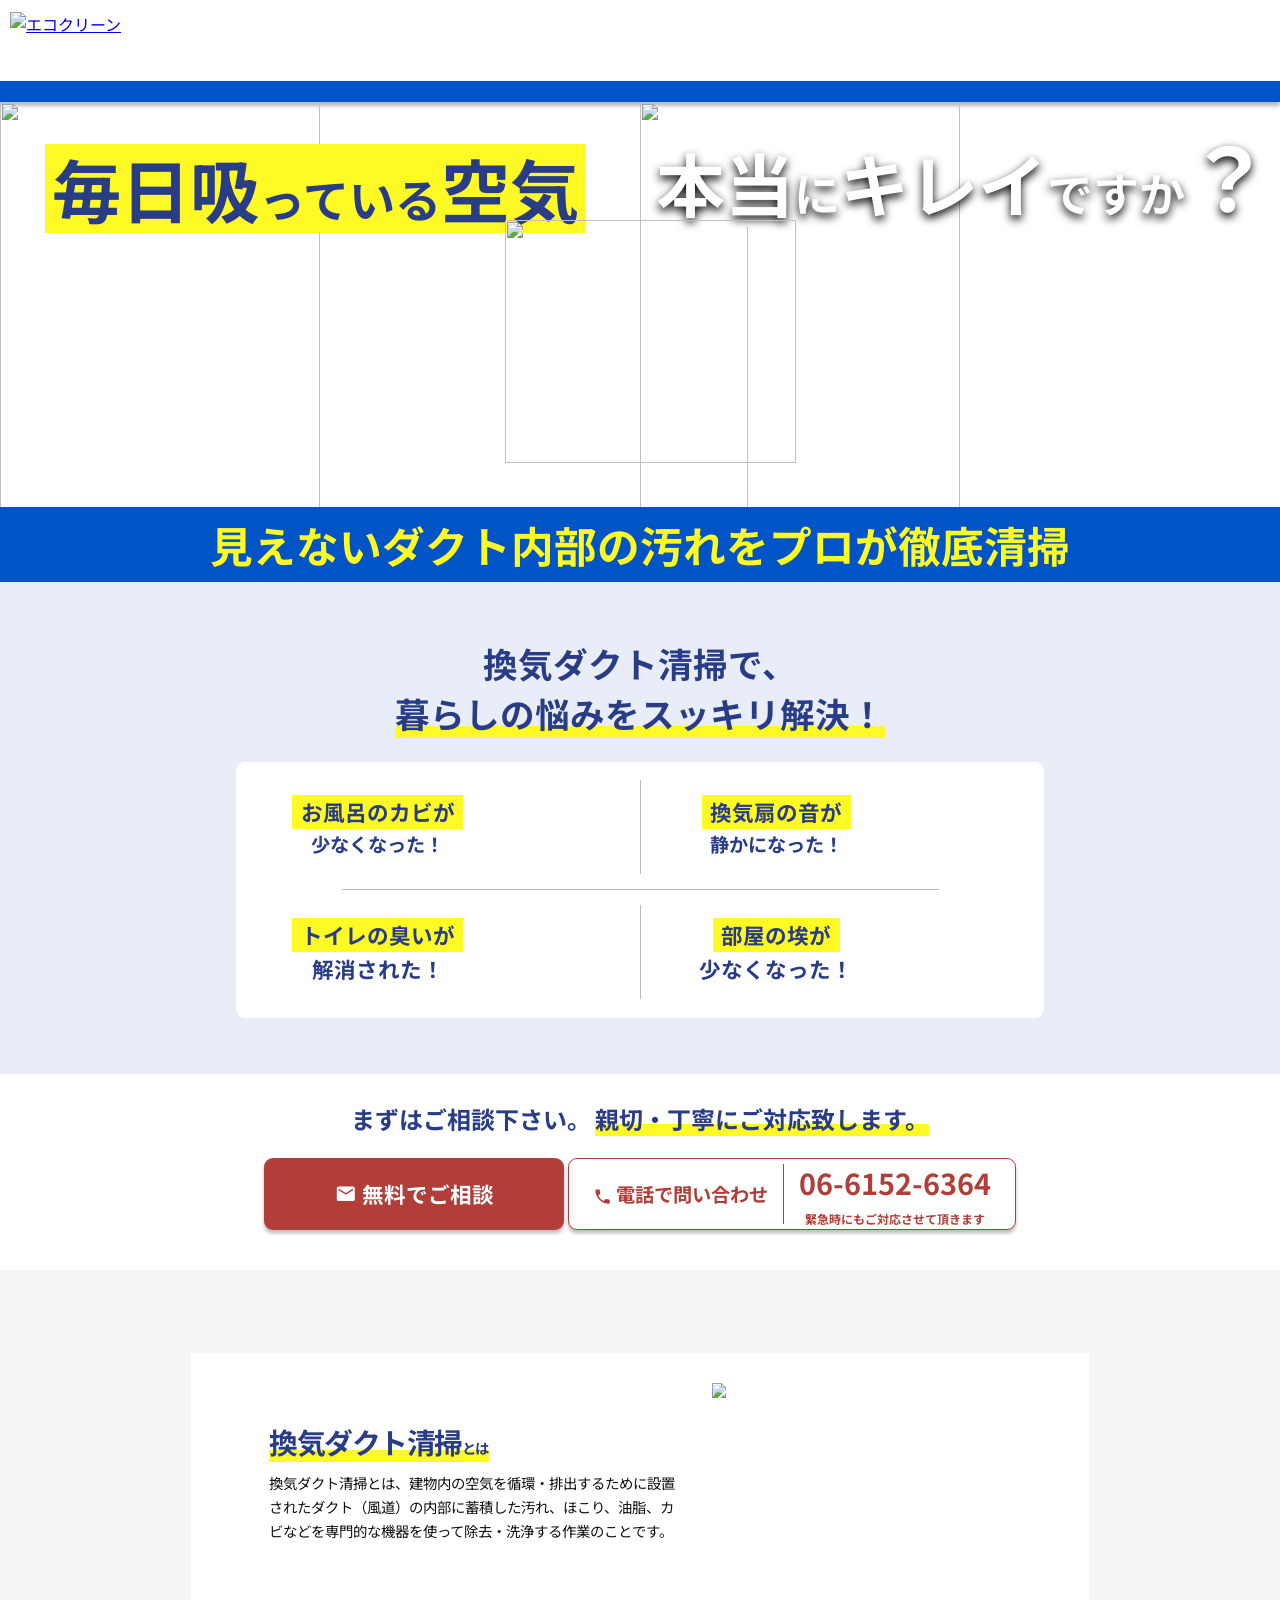
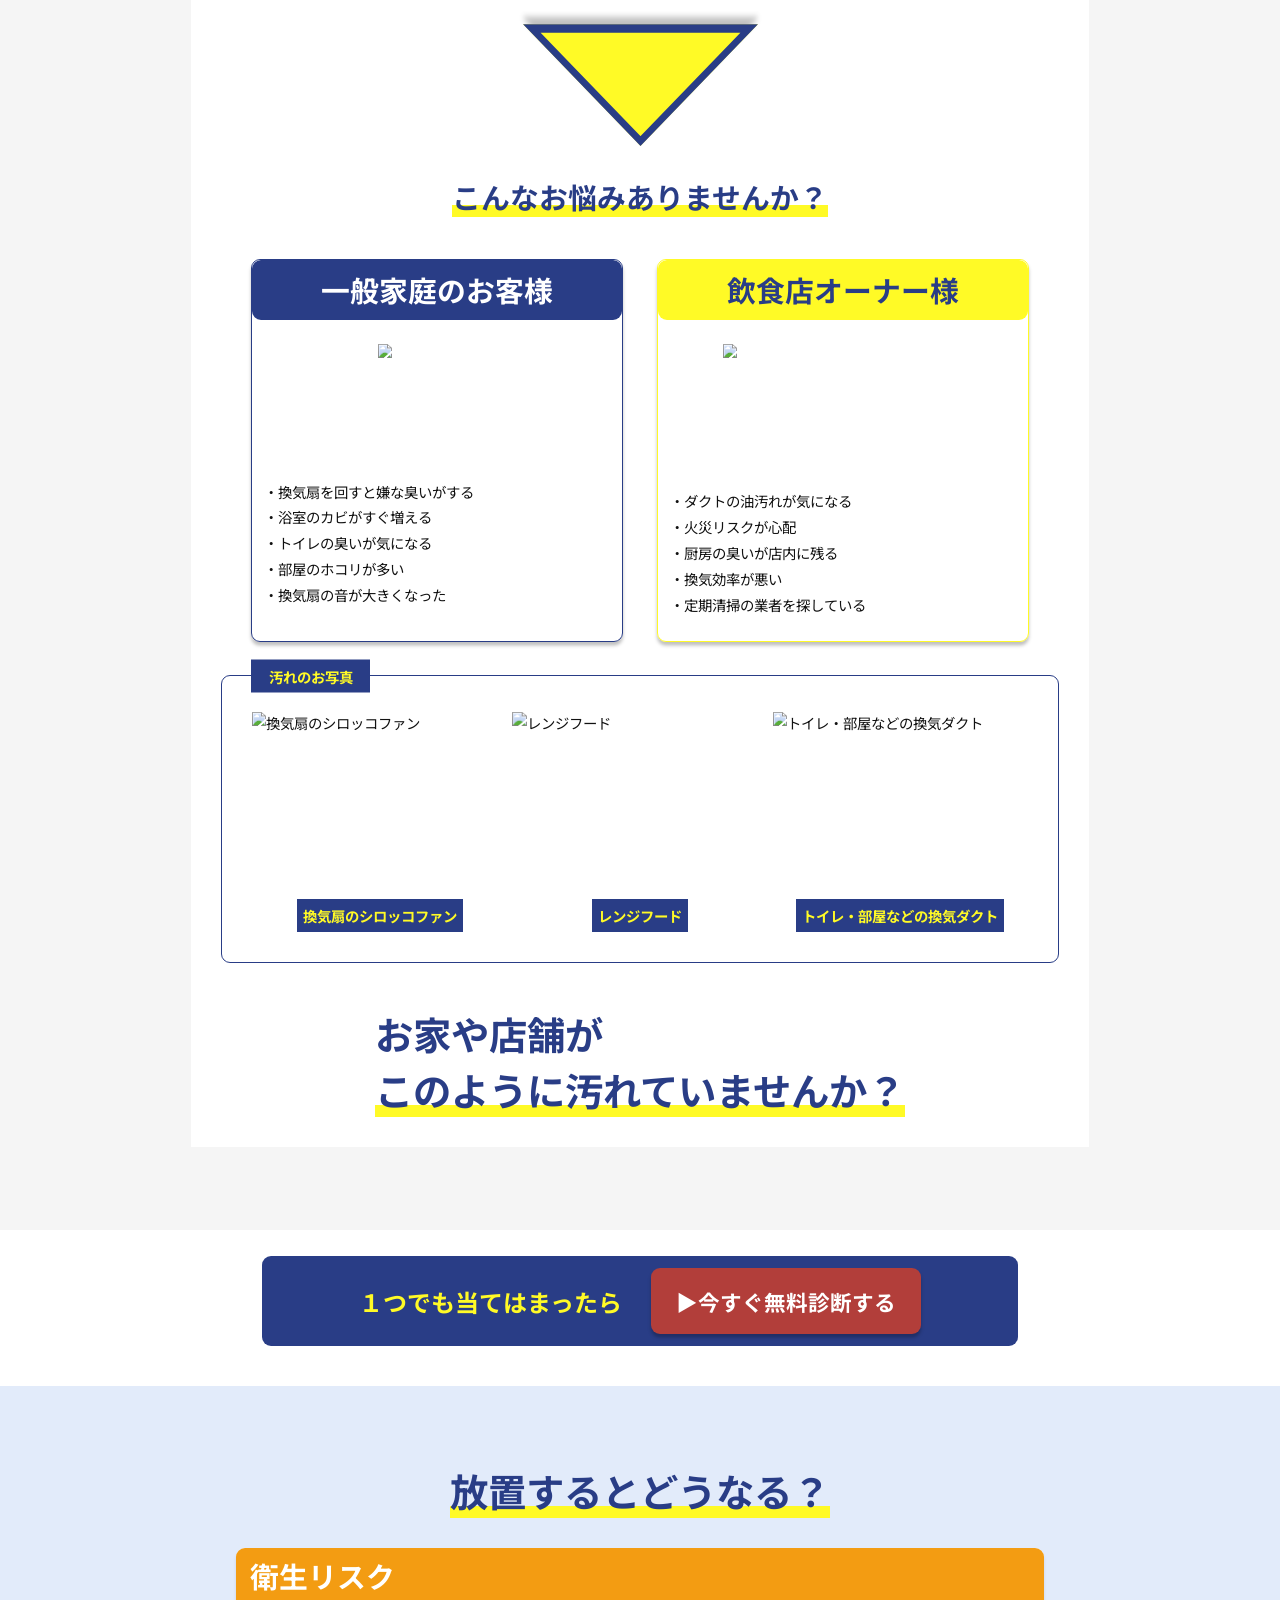
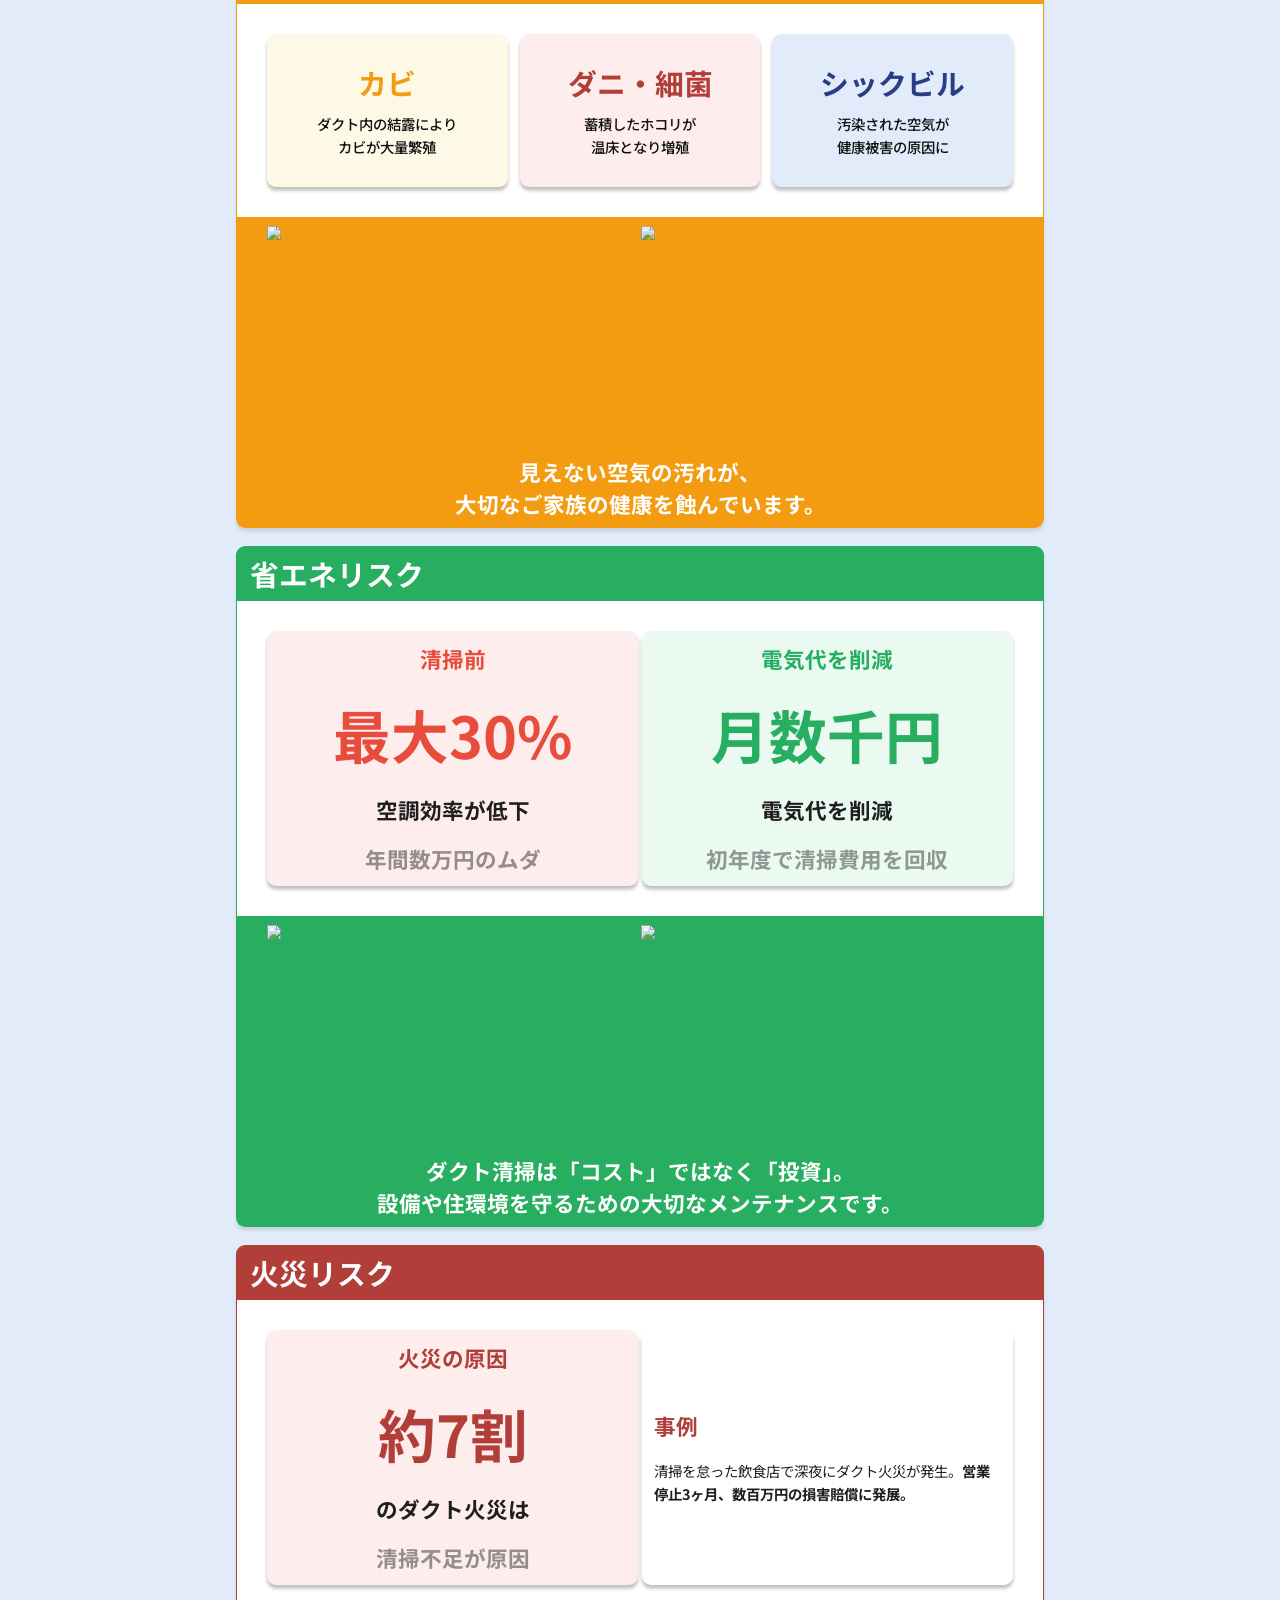
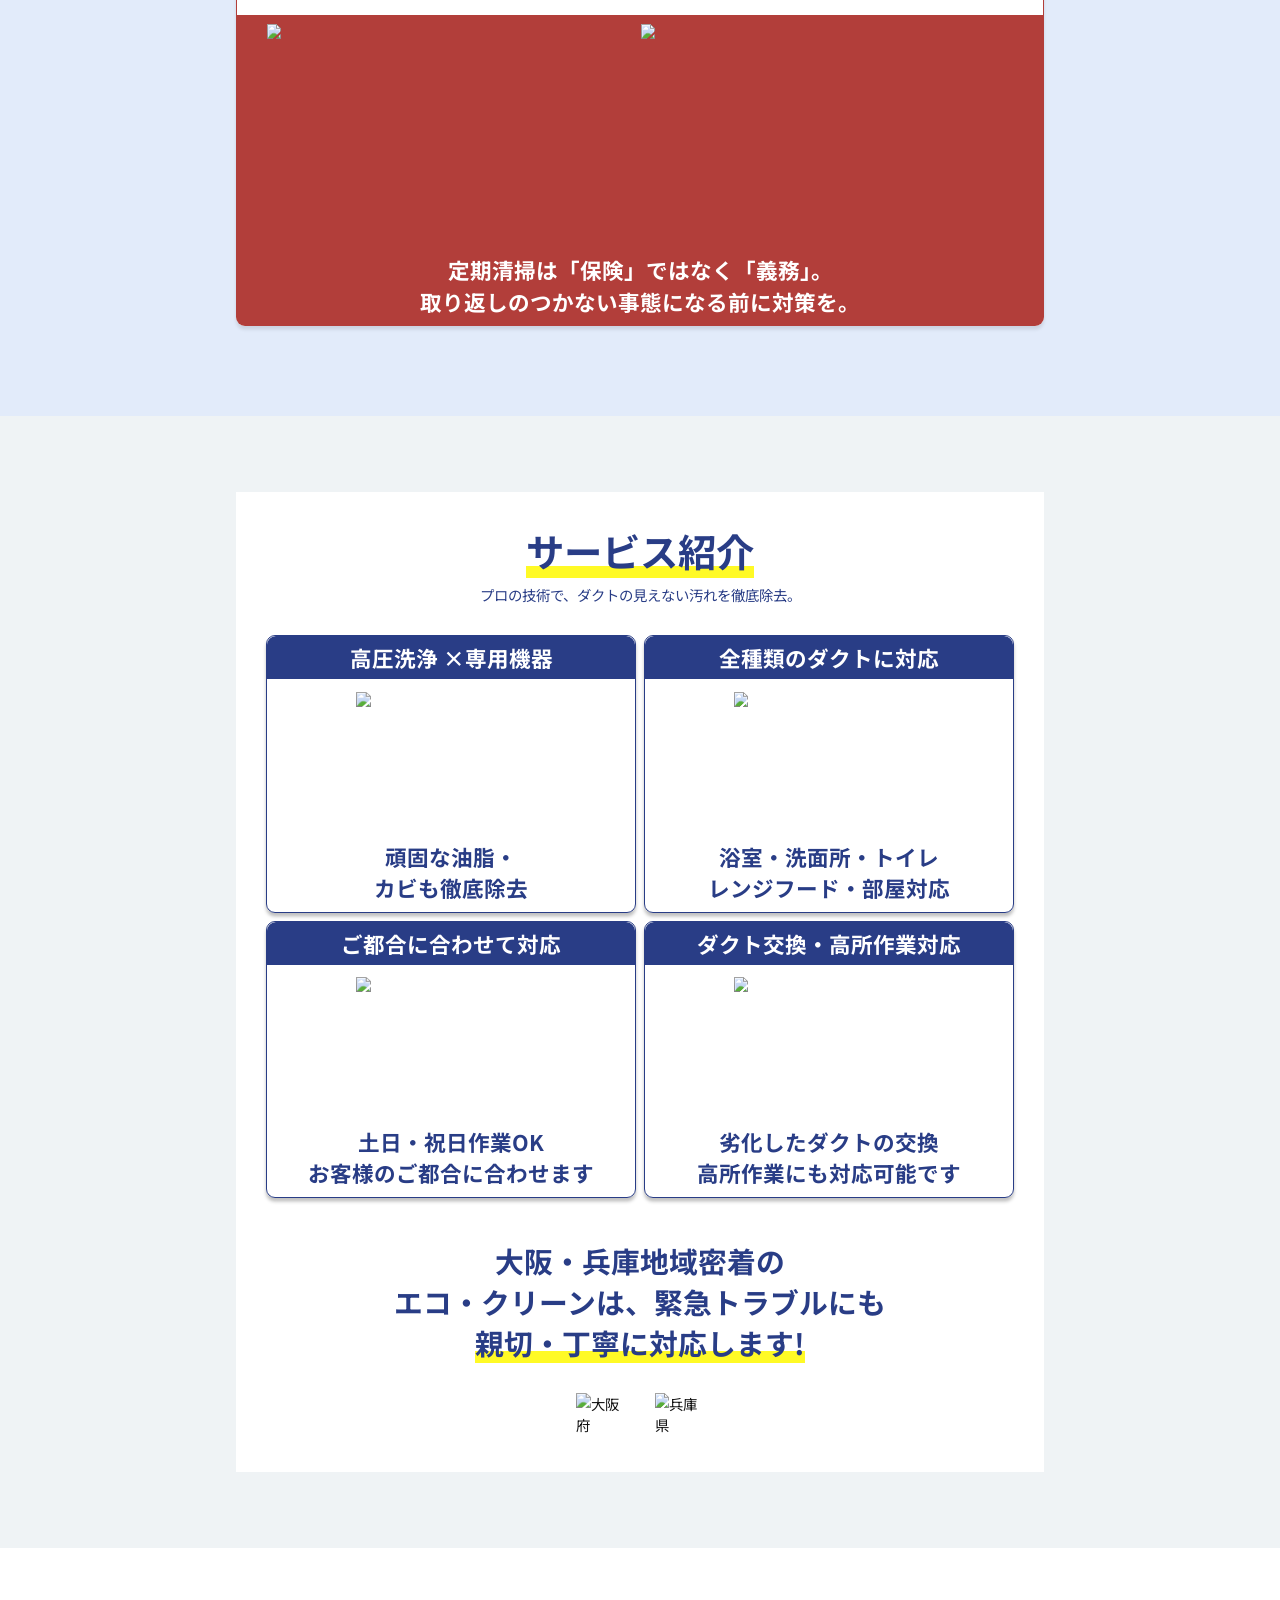
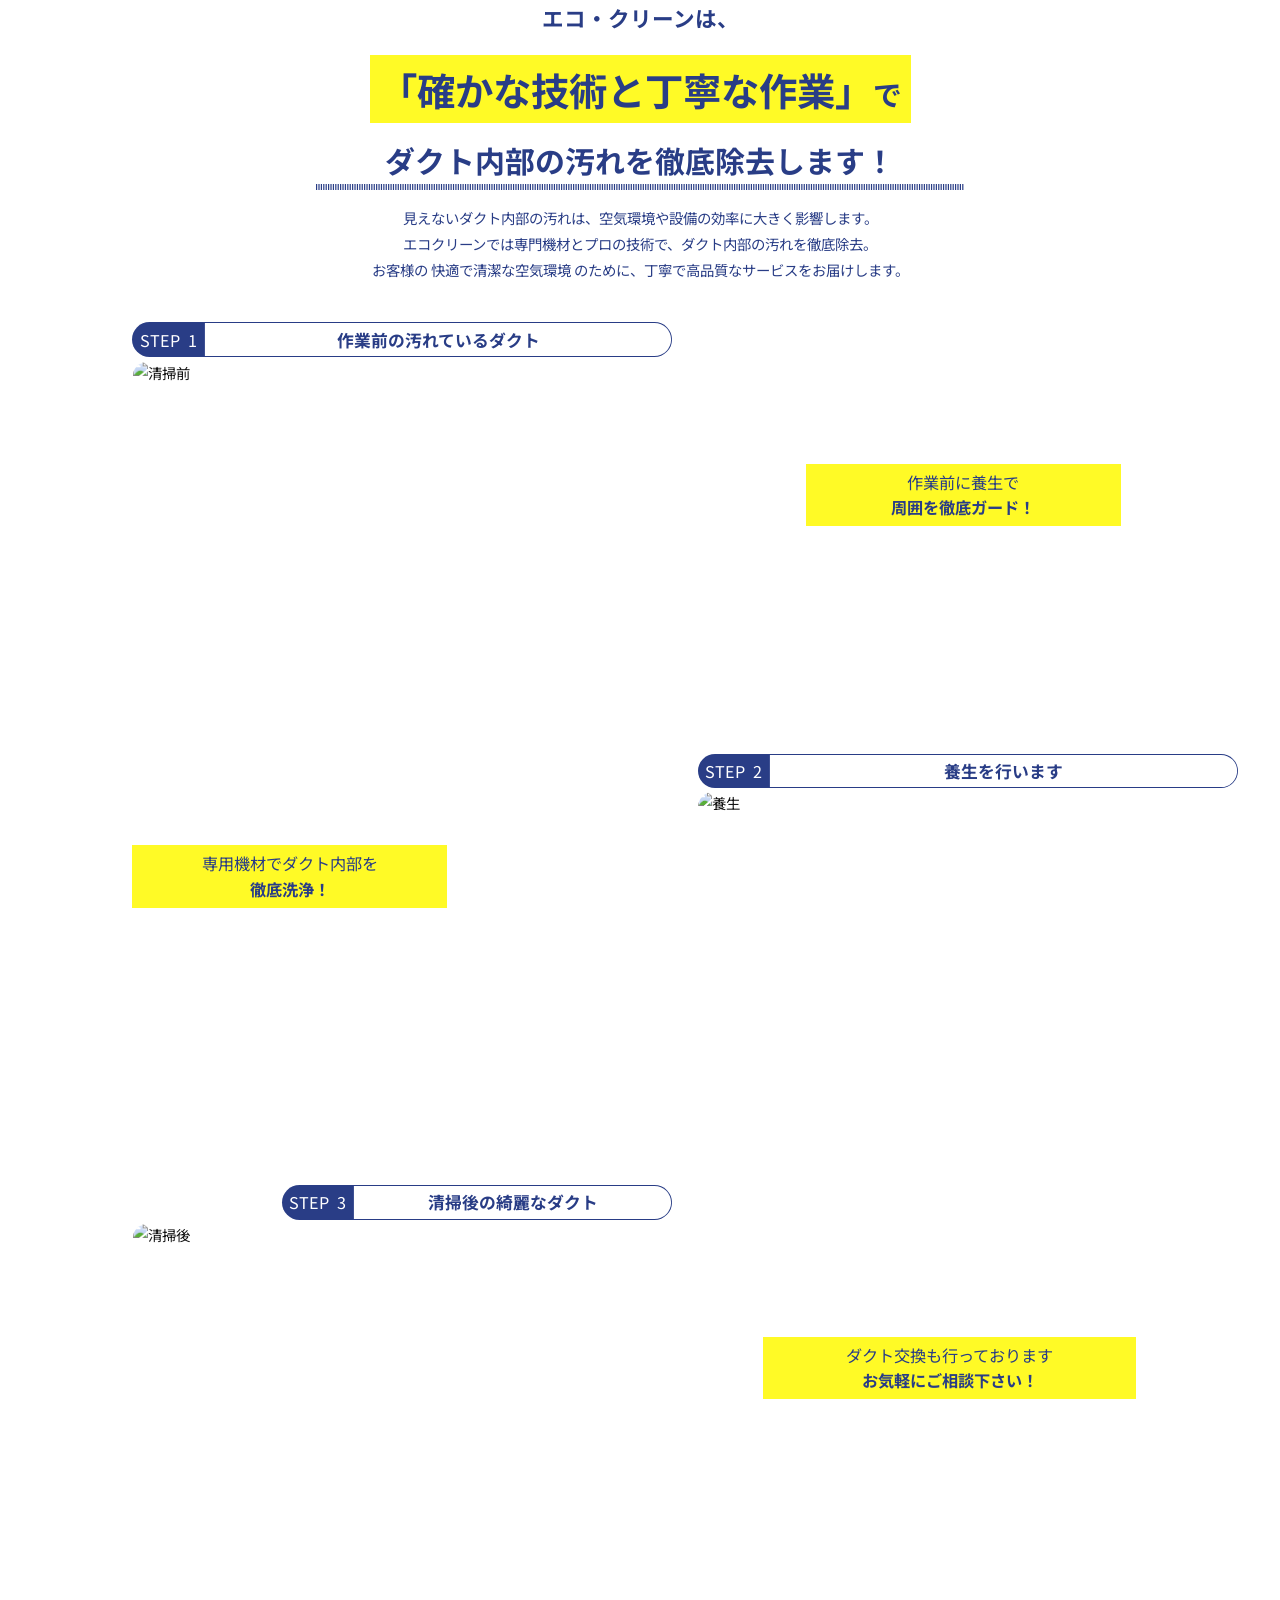
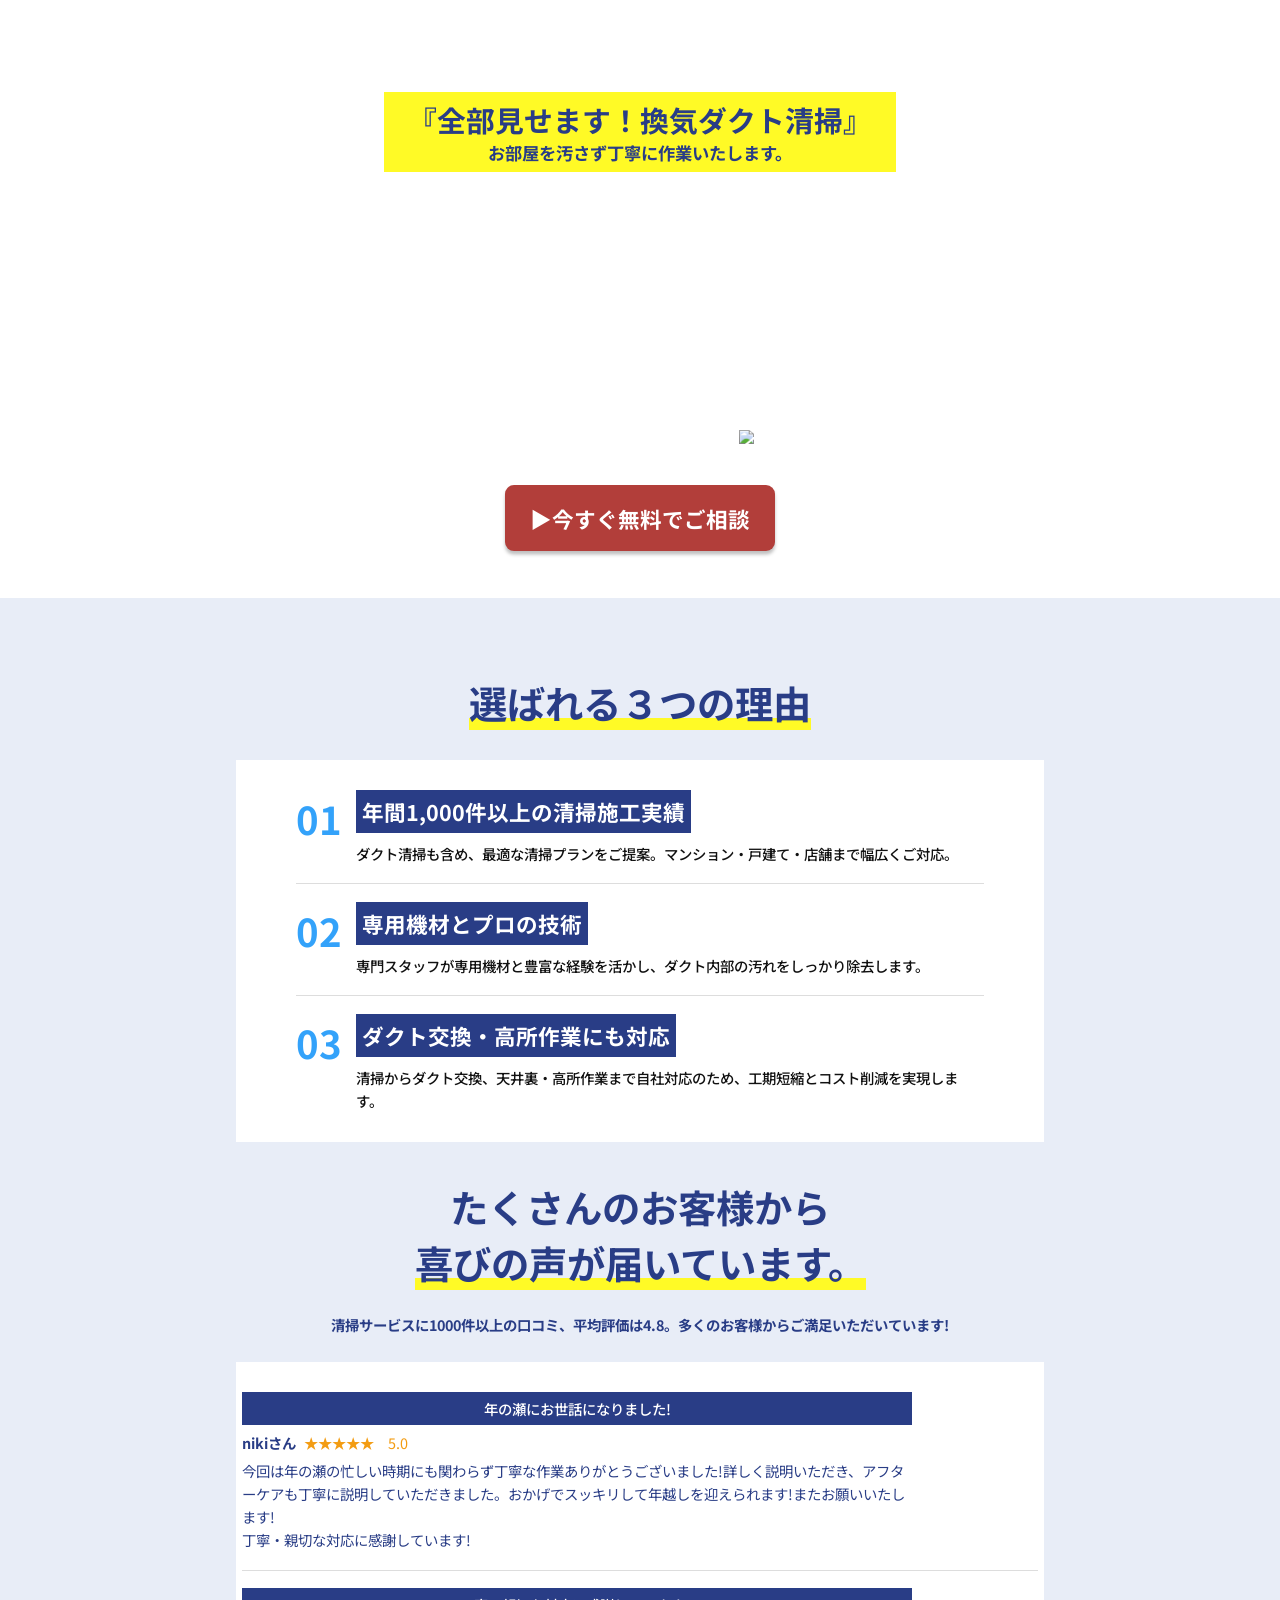
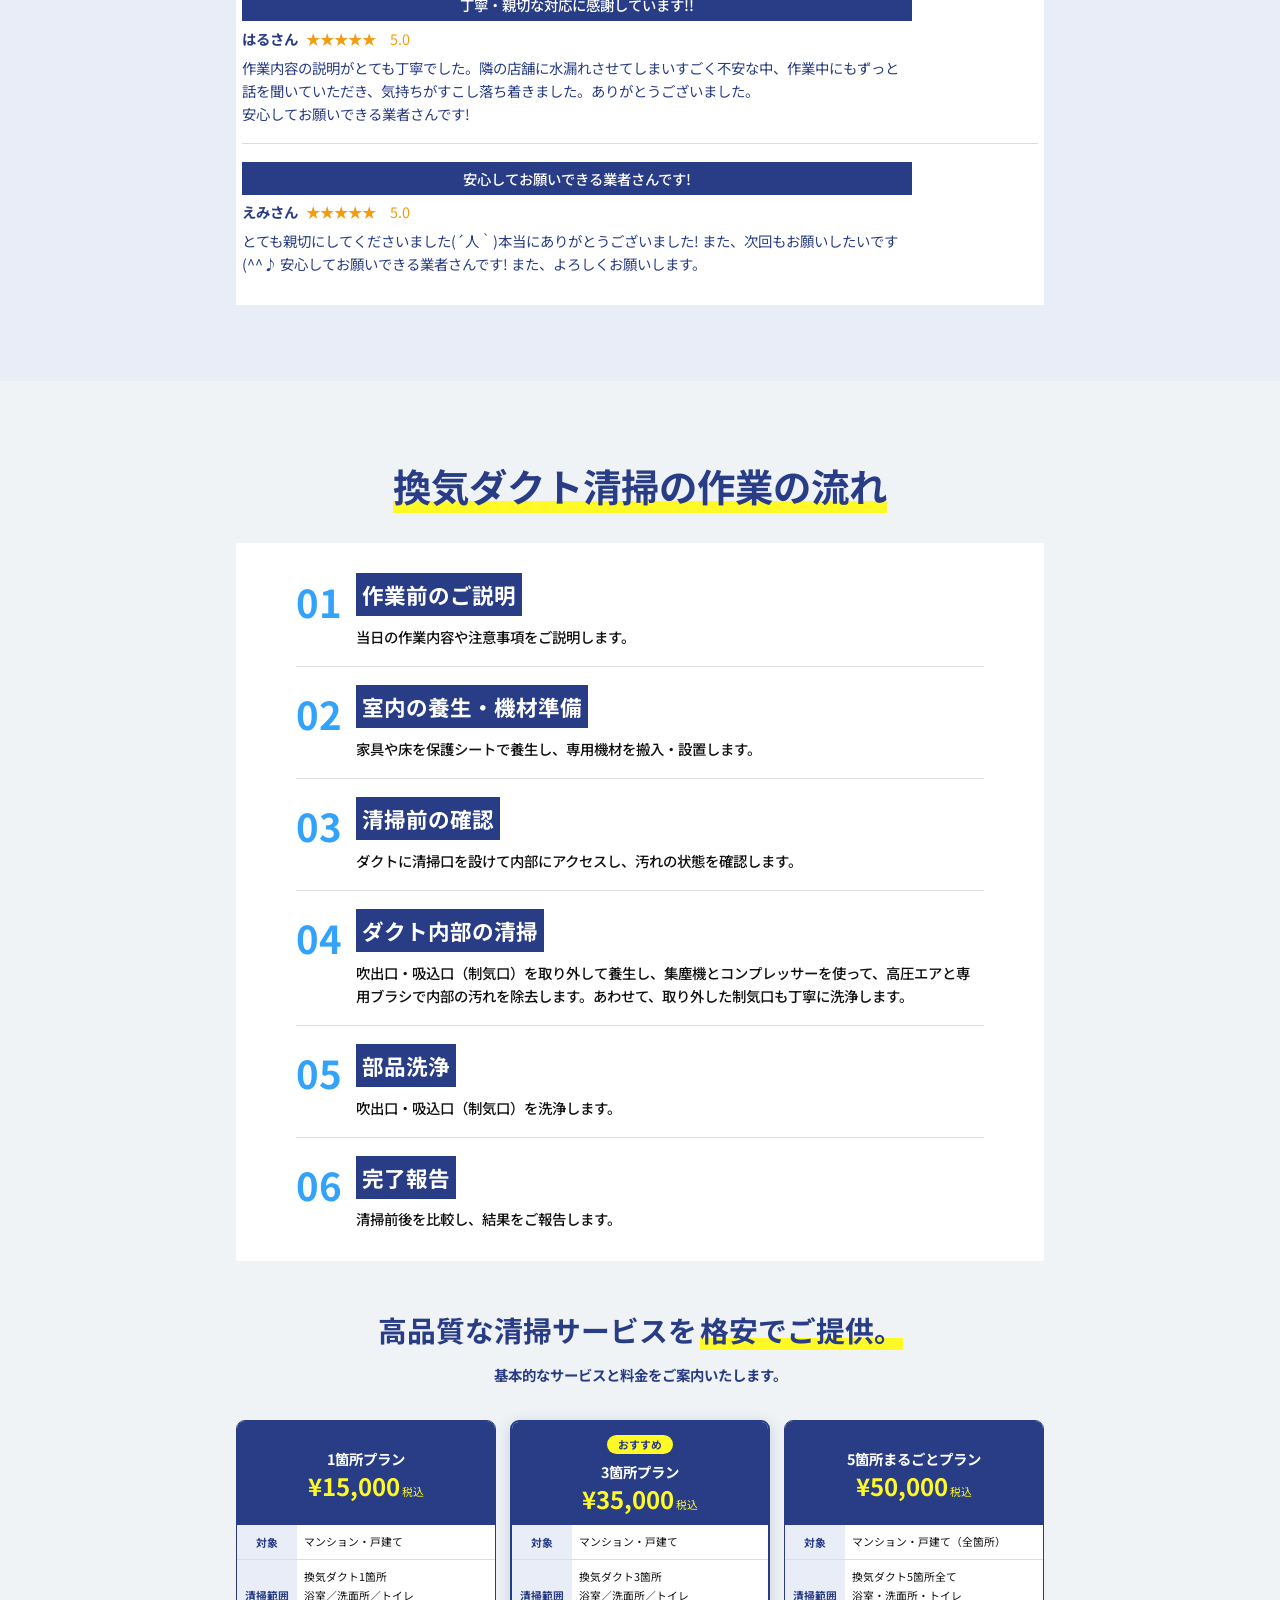
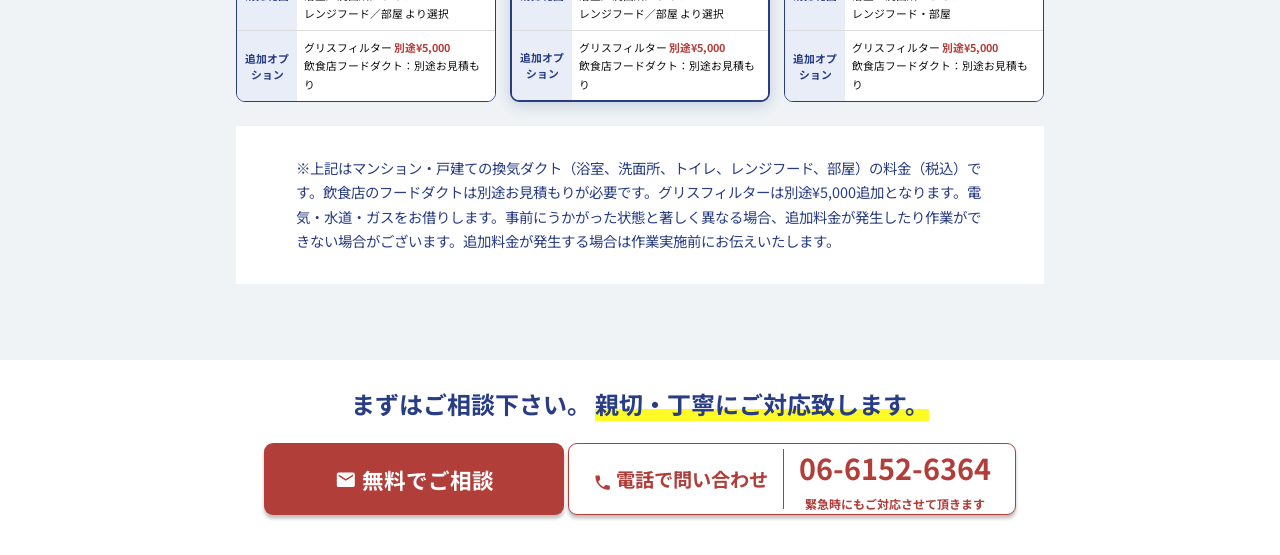
==== index.html @ 31a3ee53 "ファビコン設定を追加" ====
﻿<!DOCTYPE html>
<html lang="ja">
<head>
  <meta charset="UTF-8" />
  <meta name="viewport" content="width=device-width, initial-scale=1.0" />
  <title>エコ・クリーン｜換気ダクト清掃</title>
  <link rel="preconnect" href="https://fonts.googleapis.com" />
  <link rel="preconnect" href="https://fonts.gstatic.com" crossorigin />
  <link href="https://fonts.googleapis.com/css2?family=Noto+Sans+JP:wght@400;700&display=swap" rel="stylesheet" />
  <link rel="preload" as="image" href="images/hero-photo-left.webp" />
  <link rel="preload" as="image" href="images/hero-photo-right.webp" />
  <link rel="preload" as="image" href="images/hero-duct.webp" />
  <link rel="stylesheet" href="css/kanki_dakuto_lp.css" />
  <link rel="icon" href="https://eco-clean-osaka.com/wp-content/uploads/2023/12/favicon.png" />
</head>
<body>

  <!-- ===== HEADER ===== -->
  <header class="header">
    <div class="header-logo-row">
      <a href="https://eco-clean-osaka.com/"><img class="logo" src="images/logo.webp" alt="エコクリーン" /></a>
    </div>
    <div class="header-blue-bar"></div>
  </header>

  <!-- ===== 1. HERO ===== -->
  <section class="hero">
    <div class="hero-photo-row">
      <img class="hero-photo" src="images/hero-photo-left.webp" alt="" />
      <img class="hero-photo" src="images/hero-photo-right.webp" alt="" />
    </div>
    <div class="hero-overlay">
      <!-- 左上：毎日吸っている空気 -->
      <div class="hero-air-tag">
        <span class="hero-air-big">毎日吸</span><span class="hero-air-mid">っている</span><span class="hero-air-big">空気</span>
      </div>
      <!-- 右側：本当にキレイですか？ -->
      <div class="hero-question">
        <span class="hq-big">本当</span><span class="hq-mid">に</span><span class="hq-big">キレイ</span><span class="hq-mid">ですか</span><span class="hq-xl">？</span>
      </div>
      <!-- 中央の写真 -->
      <div class="hero-machine-photo">
        <img src="images/hero-machine.webp" alt="" />
      </div>
      <!-- 右の大きい写真 -->
      <div class="hero-duct-photo">
        <img src="images/hero-duct.webp" alt="" />
      </div>
      <!-- 清掃前/清掃後 吹き出しラベル -->
      <div class="hero-label hero-label-before">清掃前ダクト</div>
      <div class="hero-label hero-label-after">清掃後ダクト</div>
      <!-- 下部バナー -->
      <div class="hero-bottom-banner">
        見えないダクト内部の汚れを<br class="sp-only-br">プロが徹底清掃
      </div>
    </div>
  </section>

  <div class="main-content">
  <!-- ===== 2. 換気ダクト清掃で解決 ===== -->
  <section class="sec-benefits">
    <div class="inner-1349">
      <div class="sec-title-wrap" style="text-align:center;">
        <div class="hl-wrap">
          <div class="hl"></div>
          <p class="sec-title navy fw700 lh-n" style="font-size:clamp(20px,3vw,58px);">換気ダクト清掃で、<br>暮らしの悩みをスッキリ解決！</p>
        </div>
      </div>
      <div class="benefits-white-card">
        <div class="benefits-row">
          <div class="benefit-item">
            <div class="benefit-text-wrap">
              <div class="benefit-hl"></div>
              <div class="benefit-text navy fw700">
                <p>お風呂のカビが</p>
                <p style="font-size:clamp(16px,1.667vw,32px)">少なくなった！</p>
              </div>
            </div>
            <div class="benefit-icon"><img loading="lazy" src="images/benefit-icon-1.webp" alt="" /></div>
          </div>
          <div class="benefit-divider-v"></div>
          <div class="benefit-item">
            <div class="benefit-text-wrap">
              <div class="benefit-hl"></div>
              <div class="benefit-text navy fw700">
                <p>換気扇の音が</p>
                <p style="font-size:clamp(16px,1.667vw,32px)">静かになった！</p>
              </div>
            </div>
            <div class="benefit-icon"><img loading="lazy" src="images/benefit-icon-2.webp" alt="" /></div>
          </div>
        </div>
        <div class="benefit-divider-h"></div>
        <div class="benefits-row">
          <div class="benefit-item">
            <div class="benefit-text-wrap">
              <div class="benefit-hl"></div>
              <div class="benefit-text navy fw700">
                <p>トイレの臭いが</p>
                <p>解消された！</p>
              </div>
            </div>
            <div class="benefit-icon"><img loading="lazy" src="images/benefit-icon-3.webp" alt="" /></div>
          </div>
          <div class="benefit-divider-v"></div>
          <div class="benefit-item">
            <div class="benefit-text-wrap">
              <div class="benefit-hl"></div>
              <div class="benefit-text navy fw700">
                <p>部屋の埃が</p>
                <p>少なくなった！</p>
              </div>
            </div>
            <div class="benefit-icon"><img loading="lazy" src="images/benefit-icon-4.webp" alt="" /></div>
          </div>
        </div>
      </div>
    </div>
  </section>

  <!-- ===== 3. CTA ===== -->
  <section class="sec-cta bg-white">
    <div class="cta-wrap">
      <div style="text-align:center">
        <p class="navy fw700 lh-n" style="font-size:clamp(20px,2.083vw,40px); text-align:center;">まずはご相談下さい。</p>
        <div class="hl-wrap" style="text-align:center">
          <div class="hl"></div>
          <p class="navy fw700 lh-n" style="font-size:clamp(20px,2.083vw,40px); text-align:center;">親切・丁寧にご対応致します。</p>
        </div>
      </div>
      <div class="cta-buttons">
        <a href="https://eco-clean-osaka.com/contact/" class="btn-consult"><svg xmlns="http://www.w3.org/2000/svg" viewBox="0 0 24 24" fill="currentColor" style="width:1em;height:1em;vertical-align:middle;margin-right:6px;"><path d="M20 4H4c-1.1 0-2 .9-2 2v12c0 1.1.9 2 2 2h16c1.1 0 2-.9 2-2V6c0-1.1-.9-2-2-2zm0 4l-8 5-8-5V6l8 5 8-5v2z"/></svg>無料でご相談</a>
        <a href="tel:0661526364" class="btn-tel">
          <span class="btn-tel-label"><svg xmlns="http://www.w3.org/2000/svg" viewBox="0 0 24 24" fill="currentColor" style="width:1em;height:1em;vertical-align:middle;margin-right:4px;"><path d="M6.62 10.79c1.44 2.83 3.76 5.14 6.59 6.59l2.2-2.2c.27-.27.67-.36 1.02-.24 1.12.37 2.33.57 3.57.57.55 0 1 .45 1 1V20c0 .55-.45 1-1 1-9.39 0-17-7.61-17-17 0-.55.45-1 1-1h3.5c.55 0 1 .45 1 1 0 1.25.2 2.45.57 3.57.11.35.03.74-.25 1.02l-2.2 2.2z"/></svg>電話で問い合わせ</span>
          <div class="btn-tel-divider"></div>
          <div class="btn-tel-num-wrap">
            <p class="btn-tel-num">06-6152-6364</p>
            <p class="btn-tel-sub">緊急時にもご対応させて頂きます</p>
          </div>
        </a>
      </div>
    </div>
  </section>

  <!-- ===== 4. お悩みエリア ===== -->
  <section class="sec-worries">
    <div class="inner-1450">
      <div class="worries-white-card">

        <!-- 換気ダクト清掃とは -->
        <div class="what-is-row">
          <div class="what-is-text">
            <div class="hl-wrap">
              <div class="hl"></div>
              <p class="navy fw700 lh-n" style="font-size:0;">
                <span style="font-size:clamp(24px,2.5vw,48px); letter-spacing:-0.05em">換気ダクト清掃</span><span style="font-size:clamp(12px,1.25vw,24px); letter-spacing:-0.05em">とは</span>
              </p>
            </div>
            <p class="what-is-desc">換気ダクト清掃とは、建物内の空気を循環・排出するために設置されたダクト（風道）の内部に蓄積した汚れ、ほこり、油脂、カビなどを専門的な機器を使って除去・洗浄する作業のことです。</p>
          </div>
          <div class="what-is-img">
            <img loading="lazy" src="images/what-is-duct.webp" alt="" />
          </div>
        </div>

        <!-- 下矢印 -->
        <div class="arrow-down-wrap">
          <img loading="lazy" src="images/arrow-down.svg" alt="" style="transform:scaleY(-1); width:270px;" />
        </div>

        <!-- こんなお悩みありませんか -->
        <div class="hl-wrap" style="margin-bottom:clamp(20px,2.083vw,40px);">
          <div class="hl"></div>
          <p class="navy fw700 lh-n" style="font-size:clamp(24px,2.5vw,48px);">こんなお悩みありませんか？</p>
        </div>

        <!-- 一般・飲食店 -->
        <div class="customer-row">
          <div class="customer-card" style="border-color:#293d86;">
            <div class="customer-card-hd" style="background:#293d86;">
              <p class="white fw700 lh-n" style="font-size:clamp(24px,2.5vw,48px); white-space:nowrap;">一般家庭のお客様</p>
            </div>
            <div class="customer-icon"><img loading="lazy" src="images/customer-home.webp" alt="" /></div>
            <ul class="customer-list">
              <li>・換気扇を回すと嫌な臭いがする</li>
              <li>・浴室のカビがすぐ増える</li>
              <li>・トイレの臭いが気になる</li>
              <li>・部屋のホコリが多い</li>
              <li>・換気扇の音が大きくなった</li>
            </ul>
          </div>
          <div class="customer-card" style="border-color:#fffa26;">
            <div class="customer-card-hd" style="background:#fffa26;">
              <p class="navy fw700 lh-n" style="font-size:clamp(24px,2.5vw,48px); white-space:nowrap;">飲食店オーナー様</p>
            </div>
            <div class="customer-icon" style="width:clamp(180px,21.094vw,405px);height:clamp(90px,10.547vw,202px);"><img loading="lazy" src="images/customer-restaurant.webp" alt="" /></div>
            <ul class="customer-list">
              <li>・ダクトの油汚れが気になる</li>
              <li>・火災リスクが心配</li>
              <li>・厨房の臭いが店内に残る</li>
              <li>・換気効率が悪い</li>
              <li>・定期清掃の業者を探している</li>
            </ul>
          </div>
        </div>

        <!-- 汚れ写真 -->
        <div class="dirt-photos-box">
          <div class="dirt-label-tag">汚れのお写真</div>
          <div class="dirt-photos-row">
            <div class="dirt-photo-col">
              <img loading="lazy" src="images/dirt-silicone-fan.webp" alt="換気扇のシロッコファン" />
              <div class="dirt-caption-tag">換気扇のシロッコファン</div>
            </div>
            <div class="dirt-photo-col">
              <img loading="lazy" src="images/dirt-range-hood.webp" alt="レンジフード" />
              <div class="dirt-caption-tag">レンジフード</div>
            </div>
            <div class="dirt-photo-col">
              <img loading="lazy" src="images/dirt-toilet-room.webp" alt="トイレ・部屋などの換気ダクト" />
              <div class="dirt-caption-tag">トイレ・部屋などの換気ダクト</div>
            </div>
          </div>
        </div>

        <!-- お家や店舗が... -->
        <div style="margin-top:clamp(20px,2.083vw,40px);">
          <p class="navy fw700 lh-n" style="font-size:clamp(20px,3.333vw,64px);">お家や店舗が</p>
          <div class="hl-wrap">
            <div class="hl"></div>
            <p class="navy fw700 lh-n" style="font-size:clamp(20px,3.333vw,64px);">このように汚れていませんか？</p>
          </div>
        </div>

      </div>
    </div>
  </section>

  <!-- ===== 5. CTA2 ===== -->
  <section class="sec-cta2">
    <div class="cta2-navy-box">
      <p class="yellow fw700 lh-n" style="font-size:clamp(18px,2.083vw,40px); white-space:nowrap;">１つでも当てはまったら︎</p>
      <a href="https://eco-clean-osaka.com/contact/" class="btn-diagnosis">▶︎今すぐ無料診断する</a>
    </div>
  </section>

  <!-- ===== 6. 放置するとどうなる ===== -->
  <section class="sec-risks">
    <div class="inner-1356">
      <div style="text-align:center; margin-bottom:clamp(20px,2.604vw,50px);">
        <div class="hl-wrap">
          <div class="hl"></div>
          <p class="navy fw700 lh-n" style="font-size:clamp(24px,3.333vw,64px);">放置するとどうなる？</p>
        </div>
      </div>

      <!-- 衛生リスク -->
      <div class="risk-block">
        <div class="risk-hd" style="background:#f39c12;"><p class="white fw700" style="font-size:clamp(20px,2.5vw,48px);">衛生リスク</p></div>
        <div class="risk-body" style="border-color:#f39c12;">
          <div class="risk-3cards">
            <div class="risk-card" style="background:#fef9e7;">
              <p class="risk-card-title fw700" style="color:#f39c12;">カビ</p>
              <p class="risk-card-desc fw500">ダクト内の結露により<br>カビが大量繁殖</p>
            </div>
            <div class="risk-card" style="background:#fdedec;">
              <p class="risk-card-title fw700" style="color:#b23e3a;">ダニ・細菌</p>
              <p class="risk-card-desc fw500">蓄積したホコリが<br>温床となり増殖</p>
            </div>
            <div class="risk-card" style="background:#e2ebfa;">
              <p class="risk-card-title fw700" style="color:#293d86;">シックビル</p>
              <p class="risk-card-desc fw500">汚染された空気が<br>健康被害の原因に</p>
            </div>
          </div>
        </div>
        <div class="risk-image-block" style="background:#f39c12;">
          <div class="risk-img-pair">
            <img loading="lazy" src="images/risk-health-1.webp" alt="" />
            <img loading="lazy" src="images/risk-health-2.webp" alt="" />
          </div>
          <p class="risk-img-caption fw700 white">見えない空気の汚れが、<br>大切なご家族の健康を蝕んでいます。</p>
        </div>
      </div>

      <!-- 省エネリスク -->
      <div class="risk-block" style="margin-top:20px;">
        <div class="risk-hd" style="background:#27ae60;"><p class="white fw700" style="font-size:clamp(20px,2.5vw,48px);">省エネリスク</p></div>
        <div class="risk-body" style="border-color:#27ae60;">
          <div class="risk-compare-row">
            <div class="risk-compare-card" style="background:#fdedec;">
              <p class="fw700 lh-n" style="font-size:clamp(16px,1.875vw,36px); color:#e74c3c;">清掃前</p>
              <p class="fw700 lh-n" style="font-size:clamp(36px,5vw,96px); color:#e74c3c;">最大30%</p>
              <p class="fw700 lh-n" style="font-size:clamp(16px,1.875vw,36px); color:#1f1f1f;">空調効率が低下</p>
              <p class="fw700 lh-n" style="font-size:clamp(16px,1.875vw,36px); color:rgba(31,31,31,0.47);">年間数万円のムダ</p>
            </div>
            <div class="risk-compare-card" style="background:#eafaf1;">
              <p class="fw700 lh-n" style="font-size:clamp(16px,1.875vw,36px); color:#27ae60;">電気代を削減</p>
              <p class="fw700 lh-n" style="font-size:clamp(36px,5vw,96px); color:#27ae60;">月数千円</p>
              <p class="fw700 lh-n" style="font-size:clamp(16px,1.875vw,36px); color:#1f1f1f;">電気代を削減</p>
              <p class="fw700 lh-n" style="font-size:clamp(16px,1.875vw,36px); color:rgba(31,31,31,0.45);">初年度で清掃費用を回収</p>
            </div>
          </div>
        </div>
        <div class="risk-image-block" style="background:#27ae60;">
          <div class="risk-img-pair">
            <img loading="lazy" src="images/risk-cost-1.webp" alt="" />
            <img loading="lazy" src="images/risk-cost-2.webp" alt="" />
          </div>
          <p class="risk-img-caption fw700 white">ダクト清掃は「コスト」ではなく「投資」。<br>設備や住環境を守るための大切なメンテナンスです。</p>
        </div>
      </div>

      <!-- 火災リスク -->
      <div class="risk-block" style="margin-top:20px;">
        <div class="risk-hd" style="background:#b23e3a;"><p class="white fw700" style="font-size:clamp(20px,2.5vw,48px);">火災リスク</p></div>
        <div class="risk-body" style="border-color:#b23e3a;">
          <div class="risk-compare-row">
            <div class="risk-compare-card" style="background:#fdedec;">
              <p class="fw700 lh-n" style="font-size:clamp(16px,1.875vw,36px); color:#b23e3a;">火災の原因</p>
              <p class="fw700 lh-n" style="font-size:clamp(36px,5vw,96px); color:#b23e3a;">約7割</p>
              <p class="fw700 lh-n" style="font-size:clamp(16px,1.875vw,36px); color:#1f1f1f;">のダクト火災は</p>
              <p class="fw700 lh-n" style="font-size:clamp(16px,1.875vw,36px); color:rgba(31,31,31,0.47);">清掃不足が原因</p>
            </div>
            <div class="risk-compare-card" style="background:#fff; align-items:flex-start; text-align:left;">
              <p class="fw700 lh-n" style="font-size:clamp(16px,1.875vw,36px); color:#b23e3a;">事例</p>
              <p style="font-size:clamp(14px,1.25vw,24px); color:#1f1f1f;">清掃を怠った飲食店で深夜にダクト火災が発生。<span class="fw700">営業停止3ヶ月、数百万円の損害賠償に発展。</span></p>
            </div>
          </div>
        </div>
        <div class="risk-image-block" style="background:#b23e3a;">
          <div class="risk-img-pair">
            <img loading="lazy" src="images/risk-fire-1.webp" alt="" />
            <img loading="lazy" src="images/risk-fire-2.webp" alt="" />
          </div>
          <p class="risk-img-caption fw700 white">定期清掃は「保険」ではなく「義務」。<br>取り返しのつかない事態になる前に対策を。</p>
        </div>
      </div>
    </div>
  </section>

  <!-- ===== 7. サービス紹介 ===== -->
  <section class="sec-services">
    <div class="inner-1450">
      <div class="services-white-card">
        <!-- タイトル -->
        <div class="service-title-row" style="justify-content:center;">
          <div class="hl-wrap">
            <div class="hl"></div>
            <p class="navy fw700 lh-n" style="font-size:clamp(24px,3.333vw,64px);">サービス紹介</p>
          </div>
          <p class="navy lh-n" style="font-size:clamp(14px,1.25vw,24px); white-space:nowrap;">プロの技術で、ダクトの見えない汚れを徹底除去。</p>
        </div>
        <!-- 4カード -->
        <div class="service-cards-grid">
          <div class="service-card">
            <div class="service-card-hd bg-navy"><p class="white fw700 lh-n" style="font-size:clamp(16px,1.875vw,36px);">高圧洗浄 ×<br class="sp-br">専用機器</p></div>
            <div class="service-card-img"><img loading="lazy" src="images/service-high-pressure.webp" alt="" /></div>
            <p class="navy fw700 lh-n text-center" style="font-size:clamp(16px,1.875vw,36px);">頑固な油脂・<br>カビも徹底除去</p>
          </div>
          <div class="service-card">
            <div class="service-card-hd bg-navy"><p class="white fw700 lh-n" style="font-size:clamp(16px,1.875vw,36px);">全種類の<br class="sp-br">ダクトに対応</p></div>
            <div class="service-card-img"><img loading="lazy" src="images/service-all-types.webp" alt="" /></div>
            <p class="navy fw700 lh-n text-center" style="font-size:clamp(16px,1.875vw,36px);">浴室・洗面所・トイレ<br>レンジフード・部屋対応</p>
          </div>
          <div class="service-card">
            <div class="service-card-hd bg-navy"><p class="white fw700 lh-n" style="font-size:clamp(16px,1.875vw,36px);">ご都合に<br class="sp-br">合わせて対応</p></div>
            <div class="service-card-img"><img loading="lazy" src="images/service-schedule.webp" alt="" /></div>
            <p class="navy fw700 lh-n text-center" style="font-size:clamp(16px,1.875vw,36px);">土日・祝日作業OK<br>お客様のご都合に合わせます</p>
          </div>
          <div class="service-card">
            <div class="service-card-hd bg-navy"><p class="white fw700 lh-n" style="font-size:clamp(16px,1.875vw,36px);">ダクト交換・<br class="sp-br">高所作業対応</p></div>
            <div class="service-card-img"><img loading="lazy" src="images/service-replacement.webp" alt="" /></div>
            <p class="navy fw700 lh-n text-center" style="font-size:clamp(16px,1.875vw,36px);">劣化したダクトの交換<br>高所作業にも対応可能です</p>
          </div>
        </div>
        <!-- 地域 -->
        <div class="region-title-wrap">
          <div style="text-align:center;">
            <p class="navy fw700 lh-n text-center" style="font-size:clamp(15px,2.5vw,48px);">大阪・兵庫地域密着の<br>エコ・クリーンは、緊急トラブルにも</p>
            <div class="hl-wrap" style="text-align:center;">
              <div class="hl"></div>
              <p class="navy fw700 lh-n text-center" style="font-size:clamp(20px,2.5vw,48px);">親切・丁寧に対応します!</p>
            </div>
          </div>
        </div>
        <div class="region-maps-row">
          <img loading="lazy" src="images/map-osaka.webp" alt="大阪府" />
          <img loading="lazy" src="images/map-hyogo.webp" alt="兵庫県" />
        </div>
      </div>
    </div>
  </section>

  <!-- ===== 8. 確かな技術 ===== -->
  <section class="sec-tech bg-white">
    <div class="tech-heading-wrap">
      <p class="navy fw700 text-center" style="font-size:clamp(18px,1.875vw,36px); line-height:50px;">エコ・クリーンは、</p>
      <div class="tech-yellow-band">
        <p class="navy fw700 lh-n" style="font-size:0; white-space:nowrap; text-align:center;">
          <span style="font-size:clamp(24px,3.333vw,64px);">「確かな技術と丁寧な作業」</span><span style="font-size:clamp(18px,2.5vw,48px);">で</span>
        </p>
      </div>
      <div class="tech-subtitle-wrap">
        <p class="navy fw700 lh-n text-center" style="font-size:clamp(20px,2.6vw,50px); white-space:nowrap;">ダクト内部の汚れを徹底除去します！</p>
        <div class="tech-underline"><img loading="lazy" src="images/underline-deco.svg" alt="" /></div>
      </div>
      <p class="navy text-center" style="font-size:clamp(14px,1.25vw,24px); line-height:1.8;">
        見えないダクト内部の汚れは、空気環境や設備の効率に大きく影響します。<br>
        エコクリーンでは専門機材とプロの技術で、ダクト内部の汚れを徹底除去。<br>
        お客様の 快適で清潔な空気環境 のために、丁寧で高品質なサービスをお届けします。
      </p>
    </div>

    <!-- 清掃ダクトのSTEP (Figma準拠 Z字型レイアウト) -->
    <div class="duct-abs-grid">

      <!-- STEP 1 -->
      <div class="abs-step step1-m" style="left:7.53%;top:0%;width:45.18%;">
        <div class="step-pill">
          <span class="pill-l bg-navy white">STEP&nbsp;&nbsp;1</span>
          <span class="pill-r navy">作業前の汚れているダクト</span>
        </div>
        <img loading="lazy" class="step-photo step-border" src="images/step1-before.webp" alt="清掃前" />
      </div>

      <!-- 矢印 1→2 (右上方向) -->
      <div class="abs-arrow arrow12-m" style="left:50.65%;top:12.57%;width:24.61%;">
        <img loading="lazy" src="images/arrow-step.webp" alt="" style="transform:rotate(-5.39deg);width:100%;display:block;" />
      </div>

      <!-- ラベル1「作業前に養生で」 -->
      <div class="abs-label label1-m" style="left:63.86%;top:10.92%;width:26.36%;">
        <p class="navy">作業前に養生で</p>
        <p class="navy fw700">周囲を徹底ガード！</p>
      </div>

      <!-- STEP 2 -->
      <div class="abs-step step2-m" style="left:54.82%;top:33.33%;width:45.18%;">
        <div class="step-pill">
          <span class="pill-l bg-navy white">STEP&nbsp;&nbsp;2</span>
          <span class="pill-r navy">養生を行います</span>
        </div>
        <img loading="lazy" class="step-photo" src="images/step2-cleaning.webp" alt="養生" />
      </div>

      <!-- ラベル2「専用機材でダクト内部を」 -->
      <div class="abs-label label2-m" style="left:7.53%;top:40.43%;width:26.36%;">
        <p class="navy">専用機材でダクト内部を</p>
        <p class="navy fw700">徹底洗浄！</p>
      </div>

      <!-- 矢印 2→3 (左下方向) -->
      <div class="abs-arrow arrow23-m" style="left:23.34%;top:36.26%;width:33.66%;">
        <img loading="lazy" src="images/arrow-step.webp" alt="" style="transform:scaleX(-1);width:100%;display:block;" />
      </div>

      <!-- STEP 3 -->
      <div class="abs-step step3-m" style="left:7.53%;top:66.67%;width:45.18%;">
        <div class="step-pill" style="padding-left:27.67%;">
          <span class="pill-l bg-navy white">STEP&nbsp;&nbsp;3</span>
          <span class="pill-r navy">清掃後の綺麗なダクト</span>
        </div>
        <img loading="lazy" class="step-photo step-border" src="images/step3-after.webp" alt="清掃後" />
      </div>

      <!-- ラベル3「ダクト交換も行っております」 -->
      <div class="abs-label label3-m" style="left:60.32%;top:78.43%;width:31.17%;">
        <p class="navy">ダクト交換も行っております</p>
        <p class="navy fw700">お気軽にご相談下さい！</p>
      </div>

    </div>

    <!-- 換気ダクト清掃ムービー -->
    <div class="movie-section">
      <div class="movie-title-badge bg-yellow">
        <p class="navy fw700 lh-n" style="font-size:clamp(20px,2.5vw,48px); text-align:center; white-space:nowrap;">『全部見せます！換気ダクト清掃』</p>
        <p class="navy fw700 lh-n" style="font-size:clamp(14px,1.5vw,28px); text-align:center;">お部屋を汚さず丁寧に作業いたします。</p>
      </div>
      <div class="movie-photos-row">
        <div class="movie-left-col">
          <div class="movie-photo"><iframe width="560" height="315" src="https://www.youtube.com/embed/YrgQ-NV_tYk?si=0C8i6ZYubNxO2qMx" title="YouTube video player" frameborder="0" allow="accelerometer; autoplay; clipboard-write; encrypted-media; gyroscope; picture-in-picture; web-share" referrerpolicy="strict-origin-when-cross-origin" allowfullscreen style="width:100%;height:100%;"></iframe></div>
        </div>
        <div class="movie-person-photo"><img loading="lazy" src="images/staff-person.webp" alt="" /></div>
      </div>
      <div class="movie-btn-wrap">
        <a href="https://eco-clean-osaka.com/contact/" class="btn-diagnosis">▶今すぐ無料でご相談</a>
      </div>
    </div>
  </section>

  <!-- ===== 9. 選ばれる３つの理由 ===== -->
  <section class="sec-reasons">
    <div class="inner-1450">
      <!-- 選ばれる３つの理由 -->
      <div style="text-align:center; margin-bottom:clamp(20px,2.604vw,50px);">
        <div class="hl-wrap">
          <div class="hl"></div>
          <p class="navy fw700 lh-n" style="font-size:clamp(24px,3.333vw,64px);">選ばれる３つの理由</p>
        </div>
      </div>
      <div class="reasons-white-card">
        <div class="reason-item">
          <p class="reason-num" style="color:#33a2fa;">01</p>
          <div class="reason-body">
            <div class="reason-title-tag bg-navy"><p class="white fw700 lh-n" style="font-size:clamp(16px,1.875vw,36px);">年間1,000件以上の清掃施工実績</p></div>
            <p class="reason-desc">ダクト清掃も含め、最適な清掃プランをご提案。マンション・戸建て・店舗まで幅広くご対応。</p>
          </div>
        </div>
        <div class="row-divider"></div>
        <div class="reason-item">
          <p class="reason-num" style="color:#33a2fa;">02</p>
          <div class="reason-body">
            <div class="reason-title-tag bg-navy"><p class="white fw700 lh-n" style="font-size:clamp(16px,1.875vw,36px);">専用機材とプロの技術</p></div>
            <p class="reason-desc">専門スタッフが専用機材と豊富な経験を活かし、ダクト内部の汚れをしっかり除去します。</p>
          </div>
        </div>
        <div class="row-divider"></div>
        <div class="reason-item">
          <p class="reason-num" style="color:#33a2fa;">03</p>
          <div class="reason-body">
            <div class="reason-title-tag bg-navy"><p class="white fw700 lh-n" style="font-size:clamp(16px,1.875vw,36px);">ダクト交換・高所作業にも対応</p></div>
            <p class="reason-desc">清掃からダクト交換、天井裏・高所作業まで自社対応のため、工期短縮とコスト削減を実現します。</p>
          </div>
        </div>
      </div>

      <!-- お客様の声 -->
      <div class="reviews-section">
        <div style="text-align:center; margin-bottom:27px;">
          <div class="hl-wrap">
            <div class="hl"></div>
            <p class="navy fw700 lh-n" style="font-size:clamp(24px,3.333vw,64px);">たくさんのお客様から<br>喜びの声が届いています。</p>
          </div>
        </div>
        <p class="navy fw700 lh-n" style="font-size:clamp(14px,1.25vw,24px); margin-bottom:30px; text-align:center;">清掃サービスに1000件以上の口コミ、平均評価は4.8。多くのお客様からご満足いただいています!</p>
        <div class="reviews-white-card">
          <div class="review-row">
            <div class="review-text-col">
              <div class="review-hd bg-navy"><p class="white fw500 lh-n" style="font-size:clamp(14px,1.25vw,24px);">年の瀬にお世話になりました!</p></div>
              <div class="review-meta">
                <span class="navy fw700" style="font-size:clamp(14px,1.25vw,24px);">nikiさん</span>
                <span style="font-size:clamp(14px,1.25vw,24px); color:#f39c12;">★★★★★　5.0</span>
              </div>
              <p class="navy review-body">今回は年の瀬の忙しい時期にも関わらず丁寧な作業ありがとうございました!詳しく説明いただき、アフターケアも丁寧に説明していただきました。おかげでスッキリして年越しを迎えられます!またお願いいたします!<br>丁寧・親切な対応に感謝しています!</p>
            </div>
            <div class="review-photo"><img loading="lazy" src="images/review-photo-1.webp" alt="" /></div>
          </div>
          <div class="row-divider"></div>
          <div class="review-row">
            <div class="review-text-col">
              <div class="review-hd bg-navy"><p class="white fw500 lh-n" style="font-size:clamp(14px,1.25vw,24px);">丁寧・親切な対応に感謝しています!!</p></div>
              <div class="review-meta">
                <span class="navy fw700" style="font-size:clamp(14px,1.25vw,24px);">はるさん</span>
                <span style="font-size:clamp(14px,1.25vw,24px); color:#f39c12;">★★★★★　5.0</span>
              </div>
              <p class="navy review-body">作業内容の説明がとても丁寧でした。隣の店舗に水漏れさせてしまいすごく不安な中、作業中にもずっと話を聞いていただき、気持ちがすこし落ち着きました。ありがとうございました。<br>安心してお願いできる業者さんです!</p>
            </div>
            <div class="review-photo"><img loading="lazy" src="images/review-photo-2.webp" alt="" /></div>
          </div>
          <div class="row-divider"></div>
          <div class="review-row">
            <div class="review-text-col">
              <div class="review-hd bg-navy"><p class="white fw500 lh-n" style="font-size:clamp(14px,1.25vw,24px);">安心してお願いできる業者さんです!</p></div>
              <div class="review-meta">
                <span class="navy fw700" style="font-size:clamp(14px,1.25vw,24px);">えみさん</span>
                <span style="font-size:clamp(14px,1.25vw,24px); color:#f39c12;">★★★★★　5.0</span>
              </div>
              <p class="navy review-body">とても親切にしてくださいました(´人｀)本当にありがとうございました! また、次回もお願いしたいです(^^♪ 安心してお願いできる業者さんです! また、よろしくお願いします。</p>
            </div>
            <div class="review-photo"><img loading="lazy" src="images/review-photo-3.webp" alt="" /></div>
          </div>
        </div>
      </div>
    </div>
  </section>

  <!-- ===== 10. 換気ダクト・値段 ===== -->
  <section class="sec-pricing">
    <div class="inner-1450">

      <!-- 作業の流れ -->
      <div class="flow-section">
        <div style="text-align:center; margin-bottom:clamp(20px,2.604vw,50px);">
          <div class="hl-wrap">
            <div class="hl"></div>
            <p class="navy fw700 lh-n" style="font-size:clamp(24px,3.333vw,64px);">換気ダクト清掃の作業の流れ</p>
          </div>
        </div>
        <div class="flow-white-card">
          <div class="flow-item">
            <p class="flow-num" style="color:#33a2fa;">01</p>
            <div class="flow-body">
              <div class="flow-title-tag bg-navy"><p class="white fw700 lh-n" style="font-size:clamp(16px,1.875vw,36px); white-space:nowrap;">作業前のご説明</p></div>
              <p class="flow-desc">当日の作業内容や注意事項をご説明します。</p>
            </div>
          </div>
          <div class="row-divider"></div>
          <div class="flow-item">
            <p class="flow-num" style="color:#33a2fa;">02</p>
            <div class="flow-body">
              <div class="flow-title-tag bg-navy"><p class="white fw700 lh-n" style="font-size:clamp(16px,1.875vw,36px); white-space:nowrap;">室内の養生・機材準備</p></div>
              <p class="flow-desc">家具や床を保護シートで養生し、専用機材を搬入・設置します。</p>
            </div>
          </div>
          <div class="row-divider"></div>
          <div class="flow-item">
            <p class="flow-num" style="color:#33a2fa;">03</p>
            <div class="flow-body">
              <div class="flow-title-tag bg-navy"><p class="white fw700 lh-n" style="font-size:clamp(16px,1.875vw,36px); white-space:nowrap;">清掃前の確認</p></div>
              <p class="flow-desc">ダクトに清掃口を設けて内部にアクセスし、汚れの状態を確認します。</p>
            </div>
          </div>
          <div class="row-divider"></div>
          <div class="flow-item">
            <p class="flow-num" style="color:#33a2fa;">04</p>
            <div class="flow-body">
              <div class="flow-title-tag bg-navy"><p class="white fw700 lh-n" style="font-size:clamp(16px,1.875vw,36px); white-space:nowrap;">ダクト内部の清掃</p></div>
              <p class="flow-desc">吹出口・吸込口（制気口）を取り外して養生し、集塵機とコンプレッサーを使って、高圧エアと専用ブラシで内部の汚れを除去します。あわせて、取り外した制気口も丁寧に洗浄します。</p>
            </div>
          </div>
          <div class="row-divider"></div>
          <div class="flow-item">
            <p class="flow-num" style="color:#33a2fa;">05</p>
            <div class="flow-body">
              <div class="flow-title-tag bg-navy"><p class="white fw700 lh-n" style="font-size:clamp(16px,1.875vw,36px); white-space:nowrap;">部品洗浄</p></div>
              <p class="flow-desc">吹出口・吸込口（制気口）を洗浄します。</p>
            </div>
          </div>
          <div class="row-divider"></div>
          <div class="flow-item">
            <p class="flow-num" style="color:#33a2fa;">06</p>
            <div class="flow-body">
              <div class="flow-title-tag bg-navy"><p class="white fw700 lh-n" style="font-size:clamp(16px,1.875vw,36px); white-space:nowrap;">完了報告</p></div>
              <p class="flow-desc">清掃前後を比較し、結果をご報告します。</p>
            </div>
          </div>
        </div>
      </div>

      <!-- 料金 -->
      <div class="pricing-section">
        <div style="margin-bottom:16px; text-align:center;">
          <p class="navy fw700 lh-n" style="font-size:clamp(22px,2.5vw,48px); display:inline;">高品質な清掃サービスを</p>
          <div class="hl-wrap">
            <div class="hl"></div>
            <p class="navy fw700 lh-n" style="font-size:clamp(22px,2.5vw,48px);">格安でご提供。</p>
          </div>
        </div>
        <p class="navy fw700 lh-n" style="font-size:clamp(14px,1.25vw,24px); margin-bottom:39px; text-align:center;">基本的なサービスと料金をご案内いたします。</p>
        <div class="pricing-img-wrap">
          <img loading="lazy" src="images/pricing-table.webp" alt="料金表" />
        </div>
        <!-- SP用：プランカード縦表示 -->
        <div class="sp-pricing-cards">
          <!-- 1箇所プラン -->
          <div class="sp-plan-card">
            <div class="sp-plan-header">
              <p class="sp-plan-name">1箇所プラン</p>
              <p class="sp-plan-price">¥15,000<span> 税込</span></p>
            </div>
            <div class="sp-plan-row">
              <div class="sp-plan-label">対象</div>
              <div class="sp-plan-value">マンション・戸建て</div>
            </div>
            <div class="sp-plan-row">
              <div class="sp-plan-label">清掃範囲</div>
              <div class="sp-plan-value">換気ダクト1箇所<br>浴室／洗面所／トイレ<br>レンジフード／部屋 より選択</div>
            </div>
            <div class="sp-plan-row">
              <div class="sp-plan-label">追加オプション</div>
              <div class="sp-plan-value">グリスフィルター <strong>別途¥5,000</strong><br>飲食店フードダクト：別途お見積もり</div>
            </div>
          </div>
          <!-- 3箇所プラン -->
          <div class="sp-plan-card">
            <div class="sp-plan-header">
              <div class="sp-plan-recommended">おすすめ</div>
              <p class="sp-plan-name">3箇所プラン</p>
              <p class="sp-plan-price">¥35,000<span> 税込</span></p>
            </div>
            <div class="sp-plan-row">
              <div class="sp-plan-label">対象</div>
              <div class="sp-plan-value">マンション・戸建て</div>
            </div>
            <div class="sp-plan-row">
              <div class="sp-plan-label">清掃範囲</div>
              <div class="sp-plan-value">換気ダクト3箇所<br>浴室／洗面所／トイレ<br>レンジフード／部屋 より選択</div>
            </div>
            <div class="sp-plan-row">
              <div class="sp-plan-label">追加オプション</div>
              <div class="sp-plan-value">グリスフィルター <strong>別途¥5,000</strong><br>飲食店フードダクト：別途お見積もり</div>
            </div>
          </div>
          <!-- 5箇所まるごとプラン -->
          <div class="sp-plan-card">
            <div class="sp-plan-header">
              <p class="sp-plan-name">5箇所まるごとプラン</p>
              <p class="sp-plan-price">¥50,000<span> 税込</span></p>
            </div>
            <div class="sp-plan-row">
              <div class="sp-plan-label">対象</div>
              <div class="sp-plan-value">マンション・戸建て（全箇所）</div>
            </div>
            <div class="sp-plan-row">
              <div class="sp-plan-label">清掃範囲</div>
              <div class="sp-plan-value">換気ダクト5箇所全て<br>浴室・洗面所・トイレ<br>レンジフード・部屋</div>
            </div>
            <div class="sp-plan-row">
              <div class="sp-plan-label">追加オプション</div>
              <div class="sp-plan-value">グリスフィルター <strong>別途¥5,000</strong><br>飲食店フードダクト：別途お見積もり</div>
            </div>
          </div>
        </div>
        <div class="pricing-note bg-white">
          <p class="navy" style="font-size:clamp(12px,1.25vw,24px); line-height:1.7;">※上記はマンション・戸建ての換気ダクト（浴室、洗面所、トイレ、レンジフード、部屋）の料金（税込）です。飲食店のフードダクトは別途お見積もりが必要です。グリスフィルターは別途¥5,000追加となります。電気・水道・ガスをお借りします。事前にうかがった状態と著しく異なる場合、追加料金が発生したり作業ができない場合がございます。追加料金が発生する場合は作業実施前にお伝えいたします。</p>
        </div>
      </div>
    </div>
  </section>

  <!-- ===== 11. 最後のCTA ===== -->
  <section class="sec-cta bg-white">
    <div class="cta-wrap">
      <div style="text-align:center">
        <p class="navy fw700 lh-n" style="font-size:clamp(20px,2.083vw,40px); text-align:center;">まずはご相談下さい。</p>
        <div class="hl-wrap" style="text-align:center;">
          <div class="hl"></div>
          <p class="navy fw700 lh-n" style="font-size:clamp(20px,2.083vw,40px); text-align:center;">親切・丁寧にご対応致します。</p>
        </div>
      </div>
      <div class="cta-buttons">
        <a href="https://eco-clean-osaka.com/contact/" class="btn-consult"><svg xmlns="http://www.w3.org/2000/svg" viewBox="0 0 24 24" fill="currentColor" style="width:1em;height:1em;vertical-align:middle;margin-right:6px;"><path d="M20 4H4c-1.1 0-2 .9-2 2v12c0 1.1.9 2 2 2h16c1.1 0 2-.9 2-2V6c0-1.1-.9-2-2-2zm0 4l-8 5-8-5V6l8 5 8-5v2z"/></svg>無料でご相談</a>
        <a href="tel:0661526364" class="btn-tel">
          <span class="btn-tel-label"><svg xmlns="http://www.w3.org/2000/svg" viewBox="0 0 24 24" fill="currentColor" style="width:1em;height:1em;vertical-align:middle;margin-right:4px;"><path d="M6.62 10.79c1.44 2.83 3.76 5.14 6.59 6.59l2.2-2.2c.27-.27.67-.36 1.02-.24 1.12.37 2.33.57 3.57.57.55 0 1 .45 1 1V20c0 .55-.45 1-1 1-9.39 0-17-7.61-17-17 0-.55.45-1 1-1h3.5c.55 0 1 .45 1 1 0 1.25.2 2.45.57 3.57.11.35.03.74-.25 1.02l-2.2 2.2z"/></svg>電話で問い合わせ</span>
          <div class="btn-tel-divider"></div>
          <div class="btn-tel-num-wrap">
            <p class="btn-tel-num">06-6152-6364</p>
            <p class="btn-tel-sub">緊急時にもご対応させて頂きます</p>
          </div>
        </a>
      </div>
    </div>
  </section>

  </div><!-- /.main-content -->
  <script src="js/kanki_dakuto_lp.js" defer></script>
</body>
</html>
---- css/kanki_dakuto_lp.css ----
/* ===================================
   RESET & BASE
=================================== */
*, *::before, *::after { box-sizing: border-box; margin: 0; padding: 0; }
html { font-size: 16px; }
body {
  font-family: 'Noto Sans JP', sans-serif;
  font-weight: 400;
  color: #111;
  background: #fff;
  overflow-x: hidden;
}
img { display: block; max-width: 100%; height: auto; }
ul { list-style: none; }
p { line-height: 1.6; }

/* ===================================
   UTILITY
=================================== */
.bg-white  { background: #fff; }
.bg-navy   { background: #293d86; }
.bg-yellow { background: #fffa26; }
.white     { color: #fff; }
.navy      { color: #293d86; }
.yellow    { color: #fffa26; }
.fw700     { font-weight: 700; }
.fw500     { font-weight: 500; }
.lh-n      { line-height: normal; }
.text-center { text-align: center; }

/* ===================================
   LAYOUT CONTAINERS
=================================== */
.inner-1920 {
  width: 100%;
  max-width: 1920px;
  margin: 0 auto;
}
.inner-1450 {
  width: 100%;
  max-width: 1450px;
  margin: 0 auto;
  padding: 40px clamp(20px, 4vw, 80px);
}
.inner-1356 {
  width: 100%;
  max-width: 1356px;
  margin: 0 auto;
  padding: 40px clamp(20px, 4vw, 80px);
}
.inner-1349 {
  width: 100%;
  max-width: 1349px;
  margin: 0 auto;
  padding: 40px clamp(20px, 4vw, 80px);
}

/* ===================================
   HIGHLIGHT UNDERLINE TITLE
=================================== */
.hl-wrap {
  position: relative;
  display: inline-block;
}
.hl-wrap p, .hl-wrap h2 {
  position: relative;
  z-index: 1;
}
.hl {
  position: absolute;
  height: clamp(10px, 1.042vw, 20px);
  background: #fffa26;
  width: 100%;
  bottom: 0;
  left: 0;
  z-index: 0;
}

/* ===================================
   ROW DIVIDER
=================================== */
.row-divider {
  width: 100%;
  height: 1px;
  background: #ddd;
  margin: clamp(15px, 1.563vw, 30px) 0;
}

/* ===================================
   HEADER
=================================== */
.header {
  background: #fff;
  box-shadow: 0 2px 6px rgba(0,0,0,0.08);
}
.header-logo-row {
  display: flex;
  align-items: center;
  padding: 12px clamp(10px, 0.521vw, 10px);
}
.logo {
  height: clamp(36px, 4.453vw, 86px); /* 90% of original */
  width: auto;
}
.header-blue-bar {
  height: clamp(8px, 1.615vw, 31px);
  background: #0054c5;
  box-shadow: 0 4px 4px rgba(0,0,0,0.25);
}

/* ===================================
   HERO
=================================== */
.hero {
  position: relative;
  width: 100%;
  height: clamp(200px, 37.5vw, 720px);
  overflow: hidden;
}
.hero-photo-row {
  display: flex;
  width: 100%;
}
.hero-photo {
  width: 50%;
  height: clamp(200px, 37.5vw, 720px);
  object-fit: cover;
  object-position: center top;
  flex-shrink: 0;
}
.hero-overlay {
  position: absolute;
  inset: 0;
  pointer-events: none;
}
/* 毎日吸っている空気 */
.hero-air-tag {
  position: absolute;
  top: clamp(20px, 3.281vw, 63px);
  left: clamp(20px, 3.542vw, 68px);
  background: #fffa26;
  padding: clamp(4px, 0.521vw, 10px);
  font-weight: 700;
  color: #293d86;
  white-space: nowrap;
  font-size: 0;
  line-height: 0;
}
.hero-air-big { font-size: clamp(34px, 5.4vw, 104px); line-height: 1.1; }
.hero-air-mid { font-size: clamp(22px, 3.6vw, 69px); line-height: 1.1; }
/* 本当にキレイですか？ */
.hero-question {
  position: absolute;
  top: clamp(15px, 2.292vw, 44px);
  left: 51.25%;
  color: #fff;
  font-weight: 700;
  font-size: 0;
  white-space: nowrap;
  text-shadow: 0 4px 10px black;
  line-height: 1;
}
.hq-big { font-size: clamp(34px, 5.4vw, 104px); }
.hq-mid { font-size: clamp(22px, 3.6vw, 69px); }
.hq-xl  { font-size: clamp(42px, 6.8vw, 130px); }
/* 中央の小さい写真（技術者ポートレート） */
.hero-machine-photo {
  position: absolute;
  top: clamp(45px, 9.219vw, 177px);
  left: 39.427%;
  width: clamp(130px, 22.76vw, 437px);
  height: clamp(100px, 19.01vw, 365px);
  overflow: hidden;
}
.hero-machine-photo img {
  width: 100%;
  height: 100%;
  object-fit: cover;
  object-position: center top;
}
/* 右の大きい写真（ダクト複合画像） */
.hero-duct-photo {
  position: absolute;
  top: clamp(50px, 9.792vw, 188px);
  left: 58.385%;
  width: clamp(200px, 43.906vw, 843px);
  height: clamp(120px, 27.708vw, 532px);
  overflow: hidden;
}
.hero-duct-photo img {
  position: absolute;
  width: 108.78%;
  height: 143.64%;
  left: 0;
  top: -43.62%;
  object-fit: cover;
}
/* 下部バナー */
.hero-bottom-banner {
  position: absolute;
  bottom: 0;
  left: 0;
  width: 100%;
  background: #0054c5;
  padding: clamp(6px, 0.521vw, 10px) clamp(10px, 1.042vw, 20px);
  color: #fffa26;
  font-weight: 700;
  font-size: clamp(16px, 3.333vw, 64px);
  white-space: nowrap;
  text-align: center;
}

/* ===================================
   HERO DUCT LABELS (吹き出し)
=================================== */
.hero-label {
  display: none; /* SP以外では非表示 */
  position: absolute;
  background: #293d86;
  color: #fff;
  font-weight: 700;
  font-size: clamp(12px, 1.042vw, 20px);
  padding: clamp(5px, 0.417vw, 8px) clamp(10px, 0.833vw, 16px);
  border-radius: 8px;
  z-index: 10;
  white-space: nowrap;
  line-height: 1.4;
  text-align: center;
  pointer-events: none;
}
.hero-label::after {
  content: '';
  position: absolute;
  border: 9px solid transparent;
}
/* 清掃前: 左上、尾は下向き */
.hero-label-before {
  top: clamp(15px, 3vw, 50px);
  left: clamp(15px, 3vw, 60px);
}
.hero-label-before::after {
  bottom: -18px;
  left: 50%;
  transform: translateX(-50%);
  border-top-color: #293d86;
}
/* 清掃後: 右下エリア、尾は上向き */
.hero-label-after {
  bottom: clamp(40px, 8vw, 140px);
  right: clamp(15px, 3vw, 60px);
}
.hero-label-after::after {
  top: -18px;
  left: 50%;
  transform: translateX(-50%);
  border-bottom-color: #293d86;
}

/* ===================================
   SECTION 2: BENEFITS
=================================== */
.sec-benefits {
  background: #e8edf7;
  padding: clamp(16px, 1.563vw, 30px) 0;
}
.sec-title-wrap {
  margin-bottom: clamp(12px, 1.25vw, 24px);
}
@media (min-width: 769px) {
  .sec-title { white-space: nowrap; }
}
.benefits-white-card {
  background: #fff;
  border-radius: 10px;
  padding: clamp(16px, 1.563vw, 30px);
  display: flex;
  flex-direction: column;
  align-items: center;
  gap: clamp(16px, 1.042vw, 20px);
  margin-top: clamp(20px, 2.083vw, 40px);
}
.benefits-row {
  display: flex;
  align-items: center;
  justify-content: center;
  gap: clamp(10px, 1.094vw, 21px);
  width: 100%;
  max-width: 1000px;
}
.benefit-item {
  display: flex;
  align-items: center;
  gap: clamp(6px, 0.521vw, 10px);
  flex: 1;
  justify-content: center;
}
.benefit-text-wrap {
  display: flex;
  flex-direction: column;
  align-items: center;
}
.benefit-hl {
  display: none;
}
.benefit-text {
  font-size: clamp(16px, 1.875vw, 36px);
  line-height: clamp(24px, 2.604vw, 50px);
  white-space: nowrap;
  display: flex;
  flex-direction: column;
  align-items: center;
}
.benefit-text p:first-child {
  background: #fffa26;
  padding: 0 clamp(6px, 0.729vw, 14px);
}
.benefit-divider-v {
  width: 1px;
  height: clamp(80px, 8.177vw, 157px);
  background: #bbb;
  flex-shrink: 0;
}
.benefit-divider-h {
  width: clamp(400px, 51.823vw, 995px);
  height: 1px;
  background: #bbb;
  max-width: 100%;
}
.benefit-icon {
  width: clamp(80px, 10.417vw, 200px);
  height: clamp(80px, 8.281vw, 159px);
  overflow: hidden;
  flex-shrink: 0;
}
.benefit-icon img {
  width: 100%;
  height: 126%;
  object-fit: cover;
  margin-top: -25%;
}

/* ===================================
   CTA (共通)
=================================== */
.sec-cta {
  padding: clamp(24px, 2.083vw, 40px) clamp(20px, 11.51vw, 221px) clamp(30px, 3.125vw, 60px);
}
.cta-wrap {
  display: flex;
  flex-direction: column;
  align-items: center;
  gap: clamp(20px, 1.927vw, 37px);
}
.cta-buttons {
  display: flex;
  align-items: center;
  gap: clamp(20px, 3.333vw, 64px);
  flex-wrap: wrap;
  justify-content: center;
}
.btn-consult {
  text-decoration: none;
  display: inline-flex;
  align-items: center;
  justify-content: center;
  background: #b23e3a;
  color: #fff;
  font-family: inherit;
  font-weight: 700;
  font-size: clamp(18px, 1.875vw, 36px);
  padding: clamp(14px, 1.563vw, 30px) clamp(10px, 0.521vw, 10px);
  width: clamp(240px, 26.042vw, 500px);
  height: clamp(60px, 6.25vw, 120px);
  border: none;
  border-radius: 10px;
  box-shadow: 0 4px 4px rgba(0,0,0,0.25);
  cursor: pointer;
  white-space: nowrap;
}
.btn-tel {
  text-decoration: none;
  display: flex;
  align-items: center;
  justify-content: center;
  gap: clamp(10px, 1.302vw, 25px);
  background: #fff;
  border: 1px solid #b23e3a;
  border-radius: 10px;
  box-shadow: 0 4px 4px rgba(0,0,0,0.25);
  padding: clamp(8px, 0.833vw, 16px) clamp(16px, 2.083vw, 40px);
  height: clamp(60px, 6.25vw, 120px);
  min-width: clamp(300px, 36.458vw, 700px);
}
.btn-tel-label {
  color: #b23e3a;
  font-weight: 700;
  font-size: clamp(14px, 1.667vw, 32px);
  white-space: nowrap;
  flex-shrink: 0;
}
.sp-br { display: none; }
@media (max-width: 480px) { .sp-br { display: block; } }
.sp-only-br { display: none; }
@media (max-width: 768px) { .sp-only-br { display: block; } }

.btn-tel-divider {
  width: 1px;
  height: clamp(40px, 5.208vw, 100px);
  background: #b23e3a;
  flex-shrink: 0;
}
.btn-tel-num-wrap {
  display: flex;
  flex-direction: column;
  gap: clamp(2px, 0.26vw, 5px);
  align-items: center;
  justify-content: center;
  color: #b23e3a;
  font-weight: 700;
}
.btn-tel-num {
  font-size: clamp(18px, 2.5vw, 48px);
  white-space: nowrap;
}
.btn-tel-sub {
  font-size: clamp(10px, 1.042vw, 20px);
  white-space: nowrap;
}

/* ===================================
   SECTION 4: お悩みエリア
=================================== */
.sec-worries {
  background: #f5f5f5;
  padding: clamp(30px, 3.646vw, 70px) 0;
}
.worries-white-card {
  background: #fff;
  padding: clamp(24px, 2.604vw, 50px);
  display: flex;
  flex-direction: column;
  align-items: center;
  gap: clamp(20px, 1.302vw, 25px);
}
.what-is-row {
  display: flex;
  align-items: center;
  gap: clamp(20px, 2.604vw, 50px);
  width: 100%;
  max-width: 1350px;
  padding: 0 clamp(20px, 4.167vw, 80px);
  min-height: clamp(160px, 17.188vw, 330px);
}
.what-is-text { flex: 1; }
.what-is-desc {
  font-size: clamp(12px, 1.25vw, 24px);
  line-height: clamp(24px, 2.083vw, 40px);
  margin-top: clamp(10px, 0.781vw, 15px);
  max-width: 500px;
}
.what-is-img {
  width: clamp(150px, 26.042vw, 500px);
  height: clamp(100px, 17.188vw, 330px);
  flex-shrink: 0;
}
.what-is-img img {
  width: 100%;
  height: 100%;
  object-fit: cover;
}
.arrow-down-wrap {
  display: flex;
  justify-content: center;
  padding: clamp(10px, 1.042vw, 20px) 0;
}
/* 顧客タイプ */
.customer-row {
  display: flex;
  gap: clamp(20px, 3.021vw, 58px);
  width: 100%;
  max-width: 1350px;
  padding: 0 clamp(20px, 2.604vw, 50px);
}
.customer-card {
  flex: 1;
  min-width: 0;
  border: 1px solid;
  border-radius: 10px;
  box-shadow: 0 4px 4px rgba(0,0,0,0.25);
  display: flex;
  flex-direction: column;
  align-items: center;
  gap: clamp(16px, 2.031vw, 39px);
  overflow: hidden;
}
.customer-card-hd {
  width: 100%;
  height: clamp(50px, 5.208vw, 100px);
  display: flex;
  align-items: center;
  justify-content: center;
  border-radius: 10px;
  padding: 10px;
}
.customer-icon {
  width: clamp(100px, 10.417vw, 200px);
  height: clamp(90px, 9.74vw, 187px);
}
.customer-icon img {
  width: 100%;
  height: 100%;
  object-fit: cover;
}
.customer-list {
  padding: 0 clamp(10px, 1.042vw, 20px) clamp(16px, 2.031vw, 39px);
  font-size: clamp(12px, 1.25vw, 24px);
  line-height: 1.8;
  color: #111;
  align-self: flex-start;
}
/* 汚れ写真 */
.dirt-photos-box {
  position: relative;
  width: 100%;
  max-width: 1350px;
  border: 2px solid #293d86;
  border-radius: 10px;
  padding: clamp(24px, 2.604vw, 50px);
  padding-top: clamp(30px, 3.125vw, 60px);
  margin-top: clamp(10px, 1.302vw, 25px);
}
.dirt-label-tag {
  position: absolute;
  top: 0;
  left: clamp(20px, 2.552vw, 49px);
  transform: translateY(-50%);
  background: #293d86;
  color: #fffa26;
  font-weight: 700;
  font-size: clamp(14px, 1.25vw, 24px);
  padding: clamp(6px, 0.521vw, 10px) clamp(8px, 0.521vw, 10px);
  white-space: nowrap;
  width: clamp(120px, 10.313vw, 198px);
  text-align: center;
}
.dirt-photos-row {
  display: flex;
  gap: clamp(6px, 0.417vw, 8px);
  align-items: stretch;
}
.dirt-photo-col {
  flex: 1;
  display: flex;
  flex-direction: column;
  align-items: center;
  gap: 8px;
}
.dirt-photo-col img {
  width: 100%;
  height: clamp(120px, 15.625vw, 300px);
  object-fit: cover;
}
.dirt-caption-tag {
  background: #293d86;
  color: #fffa26;
  font-weight: 700;
  font-size: clamp(10px, 1.25vw, 24px);
  padding: clamp(4px, 0.521vw, 10px);
  white-space: nowrap;
  text-align: center;
}

/* ===================================
   CTA2
=================================== */
.sec-cta2 {
  background: #fff;
  padding: clamp(24px, 2.083vw, 40px) clamp(20px, 4vw, 80px) clamp(30px, 3.125vw, 60px);
  display: flex;
  justify-content: center;
}
.cta2-navy-box {
  background: #293d86;
  display: flex;
  align-items: center;
  justify-content: center;
  gap: clamp(20px, 2.604vw, 50px);
  padding: clamp(10px, 1.042vw, 20px) clamp(24px, 2.604vw, 50px);
  border-radius: 10px;
  width: 100%;
  max-width: 840px;
}
.btn-diagnosis {
  text-decoration: none;
  display: inline-flex;
  align-items: center;
  justify-content: center;
  background: #b23e3a;
  color: #fff;
  font-family: inherit;
  font-weight: 700;
  font-size: clamp(16px, 1.875vw, 36px);
  padding: clamp(8px, 0.521vw, 10px);
  height: clamp(50px, 5.729vw, 110px);
  width: clamp(200px, 23.438vw, 450px);
  border: none;
  border-radius: 10px;
  box-shadow: 0 4px 4px rgba(0,0,0,0.25);
  cursor: pointer;
  white-space: nowrap;
}

/* ===================================
   SECTION 6: RISKS
=================================== */
.sec-risks {
  background: #e2ebfa;
  padding: clamp(30px, 3.125vw, 60px) 0;
}
.risk-block {
  background: #fff;
  border-radius: 10px;
  overflow: hidden;
  box-shadow: 0 4px 4px rgba(0,0,0,0.1);
  margin-bottom: clamp(16px, 1.042vw, 20px);
}
.risk-hd {
  padding: clamp(8px, 0.521vw, 10px) clamp(16px, 1.042vw, 20px);
}
.risk-hd p { line-height: normal; }
.risk-body {
  padding: clamp(16px, 2.604vw, 50px);
  border-left: 2px solid;
  border-right: 2px solid;
  background: #fff;
}
.risk-3cards {
  display: flex;
  gap: clamp(10px, 1.042vw, 20px);
  justify-content: center;
}
.risk-card {
  flex: 1;
  padding: clamp(10px, 0.781vw, 15px);
  min-height: clamp(120px, 13.333vw, 256px);
  display: flex;
  flex-direction: column;
  align-items: center;
  justify-content: center;
  gap: clamp(8px, 0.781vw, 15px);
  text-align: center;
  border-radius: 10px;
  box-shadow: 0 4px 4px rgba(0,0,0,0.25);
}
.risk-card-title {
  font-size: clamp(20px, 2.5vw, 48px);
  font-weight: 700;
  line-height: normal;
}
.risk-card-desc {
  font-size: clamp(12px, 1.25vw, 24px);
  line-height: 1.6;
}
.risk-compare-row {
  display: flex;
  gap: clamp(4px, 0.26vw, 5px);
  justify-content: center;
}
.risk-compare-card {
  flex: 1;
  max-width: 491px;
  border-radius: 10px;
  box-shadow: 0 4px 4px rgba(0,0,0,0.25);
  display: flex;
  flex-direction: column;
  align-items: center;
  justify-content: center;
  gap: clamp(10px, 1.563vw, 30px);
  padding: clamp(10px, 1.042vw, 20px);
  text-align: center;
  min-height: clamp(150px, 19.063vw, 366px);
}
.risk-fire-row {
  display: flex;
  gap: clamp(20px, 3.281vw, 63px);
  align-items: center;
}
.risk-fire-stat {
  display: flex;
  flex-direction: column;
  gap: clamp(16px, 2.083vw, 40px);
  flex-shrink: 0;
  width: clamp(140px, 17.5vw, 336px);
  text-align: center;
}
.risk-fire-case {
  flex: 1;
  background: #f5f5f5;
  padding: clamp(10px, 0.521vw, 10px);
  border-radius: 4px;
}
.risk-fire-case p { font-size: clamp(13px, 1.25vw, 24px) !important; }
.risk-image-block {
  display: flex;
  flex-direction: column;
  align-items: center;
  gap: clamp(8px, 0.521vw, 10px);
  padding: clamp(8px, 0.521vw, 10px) clamp(16px, 2.604vw, 50px);
}
.risk-img-pair {
  display: flex;
  justify-content: center;
  gap: 0;
  width: 100%;
}
.risk-img-pair img {
  width: 50%;
  aspect-ratio: 5 / 3;
  height: auto;
  object-fit: cover;
  flex-shrink: 0;
}
.risk-img-caption {
  font-size: clamp(14px, 1.875vw, 36px);
  line-height: 1.5;
  text-align: center;
  width: 100%;
  max-width: 996px;
}

/* ===================================
   SECTION 7: SERVICES
=================================== */
.sec-services {
  background: #eff3f5;
  padding: clamp(30px, 3.125vw, 60px) 0;
}
.services-white-card {
  background: #fff;
  padding: clamp(24px, 2.604vw, 50px);
  display: flex;
  flex-direction: column;
  align-items: center;
  gap: clamp(24px, 2.604vw, 50px);
}
.service-title-row {
  display: flex;
  flex-direction: column;
  align-items: center;
  gap: clamp(4px, 0.521vw, 10px);
  width: 100%;
  max-width: 1024px;
  text-align: center;
}
.service-cards-grid {
  display: grid;
  grid-template-columns: repeat(2, 1fr);
  gap: clamp(8px, 0.521vw, 10px);
  width: 100%;
  max-width: 1024px;
}
.service-card {
  border: 1px solid #293d86;
  border-radius: 10px;
  box-shadow: 0 4px 4px rgba(0,0,0,0.25);
  display: flex;
  flex-direction: column;
  align-items: center;
  gap: clamp(10px, 1.042vw, 20px);
  padding: 0 0 clamp(10px, 0.521vw, 10px);
  overflow: hidden;
}
.service-card-hd {
  width: 100%;
  padding: clamp(6px, 0.521vw, 10px);
  border-radius: 10px 10px 0 0;
  display: flex;
  align-items: flex-start;
  justify-content: center;
}
.service-card-img {
  padding: 0 clamp(10px, 1.042vw, 20px);
}
.service-card > p {
  padding: 0 clamp(10px, 1.042vw, 20px);
}
.service-card-hd p { line-height: normal; }
.service-card-img {
  width: clamp(140px, 18.75vw, 360px);
  height: clamp(80px, 11.979vw, 230px);
}
.service-card-img img {
  width: 100%;
  height: 100%;
  object-fit: cover;
}
.region-title-wrap {
  width: 100%;
  display: flex;
  justify-content: center;
  margin-top: clamp(10px, 1.042vw, 20px);
}
.region-maps-row {
  display: flex;
  justify-content: center;
  gap: clamp(20px, 2.604vw, 50px);
  flex-wrap: wrap;
}
.region-maps-row img {
  width: calc(50% - 25px);
  max-width: 567px;
  height: auto;
  aspect-ratio: 1;
  object-fit: contain;
}

/* ===================================
   SECTION 8: 確かな技術
=================================== */
.sec-tech {
  padding: clamp(30px, 3.646vw, 70px) 0;
  display: flex;
  flex-direction: column;
  align-items: center;
  gap: clamp(30px, 3.125vw, 60px);
}
.tech-heading-wrap {
  display: flex;
  flex-direction: column;
  align-items: center;
  gap: clamp(10px, 1.302vw, 25px);
  width: 100%;
  padding: 0 clamp(20px, 2.083vw, 40px);
}
.tech-yellow-band {
  background: #fffa26;
  padding: clamp(4px, 0.521vw, 10px) clamp(10px, 0.521vw, 10px);
  display: inline-block;
}
.tech-subtitle-wrap {
  display: flex;
  flex-direction: column;
  align-items: center;
  gap: 2px;
}
.tech-underline {
  width: clamp(200px, 56.198vw, 1079px);
  max-width: 100%;
  line-height: 0;
  font-size: 0;
  height: clamp(4px, 0.521vw, 10px);
  overflow: hidden;
}
.tech-underline img { width: 100%; height: auto; display: block; }
/* ===== DUCT STEPS: Z字型絶対配置グリッド (Figma準拠) ===== */
.duct-abs-grid {
  position: relative;
  width: 100%;
  max-width: 1328px;
  /* 高さ = 幅 × (1437/1328) */
  aspect-ratio: 1328 / 1437;
  margin: 0 auto;
}
.abs-step {
  position: absolute;
  display: flex;
  flex-direction: column;
  gap: clamp(3px, 0.313vw, 6px);
}
.abs-arrow {
  position: absolute;
  display: block; /* デスクトップのみ表示 */
}
.abs-arrow img {
  display: block;
  width: 100%;
  height: auto;
}
.abs-label {
  position: absolute;
  background: #fffa26;
  padding: clamp(4px, 0.521vw, 10px);
  display: flex;
  flex-direction: column;
  align-items: center;
  justify-content: center;
  text-align: center;
}
.abs-label p {
  font-size: clamp(18px, 1.25vw, 24px);
  line-height: clamp(28px, 2.083vw, 40px);
}
/* ピルバッジ */
.step-pill {
  display: flex;
  align-items: center;
}
.pill-l {
  display: inline-flex;
  align-items: center;
  justify-content: center;
  padding: clamp(3px, 0.365vw, 7px) clamp(6px, 0.625vw, 12px);
  border-radius: 100px 0 0 100px;
  font-size: clamp(18px, 1.25vw, 24px);
  white-space: nowrap;
  min-width: clamp(50px, 5.99vw, 115px);
  min-height: clamp(24px, 3.021vw, 58px);
}
.pill-r {
  display: inline-flex;
  align-items: center;
  justify-content: center;
  padding: clamp(3px, 0.365vw, 7px) clamp(6px, 0.521vw, 10px);
  background: #fff;
  box-shadow: inset 0 0 0 1px #293d86;
  border-radius: 0 100px 100px 0;
  font-size: clamp(18px, 1.458vw, 28px);
  font-weight: 700;
  flex: 1;
  text-align: center;
  white-space: nowrap;
  min-height: clamp(24px, 3.021vw, 58px);
}
/* STEP写真 */
.step-photo {
  width: 100%;
  aspect-ratio: 600 / 450;
  object-fit: cover;
  border-radius: clamp(8px, 1.302vw, 25px);
  display: block;
}
.step-border {
  border: 2px solid #fff;
}
.abs-arrow img {
  outline: none;
  border: none;
  box-shadow: none;
}
.movie-photo img {
  outline: none;
  border: none;
}
/* Movie */
.movie-section {
  display: flex;
  flex-direction: column;
  align-items: center;
  gap: clamp(16px, 1.563vw, 30px);
  width: 100%;
  max-width: 1427px;
  padding: 0 clamp(20px, 2.083vw, 40px);
  margin-top: clamp(20px, 3.125vw, 60px);
}
.movie-title-badge {
  display: flex;
  flex-direction: column;
  align-items: center;
  justify-content: center;
  padding: clamp(8px, 0.521vw, 10px) clamp(20px, 2.083vw, 40px);
  width: auto;
}
.movie-photos-row {
  display: flex;
  gap: clamp(16px, 2.083vw, 40px);
  align-items: flex-end;
  justify-content: center;
}
.movie-left-col {
  display: flex;
  flex-direction: column;
  align-items: center;
  flex-shrink: 0;
}
.movie-photo {
  width: clamp(240px, 40vw, 768px);
  height: clamp(135px, 22.5vw, 432px);
  border-radius: 25px;
  overflow: hidden;
  flex-shrink: 0;
}
.movie-photo img {
  width: 110%;
  height: 100%;
  object-fit: cover;
  margin-left: -5%;
}
.movie-person-photo {
  width: clamp(150px, 25vw, 480px);
  overflow: hidden;
  flex-shrink: 0;
}
.movie-btn-wrap {
  width: 100%;
  display: flex;
  justify-content: center;
  margin-top: clamp(16px, 1.563vw, 30px);
}
.movie-person-photo img {
  width: 100%;
  height: 100%;
  object-fit: cover;
  object-position: top center;
}

/* ===================================
   SECTION 9: 選ばれる理由
=================================== */
.sec-reasons {
  background: #e8edf7;
  padding: clamp(30px, 3.125vw, 60px) 0;
}
.reasons-white-card {
  background: #fff;
  padding: clamp(24px, 2.604vw, 50px) clamp(30px, 5.208vw, 100px);
  display: flex;
  flex-direction: column;
}
.reason-item {
  display: flex;
  align-items: flex-start;
  gap: clamp(10px, 1.25vw, 24px);
}
.reason-num {
  font-size: clamp(24px, 3.333vw, 64px);
  font-weight: 700;
  line-height: normal;
  white-space: nowrap;
  flex-shrink: 0;
}
.reason-body {
  display: flex;
  flex-direction: column;
  gap: clamp(8px, 0.781vw, 15px);
  flex: 1;
}
.reason-title-tag {
  display: inline-flex;
  align-items: center;
  justify-content: center;
  padding: clamp(4px, 0.521vw, 10px);
  align-self: flex-start;
}
.reason-title-tag p { line-height: normal; }
.reason-desc {
  font-size: clamp(12px, 1.25vw, 24px);
  font-weight: 500;
  line-height: 1.6;
  color: #111;
}
/* 口コミ */
.reviews-section {
  margin-top: clamp(30px, 3.125vw, 60px);
}
.reviews-white-card {
  background: #fff;
  padding: clamp(24px, 2.604vw, 50px) clamp(6px, 0.521vw, 10px);
  display: flex;
  flex-direction: column;
  align-items: center;
}
.review-row {
  display: flex;
  align-items: center;
  justify-content: center;
  gap: clamp(6px, 0.521vw, 10px);
  width: 100%;
  max-width: 1430px;
}
.review-text-col {
  display: flex;
  flex-direction: column;
  gap: clamp(6px, 0.573vw, 11px);
  flex: 1;
  max-width: 1024px;
}
.review-hd {
  display: flex;
  align-items: center;
  justify-content: center;
  padding: clamp(4px, 0.521vw, 10px);
}
.review-hd p { line-height: normal; white-space: nowrap; }
.review-meta {
  display: flex;
  align-items: center;
  gap: clamp(6px, 0.677vw, 13px);
  white-space: nowrap;
}
.review-body {
  font-size: clamp(12px, 1.25vw, 24px);
  line-height: 1.6;
}
.review-photo {
  width: clamp(80px, 10.417vw, 200px);
  flex-shrink: 0;
}
.review-photo img {
  width: 100%;
  height: auto;
  object-fit: cover;
}

/* ===================================
   SECTION 10: 換気ダクト作業の流れ・値段
=================================== */
.sec-pricing {
  background: #eff3f5;
  padding: clamp(30px, 3.125vw, 60px) 0;
}
.flow-section {
  margin-bottom: clamp(40px, 4.167vw, 80px);
}
.flow-white-card {
  background: #fff;
  padding: clamp(24px, 2.604vw, 50px) clamp(30px, 5.208vw, 100px);
  display: flex;
  flex-direction: column;
}
.flow-item {
  display: flex;
  align-items: flex-start;
  gap: clamp(10px, 1.25vw, 24px);
}
.flow-num {
  font-size: clamp(24px, 3.333vw, 64px);
  font-weight: 700;
  line-height: normal;
  white-space: nowrap;
  flex-shrink: 0;
}
.flow-body {
  display: flex;
  flex-direction: column;
  gap: clamp(8px, 0.781vw, 15px);
  flex: 1;
}
.flow-title-tag {
  display: inline-flex;
  align-items: center;
  justify-content: center;
  padding: clamp(4px, 0.521vw, 10px);
  align-self: flex-start;
}
.flow-title-tag p { line-height: normal; }
.flow-desc {
  font-size: clamp(12px, 1.25vw, 24px);
  font-weight: 500;
  line-height: 1.6;
  color: #111;
}
.pricing-section {}
.pricing-img-wrap {
  width: 100%;
  margin-bottom: clamp(20px, 2.031vw, 39px);
}
.pricing-img-wrap img {
  width: 100%;
  height: auto;
  object-fit: cover;
}
.pricing-note {
  background: #fff;
  padding: clamp(24px, 2.604vw, 50px) clamp(30px, 5.208vw, 100px);
}

/* ===================================
   換気ダクト清掃とは以降 コンテンツ幅 1200px
=================================== */
.sec-worries .inner-1450 {
  max-width: 1100px;
}
.sec-risks .inner-1356,
.sec-services .inner-1450,
.sec-reasons .inner-1450,
.sec-pricing .inner-1450,
.sec-benefits .inner-1349 {
  max-width: 1000px;
}
.sec-tech .tech-heading-wrap {
  max-width: 1000px;
  margin-left: auto;
  margin-right: auto;
  padding-left: clamp(20px, 4vw, 80px);
  padding-right: clamp(20px, 4vw, 80px);
}

/* ===================================
   MAIN CONTENT SCALE (below hero, desktop only)
=================================== */
@media (min-width: 769px) {
  .inner-1450,
  .inner-1356,
  .inner-1349,
  .cta-wrap,
  .cta2-navy-box,
  .tech-heading-wrap,
  .duct-abs-grid,
  .movie-section {
    zoom: 0.9;
  }
}

/* 1920px ではムービーセクションを zoom なしで正しく中央配置 */
@media (min-width: 1920px) {
  .movie-section {
    zoom: 1;
    margin-left: auto;
    margin-right: auto;
  }
  .movie-photos-row {
    gap: 20px;
  }
  .movie-person-photo {
    width: 579px;
    height: 569px;
  }
  .movie-section .btn-diagnosis {
    width: 500px;
  }
}

/* ===================================
   RESPONSIVE BREAKPOINTS
=================================== */

/* タブレット (768px以下) */
@media (max-width: 768px) {
  .inner-1450,
  .inner-1356,
  .inner-1349 {
    padding: 24px 16px;
  }
  .sec-benefits,
  .sec-worries,
  .sec-risks,
  .sec-services,
  .sec-tech,
  .sec-reasons,
  .sec-pricing {
    padding-top: 24px;
    padding-bottom: 24px;
  }

  /* Hero */
  .hero { height: 200px; }
  .hero-photo { height: 200px; }
  .hero-air-tag { top: 10px; left: 10px; }
  .hero-air-big { font-size: 22px; }
  .hero-air-mid { font-size: 14px; }
  .hero-question { left: 50%; font-size: 0; top: 10px; }
  .hq-big { font-size: 22px; }
  .hq-mid { font-size: 14px; }
  .hq-xl  { font-size: 30px; }
  /* hero-machine-photo / hero-duct-photo はclampで縮小、表示維持 */
  .hero-bottom-banner { font-size: 16px; font-weight: 700; }

  /* Benefits */
  .benefits-row {
    flex-direction: column;
    gap: 16px;
  }
  .benefit-divider-v {
    width: 60%;
    height: 1px;
    margin: 0 auto;
  }
  .benefit-divider-h {
    width: 60%;
    margin: 0 auto;
  }

  /* CTA Buttons */
  .cta-buttons {
    flex-direction: column;
    gap: 16px;
  }
  .btn-consult,
  .btn-tel {
    width: 100%;
    max-width: 400px;
    justify-content: center;
  }
  .btn-tel { padding: 16px 24px; height: auto; }

  /* 顧客カード */
  .customer-row {
    flex-direction: column;
    align-items: center;
  }
  .customer-card {
    width: 100%;
    max-width: 400px;
  }

  /* 汚れ写真 */
  .dirt-photos-row {
    flex-direction: column;
    gap: 16px;
  }

  /* Risk */
  .risk-3cards { flex-direction: column; }
  .risk-compare-row { flex-direction: column; align-items: center; }
  .risk-compare-card { max-width: 100%; width: 100%; }
  .risk-fire-row { flex-direction: column; }
  .risk-img-pair { flex-direction: column; align-items: center; }
  .risk-img-pair img { width: 100%; max-width: 400px; height: auto; }

  /* Services */
  .service-cards-grid { grid-template-columns: repeat(2, 1fr); }
  .region-maps-row { flex-wrap: wrap; }
  .region-maps-row img { width: 45%; height: auto; }

  /* STEP (Z字型グリッド → 縦積み) */
  .duct-abs-grid {
    position: static;
    aspect-ratio: unset;
    display: flex;
    flex-direction: column;
    gap: 20px;
    max-width: 100%;
    align-items: center;
  }
  .abs-step, .abs-label {
    position: static !important;
    width: 100% !important;
    left: auto !important;
    top: auto !important;
  }
  .abs-arrow { display: none !important; }
  /* 表示順：STEP1→STEP2→STEP3 */
  .step1-m { order: 1; }
  .label1-m { order: 2; }
  .step2-m { order: 3; }
  .label2-m { order: 4; }
  .step3-m { order: 5; }
  .label3-m { order: 6; }
  .step-pill { padding-left: 0 !important; }
  .abs-label { max-width: 100%; }

  /* Movie */
  .movie-photos-row { flex-direction: column; align-items: center; }
  .movie-left-col { width: 100%; }
  .movie-photo { width: 100%; max-width: 400px; height: 200px; }
  .movie-person-photo { width: 100%; max-width: 400px; }
  .movie-title-badge { width: 90vw; }
  .movie-title-badge p:first-child { font-size: 5vw !important; white-space: normal; }
  .movie-title-badge p:last-child { font-size: 3.5vw !important; white-space: normal; }

  /* Reasons / Flow */
  .reasons-white-card,
  .flow-white-card {
    padding: 24px 16px;
  }
  .reason-item,
  .flow-item {
    align-items: flex-start;
  }

  /* Review */
  .reviews-white-card {
    padding: 0;
  }
  .review-row {
    flex-direction: row;
    align-items: center;
    gap: 12px;
    padding: 16px 20px;
    overflow: hidden;
  }
  .review-text-col {
    min-width: 0;
  }
  .review-hd {
    max-width: 100%;
    overflow: hidden;
  }
  .review-photo { width: 120px; flex-shrink: 0; }

  /* CTA2 */
  .cta2-navy-box {
    flex-direction: column;
    padding: 24px;
  }
  .btn-diagnosis { width: 100%; max-width: 360px; }

  /* worries */
  .what-is-row {
    flex-direction: column;
    height: auto;
    padding: 0;
  }
  .what-is-img {
    width: 100%;
    height: 220px;
  }
  .what-is-desc { max-width: 100%; }

  /* サブキャッチ中央揃え */
  .sec-risks .inner-1356 > div[style*="text-align:center"],
  .sec-reasons .inner-1450 > div[style*="text-align:center"],
  .sec-pricing .inner-1450 .flow-section > div[style*="text-align:center"],
  .pricing-section > div[style*="text-align:center"] {
    text-align: center;
  }

  /* 料金表: SP では縦積み */
  .sp-pricing-cards {
    display: flex !important;
    flex-direction: column;
    gap: 32px !important;
  }
  .sp-plan-card {
    display: flex !important;
    flex-direction: column;
    grid-row: unset;
    grid-template-rows: none;
  }
}

/* スマートフォン (480px以下) */
@media (max-width: 480px) {
  .sec-cta,
  .sec-cta2 {
    padding: 24px 12px;
  }
  .btn-consult {
    font-size: 16px;
    height: 56px;
    width: 100%;
  }
  .btn-tel {
    flex-direction: column;
    height: auto;
    gap: 8px;
    padding: 16px;
    width: 100%;
  }
  .btn-tel-divider { display: none; }
  .service-cards-grid { grid-template-columns: repeat(2, 1fr); }
  .dirt-caption-tag { font-size: 13px; white-space: normal; }
  .dirt-photos-box ~ div p.navy { font-size: 18px !important; }
  .worries-white-card > .hl-wrap p.navy { font-size: 18px !important; }
  .arrow-down-wrap img { width: 190px !important; height: auto !important; }

  .service-card > p.navy { font-size: 13px !important; }
  .services-white-card > div > p.navy { white-space: normal !important; }
  .tech-subtitle-wrap p.navy { font-size: 18px !important; }
  .tech-subtitle-wrap ~ p br:first-child { display: none; }
  .tech-subtitle-wrap ~ p { line-height: 1.5 !important; font-size: 13px !important; letter-spacing: -0.03em; }
  .tech-heading-wrap > p.navy { font-size: 14px !important; line-height: 1.4 !important; }
  .tech-yellow-band span:first-child { font-size: 18px !important; }
  .tech-yellow-band span:last-child { font-size: 14px !important; }

  /* ===== SP ヒーロー: Figma準拠レイアウト ===== */
  /* 写真エリアのみ150vw、バナーは写真直下に配置 */
  .hero {
    height: 150vw;
    overflow: visible; /* バナーを写真外に表示するため */
  }
  .hero-overlay {
    position: absolute;
    inset: 0;
    height: 150vw;
    pointer-events: none;
  }
  /* バナー: 写真の真下（top:150vw）に配置 */
  .hero-bottom-banner {
    top: 150vw;
    bottom: auto;
  }
  .hero-photo-row {
    flex-direction: column;
  }
  .hero-photo {
    width: 100%;
    height: 75vw; /* 360/480 */
    flex-shrink: 0;
  }

  /* 毎日吸っている空気タグ: 写真境界（下端）に配置 */
  .hero-air-tag {
    top: auto;
    bottom: 75vw;   /* 下写真の上端 = 上写真の下端 */
    left: 0;
    right: 0;
    width: 100%;
    height: auto;
    transform: none;
    display: flex;
    align-items: flex-end;
    justify-content: center;
    padding: 2.5vw 3vw;
    white-space: nowrap;
    box-sizing: border-box;
  }
  .hero-air-big { font-size: 11vw; }
  .hero-air-mid { font-size: 7.5vw; }

  /* ▽ 三角矢印: バナーにくっつく（頂点が75vwに来るようtopを調整） */
  .hero-machine-photo {
    display: block;
    top: 66vw;
    left: 50%;
    transform: translate(-50%, 0) rotate(90deg);
    width: 32vw;
    height: 26.7vw;
    box-shadow: none;
    overflow: visible;
  }

  /* ダクト内部写真オーバーレイ */
  /* Figma: left:160, top:566 → hero: (566-56)/480=106.25vw */
  .hero-duct-photo {
    display: block;
    top: 106.25vw;
    left: 33.3vw;     /* 160/480 */
    width: 69.6vw;    /* 334/480 */
    height: 43.96vw;  /* 211/480 */
  }

  /* 本当にキレイですか？ - ▽のすぐ下 */
  .hero-question {
    top: 85vw;
    left: 0;
    right: 0;
    transform: none;
    font-size: 0;
    white-space: nowrap;
    color: #fff;
    text-shadow: 0 4px 12px rgba(0,0,0,0.9);
    line-height: 1;
    text-align: center;
    z-index: 2;
  }
  .hero-duct-photo {
    z-index: 1;
  }
  .hq-big { font-size: 11vw; }
  .hq-mid { font-size: 7.5vw; }
  .hq-xl  { font-size: 11vw; }

  /* 下部バナー（Figma: top:777 → hero bottom） */
  .hero-bottom-banner {
    font-size: 6.67vw;
    white-space: normal;
    line-height: 1.4;
    padding: 10px;
    text-align: center;
  }
  /* バナーがheroからはみ出す分だけsec-benefitsを下げる */
  .sec-benefits {
    padding-top: 25vw !important;
  }

  /* 吹き出しラベル SP */
  .hero-label {
    display: block;
    font-size: 4.5vw;
    padding: 2vw 4vw;
    border-radius: 8px;
    font-weight: 700;
  }
  /* 清掃前ダクト: 上写真の右上 / 尾は左下向き */
  .hero-label-before {
    top: 10vw;
    left: auto;
    right: 4vw;
  }
  .hero-label-before::after {
    bottom: -20px;
    left: 20%;
    transform: translateX(-50%);
    border: 10px solid transparent;
    border-top-color: #293d86;
  }
  /* 清掃後ダクト: 下写真の左下 / 黄色 / 尾は右上向き */
  .hero-label-after {
    top: 128vw;
    left: 4vw;
    right: auto;
    bottom: auto;
    background: #fffa26;
    color: #293d86;
  }
  .hero-label-after::after {
    top: -20px;
    right: 20%;
    left: auto;
    transform: translateX(50%);
    border: 10px solid transparent;
    border-bottom-color: #fffa26;
  }

  /* Review: 上下・左右余白を統一 */
  .reviews-white-card {
    padding: 0 !important;
  }
  .review-row {
    padding: 8px 20px !important;
    overflow: hidden;
  }
  .review-text-col {
    min-width: 0;
  }
  .review-hd {
    max-width: 100%;
    overflow: hidden;
  }
  .review-hd p {
    font-size: 11px !important;
    letter-spacing: -0.04em;
    white-space: nowrap;
    overflow: hidden;
    text-overflow: ellipsis;
  }
  .row-divider {
    margin: 6px 0 !important;
  }
}


/* CTA: PC版1行 */
@media (min-width: 769px) {
  .sec-cta .cta-wrap > div {
    display: flex;
    justify-content: center;
    align-items: center;
    flex-wrap: nowrap;
    gap: 0.3em;
  }
}

/* ===================================
   PRICING CARDS (全画面共通)
=================================== */
.pricing-img-wrap { display: none; }
.sp-pricing-cards {
  display: grid;
  grid-template-columns: repeat(3, 1fr);
  grid-template-rows: repeat(4, auto);
  column-gap: clamp(10px, 1.25vw, 20px);
  row-gap: 0;
  width: 100%;
  margin-bottom: clamp(20px, 2.031vw, 39px);
}
.sp-plan-card {
  border: 2px solid #293d86;
  border-radius: 10px;
  overflow: hidden;
  display: grid;
  grid-row: span 4;
  grid-template-rows: subgrid;
}
.sp-plan-header {
  background: #293d86;
  padding: 14px 16px;
  text-align: center;
  display: flex;
  flex-direction: column;
  align-items: center;
  justify-content: center;
}
.sp-plan-name {
  color: #fff;
  font-weight: 700;
  font-size: clamp(14px, 1.25vw, 20px);
  margin-bottom: 4px;
}
.sp-plan-recommended {
  display: inline-block;
  background: #fffa26;
  color: #293d86;
  font-weight: 700;
  font-size: 12px;
  padding: 2px 12px;
  border-radius: 20px;
  margin-bottom: 6px;
}
.sp-plan-price {
  color: #fffa26;
  font-weight: 700;
  font-size: clamp(24px, 2.083vw, 36px);
  line-height: 1.1;
}
.sp-plan-price span {
  font-size: clamp(12px, 0.833vw, 14px);
  font-weight: 400;
}
.sp-plan-row {
  display: flex;
  border-bottom: 1px solid #ddd;
}
.sp-plan-row:last-child {
  border-bottom: none;
}
.sp-plan-label {
  background: #e8edf7;
  color: #293d86;
  font-weight: 700;
  font-size: clamp(12px, 0.938vw, 16px);
  padding: 10px 8px;
  width: clamp(60px, 5.208vw, 80px);
  flex-shrink: 0;
  display: flex;
  align-items: center;
  justify-content: center;
  text-align: center;
}
.sp-plan-value {
  padding: clamp(8px, 0.521vw, 10px) clamp(8px, 0.625vw, 12px);
  font-size: clamp(12px, 0.938vw, 16px);
  line-height: 1.7;
  color: #111;
  flex: 1;
  background: #ffffff;
}
.sp-plan-value strong {
  color: #b23e3a;
}
/* おすすめカード強調 */
.sp-plan-card:nth-child(2) {
  border-width: 3px;
  box-shadow: 0 4px 16px rgba(41, 61, 134, 0.2);
}

/* ===================================
   ANIMATIONS
=================================== */

/* ----- Hero: ページ読み込み時スライドイン ----- */
@keyframes slideInLeft {
  from { opacity: 0; transform: translateX(-50px); }
  to   { opacity: 1; transform: translateX(0); }
}
@keyframes slideInRight {
  from { opacity: 0; transform: translateX(50px); }
  to   { opacity: 1; transform: translateX(0); }
}
@keyframes slideInUp {
  from { opacity: 0; transform: translateY(20px); }
  to   { opacity: 1; transform: translateY(0); }
}

.hero-air-tag      { animation: slideInLeft  0.7s ease 0.1s both; }
.hero-question     { animation: slideInRight 0.7s ease 0.3s both; }
.hero-bottom-banner { animation: slideInUp   0.6s ease 0.5s both; }

/* ----- スクロールフェードイン ----- */
.fade-in {
  opacity: 0;
  transform: translateY(36px);
  transition: opacity 0.7s ease, transform 0.7s ease;
}
.fade-in.visible {
  opacity: 1;
  transform: translateY(0);
}

/* ----- ボタン: ホバーエフェクト ----- */
.btn-consult,
.btn-diagnosis {
  transition: transform 0.2s ease, box-shadow 0.2s ease, filter 0.2s ease;
}
.btn-consult:hover,
.btn-diagnosis:hover {
  transform: translateY(-4px);
  box-shadow: 0 10px 24px rgba(0, 0, 0, 0.3);
  filter: brightness(1.08);
}
.btn-tel {
  transition: transform 0.2s ease, box-shadow 0.2s ease;
}
.btn-tel:hover {
  transform: translateY(-4px);
  box-shadow: 0 10px 24px rgba(178, 62, 58, 0.2);
}

/* ----- ripple（波紋）アニメーション ----- */
@keyframes ripple-anim {
  to { transform: scale(3); opacity: 0; }
}
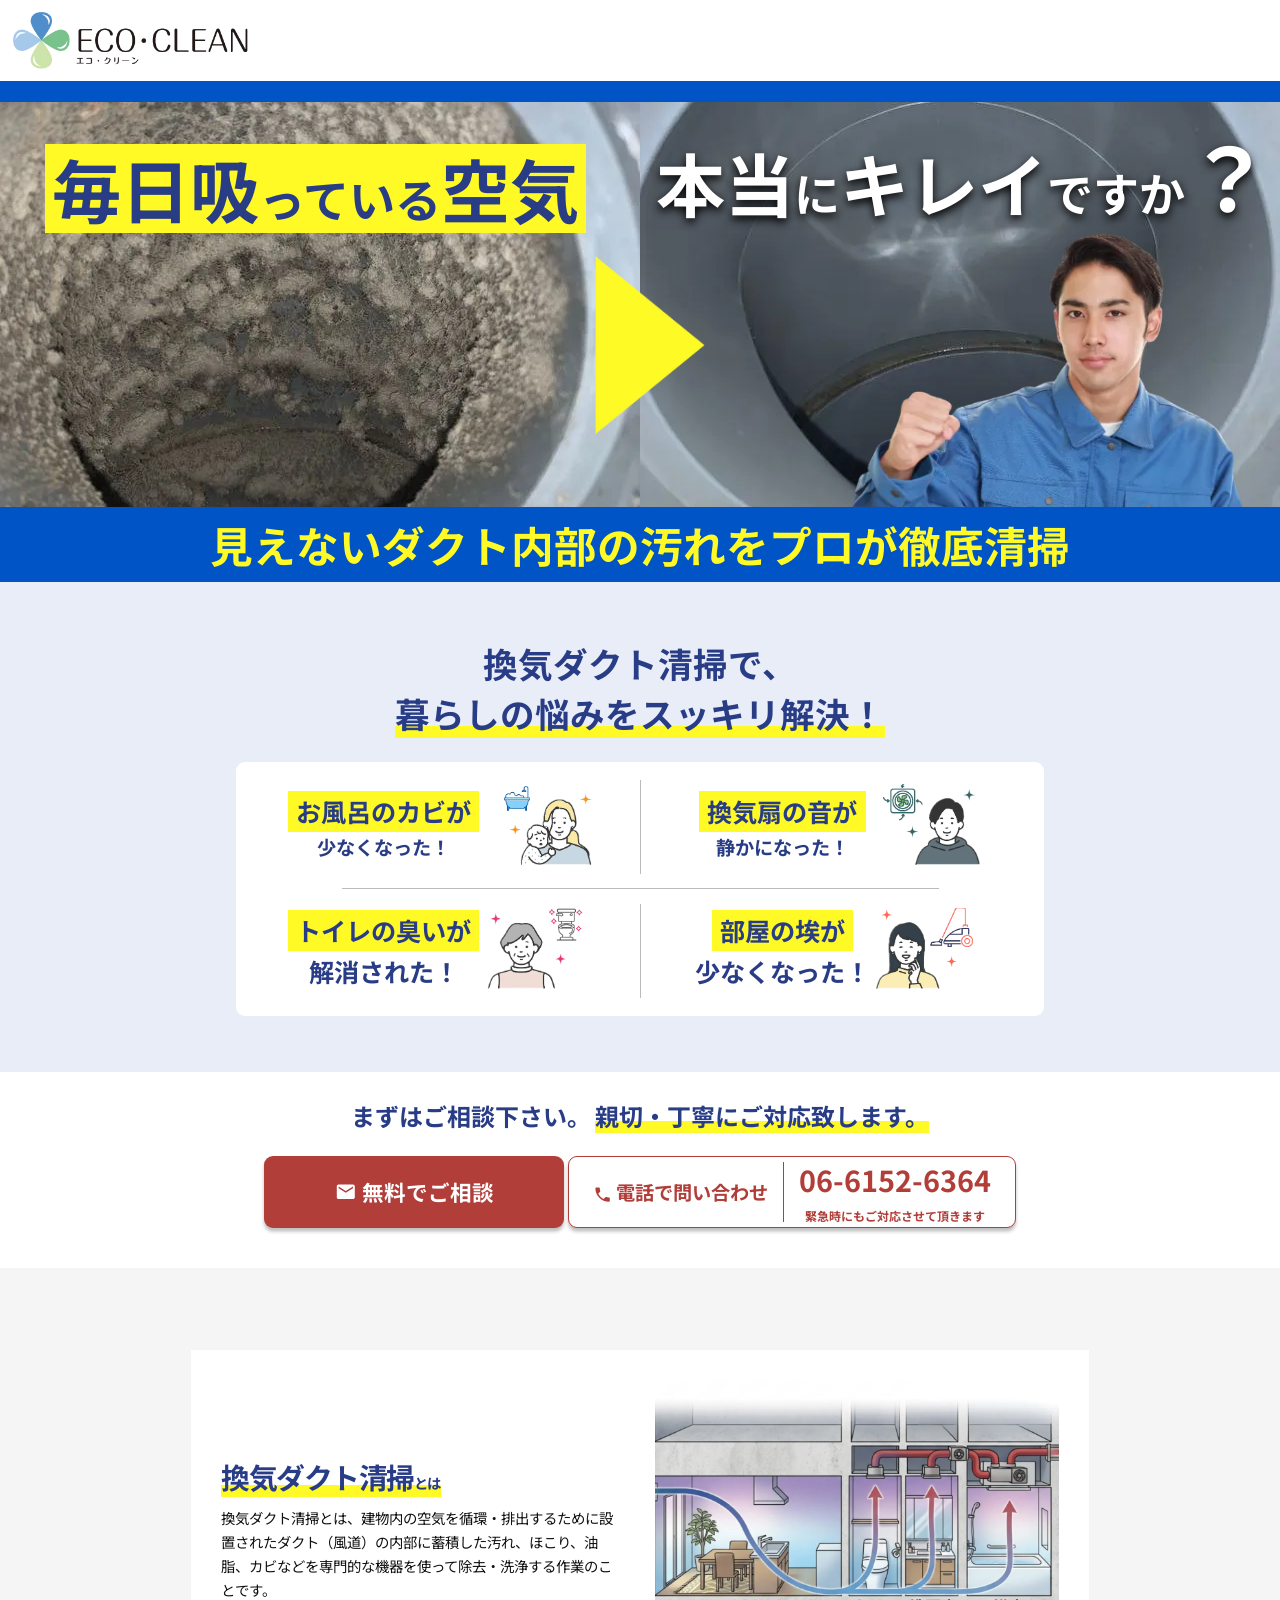
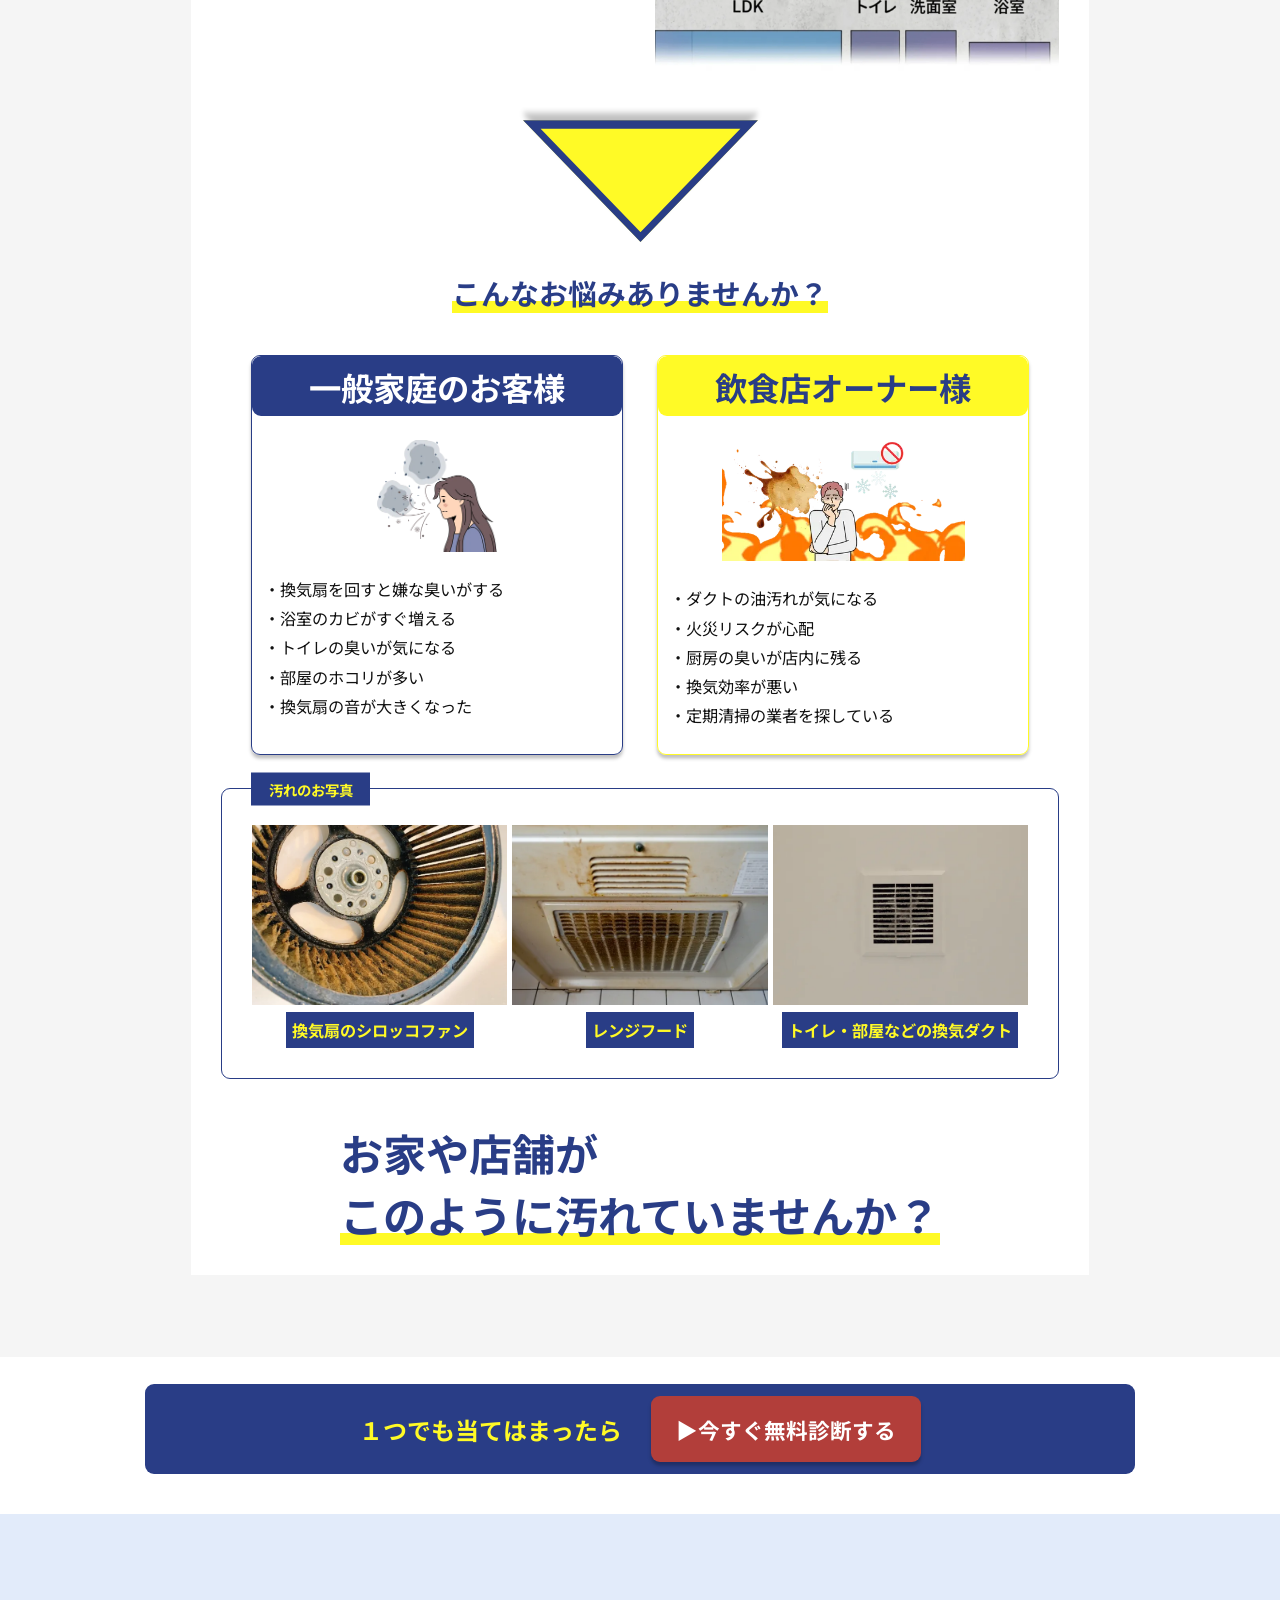
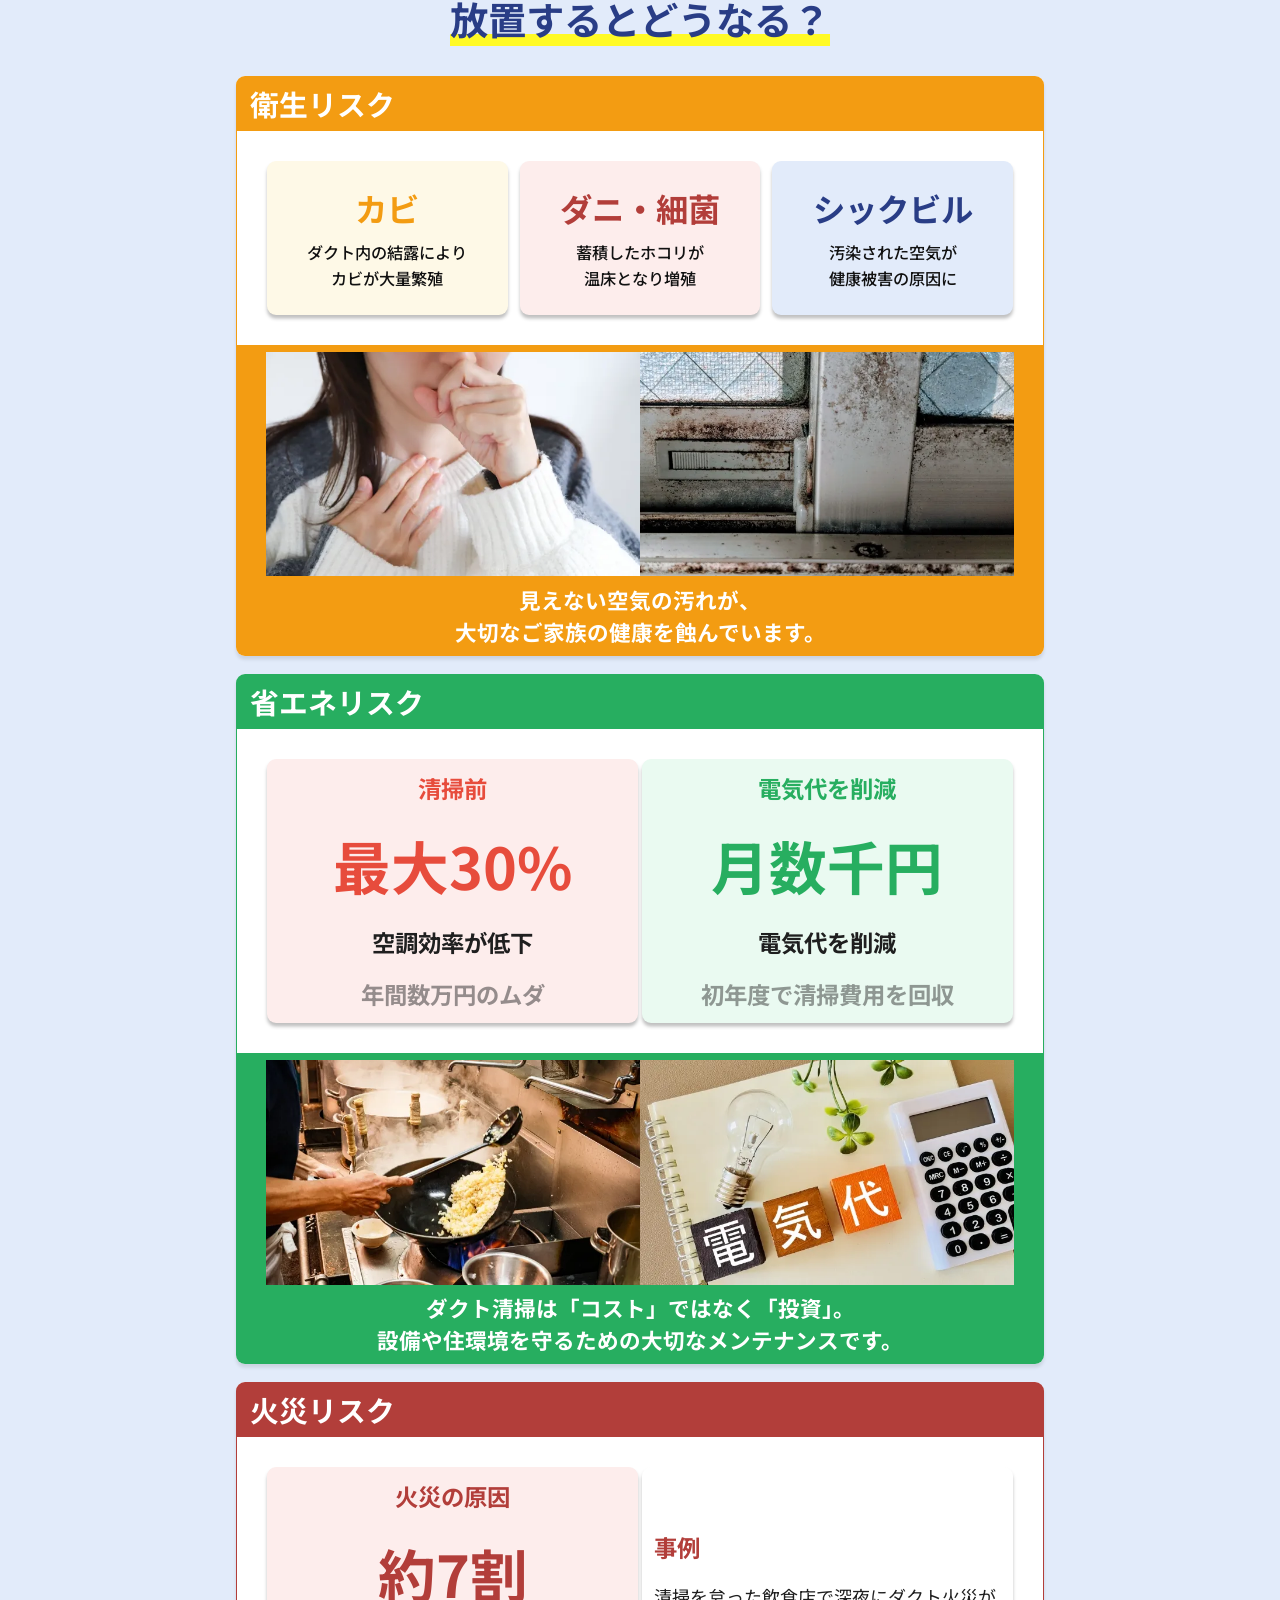
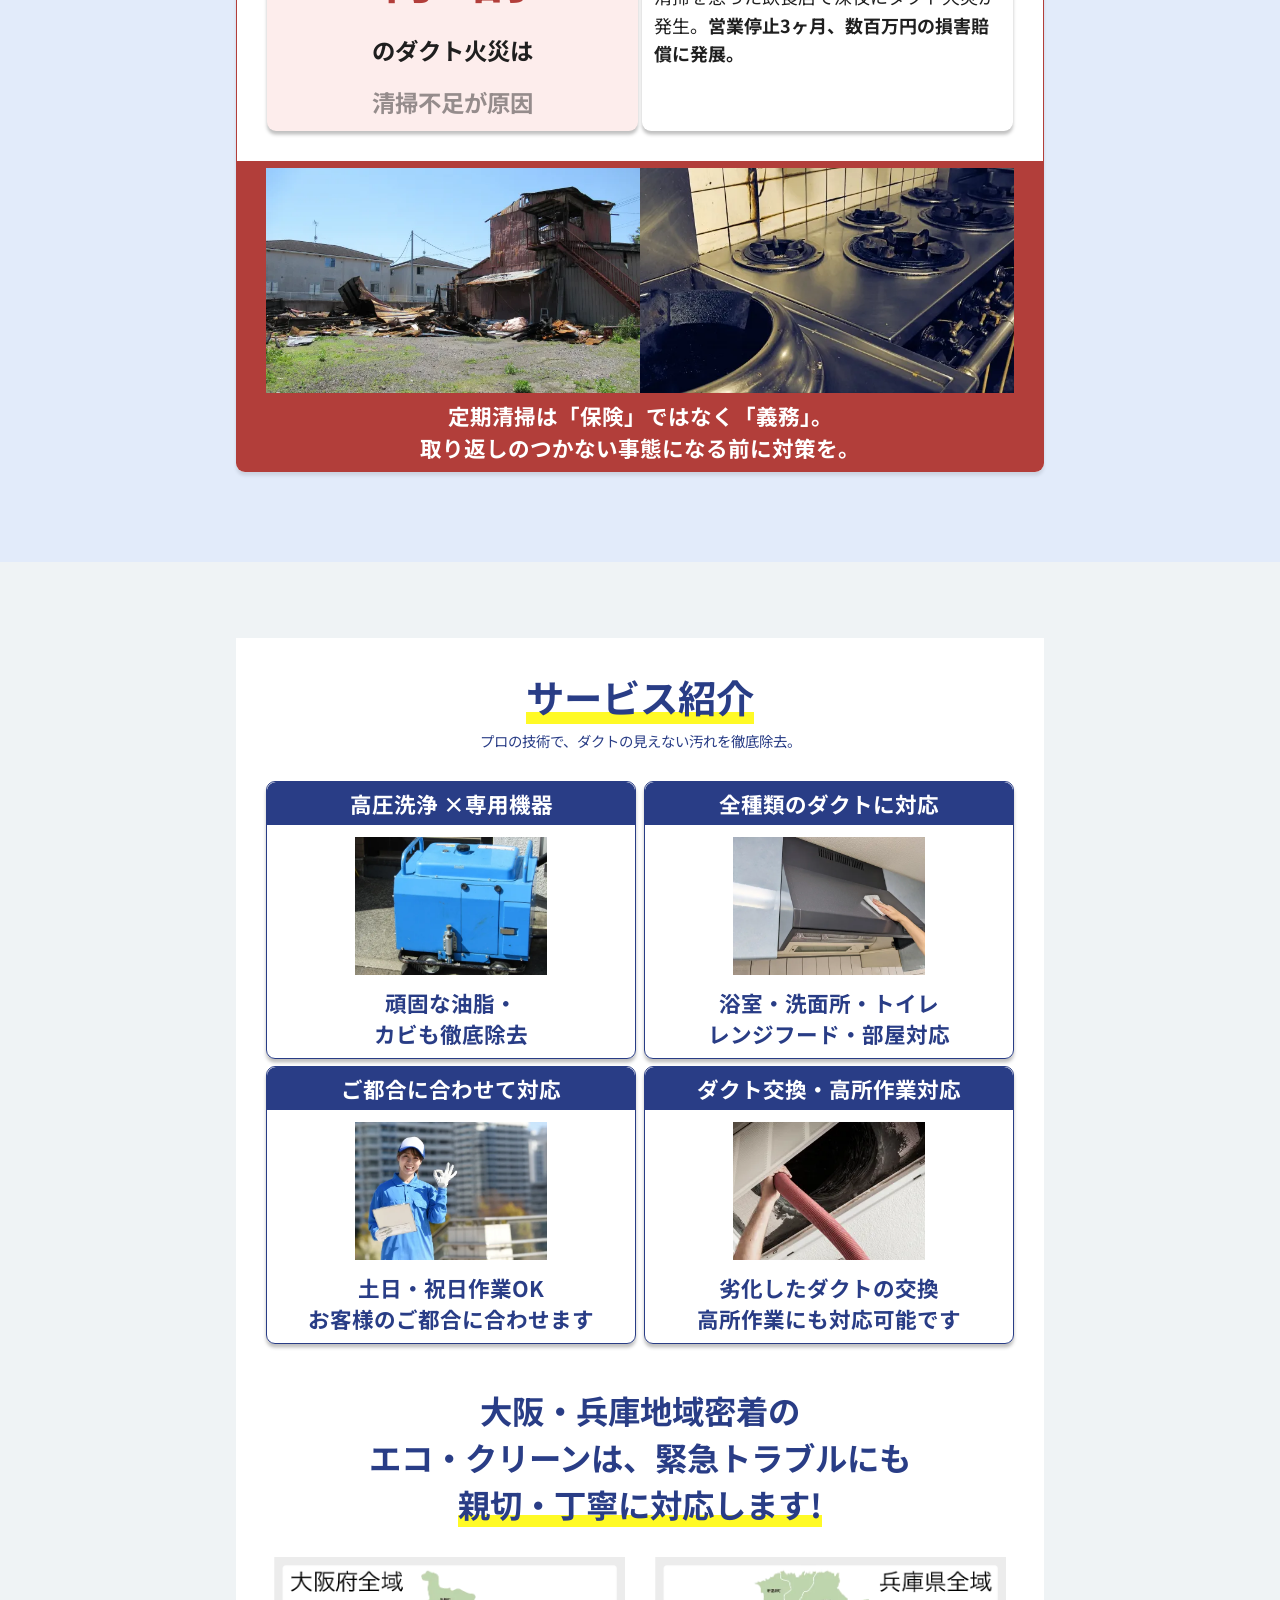
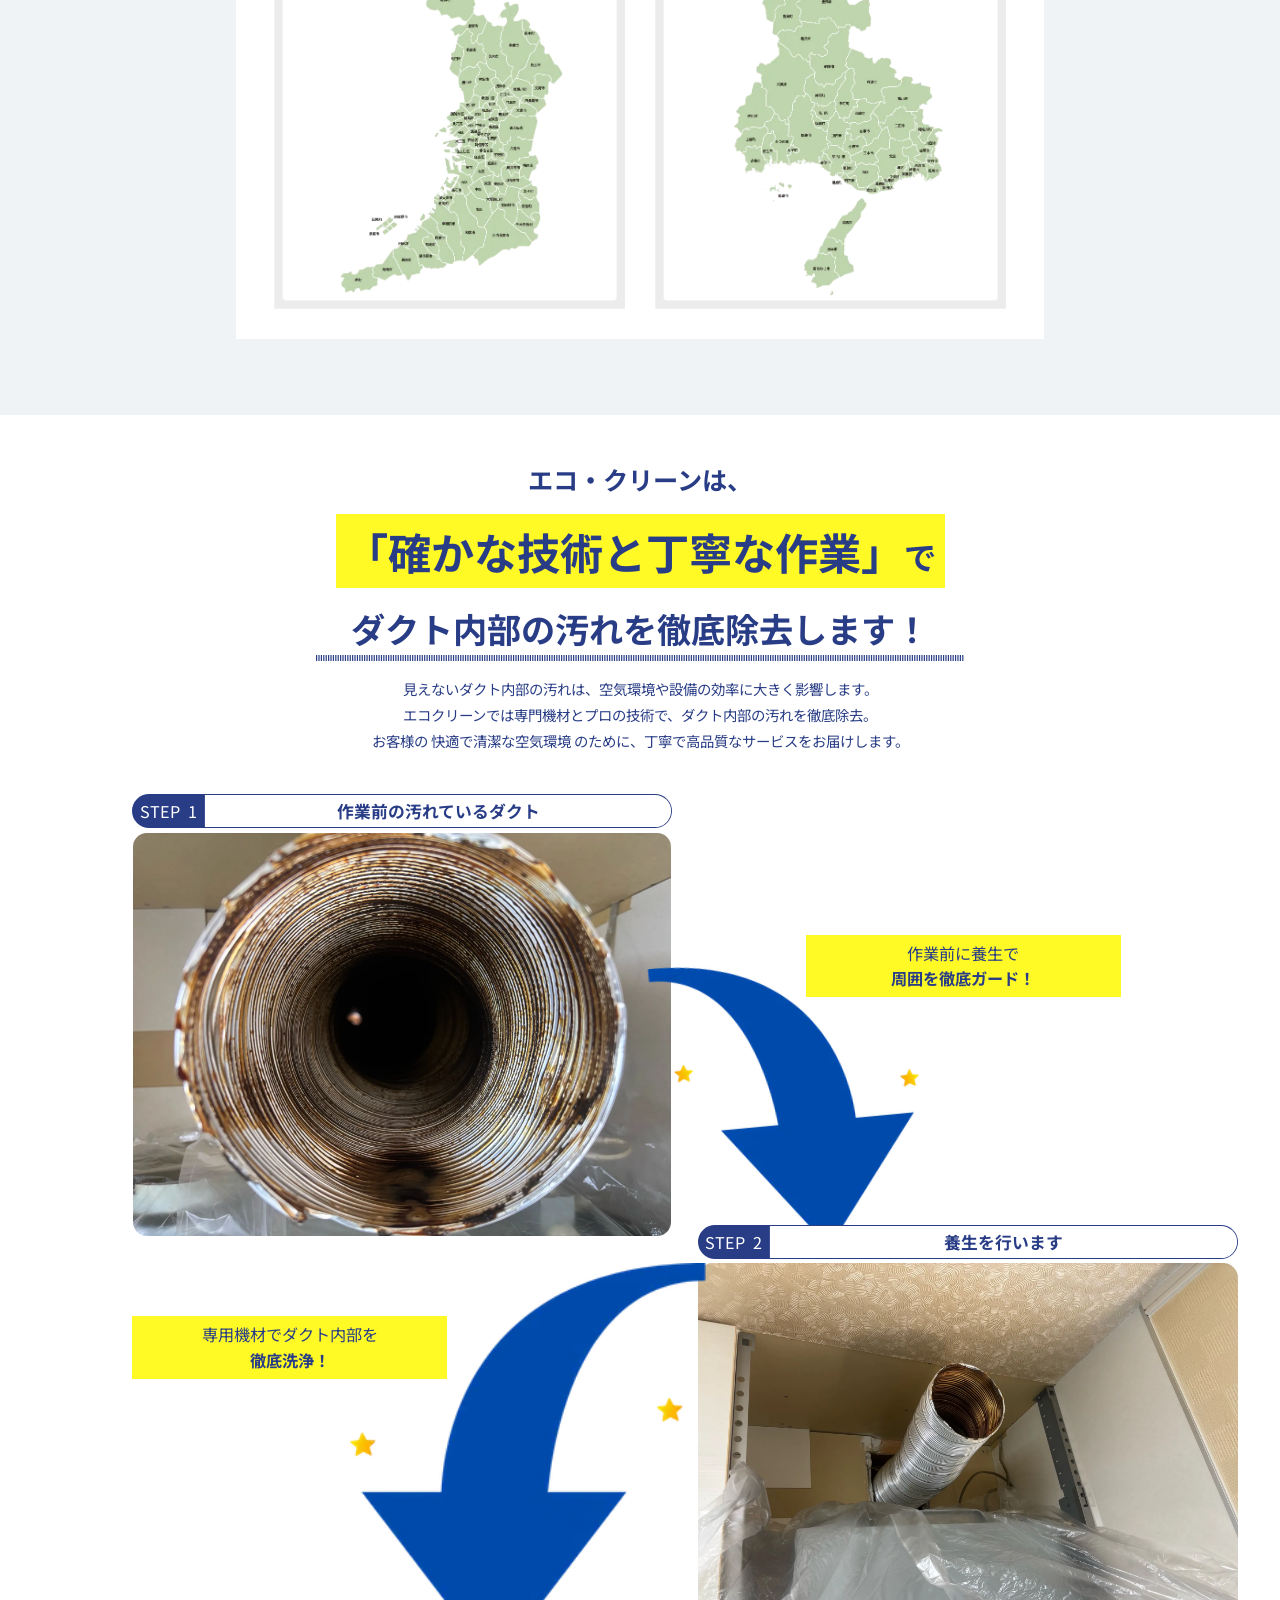
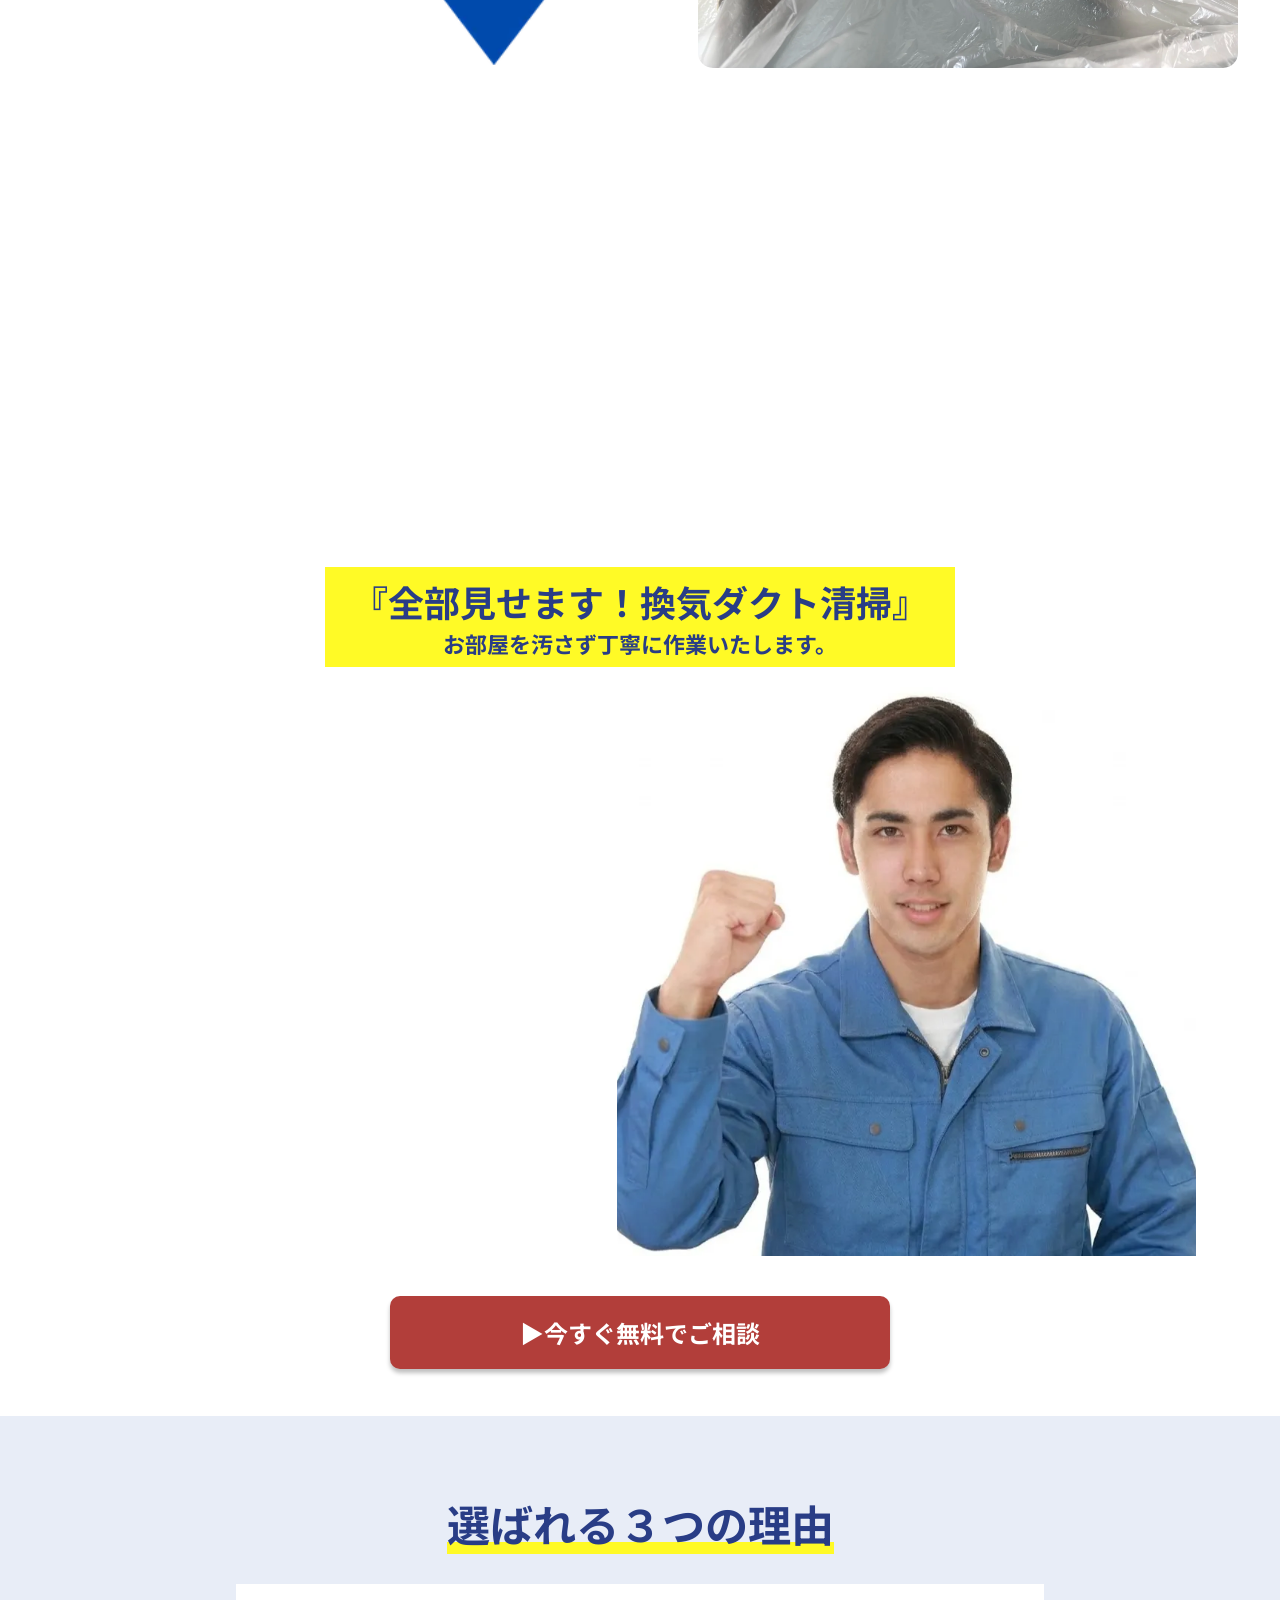
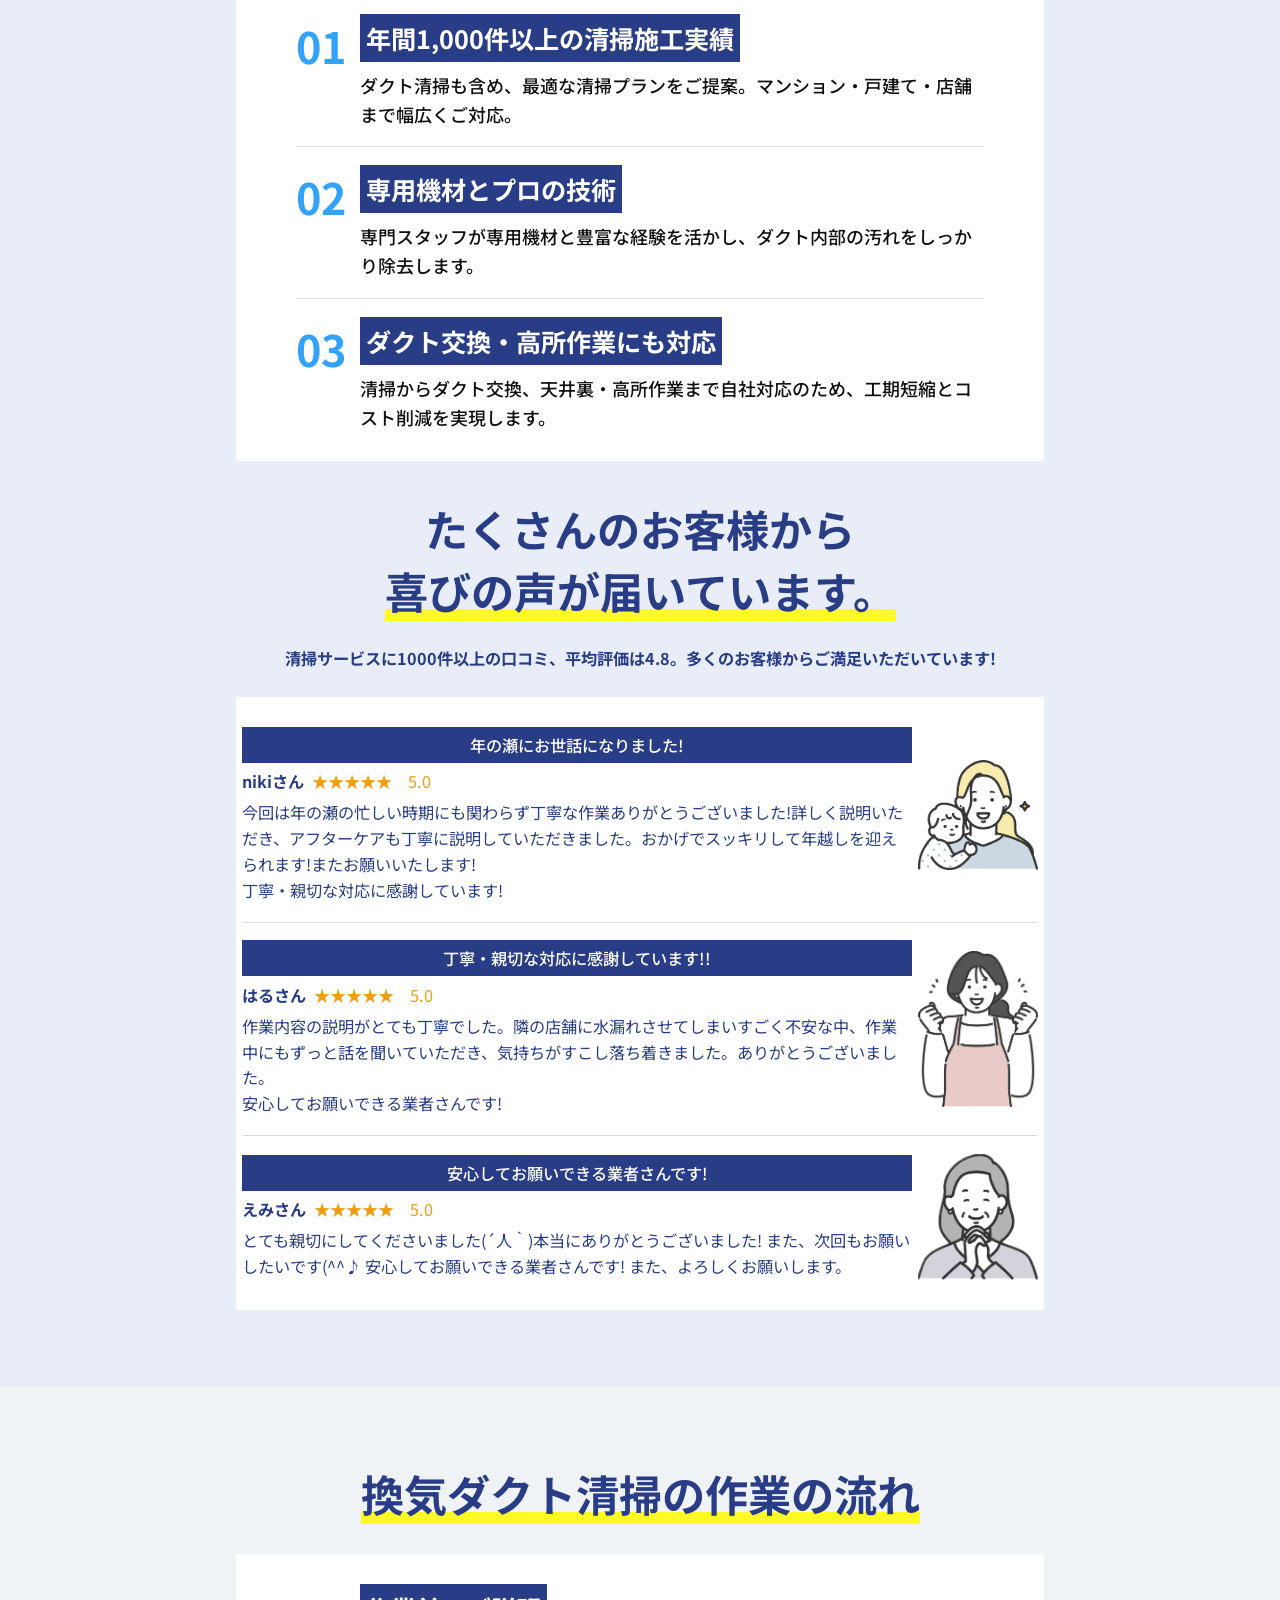
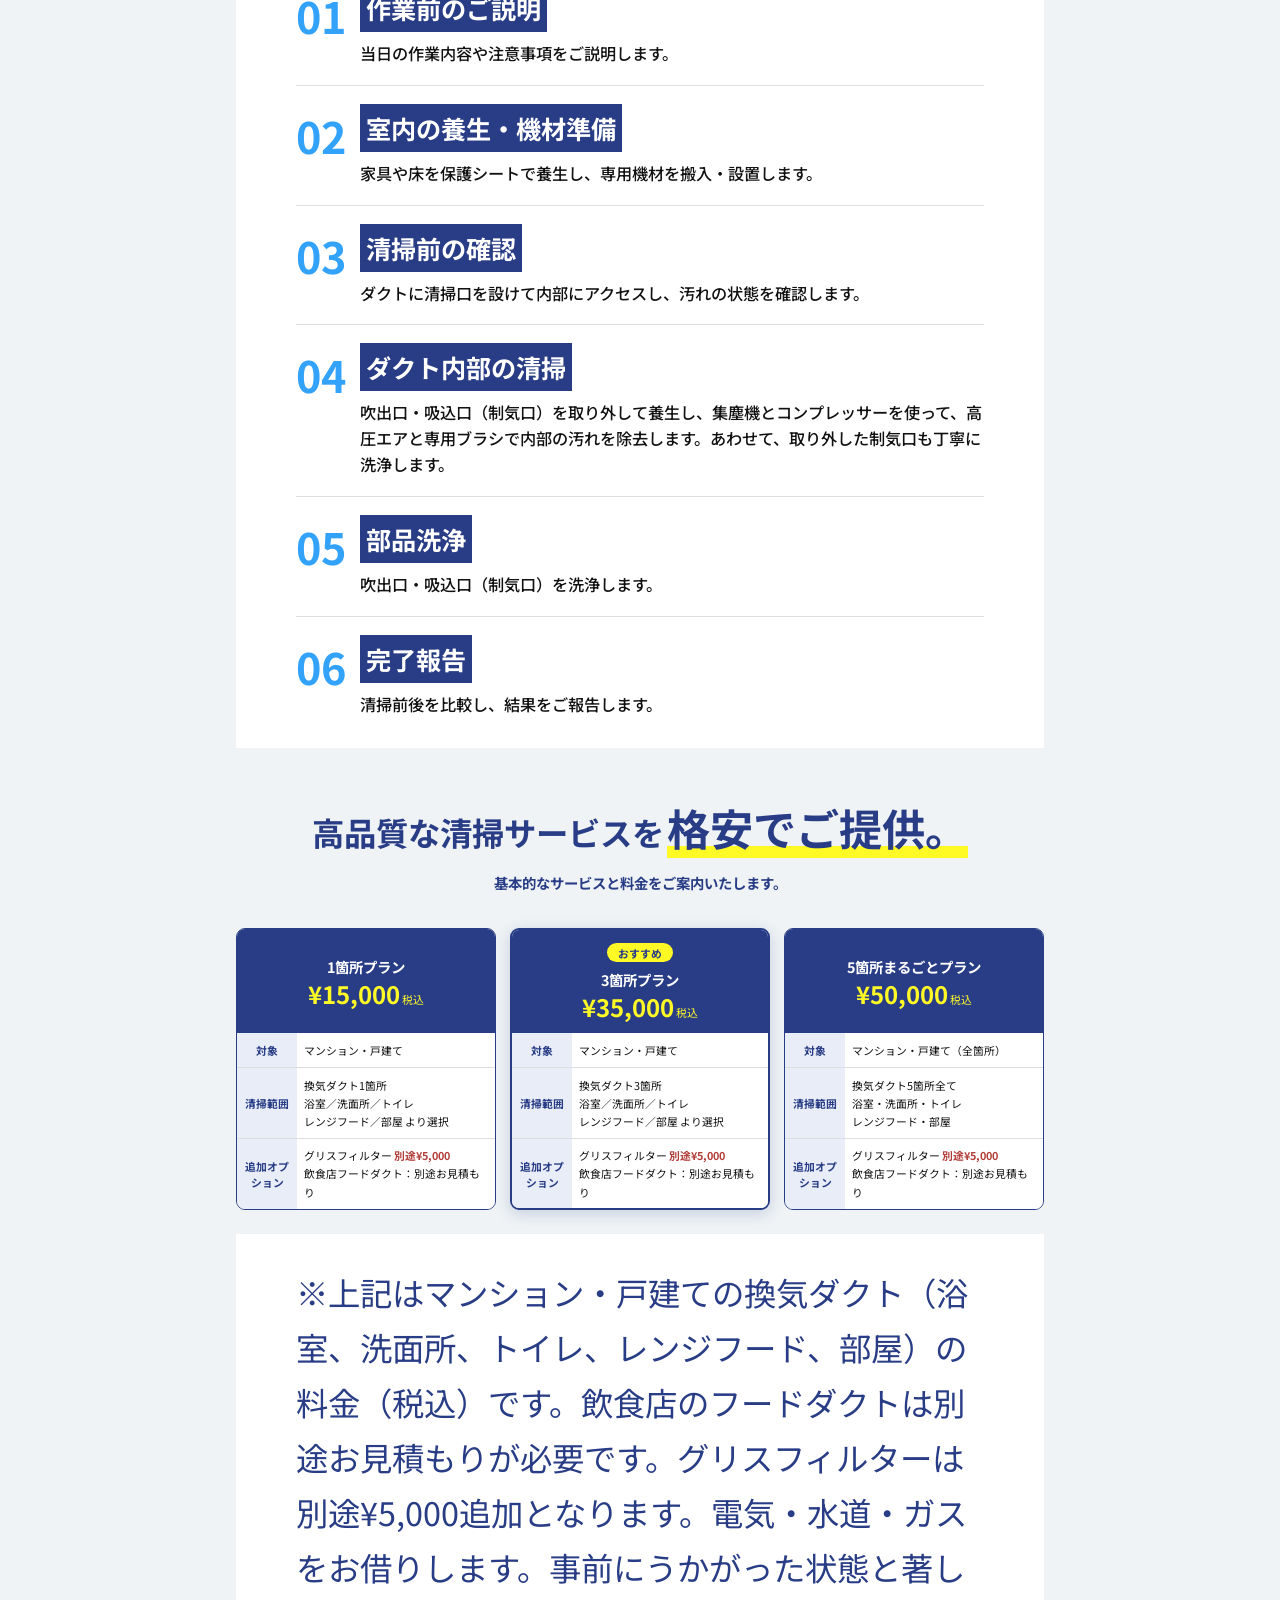
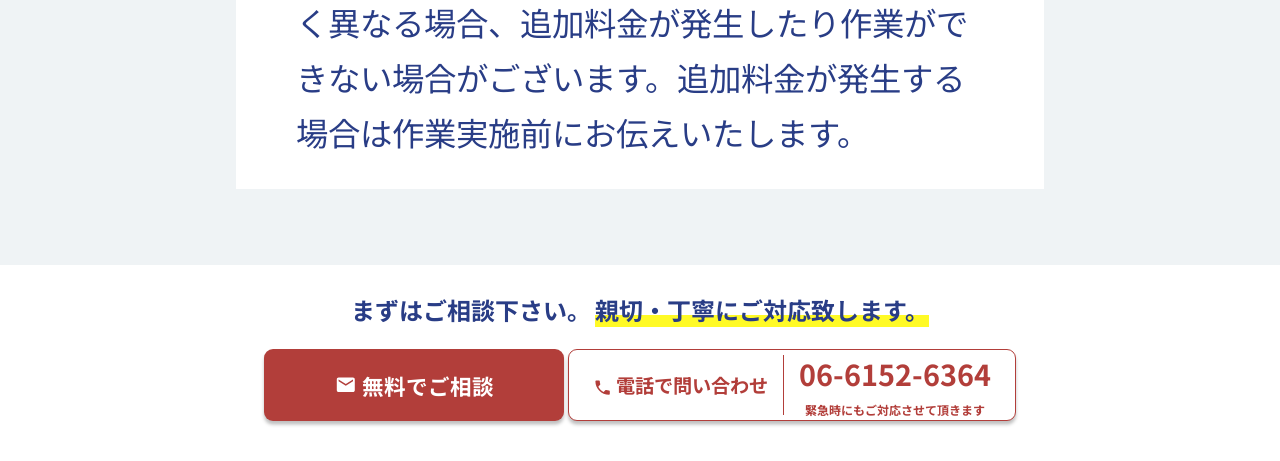
==== commit 30bbacf7: "html: 料金注記のfont-size最大値を24px→14pxに変更 inline styleのclamp(12px,1.25vw,24px)を14px上限に変更し メディアクエリ/キャッシュ問題" ====
--- a/index.html
+++ b/index.html
@@ -713,7 +713,7 @@
           </div>
         </div>
         <div class="pricing-note bg-white">
-          <p class="navy" style="font-size:clamp(12px,1.25vw,24px); line-height:1.7;">※上記はマンション・戸建ての換気ダクト（浴室、洗面所、トイレ、レンジフード、部屋）の料金（税込）です。飲食店のフードダクトは別途お見積もりが必要です。グリスフィルターは別途¥5,000追加となります。電気・水道・ガスをお借りします。事前にうかがった状態と著しく異なる場合、追加料金が発生したり作業ができない場合がございます。追加料金が発生する場合は作業実施前にお伝えいたします。</p>
+          <p class="navy" style="font-size:clamp(12px,1.25vw,14px); line-height:1.7;">※上記はマンション・戸建ての換気ダクト（浴室、洗面所、トイレ、レンジフード、部屋）の料金（税込）です。飲食店のフードダクトは別途お見積もりが必要です。グリスフィルターは別途¥5,000追加となります。電気・水道・ガスをお借りします。事前にうかがった状態と著しく異なる場合、追加料金が発生したり作業ができない場合がございます。追加料金が発生する場合は作業実施前にお伝えいたします。</p>
         </div>
       </div>
     </div>
--- a/css/kanki_dakuto_lp.css
+++ b/css/kanki_dakuto_lp.css
@@ -1201,8 +1201,163 @@
   }
 }
 
-/* 1920px ではムービーセクションを zoom なしで正しく中央配置 */
-@media (min-width: 1920px) {
+/* 1200px以上：サイズ・レイアウトを固定 */
+@media (min-width: 1200px) {
+  /* ダクトとはセクション：行paddingを除去し画像とテキストを均等分割 */
+  .what-is-row {
+    padding-left: 0;
+    padding-right: 0;
+  }
+  .what-is-img {
+    flex: 1 1 0%;
+    width: auto;
+    min-width: 0;
+    height: 330px;
+  }
+  .what-is-text {
+    flex: 1 1 0%;
+    min-width: 0;
+  }
+
+  /* 顧客カードヘッダー：フォントを小さくして切れないようにする */
+  .customer-card-hd p {
+    font-size: 36px !important;
+  }
+
+  /* 顧客カードリスト：折り返さないよう縮小 */
+  .customer-list {
+    font-size: 18px !important;
+  }
+
+  /* CTA2：テキストが切れないようボックス幅を広げる */
+  .cta2-navy-box {
+    max-width: 1100px;
+  }
+
+  /* サービスカード：タイトル・説明を固定サイズに */
+  .service-card-hd p,
+  .service-card > p {
+    font-size: 24px !important;
+  }
+
+  /* 選ばれる理由：タイトル・説明を固定サイズに */
+  .reason-title-tag p {
+    font-size: 28px !important;
+  }
+  .reason-desc {
+    font-size: 20px !important;
+  }
+
+  /* 汚れ写真キャプション：カラム幅に収まるよう縮小 */
+  .dirt-caption-tag {
+    font-size: 18px !important;
+    white-space: normal !important;
+  }
+
+  /* リスクカード：タイトル・説明を固定サイズに */
+  .risk-card-title {
+    font-size: 36px !important;
+  }
+  .risk-card-desc {
+    font-size: 18px !important;
+  }
+
+  /* リスク比較カード：大数字・ラベルを固定サイズに */
+  .risk-compare-card p:nth-child(2) {
+    font-size: 64px !important;
+  }
+  .risk-compare-card p:not(:nth-child(2)) {
+    font-size: 26px !important;
+  }
+  /* 事例カード（子2つのみ）：2番目は説明文なので小さく */
+  .risk-compare-card p:nth-child(2):last-child {
+    font-size: 20px !important;
+  }
+
+  /* 地域セクション見出し */
+  .region-title-wrap p {
+    font-size: 36px !important;
+  }
+
+  /* お家や店舗が〜見出し */
+  .sec-worries .worries-white-card > div[style*="margin-top"] p {
+    font-size: 48px !important;
+  }
+
+  /* 確かな技術セクション見出し */
+  .tech-heading-wrap > p:first-child {
+    font-size: 28px !important;
+    line-height: 1.5 !important;
+  }
+  .tech-yellow-band span:first-child {
+    font-size: 48px !important;
+  }
+  .tech-yellow-band span:last-child {
+    font-size: 36px !important;
+  }
+  .tech-subtitle-wrap p {
+    font-size: 38px !important;
+    white-space: normal !important;
+  }
+
+  /* 動画セクション */
+  .movie-title-badge p:first-child {
+    font-size: 36px !important;
+  }
+  .movie-title-badge p:last-child {
+    font-size: 22px !important;
+  }
+
+  /* 選ばれる理由・口コミ：セクション見出し */
+  .sec-reasons .hl-wrap p {
+    font-size: 48px !important;
+  }
+  .reason-num {
+    font-size: 48px !important;
+  }
+
+  /* 口コミテキスト */
+  .review-hd p,
+  .review-meta span,
+  .review-body {
+    font-size: 18px !important;
+  }
+  .reviews-section > p {
+    font-size: 18px !important;
+  }
+
+  /* 作業の流れ・料金：セクション見出し */
+  .sec-pricing .hl-wrap p {
+    font-size: 48px !important;
+  }
+  .flow-num {
+    font-size: 48px !important;
+  }
+  .flow-title-tag p {
+    font-size: 28px !important;
+  }
+  .flow-desc {
+    font-size: 18px !important;
+  }
+
+  /* 料金セクション見出し */
+  .pricing-section > div > p {
+    font-size: 36px !important;
+  }
+
+  /* 料金注記 */
+  .pricing-note p {
+    font-size: 14px !important;
+  }
+
+  /* ベネフィット：フォント・アイコンを固定しはみ出しを防ぐ */
+  .benefit-text {
+    font-size: 28px;
+  }
+  .benefit-icon {
+    width: 120px;
+    height: 95px;
+  }
   .movie-section {
     zoom: 1;
     margin-left: auto;
@@ -1781,3 +1936,19 @@
 @keyframes ripple-anim {
   to { transform: scale(3); opacity: 0; }
 }
+
+/* ===================================
+   SWELL 親テーマ干渉対策
+   （親テーマが a・button タグや flex を上書きするケースに備えた保険）
+=================================== */
+.cta-buttons {
+  flex-direction: row !important;
+  display: flex !important;
+}
+.btn-consult,
+.btn-tel,
+.btn-diagnosis {
+  display: inline-flex !important;
+  flex-direction: row !important;
+  box-sizing: border-box !important;
+}
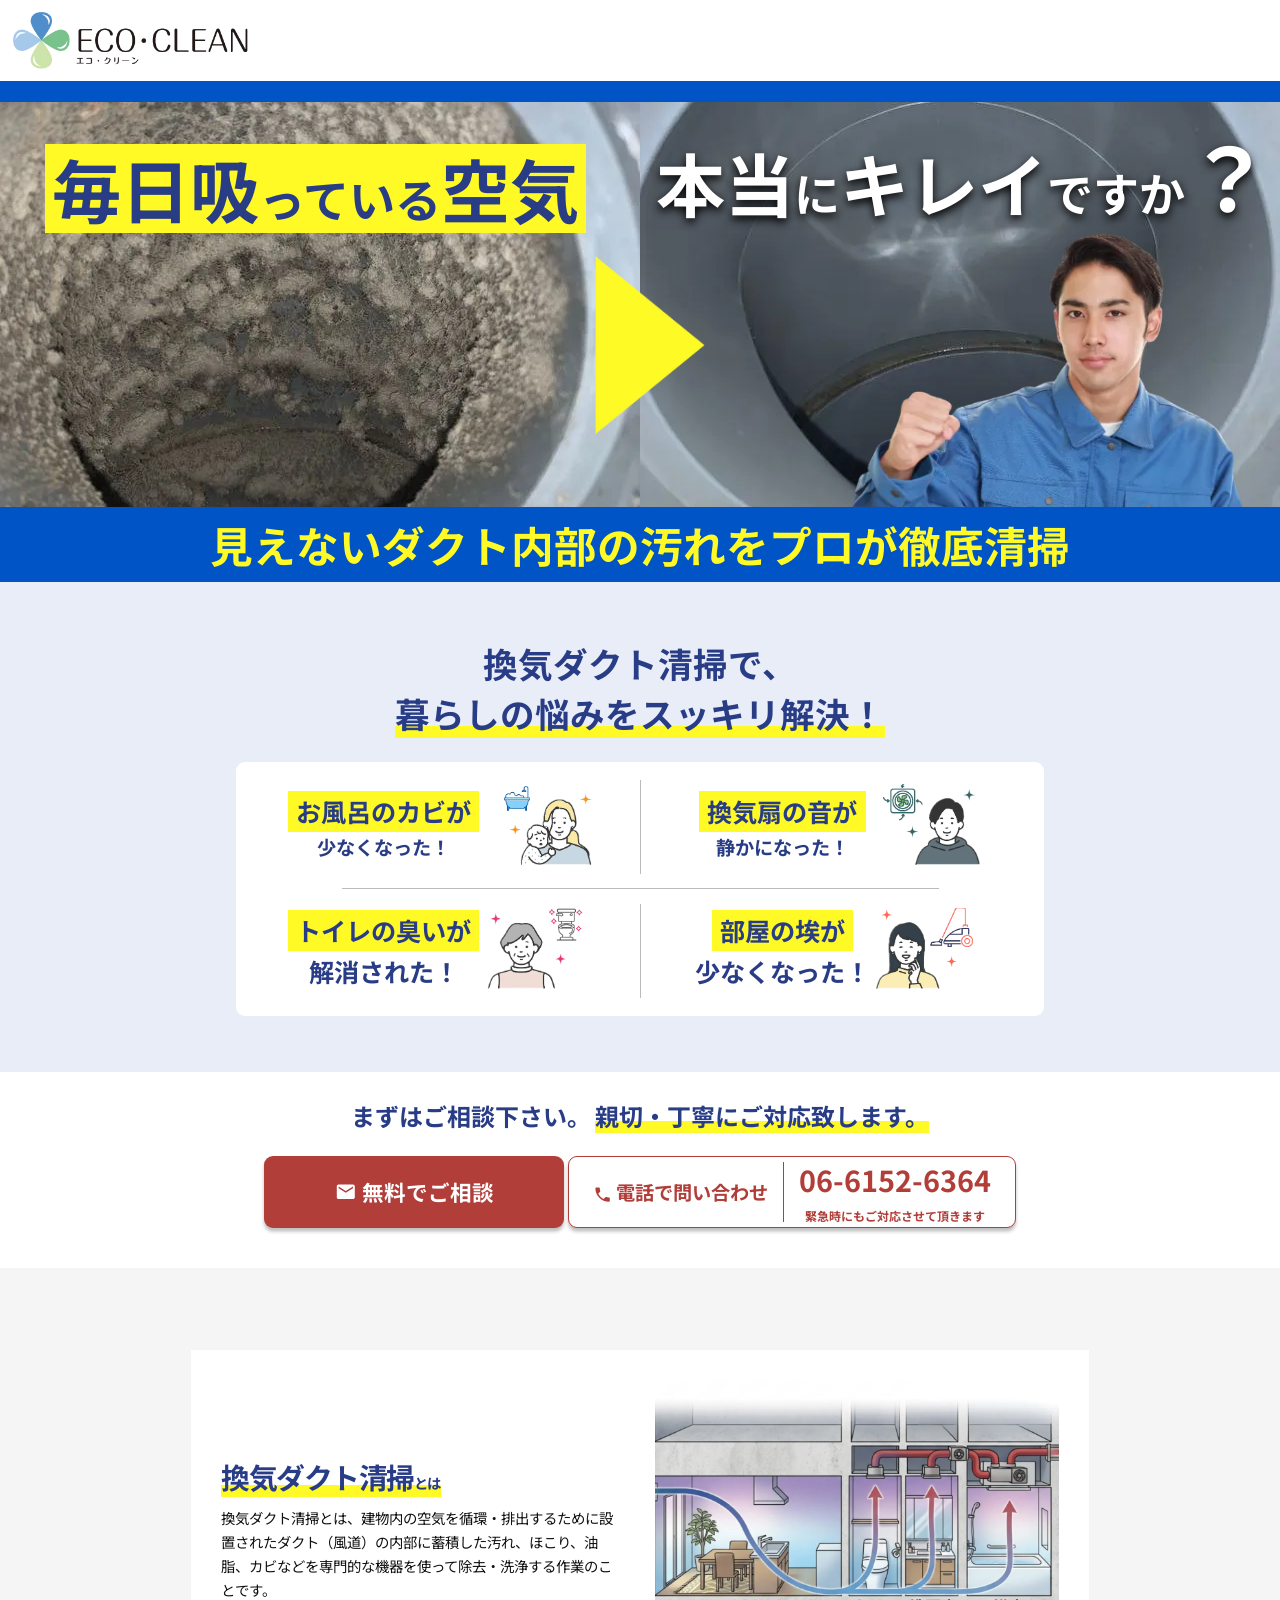
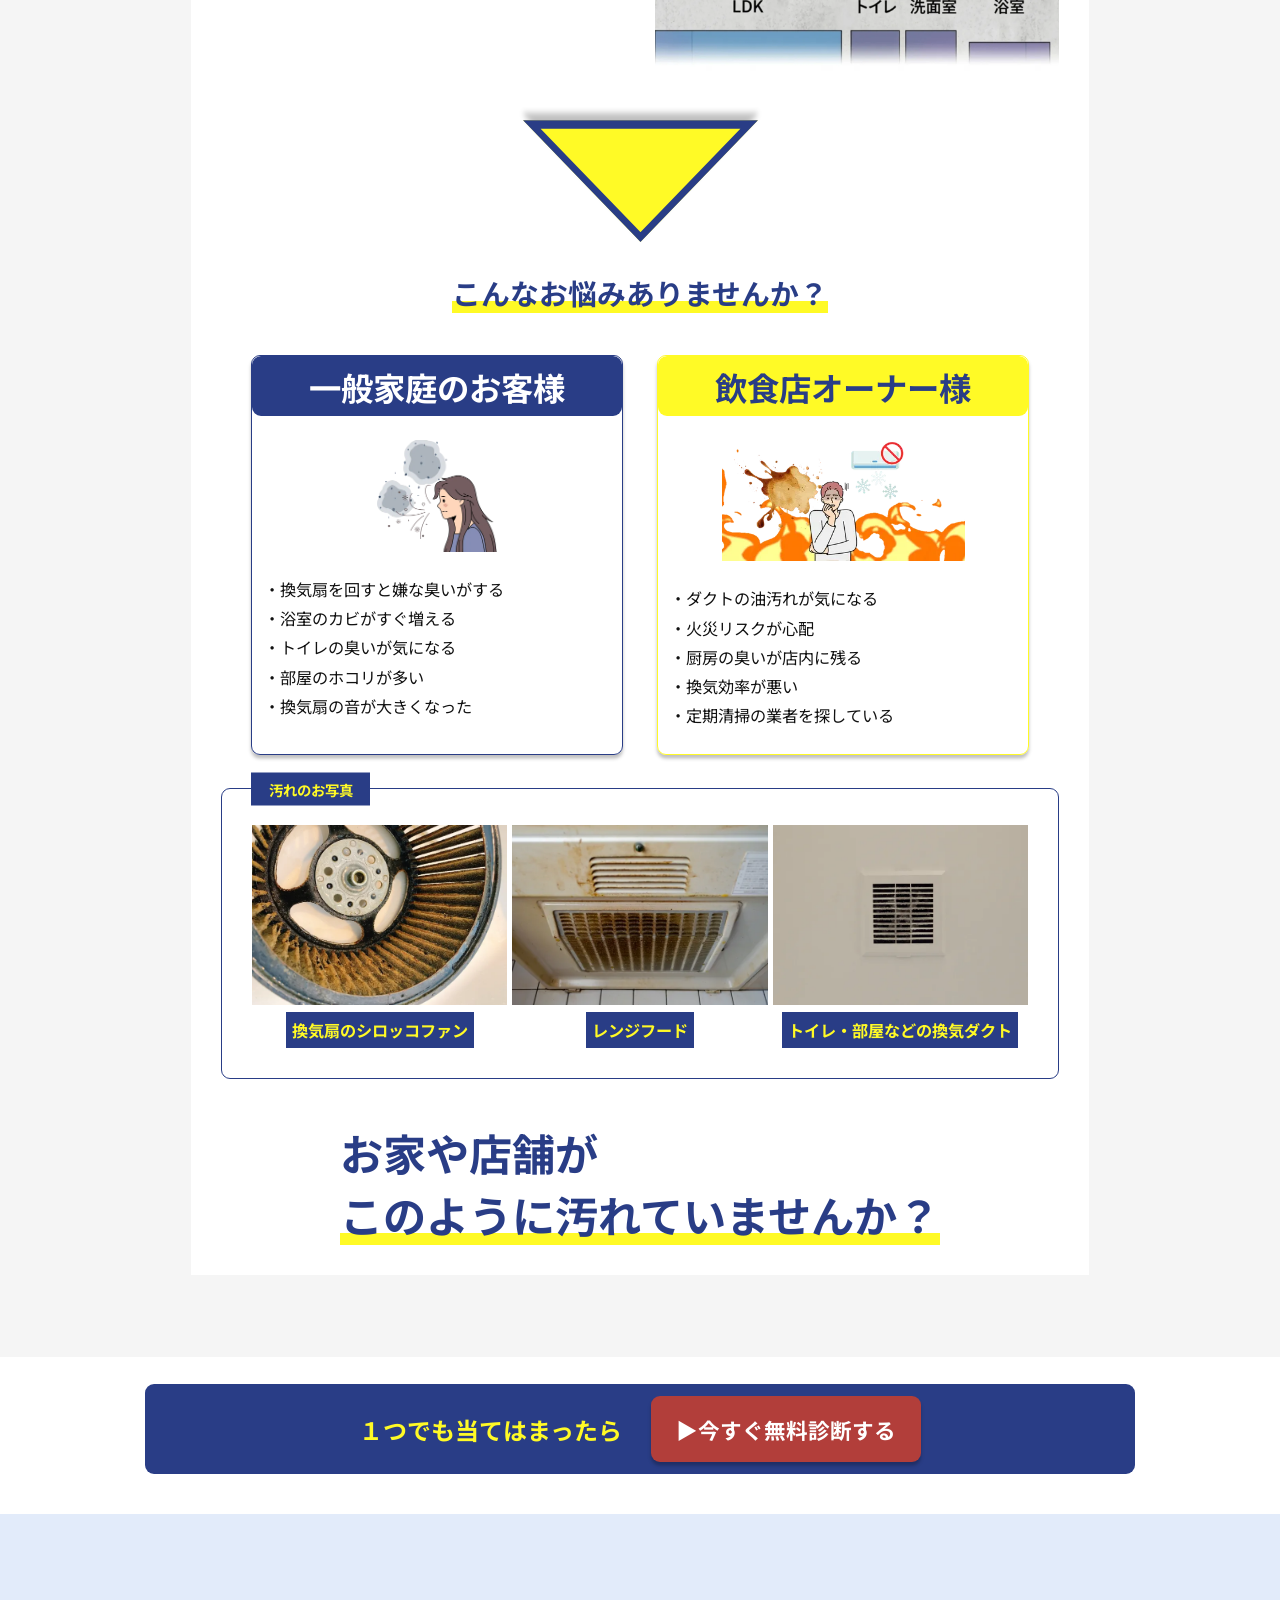
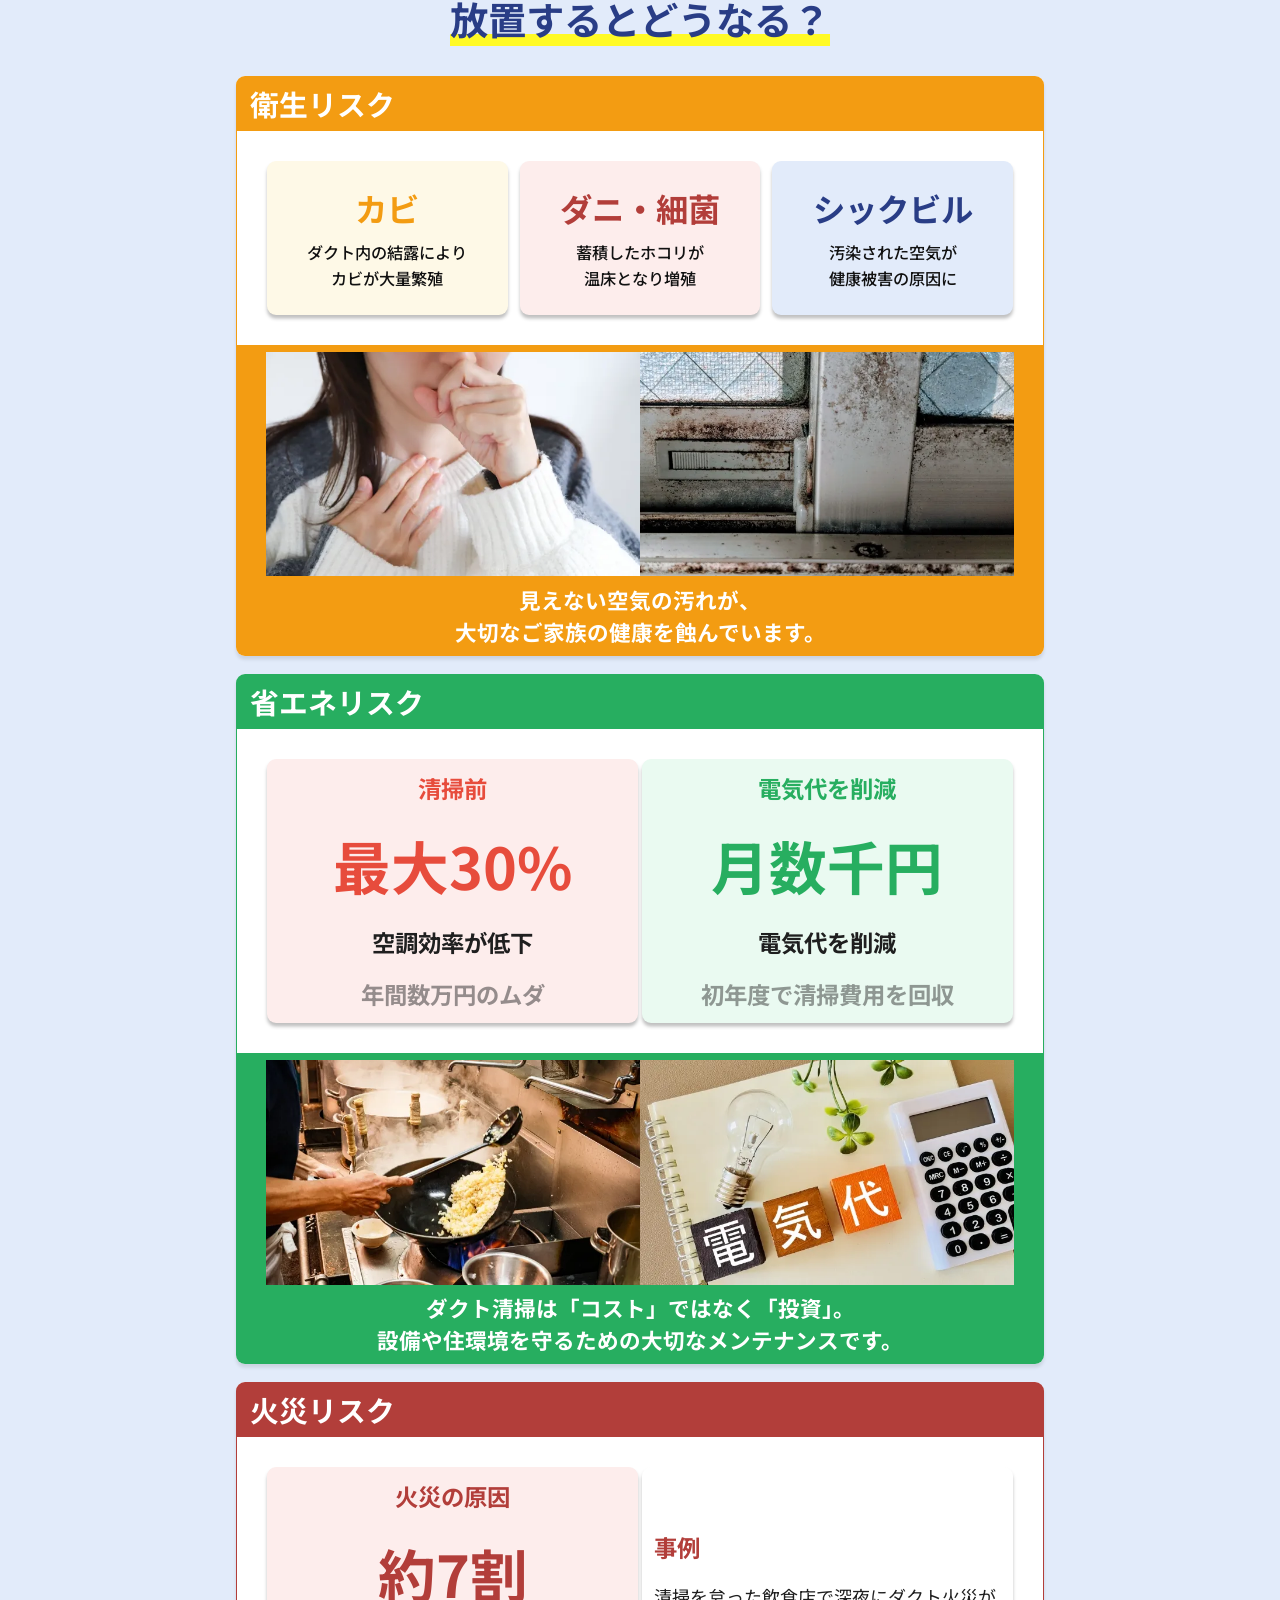
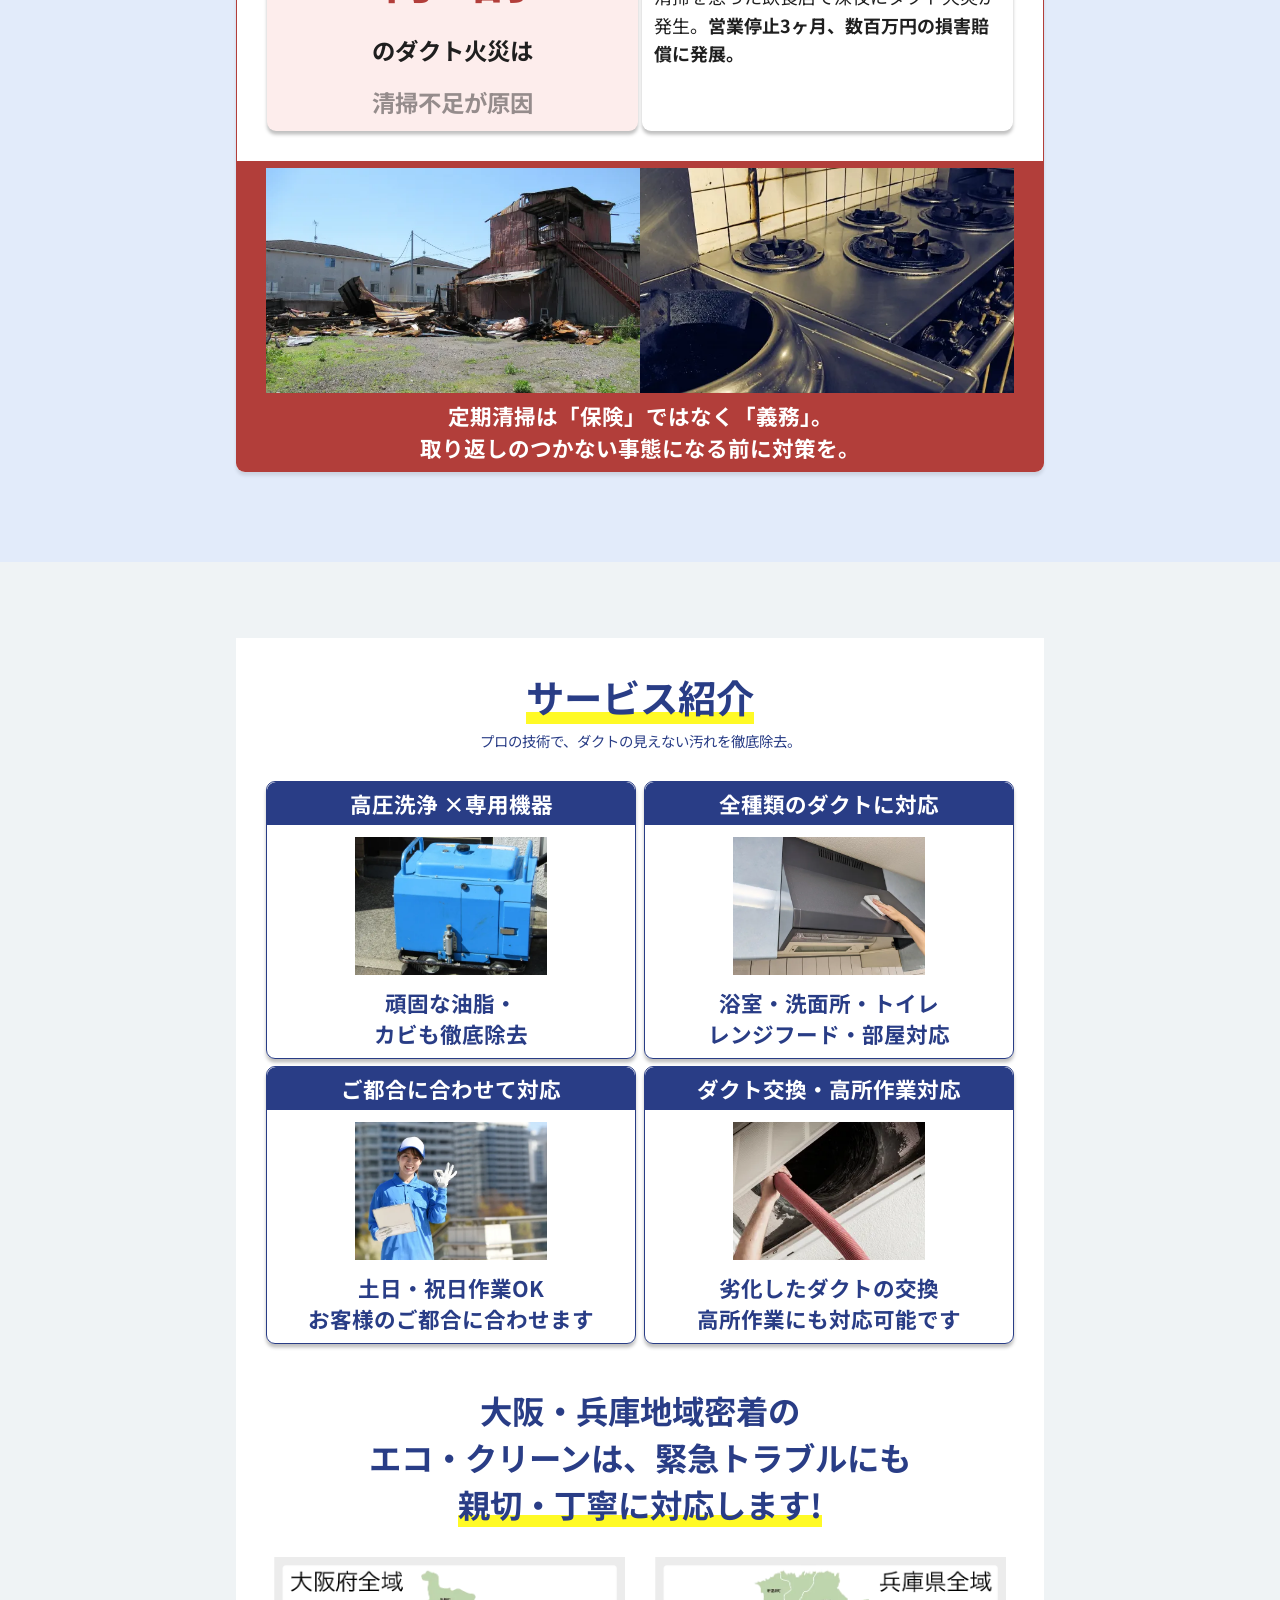
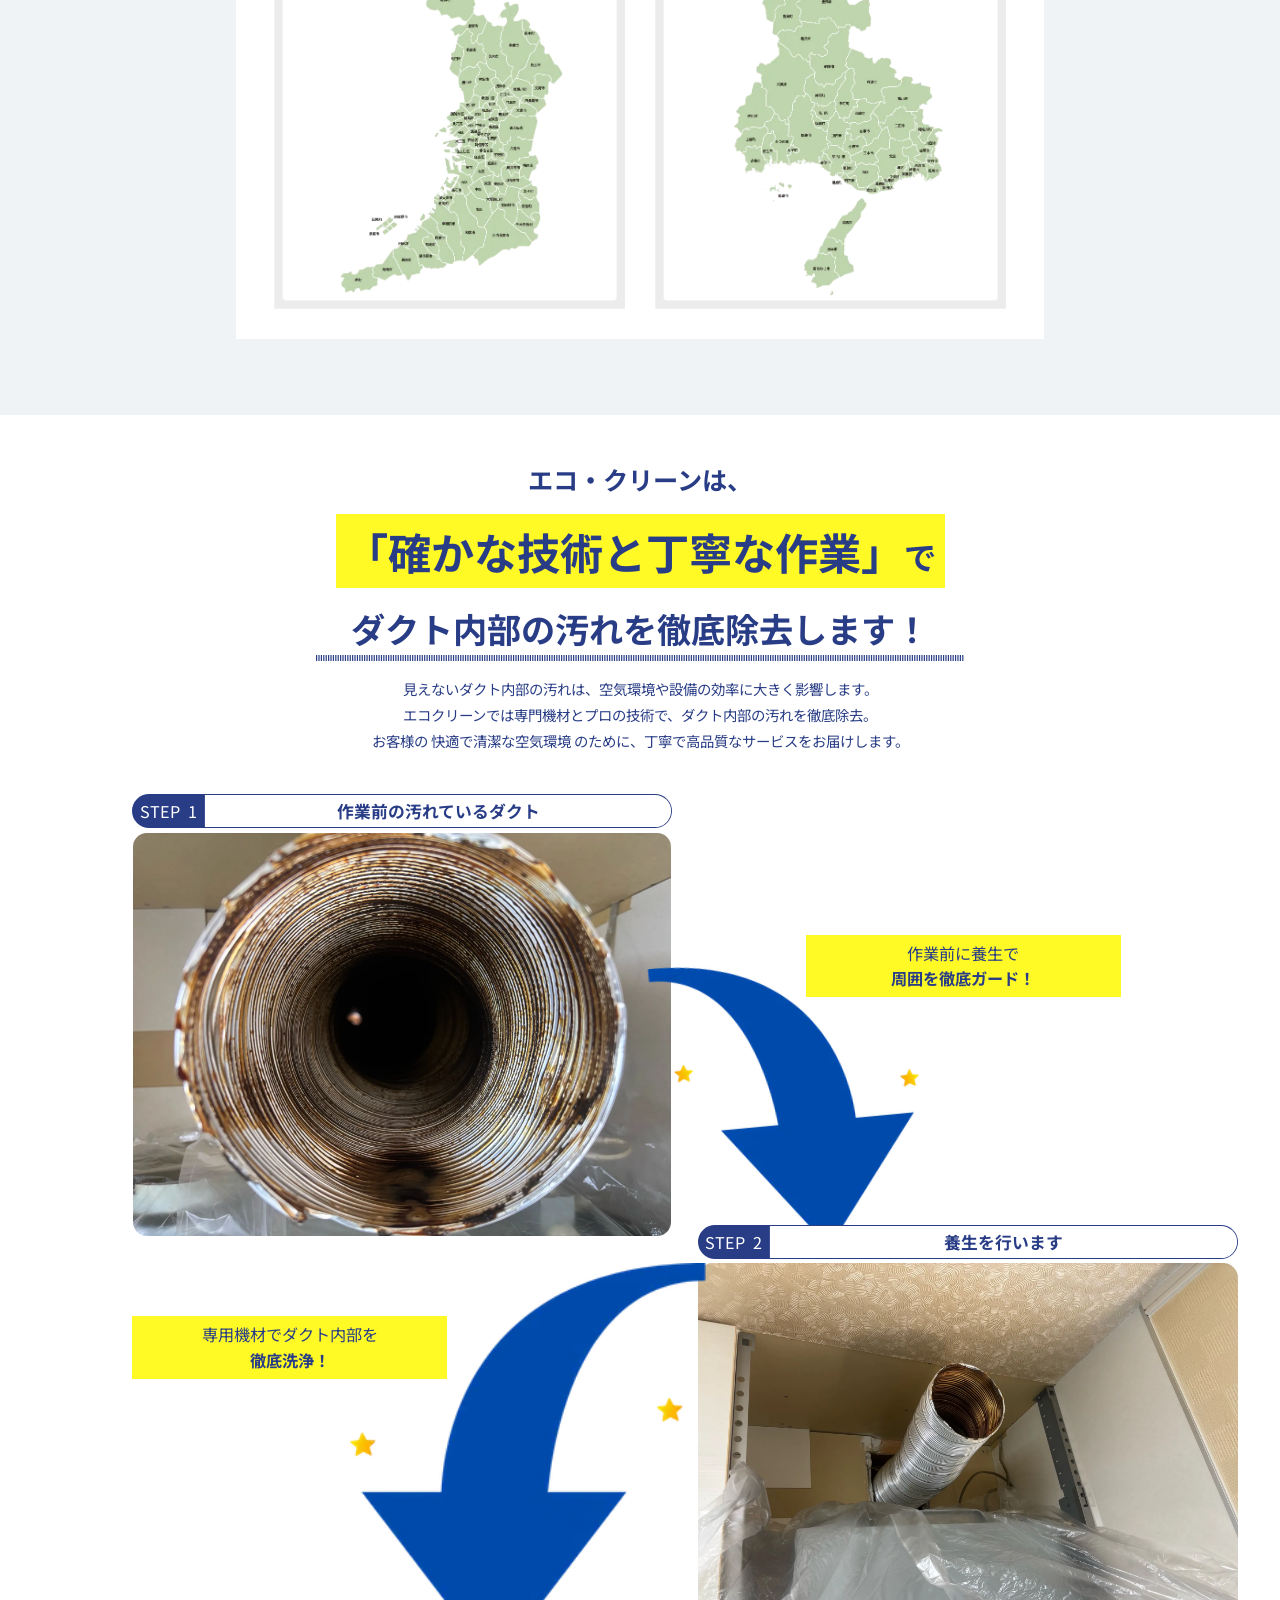
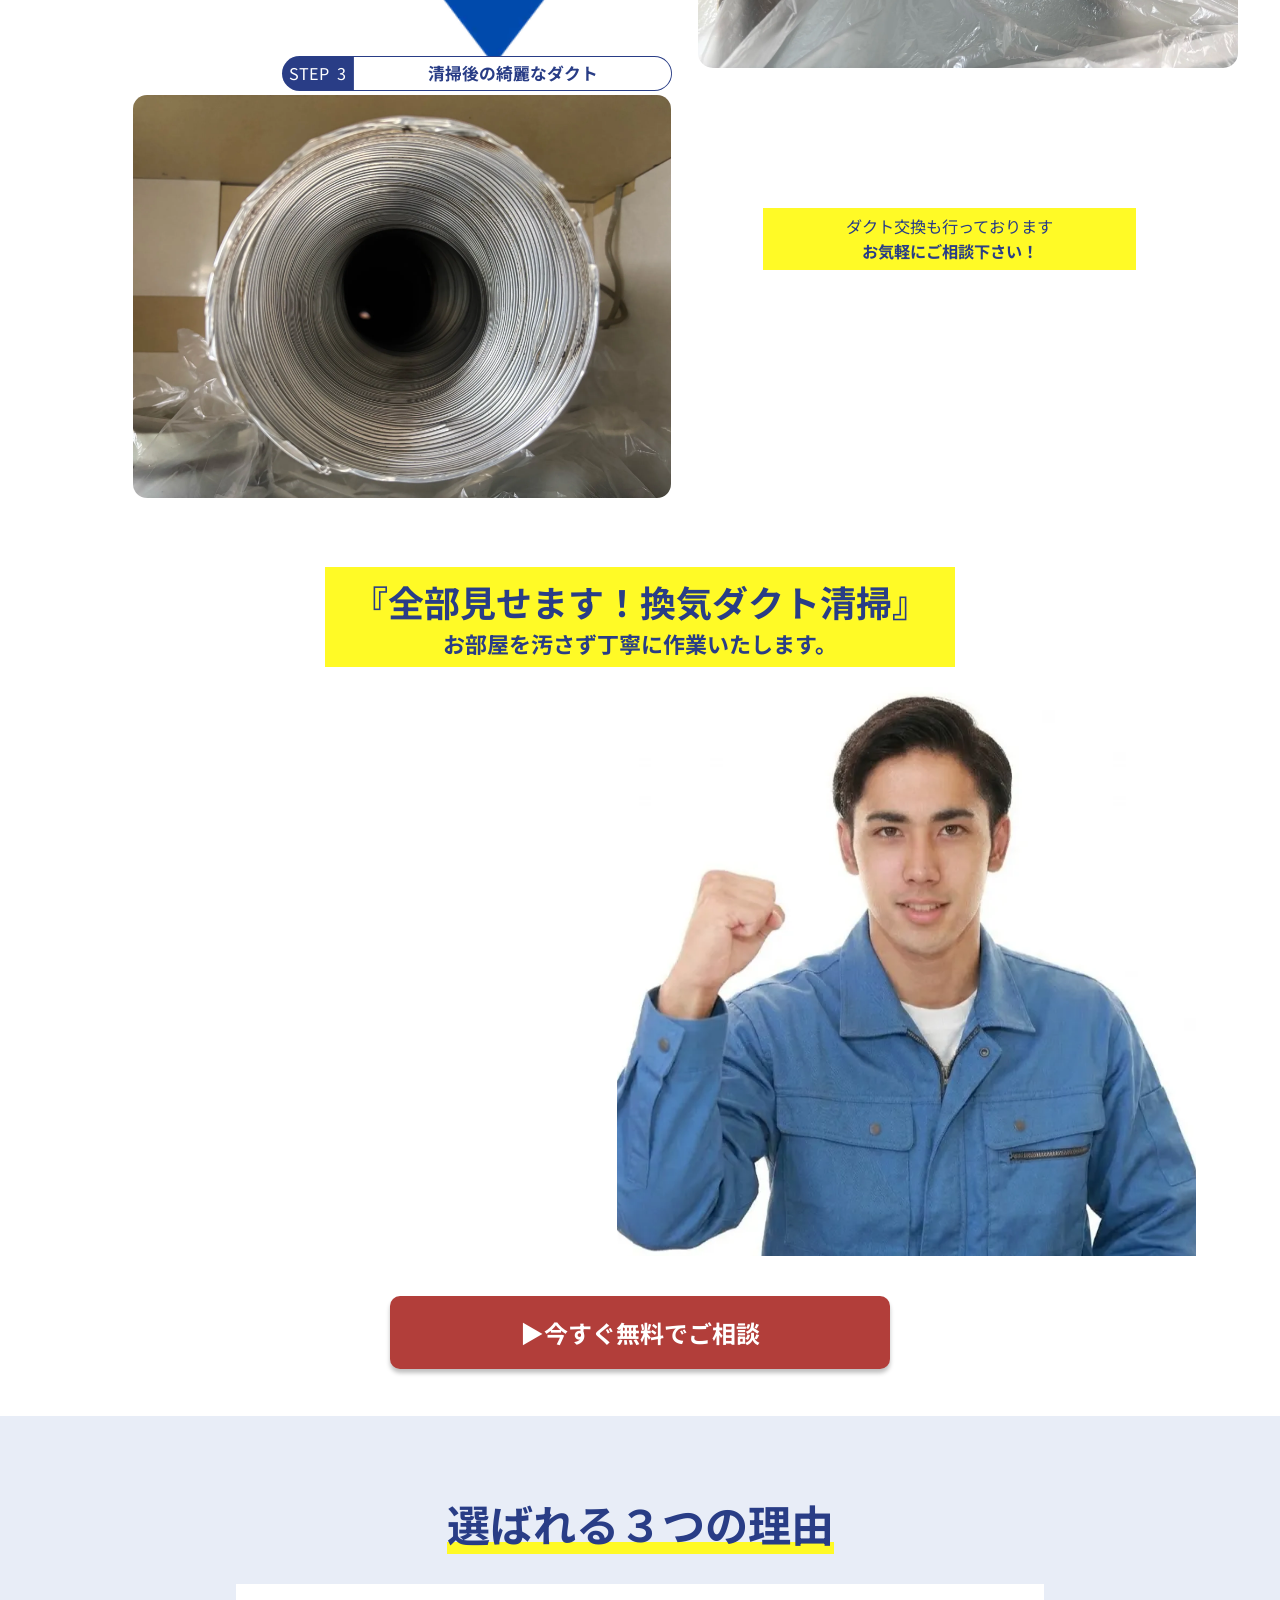
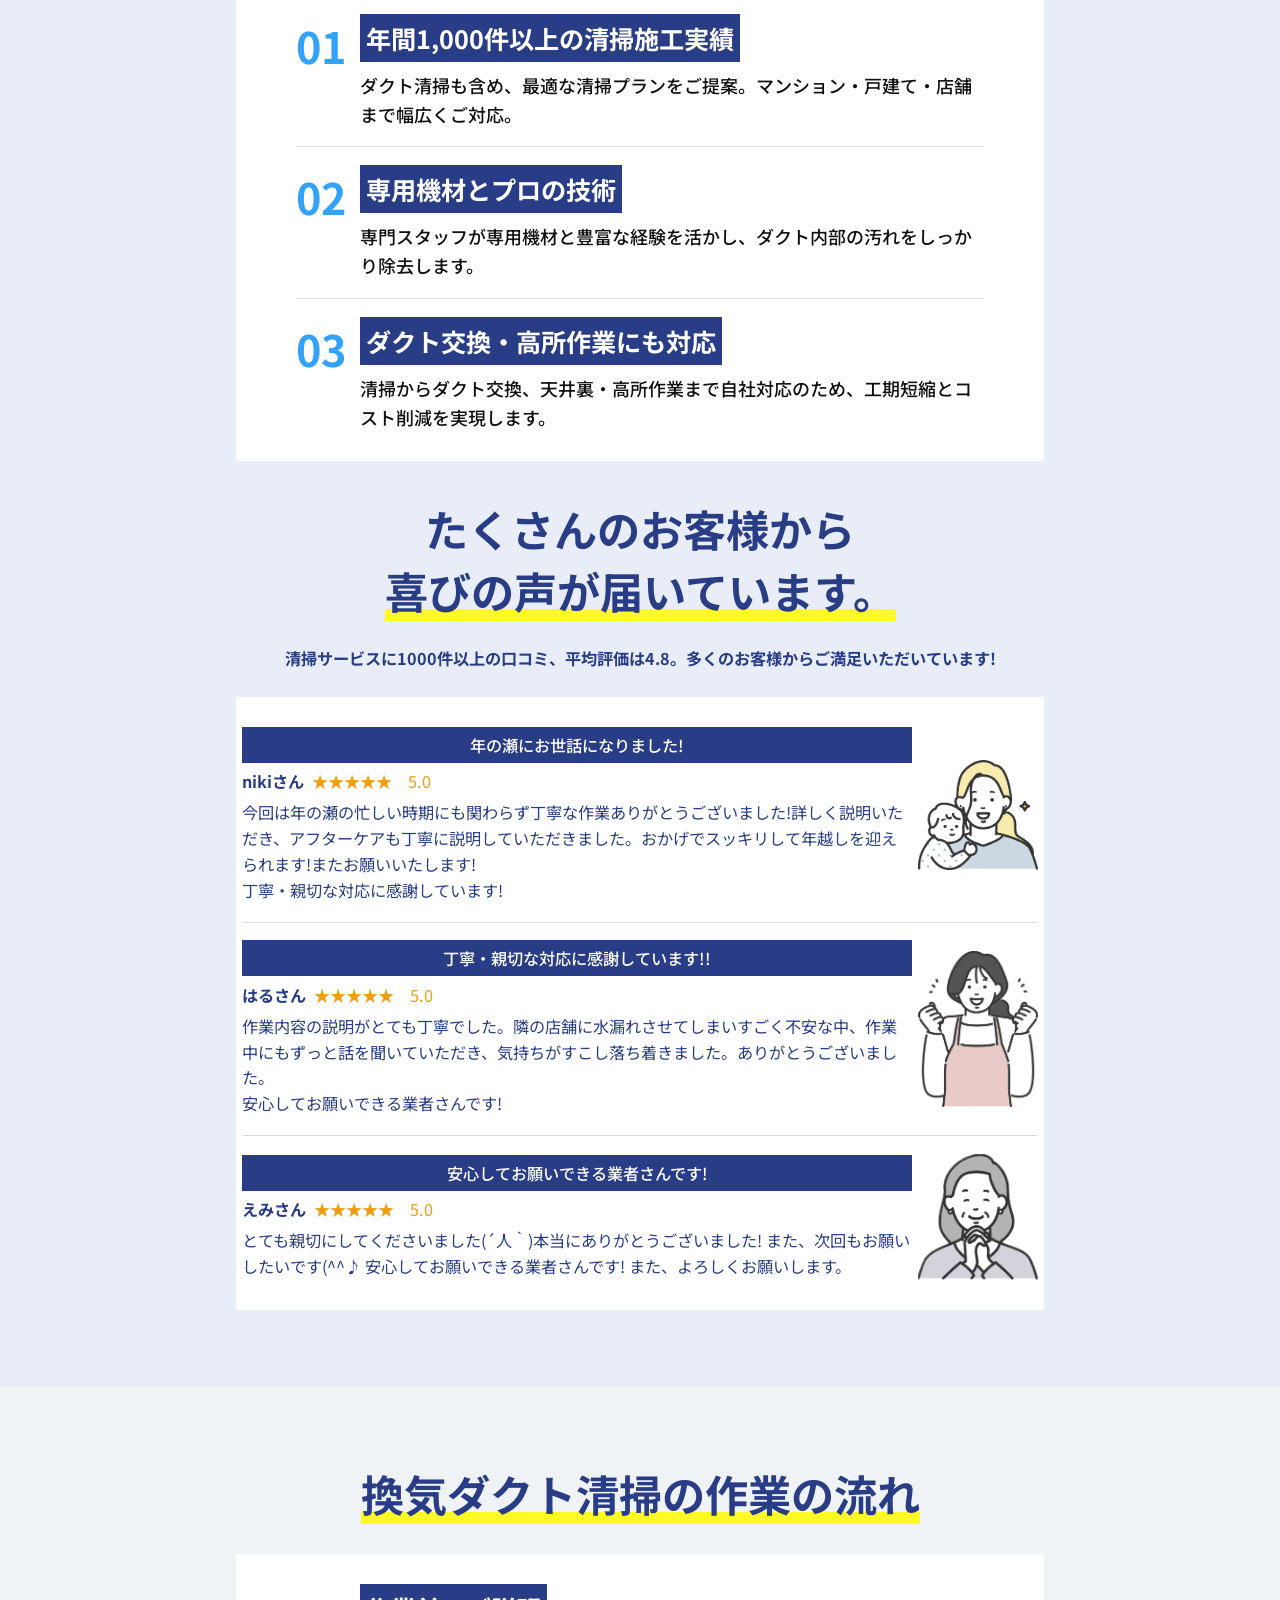
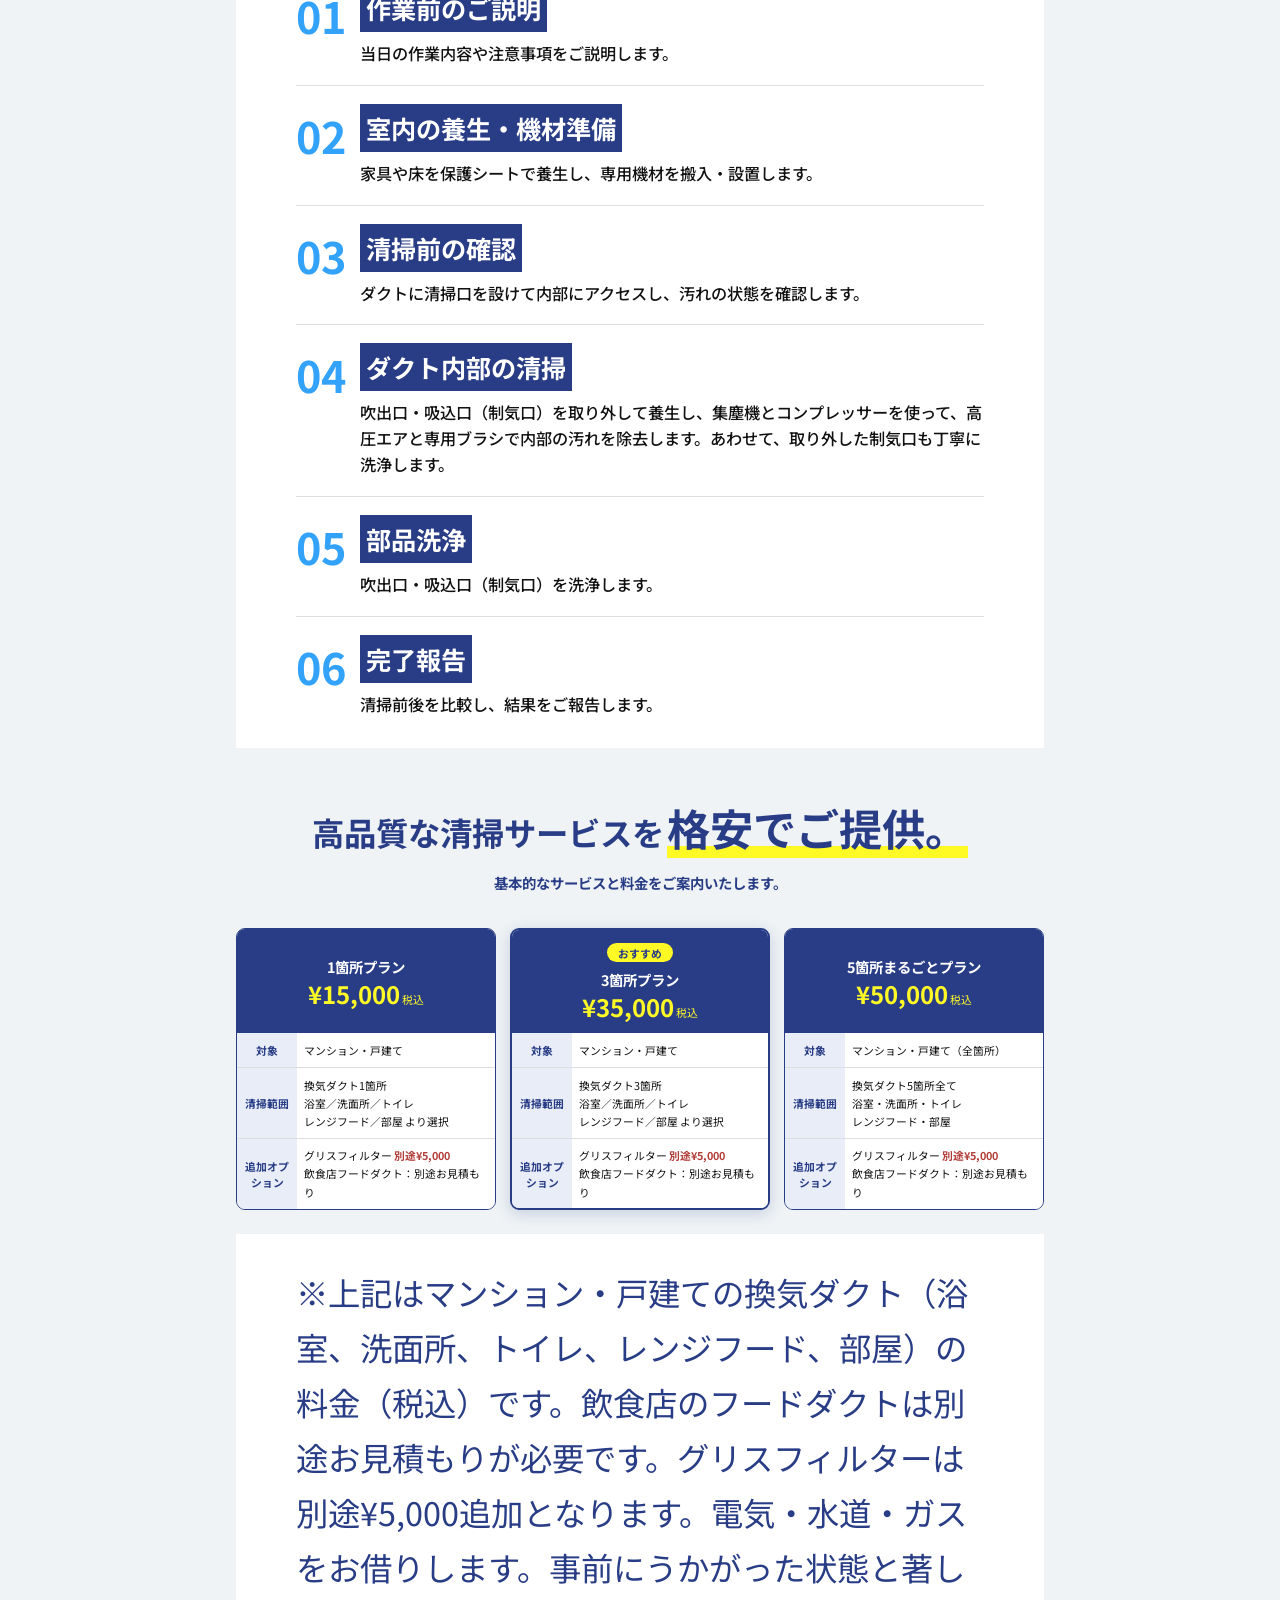
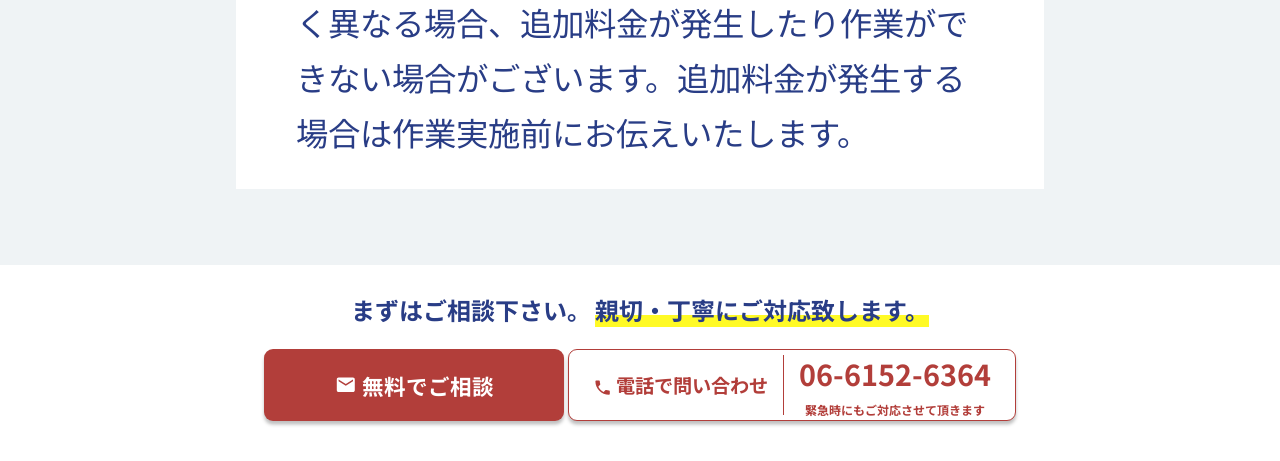
==== commit 08e19ccf: "html/css: 料金注記フォントをreview-bodyと同じ設定に統一 clamp(12px,1.25vw,24px)＋1200px以上で18pxに固定。  Co-Authored-By: Cl" ====
--- a/index.html
+++ b/index.html
@@ -713,7 +713,7 @@
           </div>
         </div>
         <div class="pricing-note bg-white">
-          <p class="navy" style="font-size:clamp(12px,1.25vw,14px); line-height:1.7;">※上記はマンション・戸建ての換気ダクト（浴室、洗面所、トイレ、レンジフード、部屋）の料金（税込）です。飲食店のフードダクトは別途お見積もりが必要です。グリスフィルターは別途¥5,000追加となります。電気・水道・ガスをお借りします。事前にうかがった状態と著しく異なる場合、追加料金が発生したり作業ができない場合がございます。追加料金が発生する場合は作業実施前にお伝えいたします。</p>
+          <p class="navy" style="font-size:clamp(12px,1.25vw,24px); line-height:1.7;">※上記はマンション・戸建ての換気ダクト（浴室、洗面所、トイレ、レンジフード、部屋）の料金（税込）です。飲食店のフードダクトは別途お見積もりが必要です。グリスフィルターは別途¥5,000追加となります。電気・水道・ガスをお借りします。事前にうかがった状態と著しく異なる場合、追加料金が発生したり作業ができない場合がございます。追加料金が発生する場合は作業実施前にお伝えいたします。</p>
         </div>
       </div>
     </div>
--- a/css/kanki_dakuto_lp.css
+++ b/css/kanki_dakuto_lp.css
@@ -1347,7 +1347,7 @@
 
   /* 料金注記 */
   .pricing-note p {
-    font-size: 14px !important;
+    font-size: 18px !important;
   }
 
   /* ベネフィット：フォント・アイコンを固定しはみ出しを防ぐ */
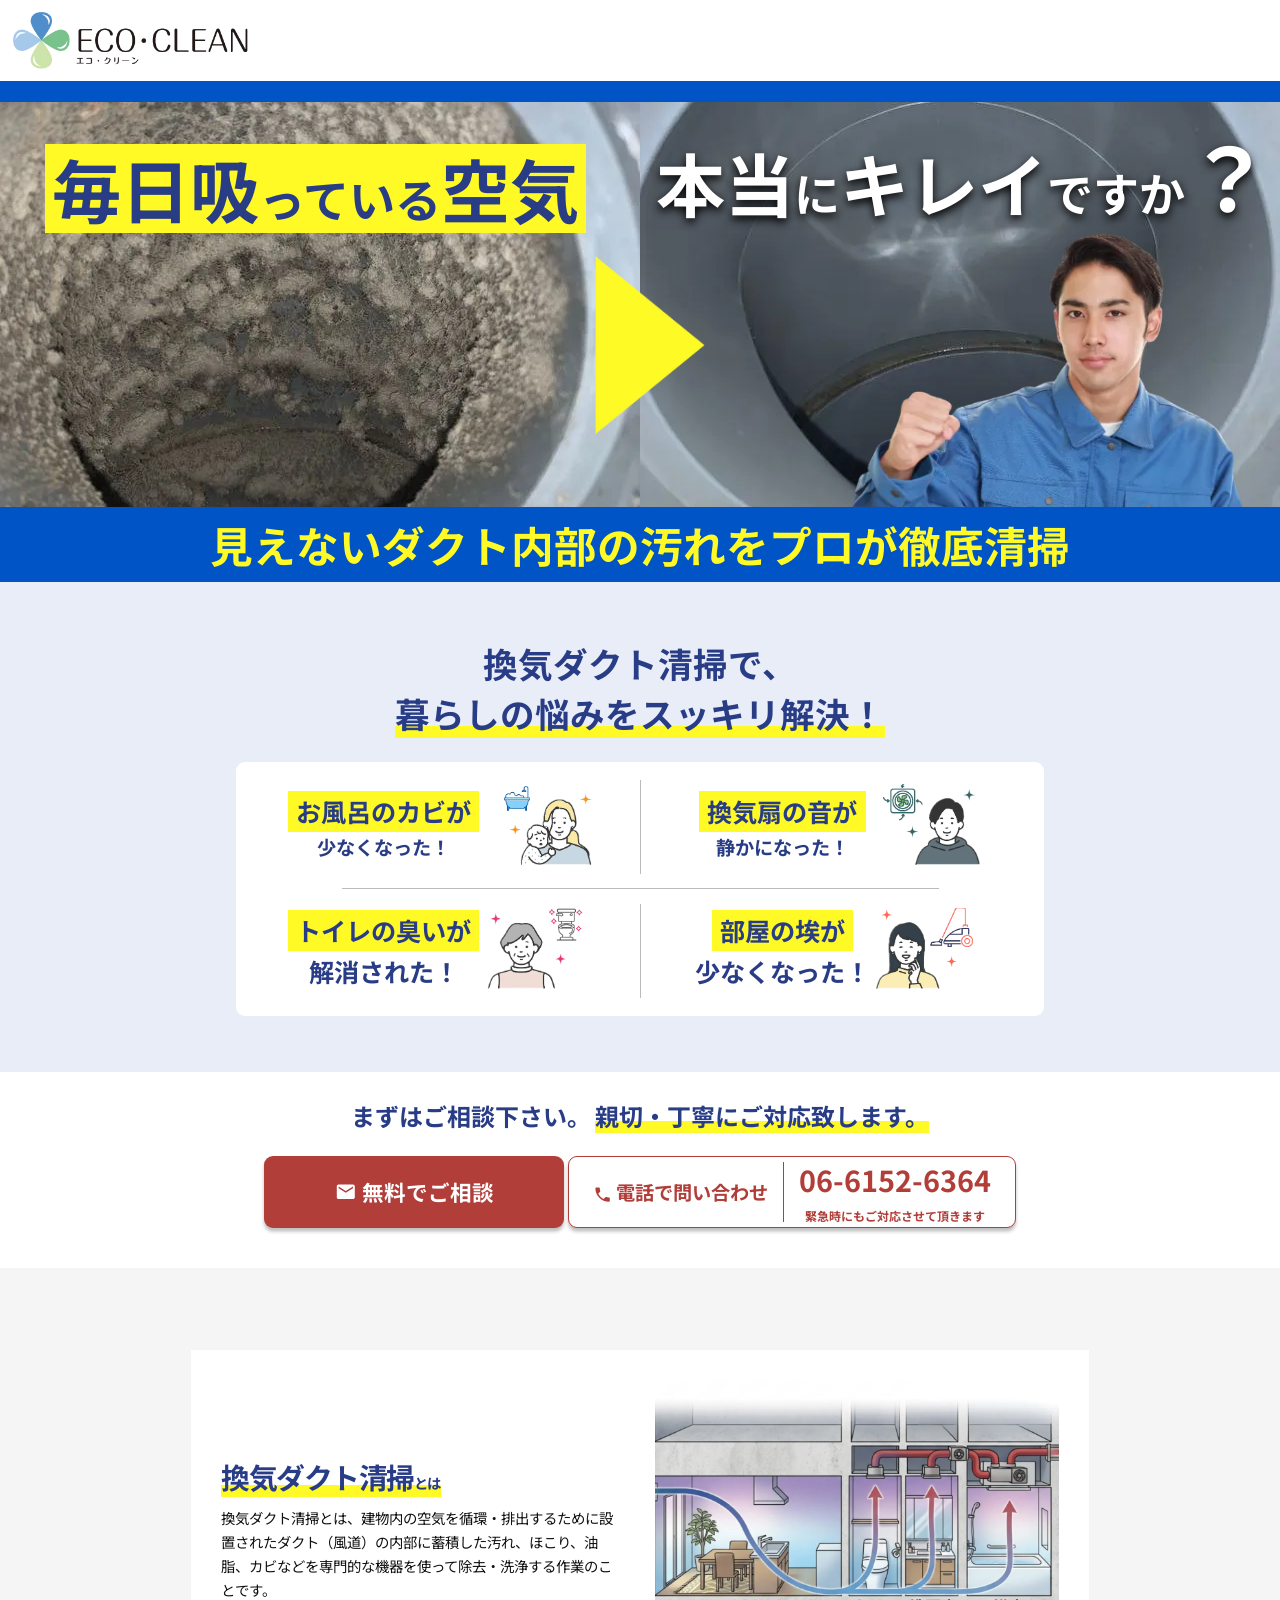
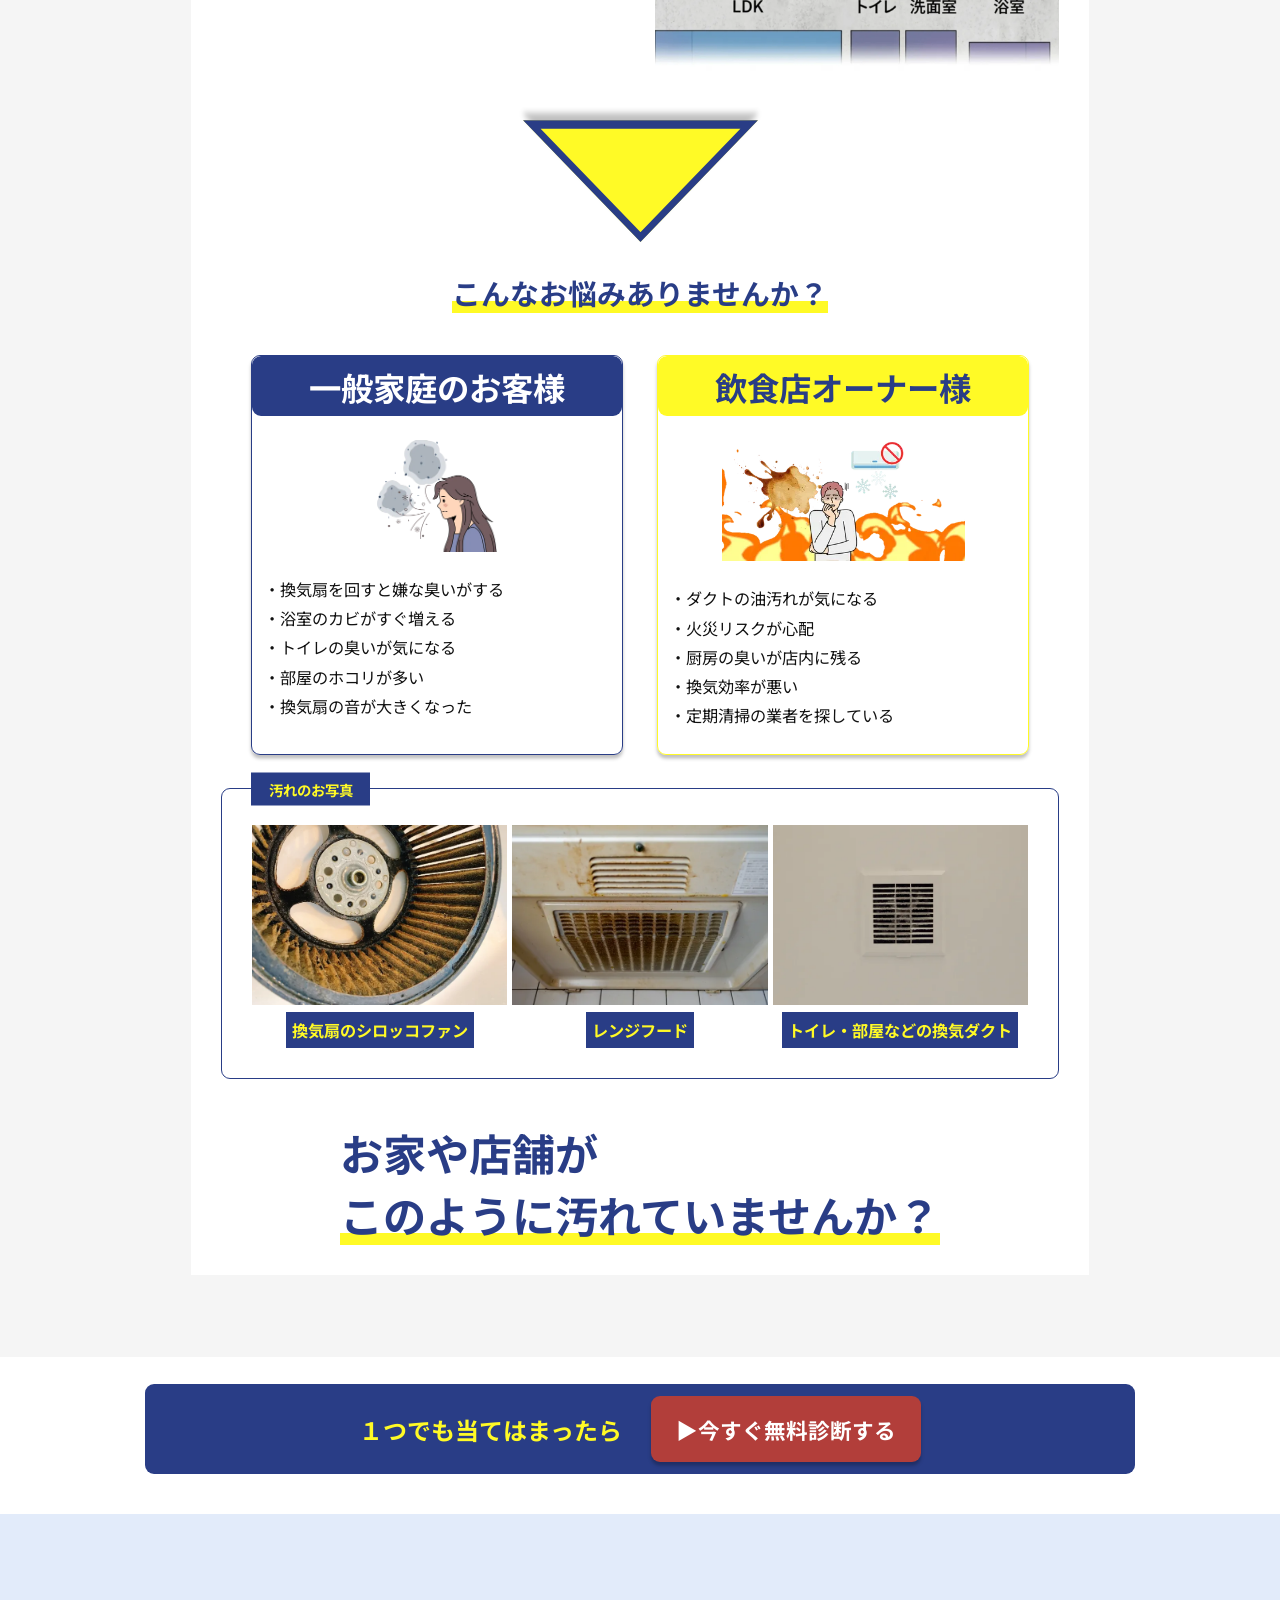
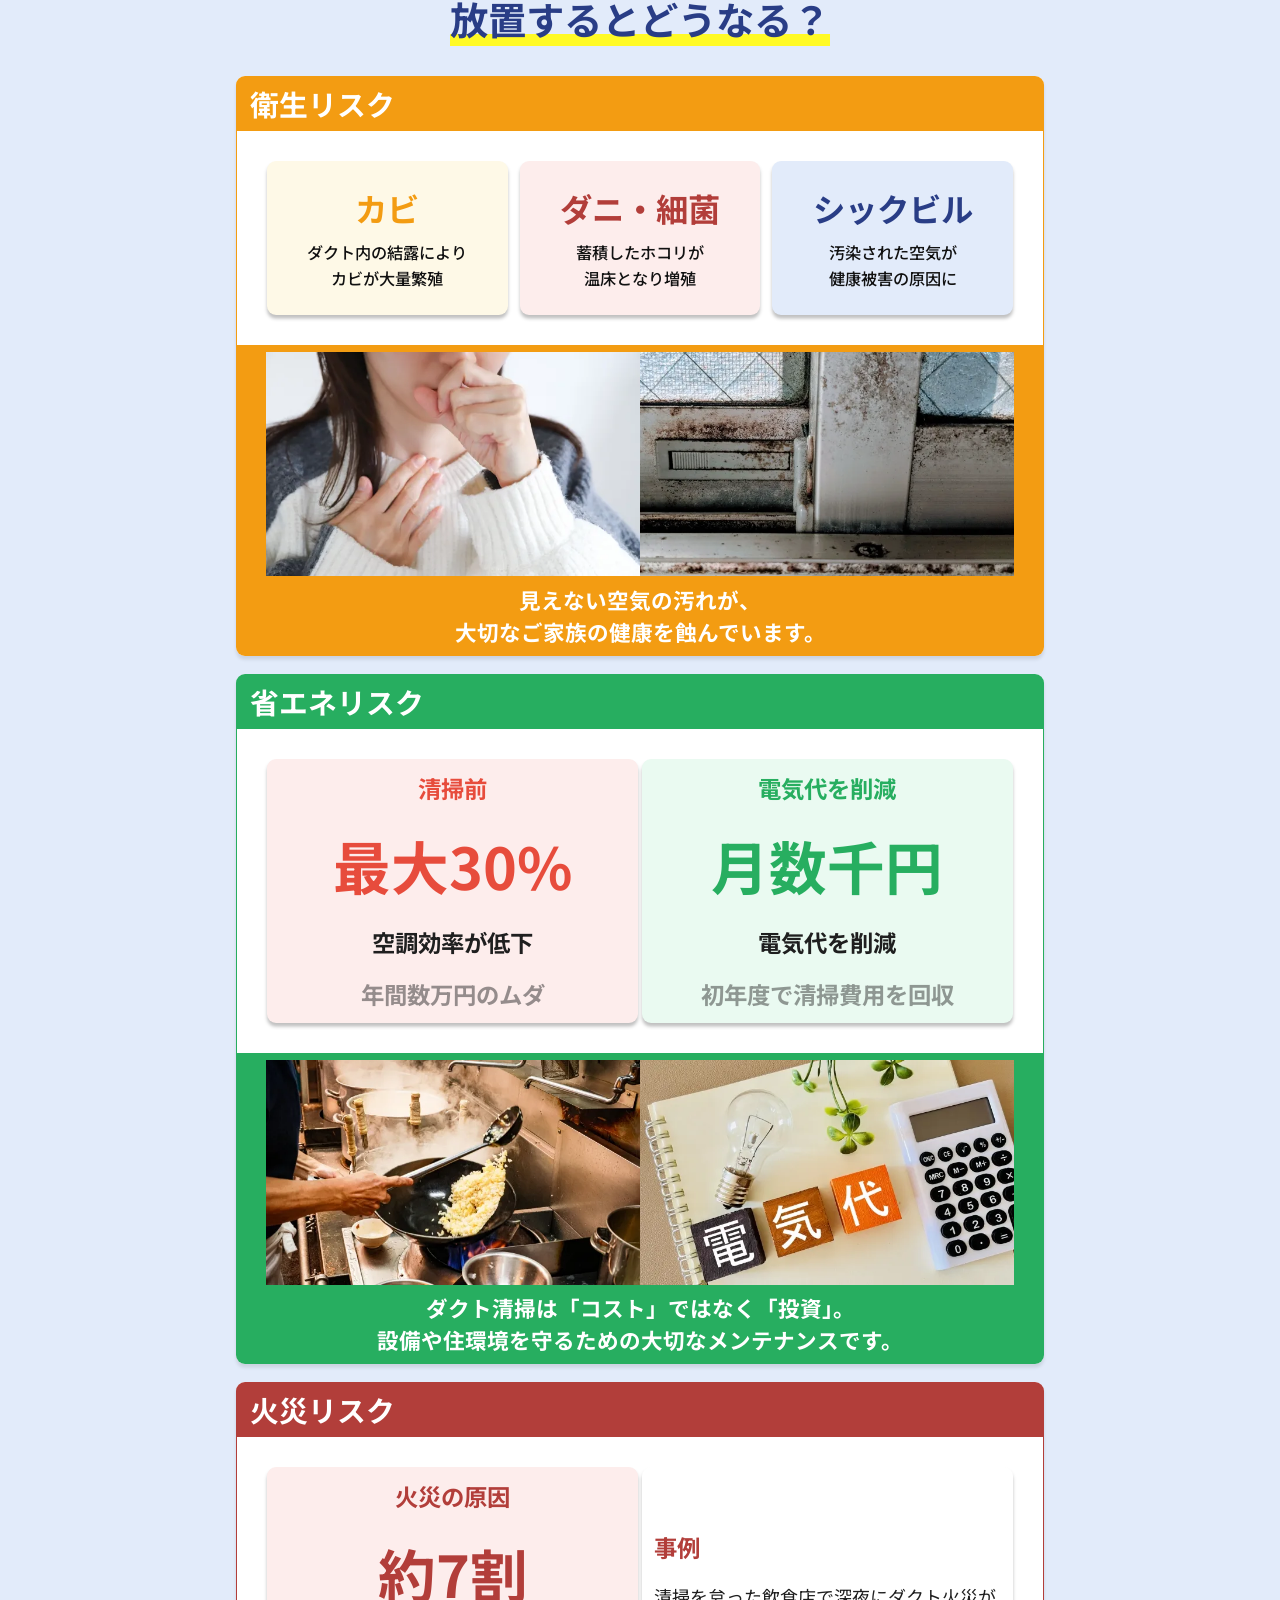
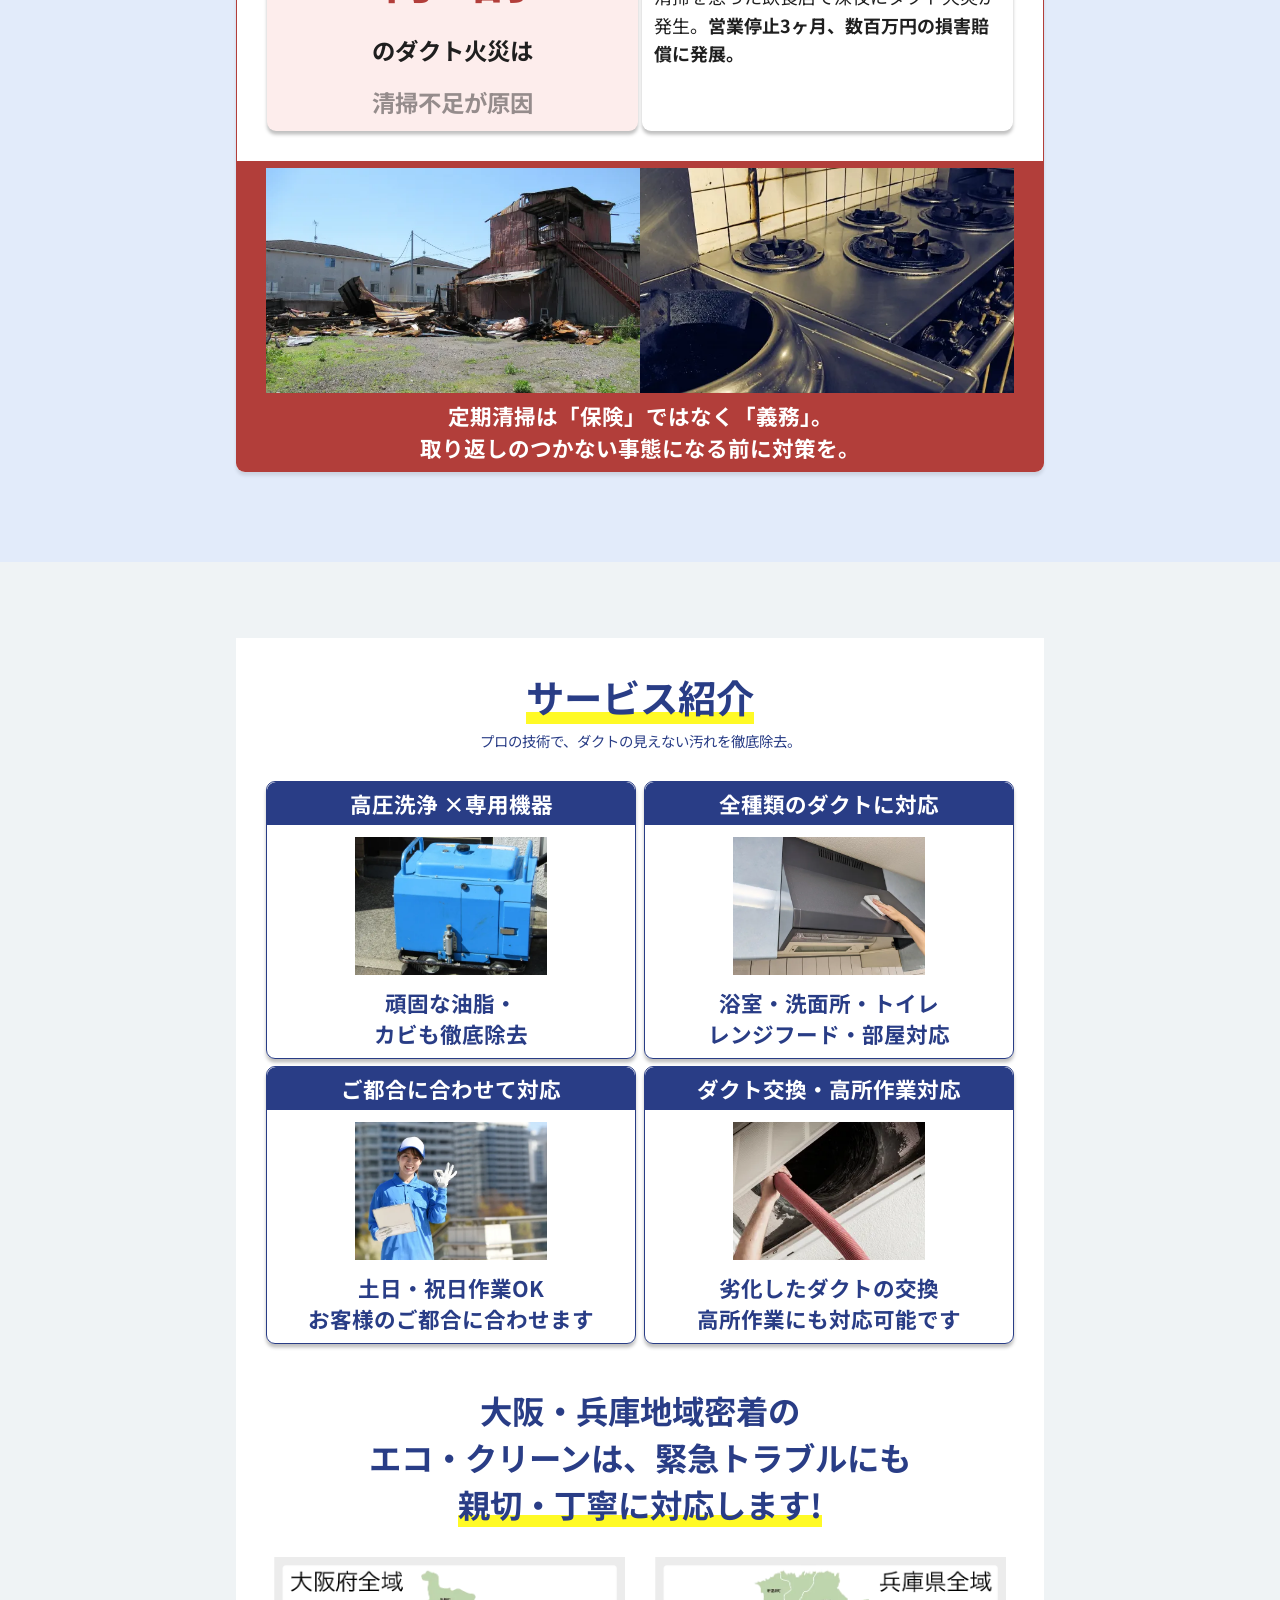
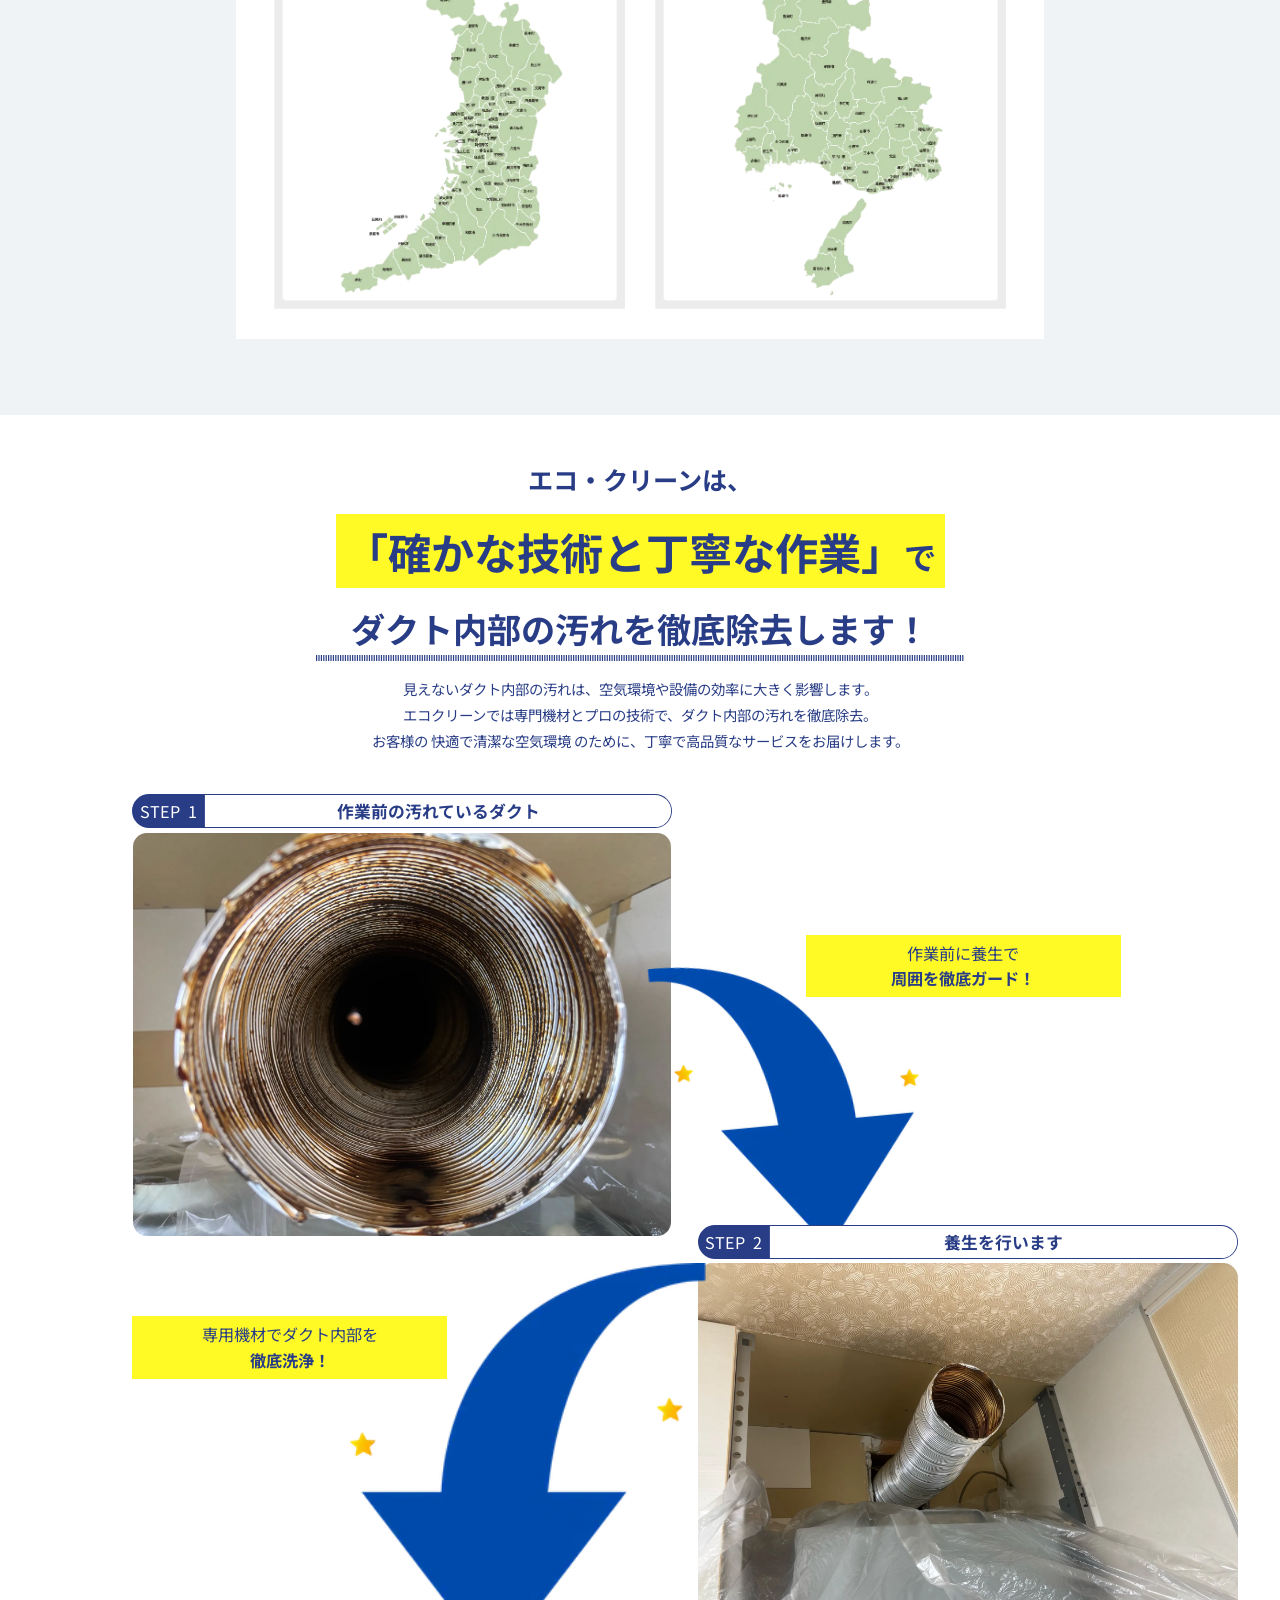
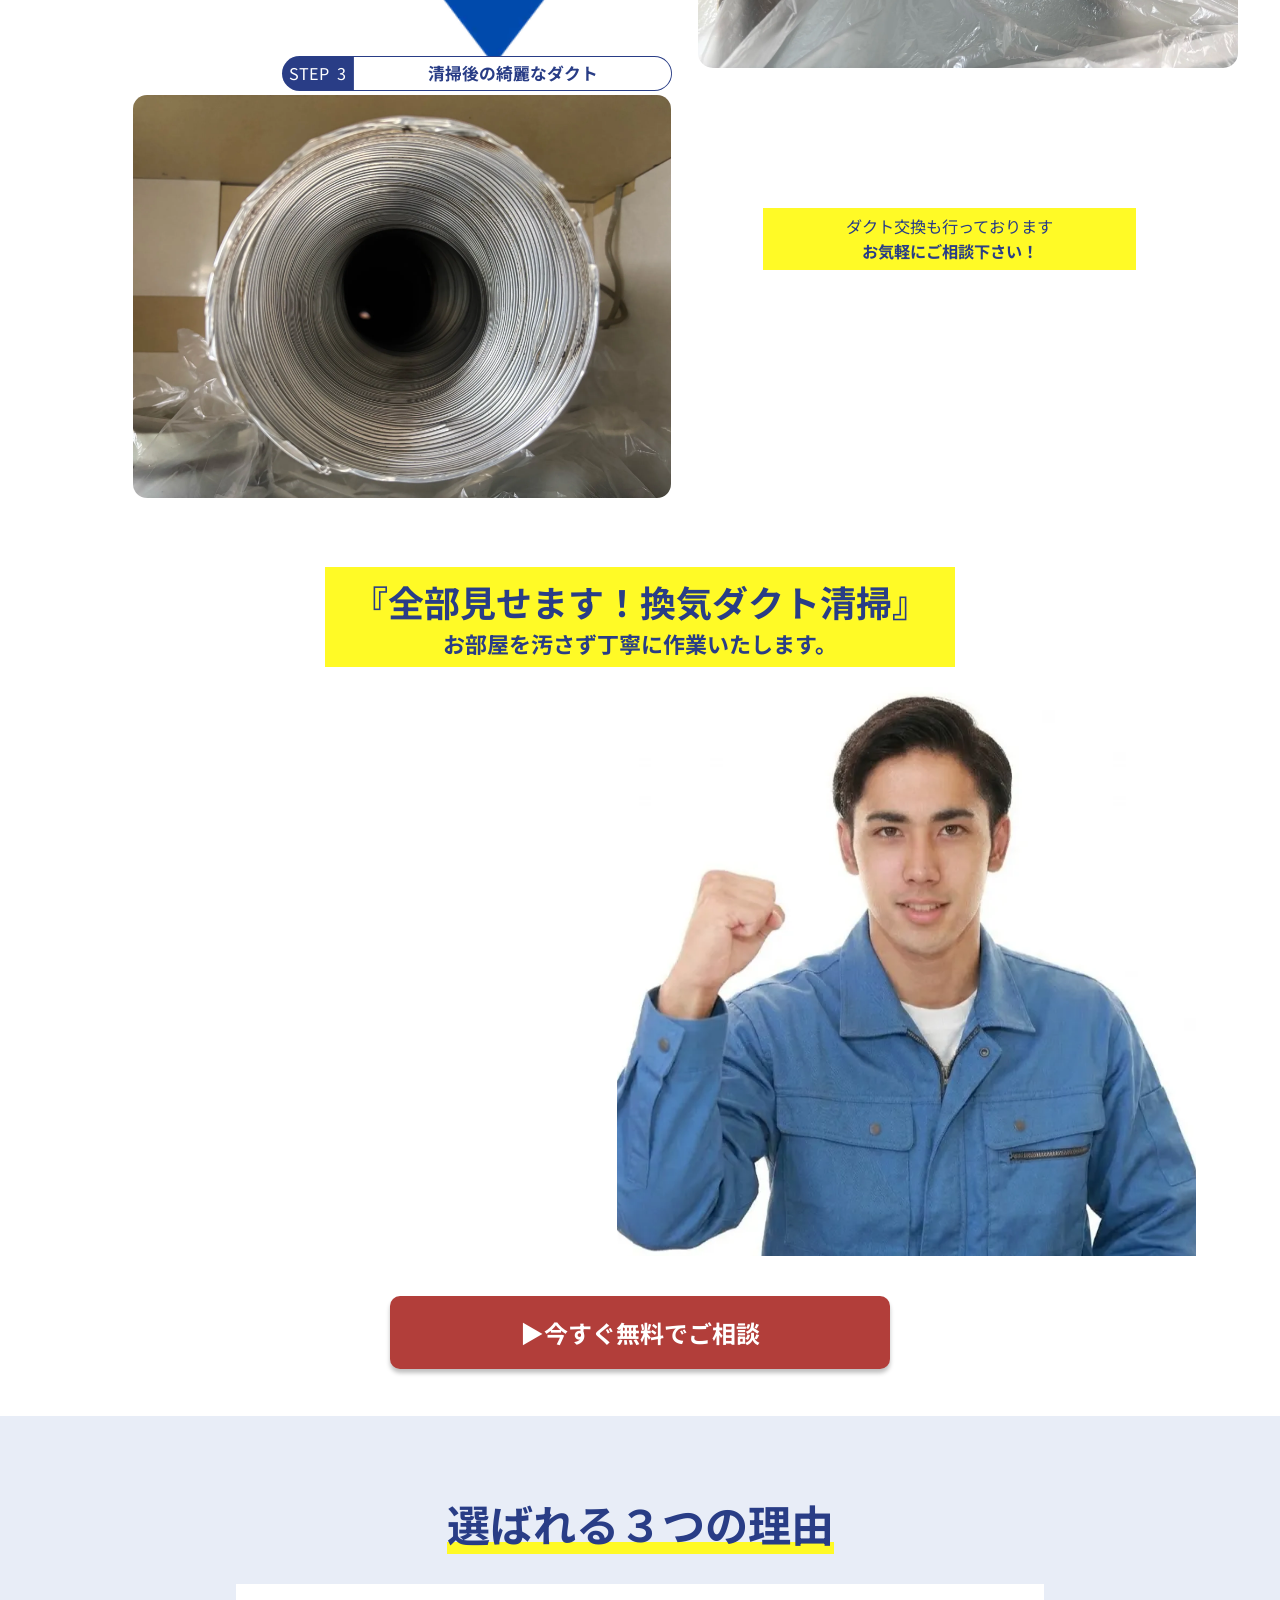
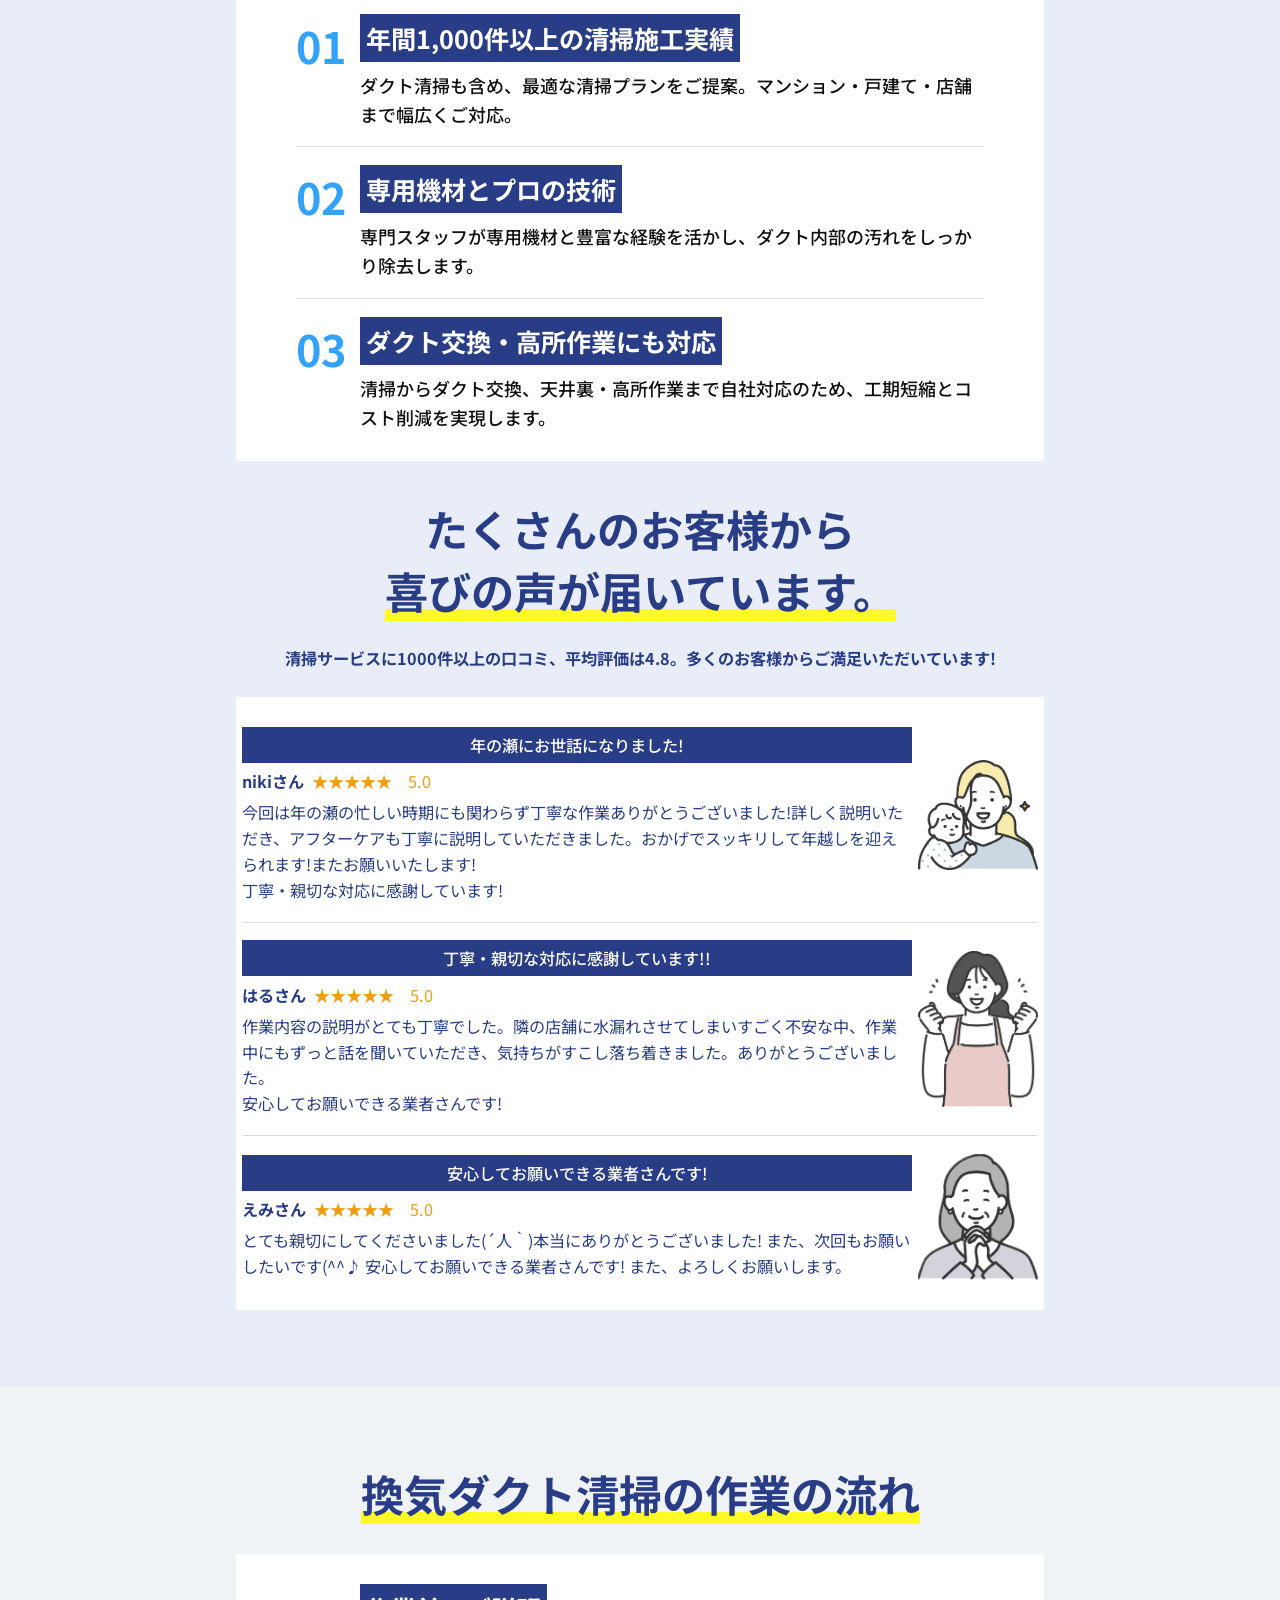
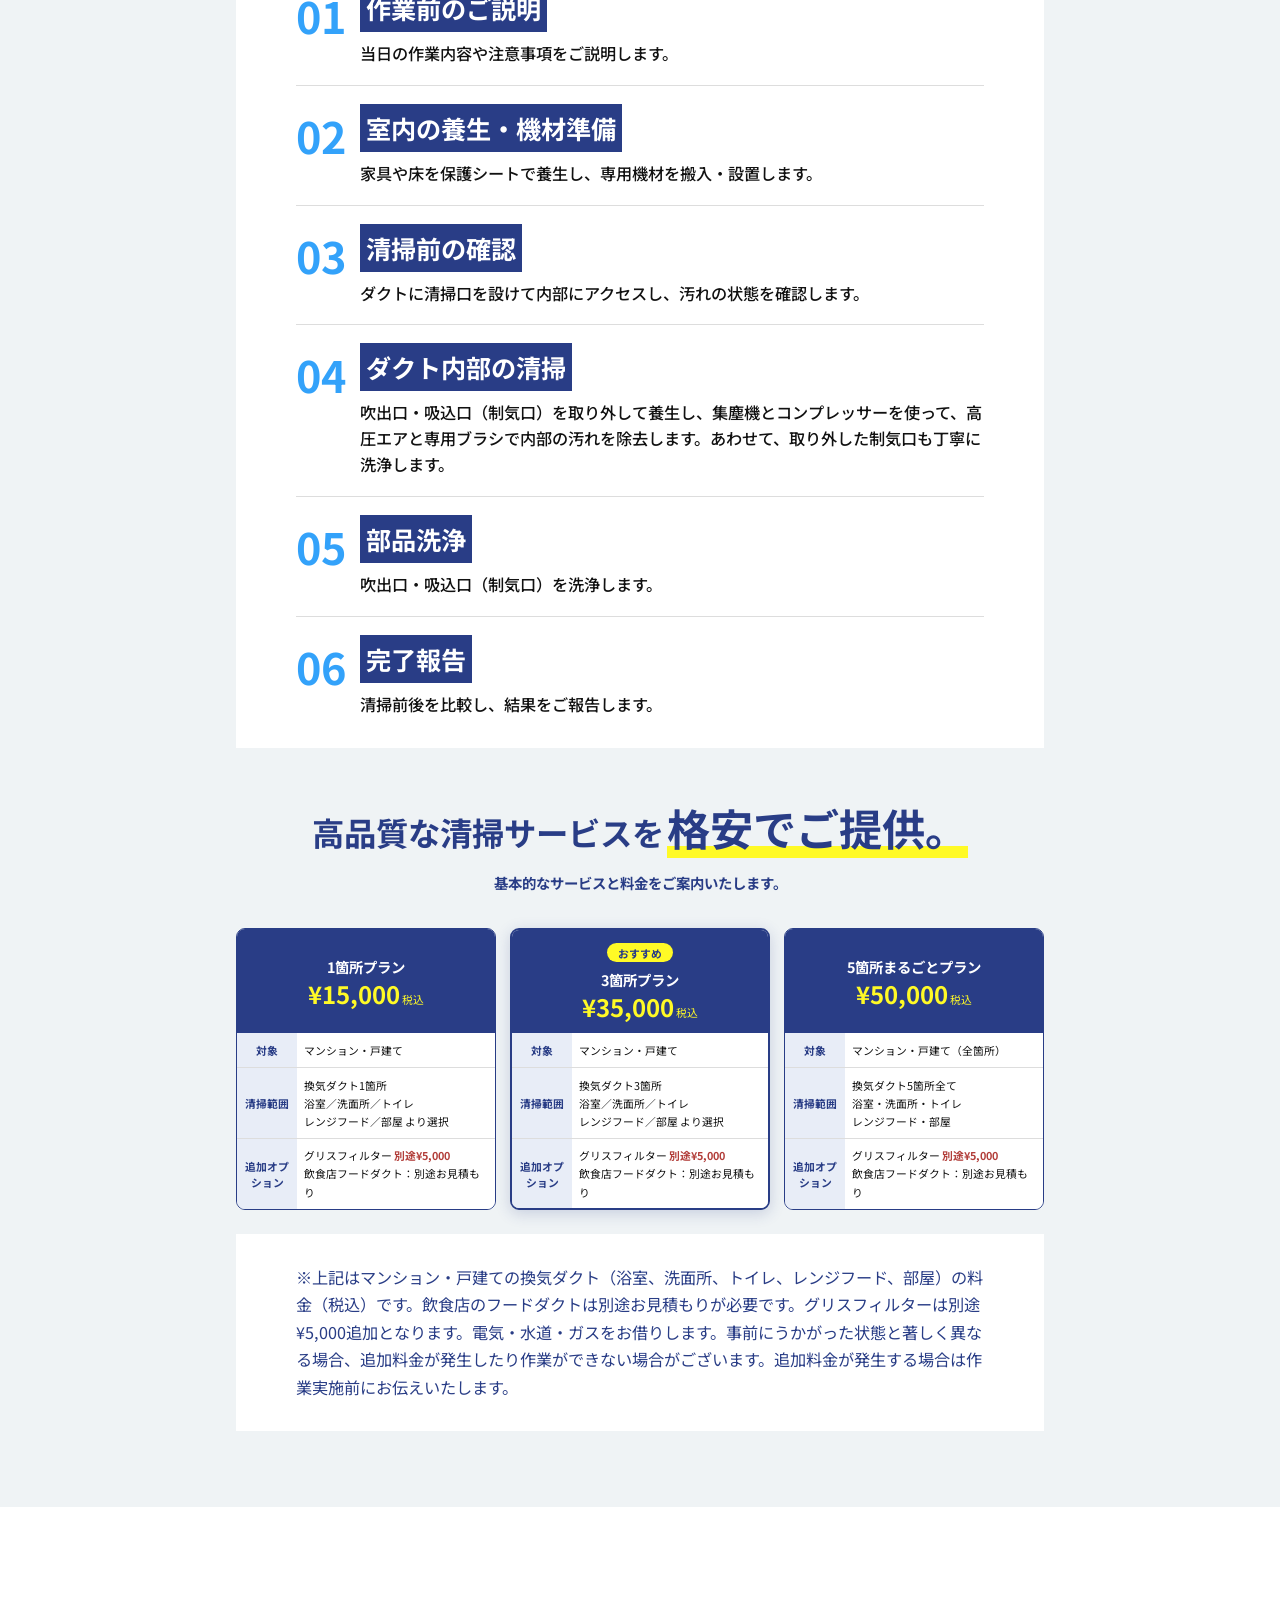
==== commit 34c91b83: "html: ページタイトルを変更 エコ・クリーン｜換気ダクト清掃 → 大阪・兵庫地域密着の換気ダクト清掃｜エコ・クリーン  Co-Authored-By: Claude Sonnet 4.6 <nor" ====
--- a/index.html
+++ b/index.html
@@ -3,7 +3,7 @@
 <head>
   <meta charset="UTF-8" />
   <meta name="viewport" content="width=device-width, initial-scale=1.0" />
-  <title>エコ・クリーン｜換気ダクト清掃</title>
+  <title>大阪・兵庫地域密着の換気ダクト清掃｜エコ・クリーン</title>
   <link rel="preconnect" href="https://fonts.googleapis.com" />
   <link rel="preconnect" href="https://fonts.gstatic.com" crossorigin />
   <link href="https://fonts.googleapis.com/css2?family=Noto+Sans+JP:wght@400;700&display=swap" rel="stylesheet" />
--- a/css/kanki_dakuto_lp.css
+++ b/css/kanki_dakuto_lp.css
@@ -1340,8 +1340,8 @@
     font-size: 18px !important;
   }
 
-  /* 料金セクション見出し */
-  .pricing-section > div > p {
+  /* 料金セクション見出し（pricing-noteは除外） */
+  .pricing-section > div:not(.pricing-note) > p {
     font-size: 36px !important;
   }
 
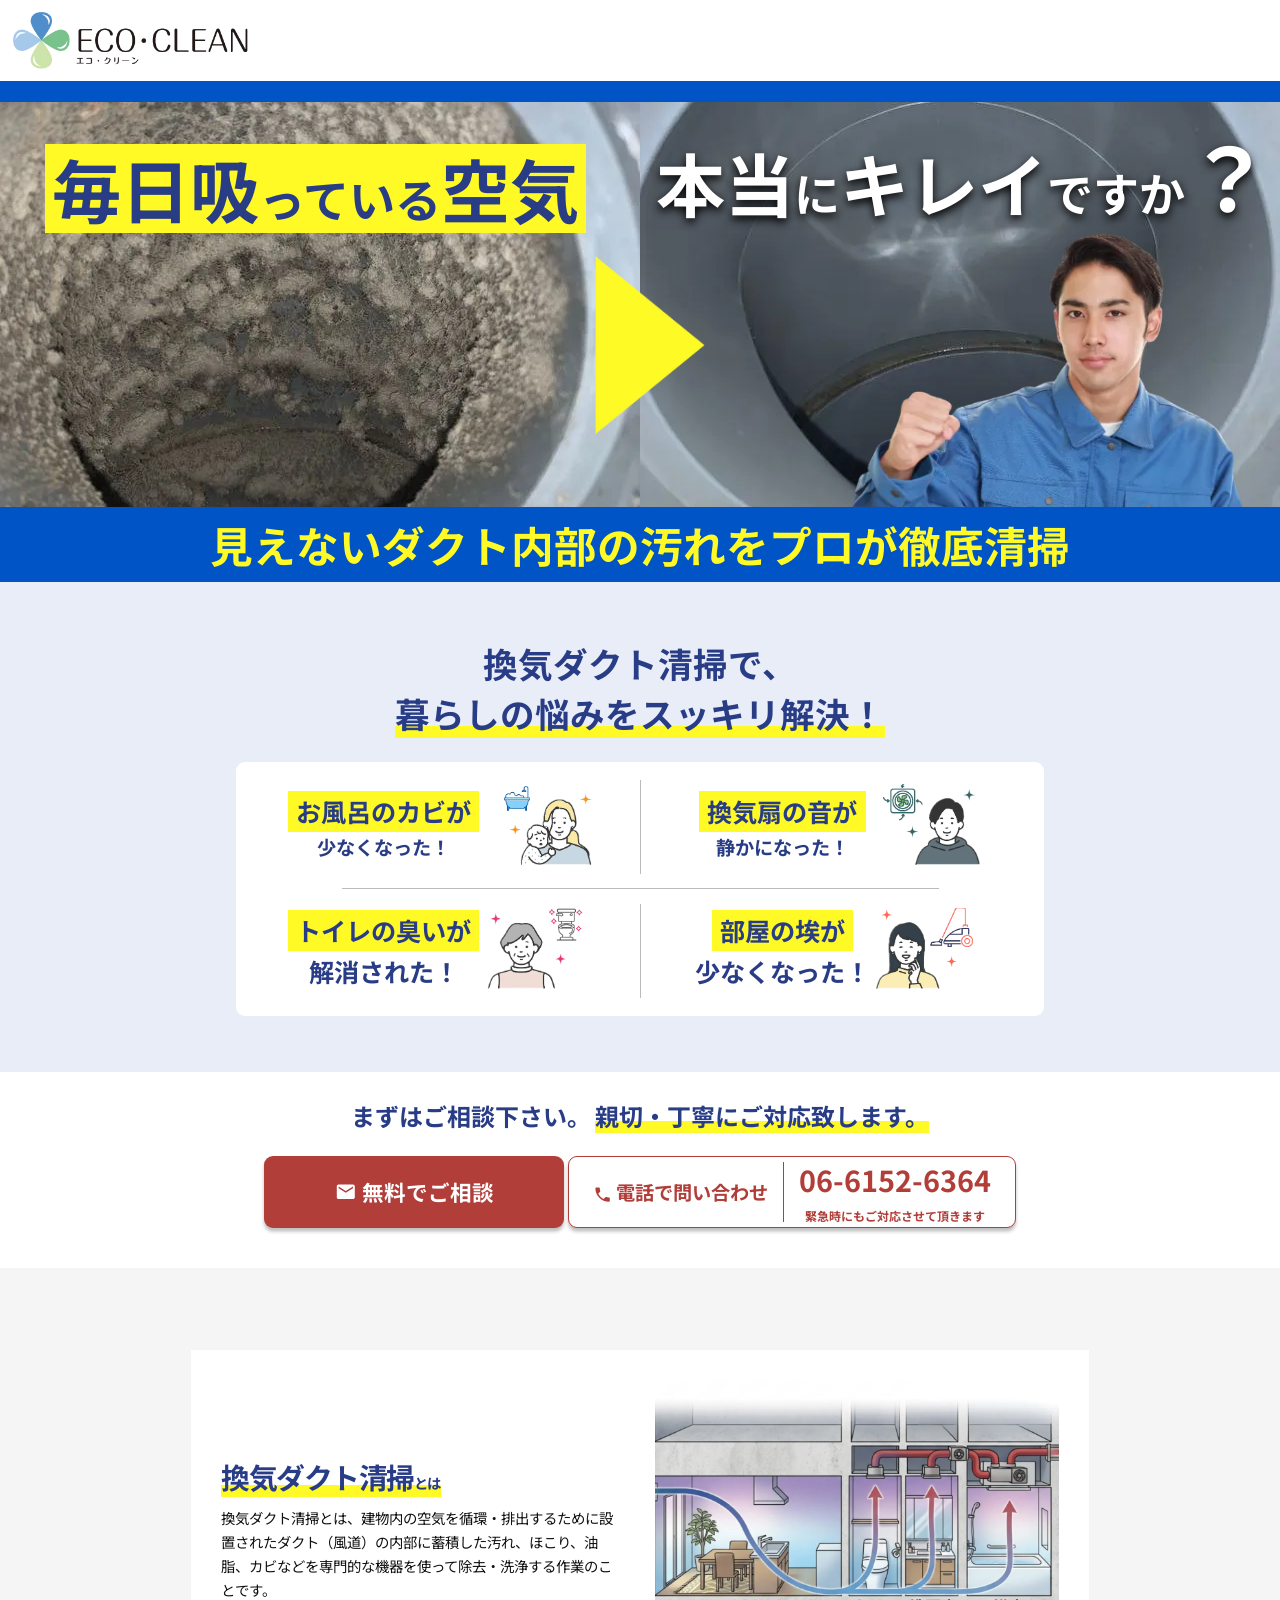
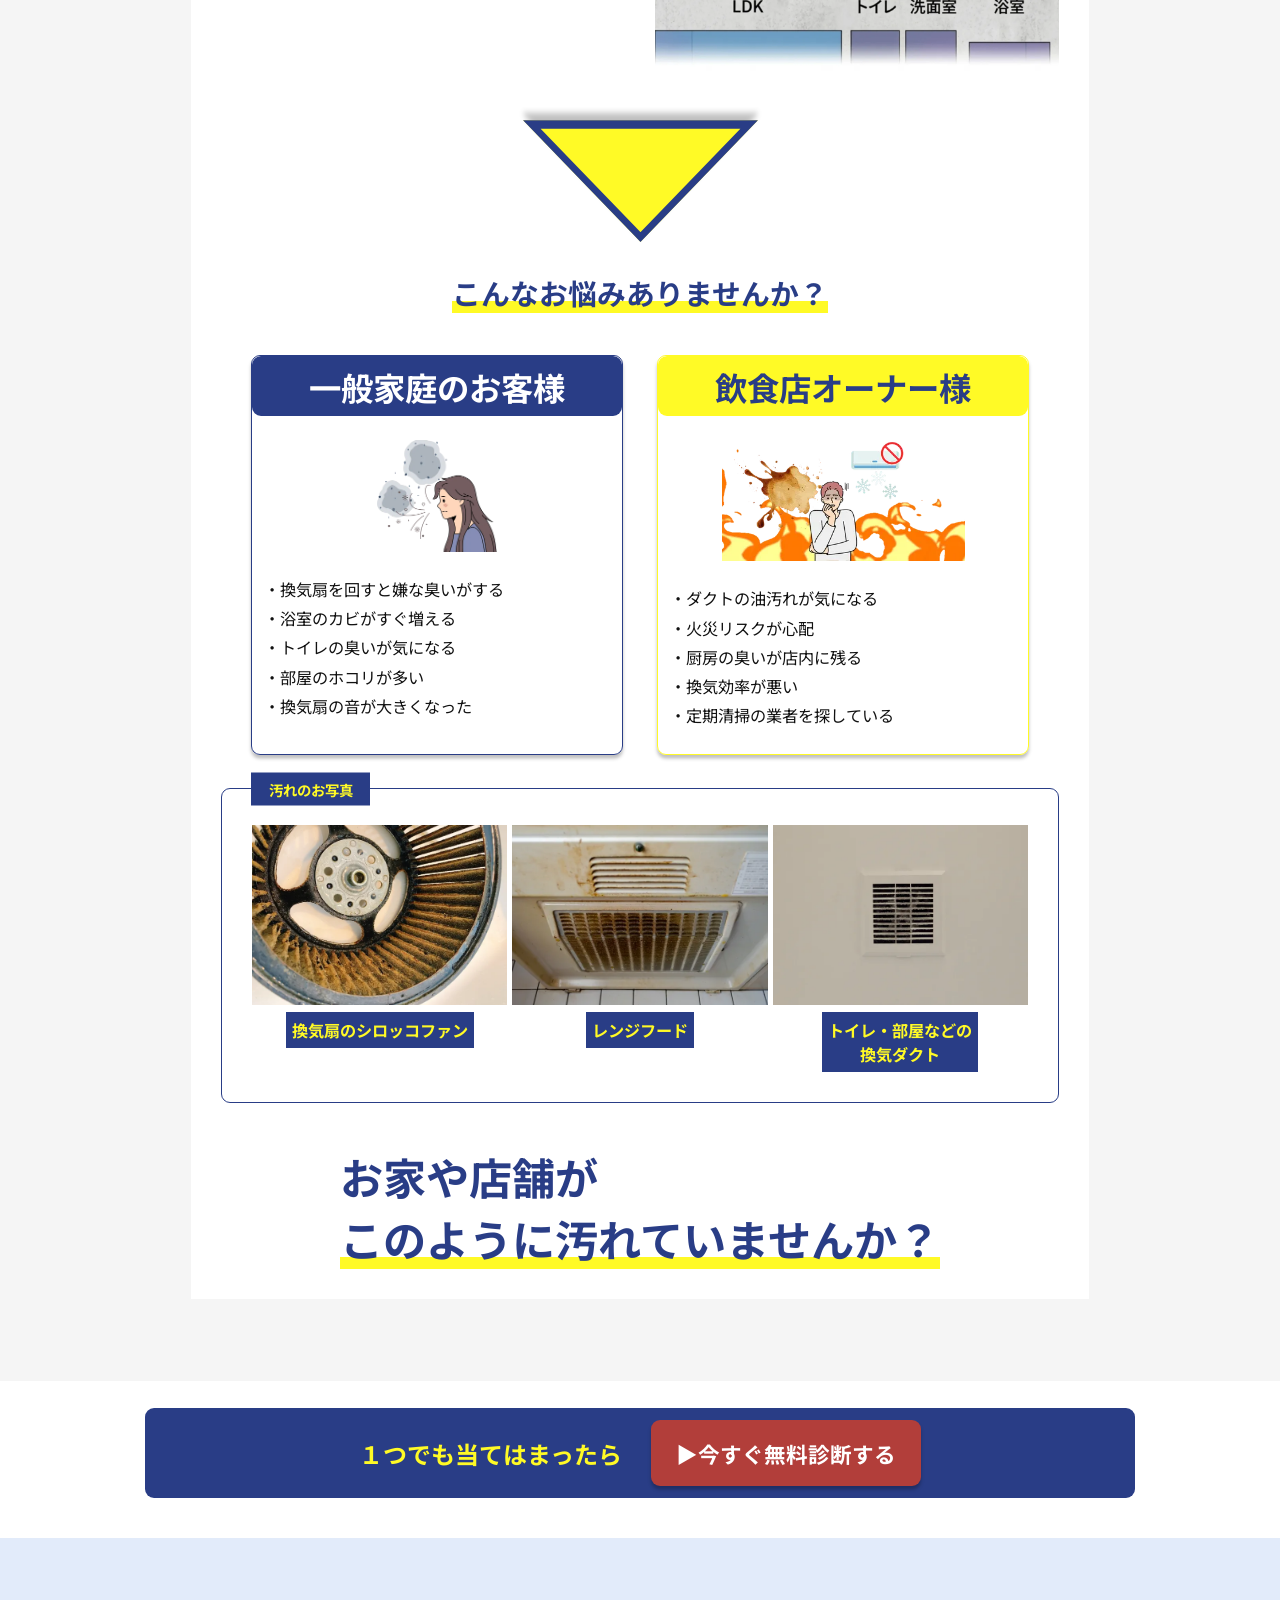
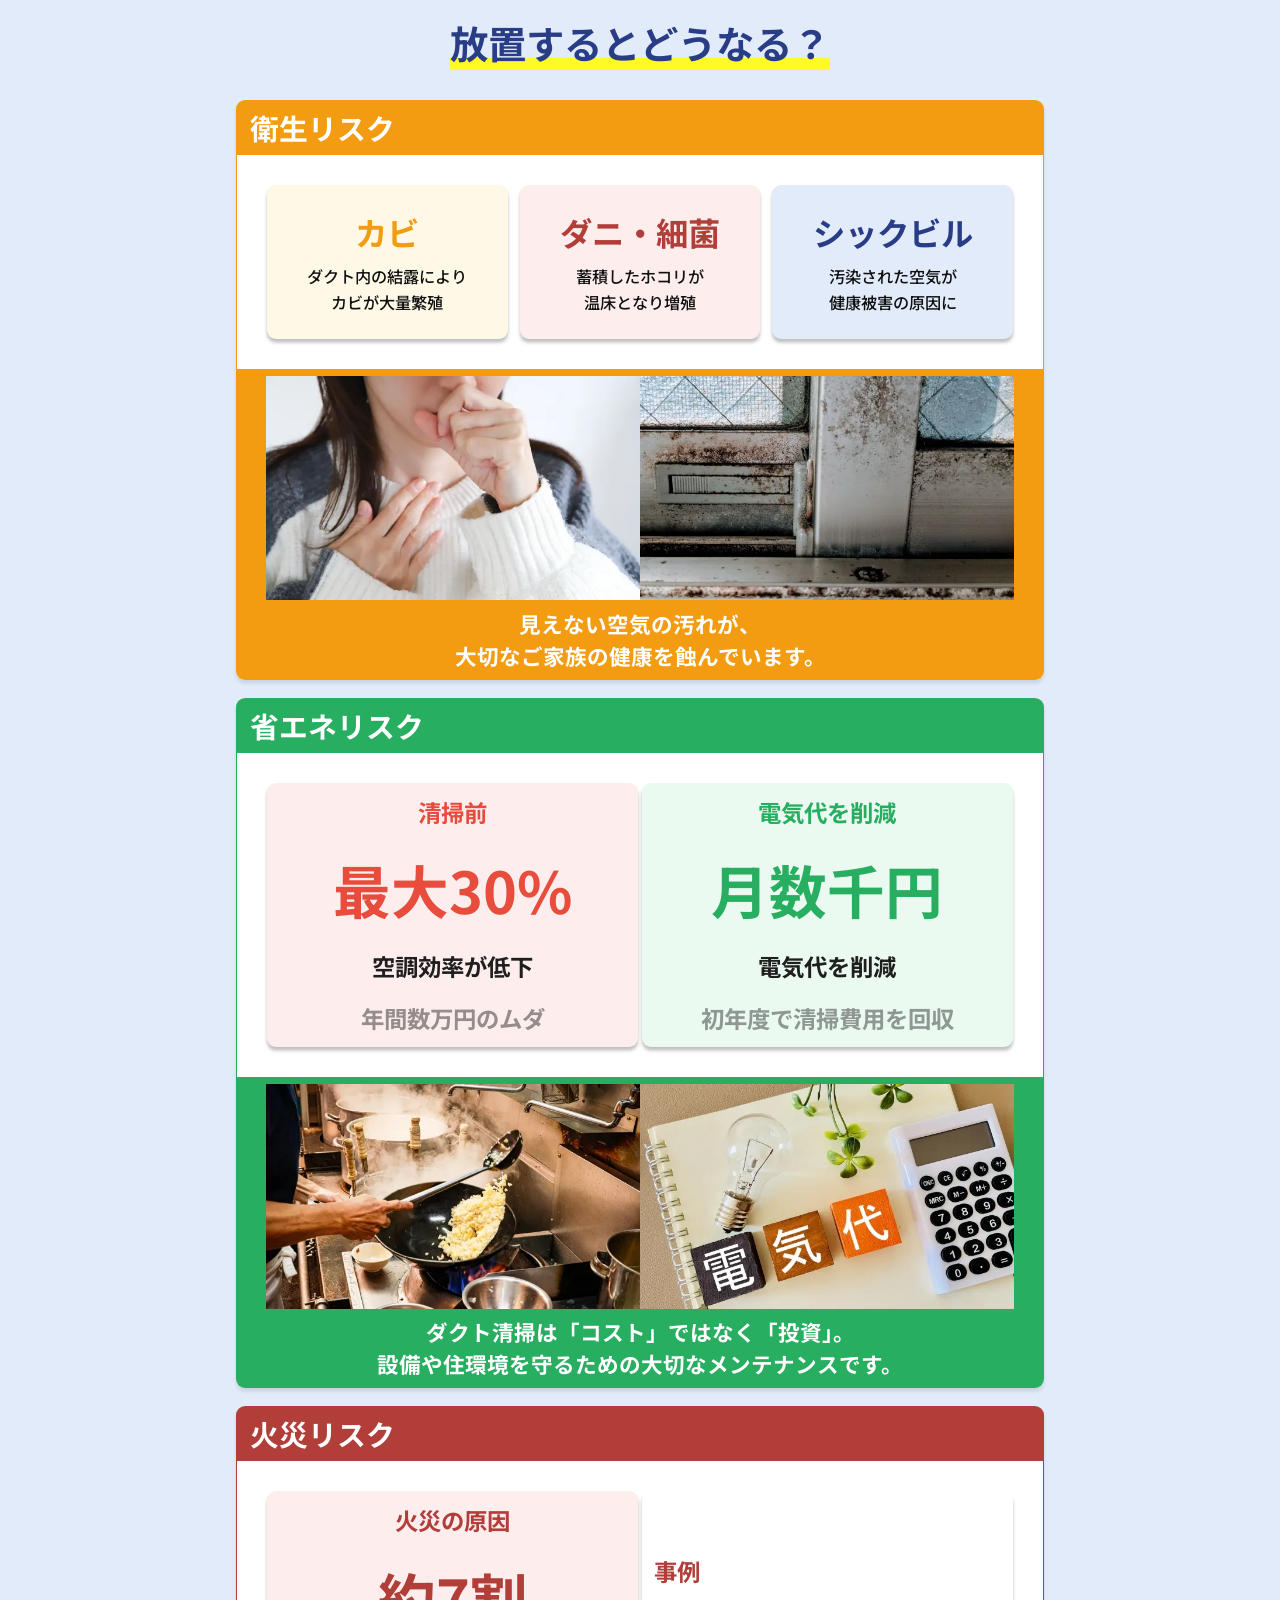
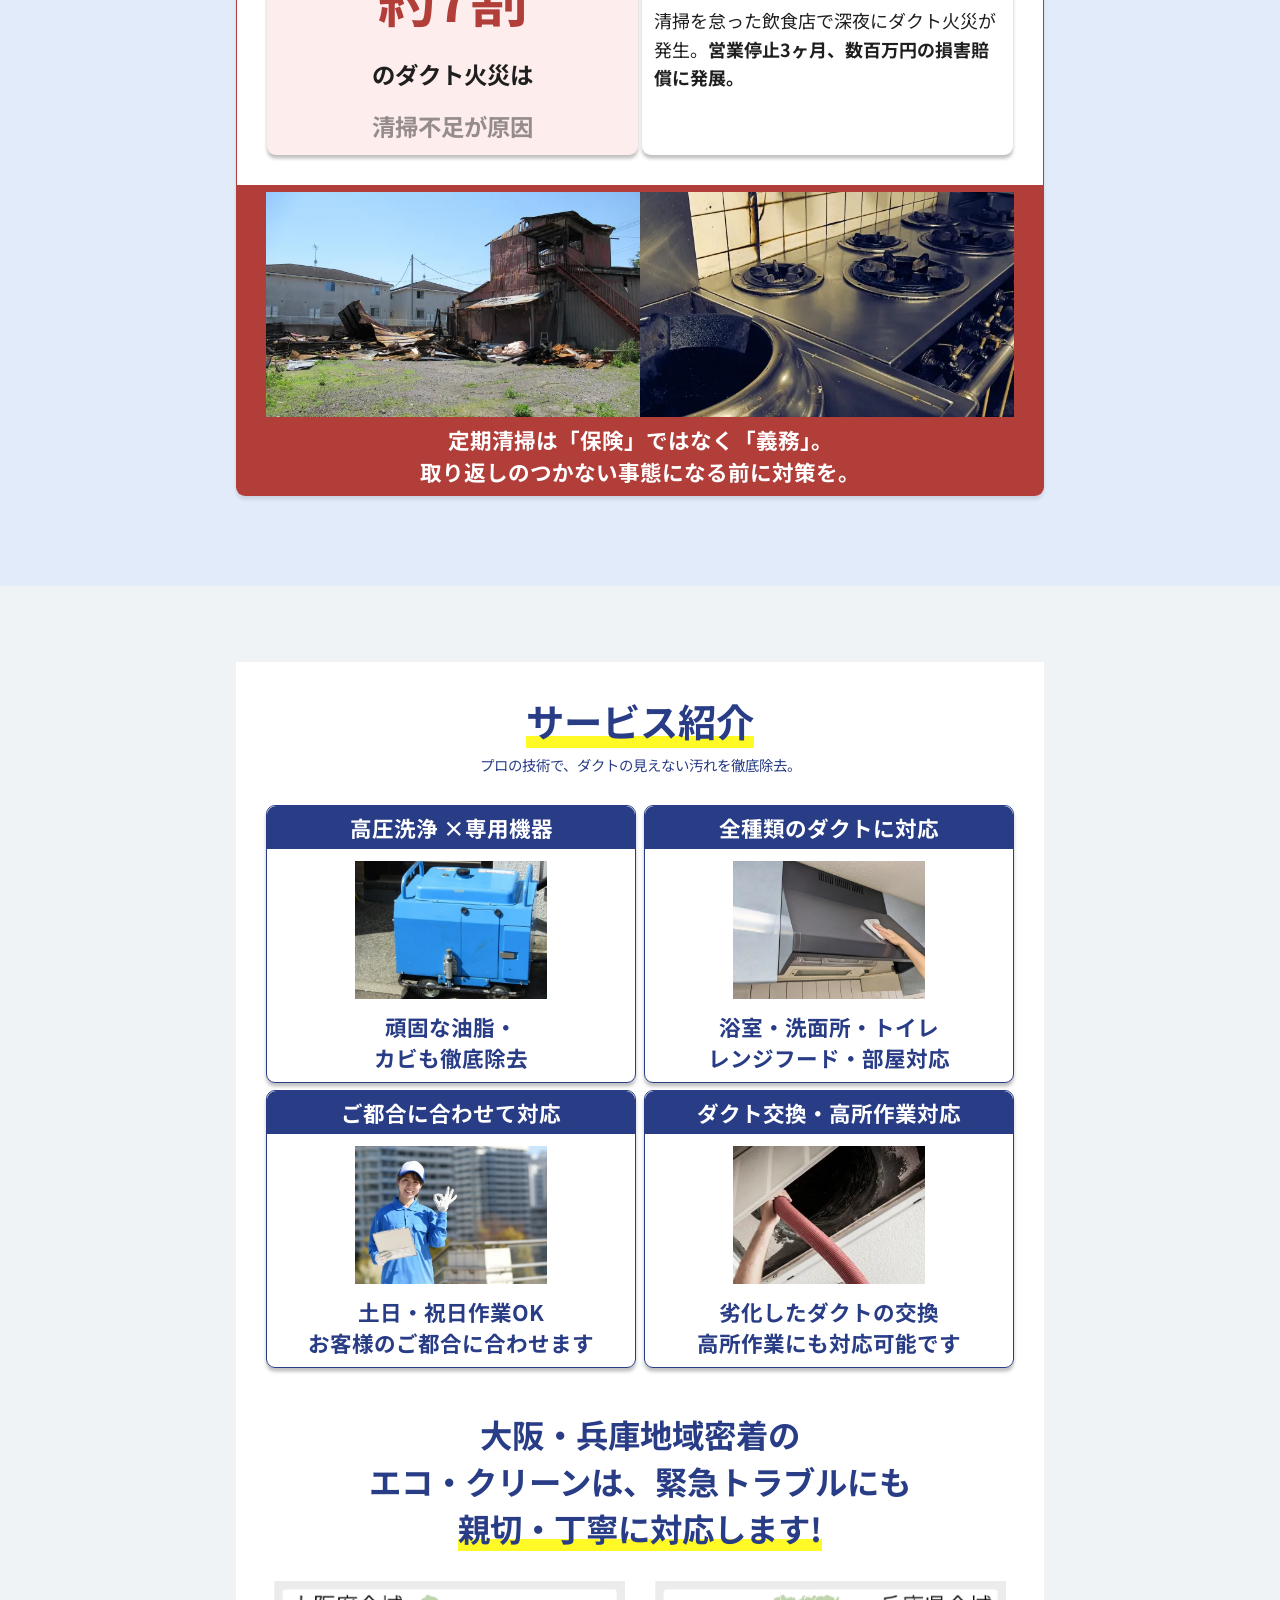
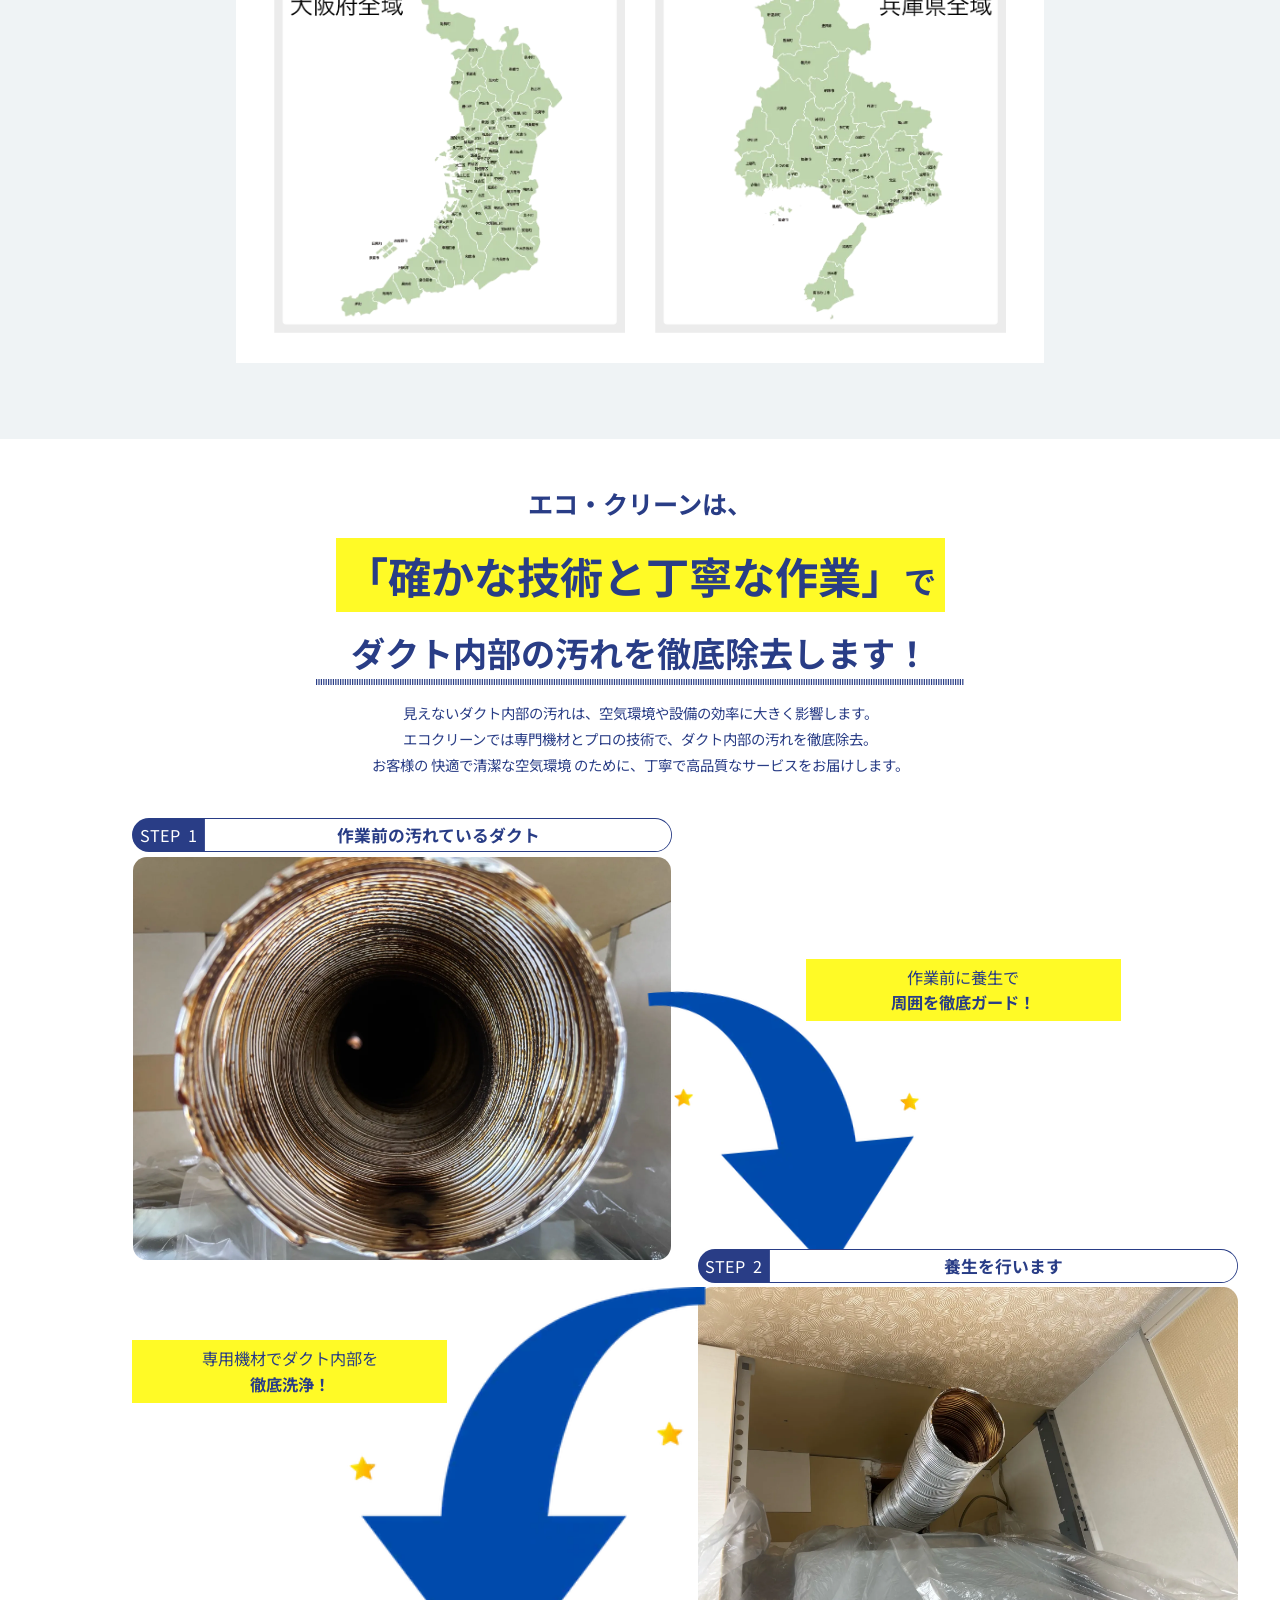
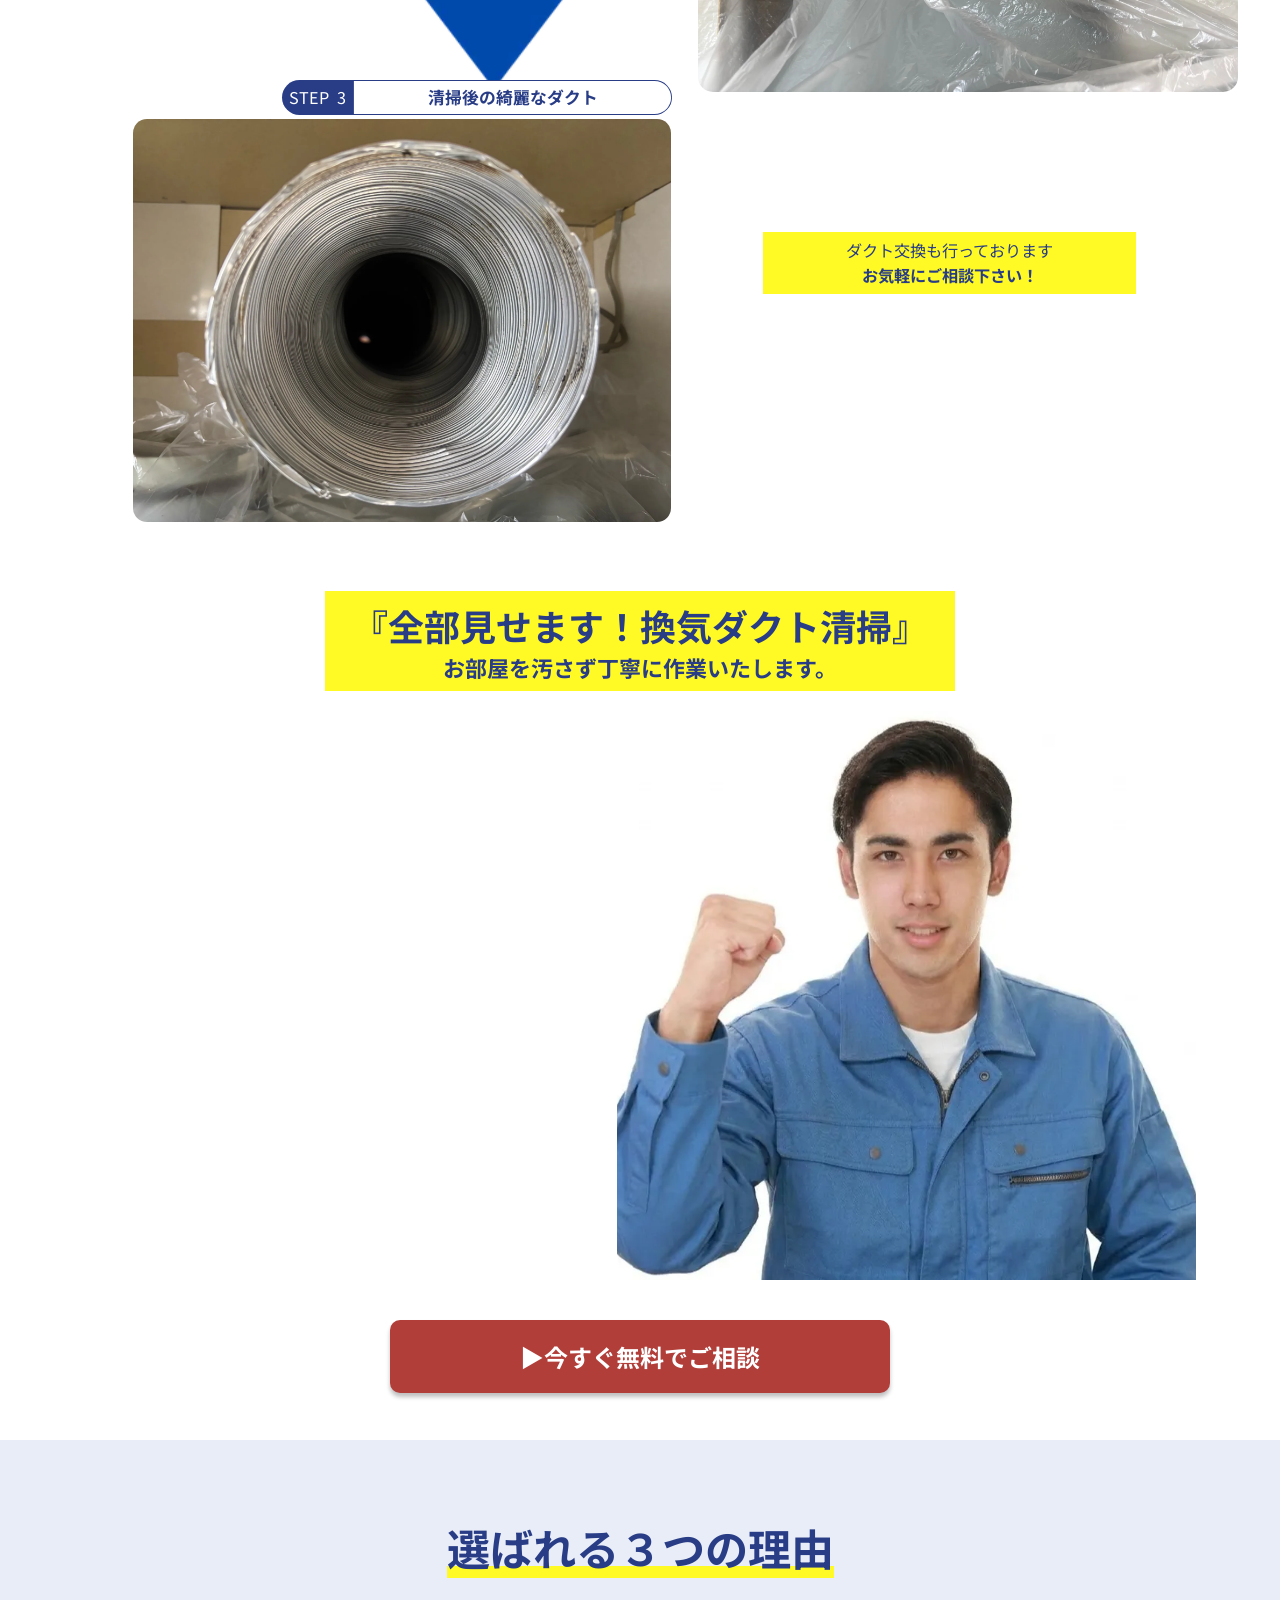
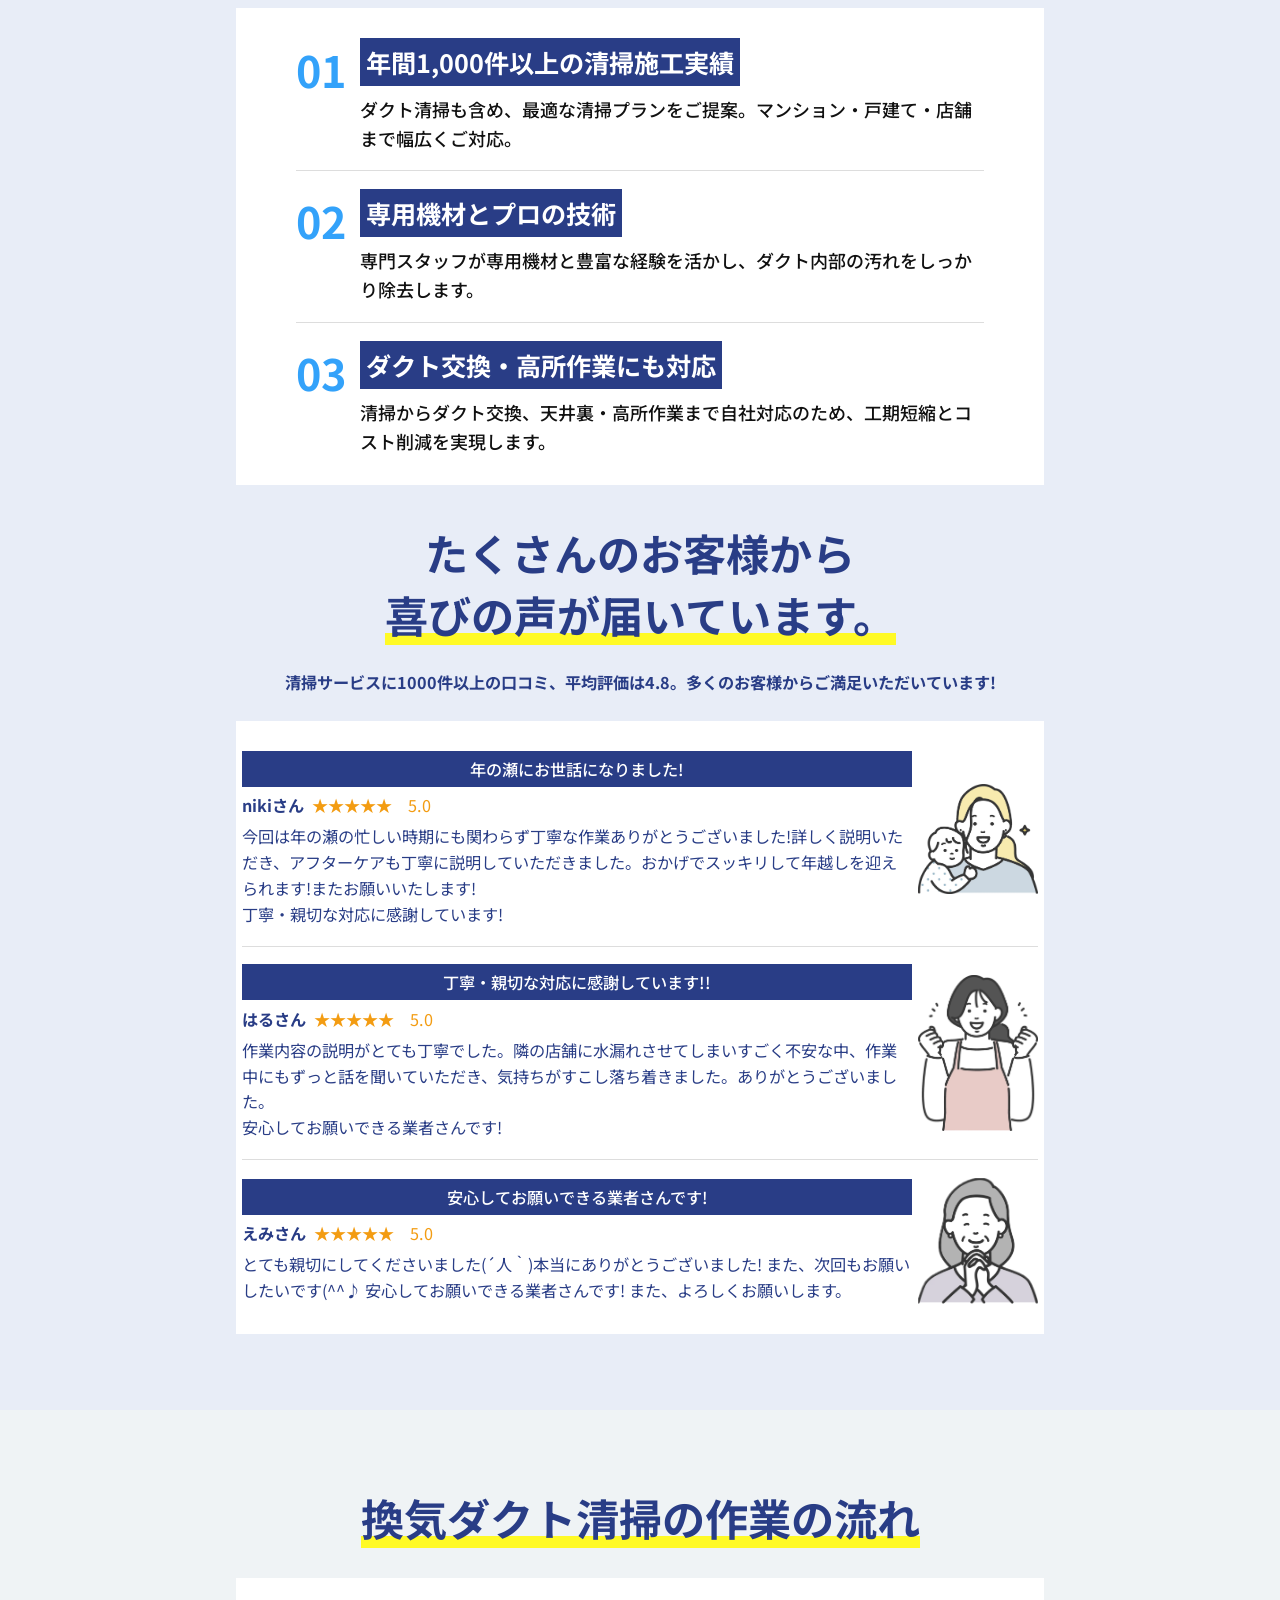
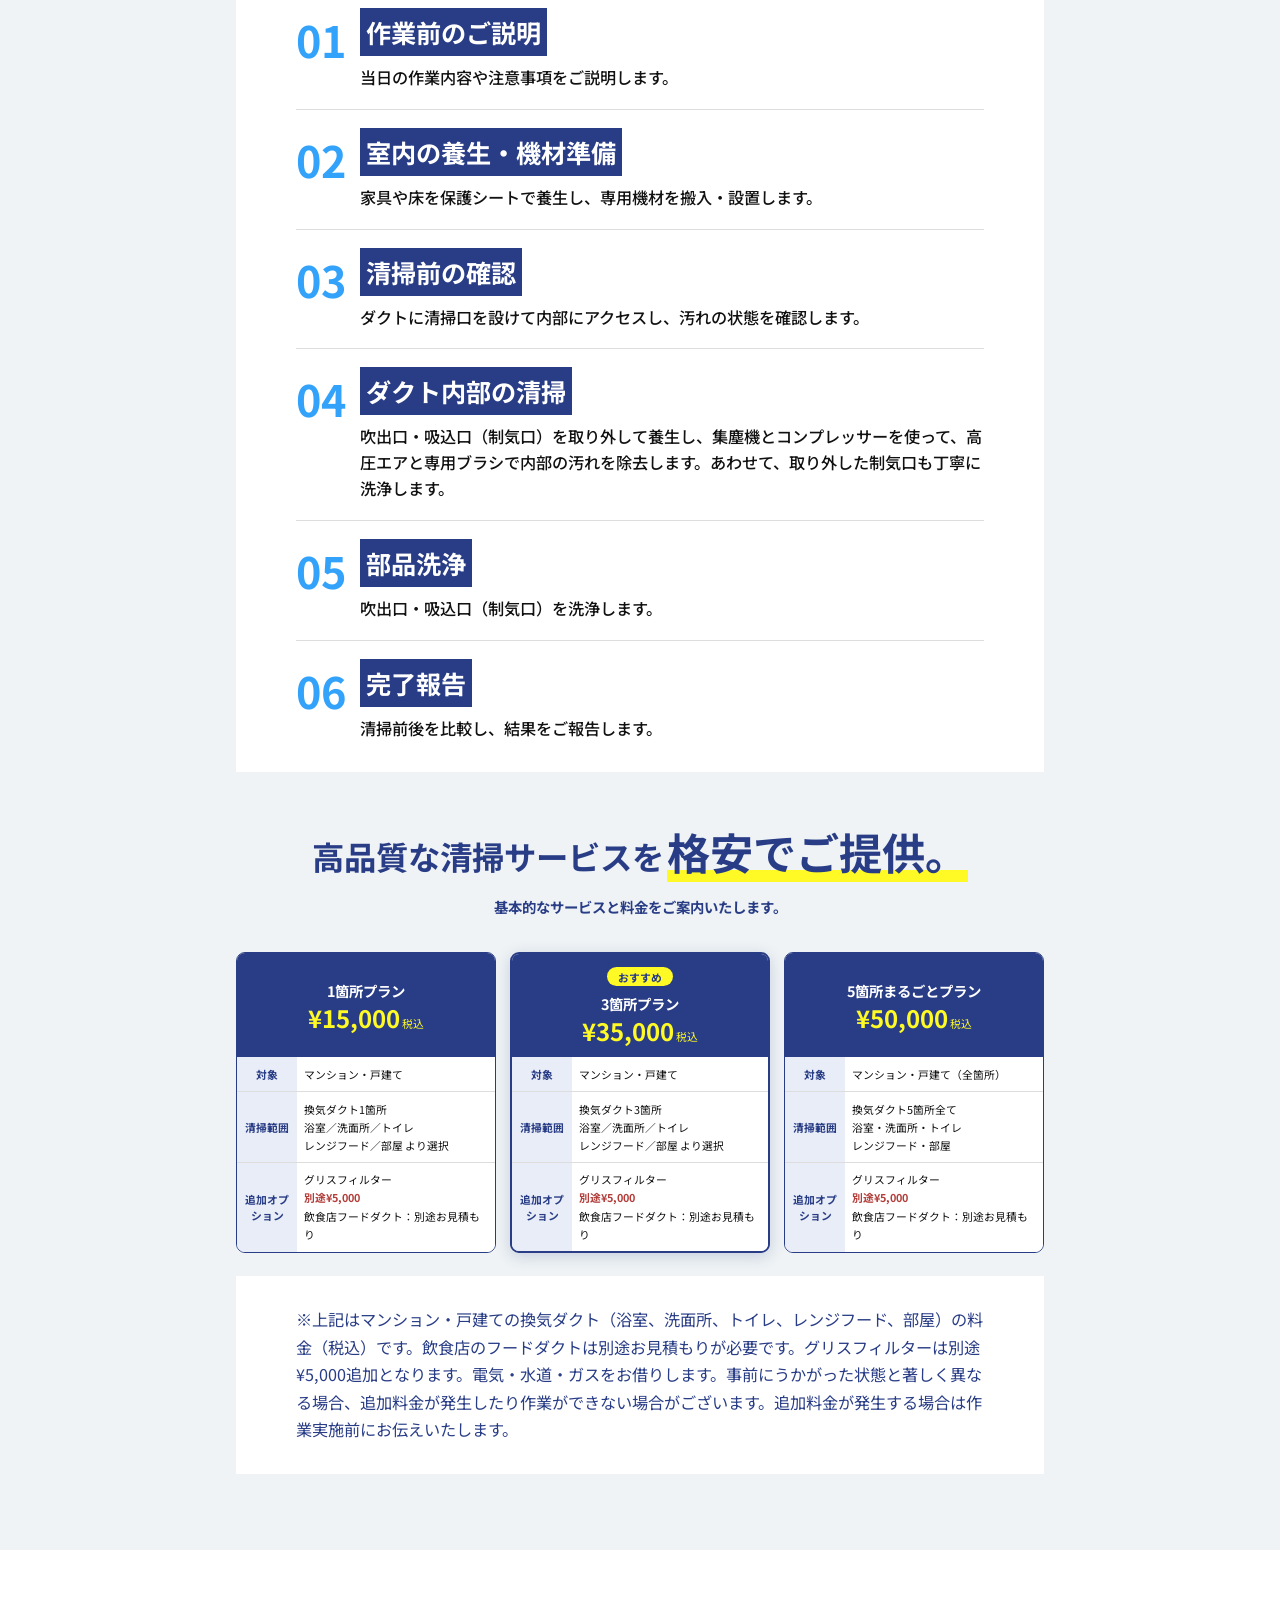
==== commit 456df9f2: "html/css: 1200px以上でキャプション・料金表の改行位置を制御 - 「トイレ・部屋などの換気ダクト」を「換気ダクト」の前で改行 - 「グリスフィルター 別途¥5,000」を「別途¥5,00" ====
--- a/index.html
+++ b/index.html
@@ -218,7 +218,7 @@
             </div>
             <div class="dirt-photo-col">
               <img loading="lazy" src="images/dirt-toilet-room.webp" alt="トイレ・部屋などの換気ダクト" />
-              <div class="dirt-caption-tag">トイレ・部屋などの換気ダクト</div>
+              <div class="dirt-caption-tag">トイレ・部屋などの<br class="lg-br">換気ダクト</div>
             </div>
           </div>
         </div>
@@ -669,7 +669,7 @@
             </div>
             <div class="sp-plan-row">
               <div class="sp-plan-label">追加オプション</div>
-              <div class="sp-plan-value">グリスフィルター <strong>別途¥5,000</strong><br>飲食店フードダクト：別途お見積もり</div>
+              <div class="sp-plan-value">グリスフィルター<br class="lg-br"><strong>別途¥5,000</strong><br>飲食店フードダクト：別途お見積もり</div>
             </div>
           </div>
           <!-- 3箇所プラン -->
@@ -689,7 +689,7 @@
             </div>
             <div class="sp-plan-row">
               <div class="sp-plan-label">追加オプション</div>
-              <div class="sp-plan-value">グリスフィルター <strong>別途¥5,000</strong><br>飲食店フードダクト：別途お見積もり</div>
+              <div class="sp-plan-value">グリスフィルター<br class="lg-br"><strong>別途¥5,000</strong><br>飲食店フードダクト：別途お見積もり</div>
             </div>
           </div>
           <!-- 5箇所まるごとプラン -->
@@ -708,7 +708,7 @@
             </div>
             <div class="sp-plan-row">
               <div class="sp-plan-label">追加オプション</div>
-              <div class="sp-plan-value">グリスフィルター <strong>別途¥5,000</strong><br>飲食店フードダクト：別途お見積もり</div>
+              <div class="sp-plan-value">グリスフィルター<br class="lg-br"><strong>別途¥5,000</strong><br>飲食店フードダクト：別途お見積もり</div>
             </div>
           </div>
         </div>
--- a/css/kanki_dakuto_lp.css
+++ b/css/kanki_dakuto_lp.css
@@ -569,6 +569,7 @@
   white-space: nowrap;
   text-align: center;
 }
+.lg-br { display: none; }
 
 /* ===================================
    CTA2
@@ -1253,6 +1254,7 @@
     font-size: 18px !important;
     white-space: normal !important;
   }
+  .lg-br { display: block; }
 
   /* リスクカード：タイトル・説明を固定サイズに */
   .risk-card-title {
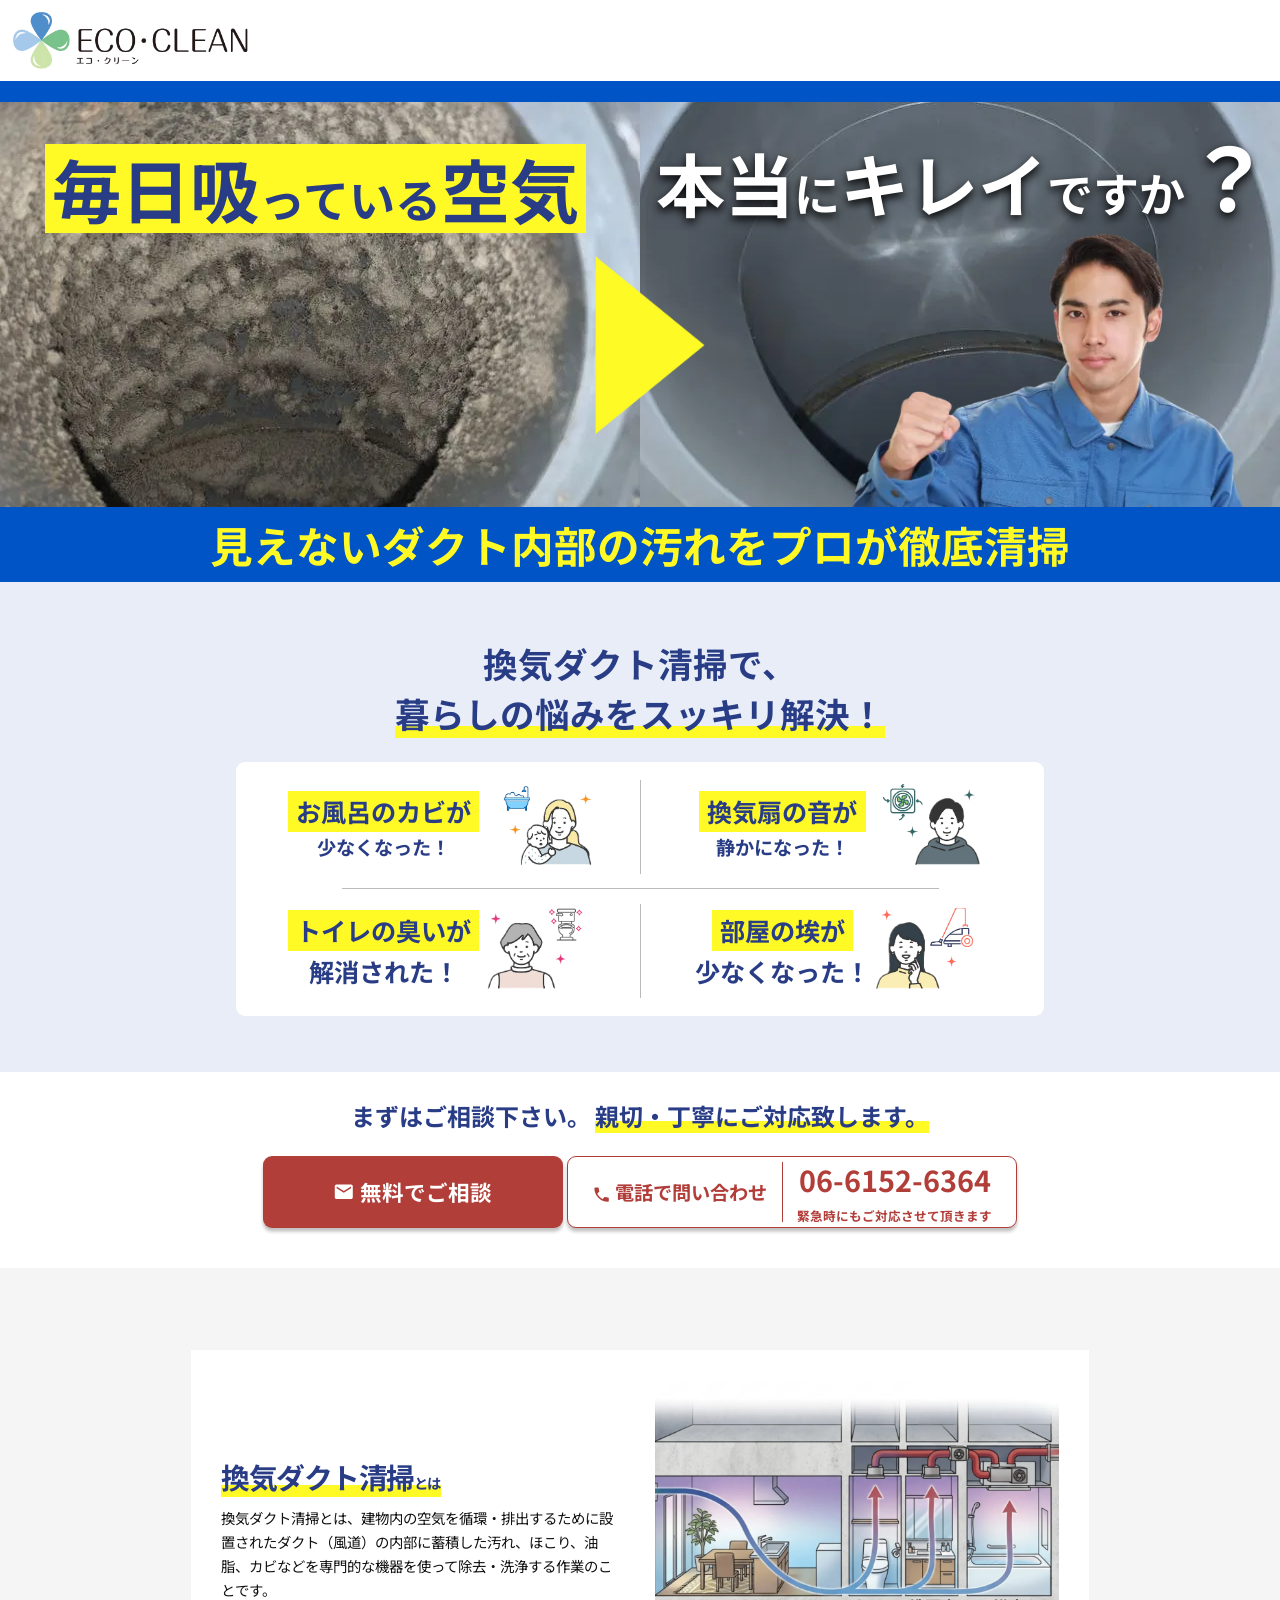
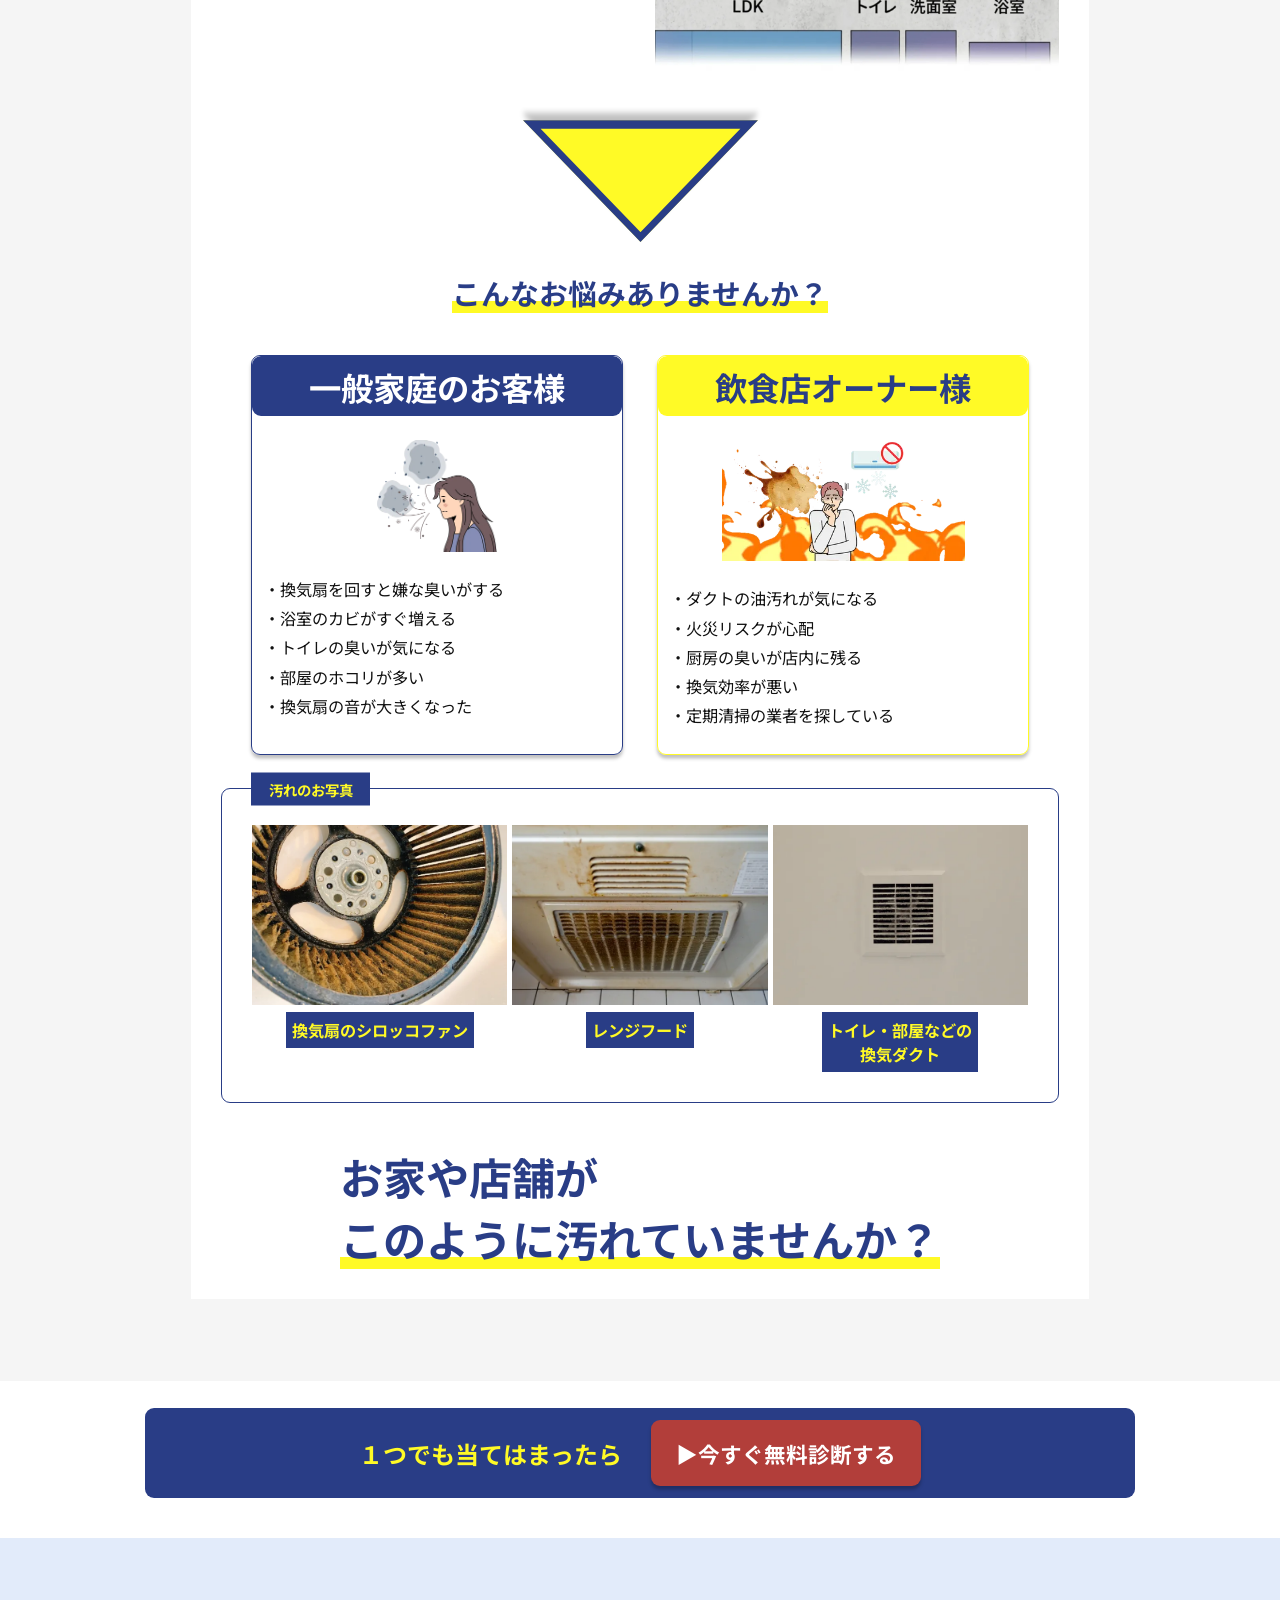
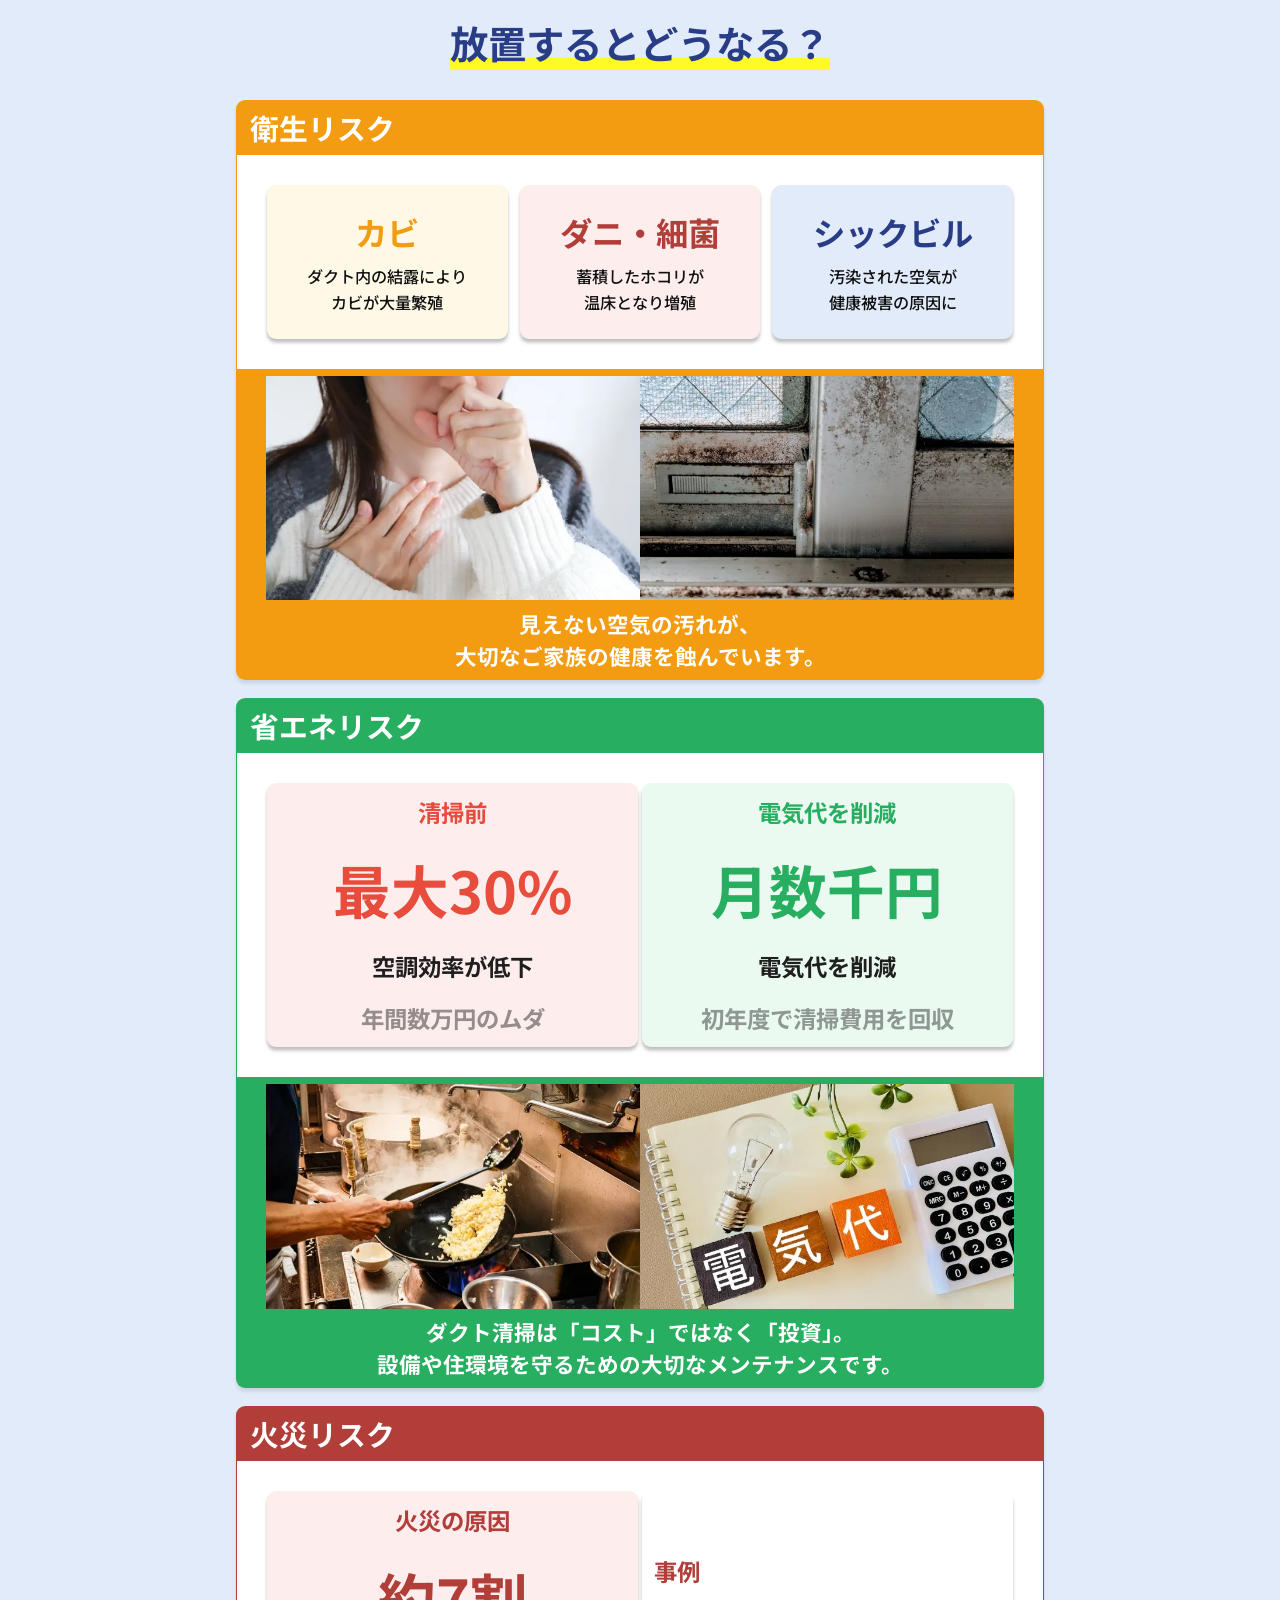
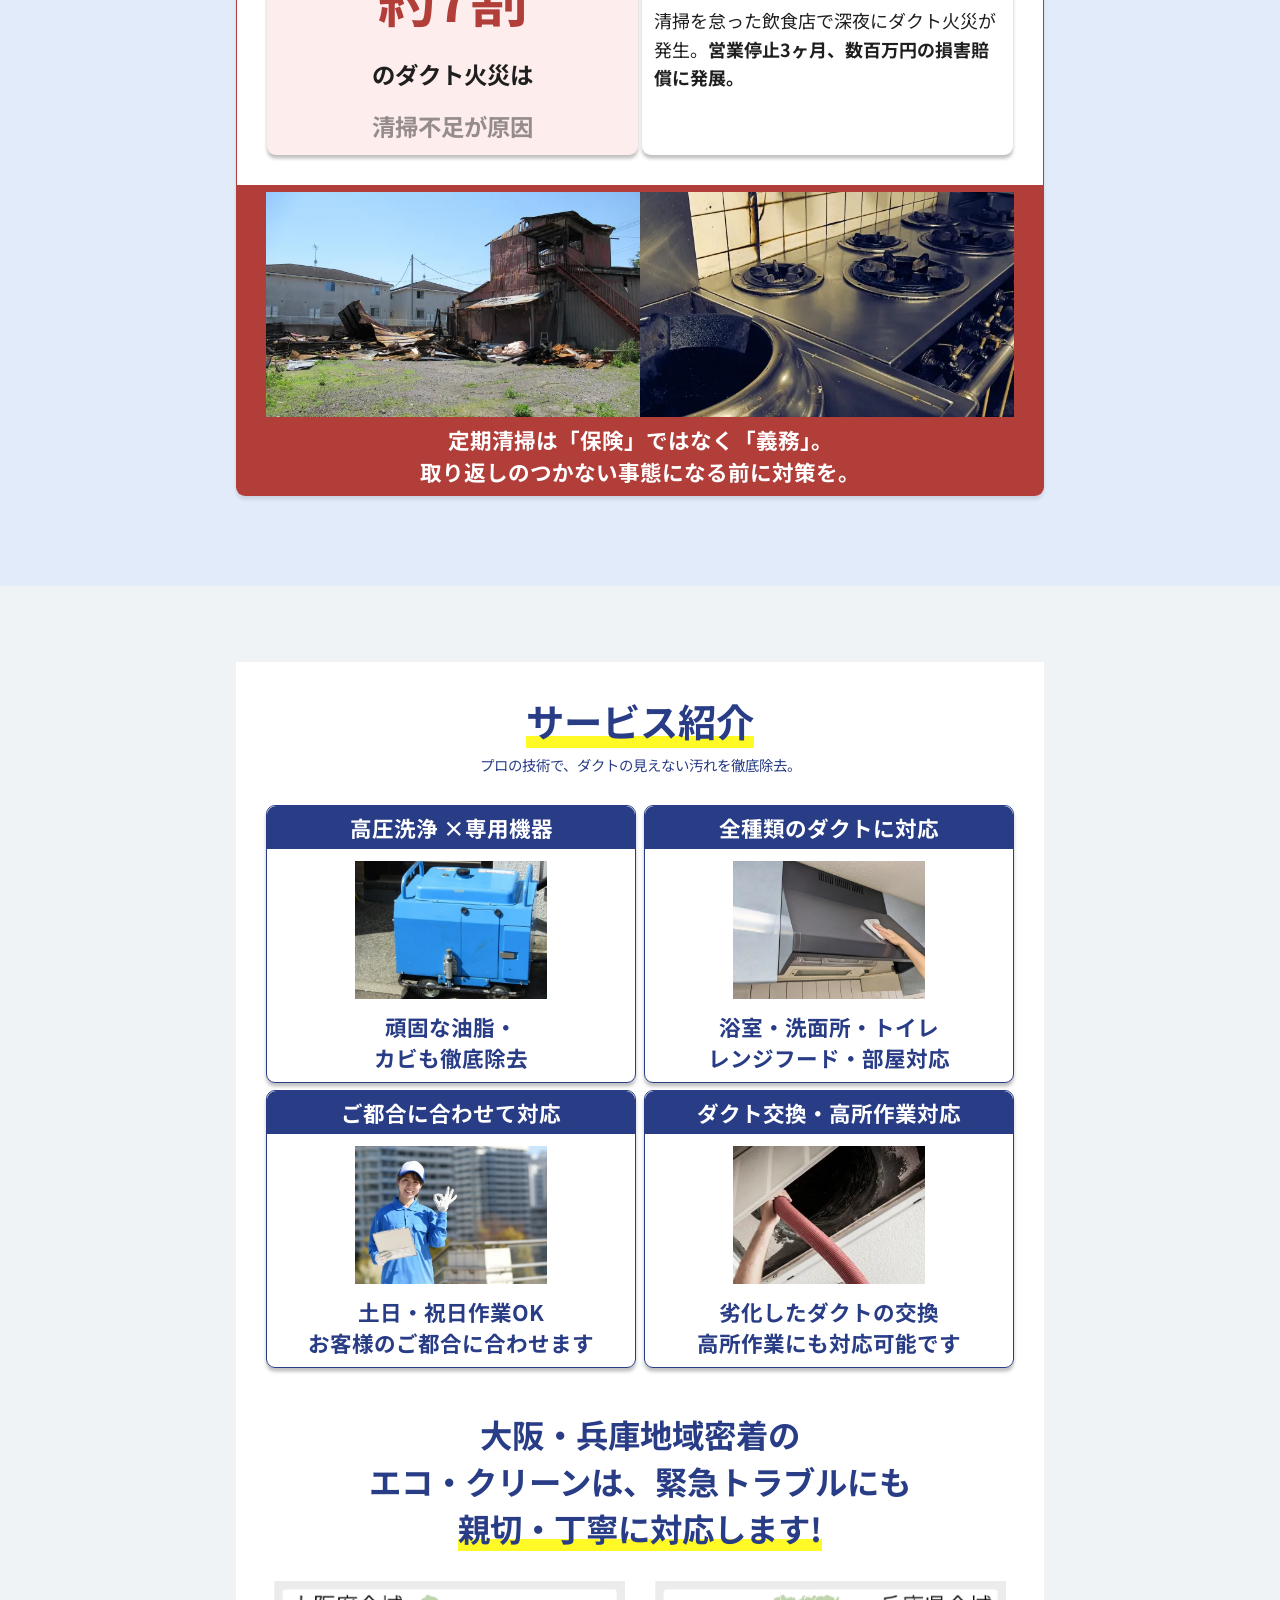
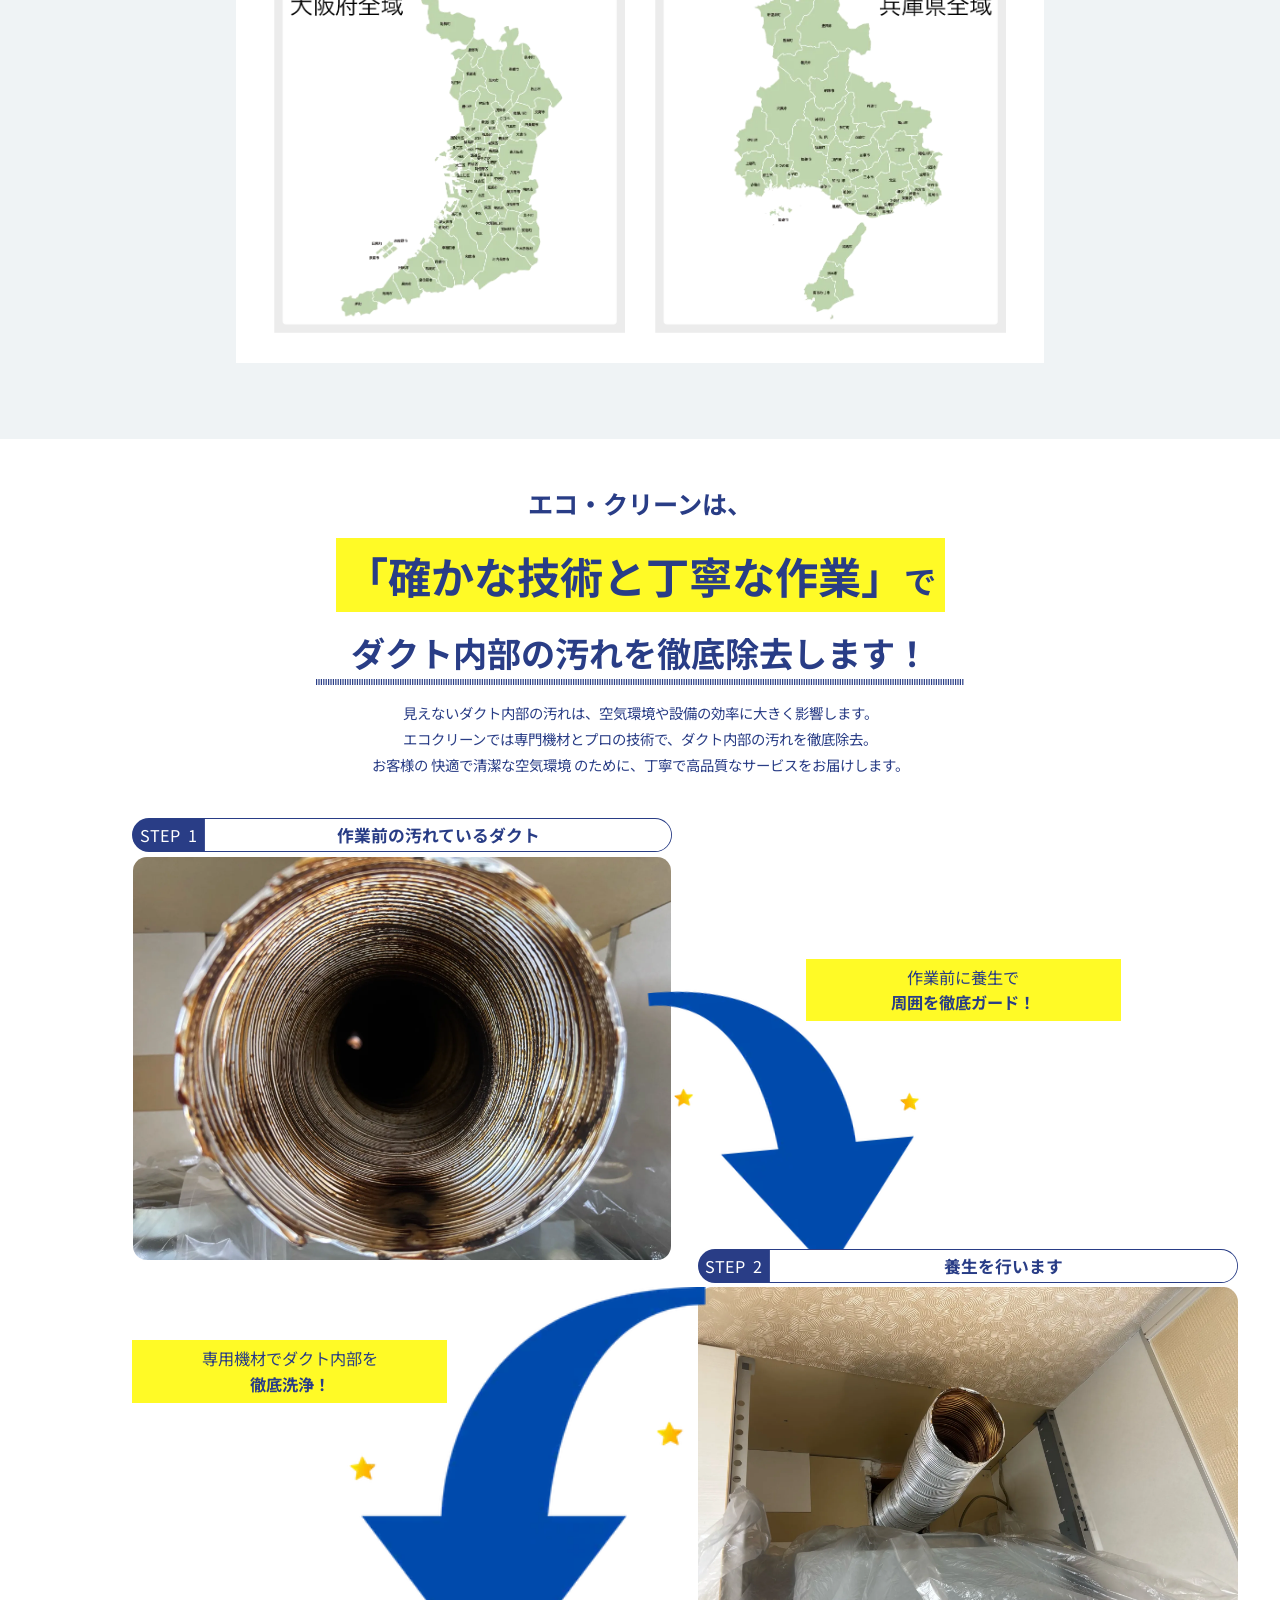
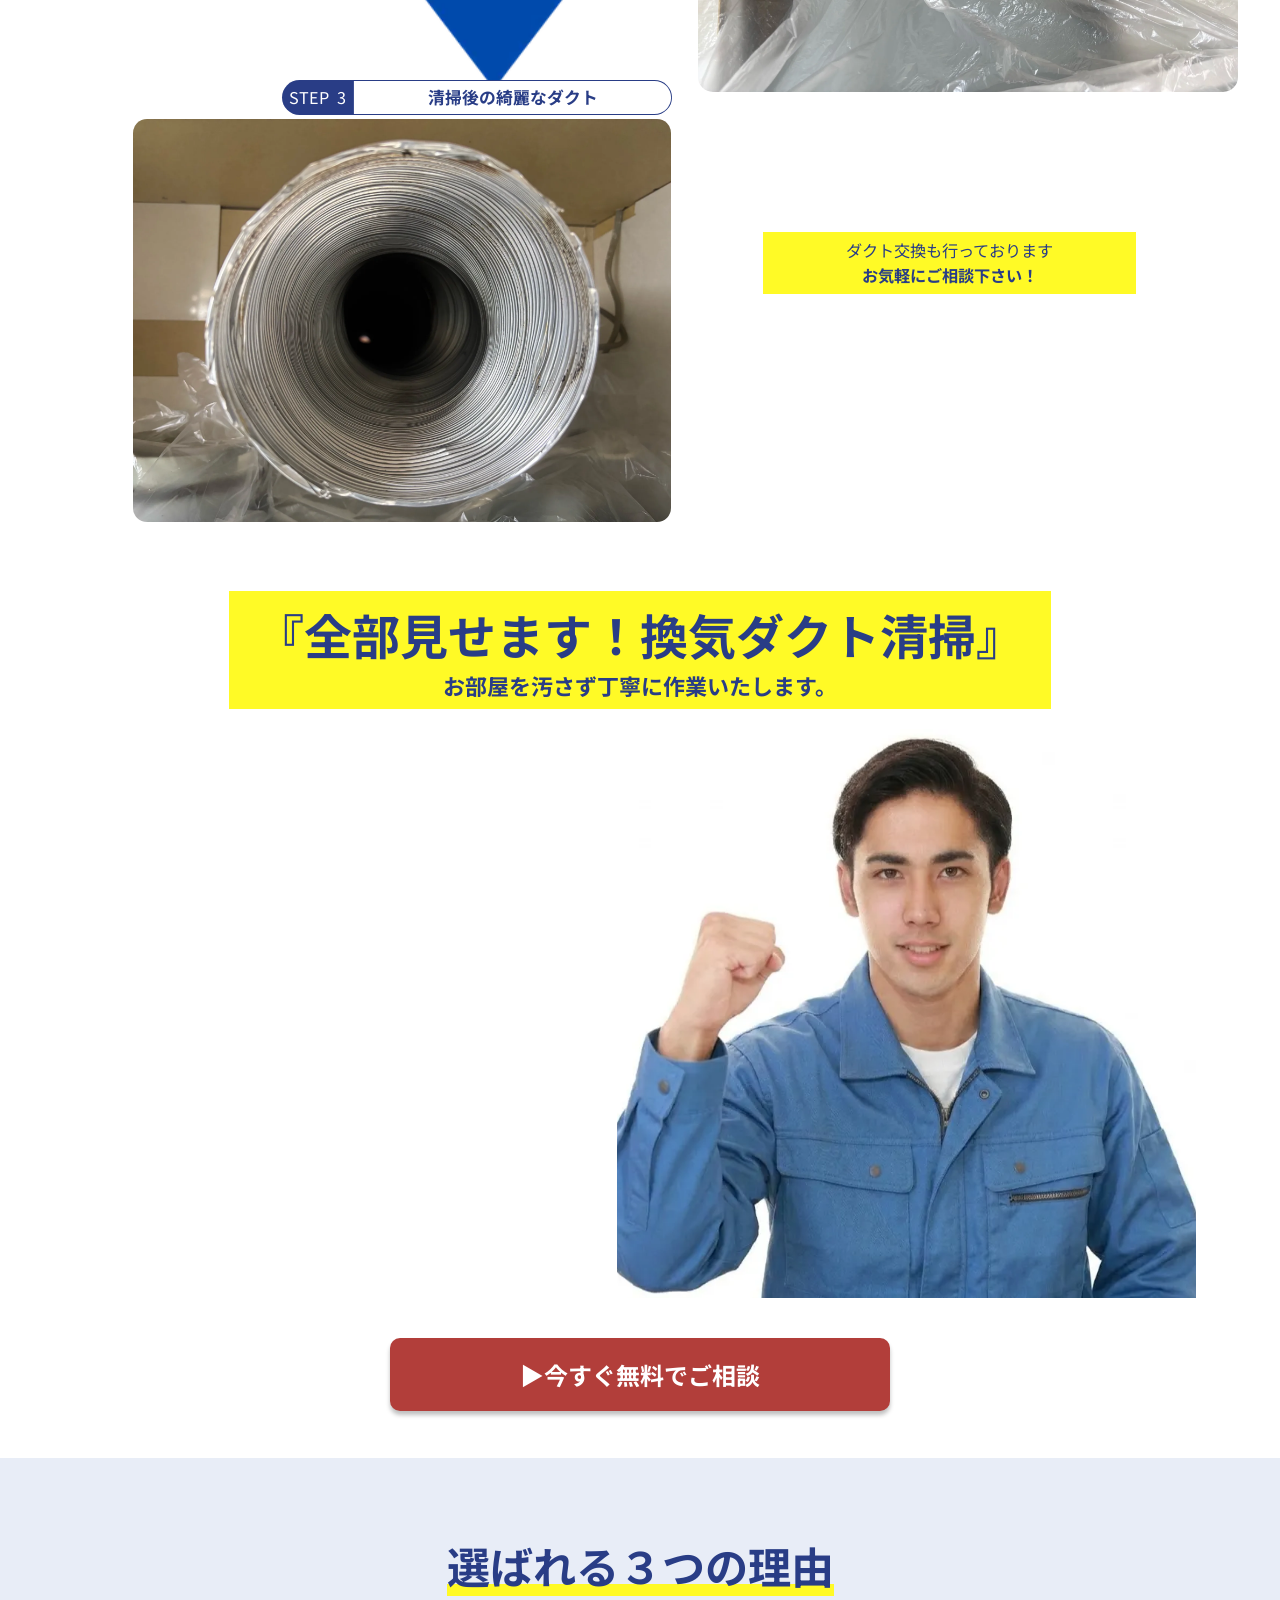
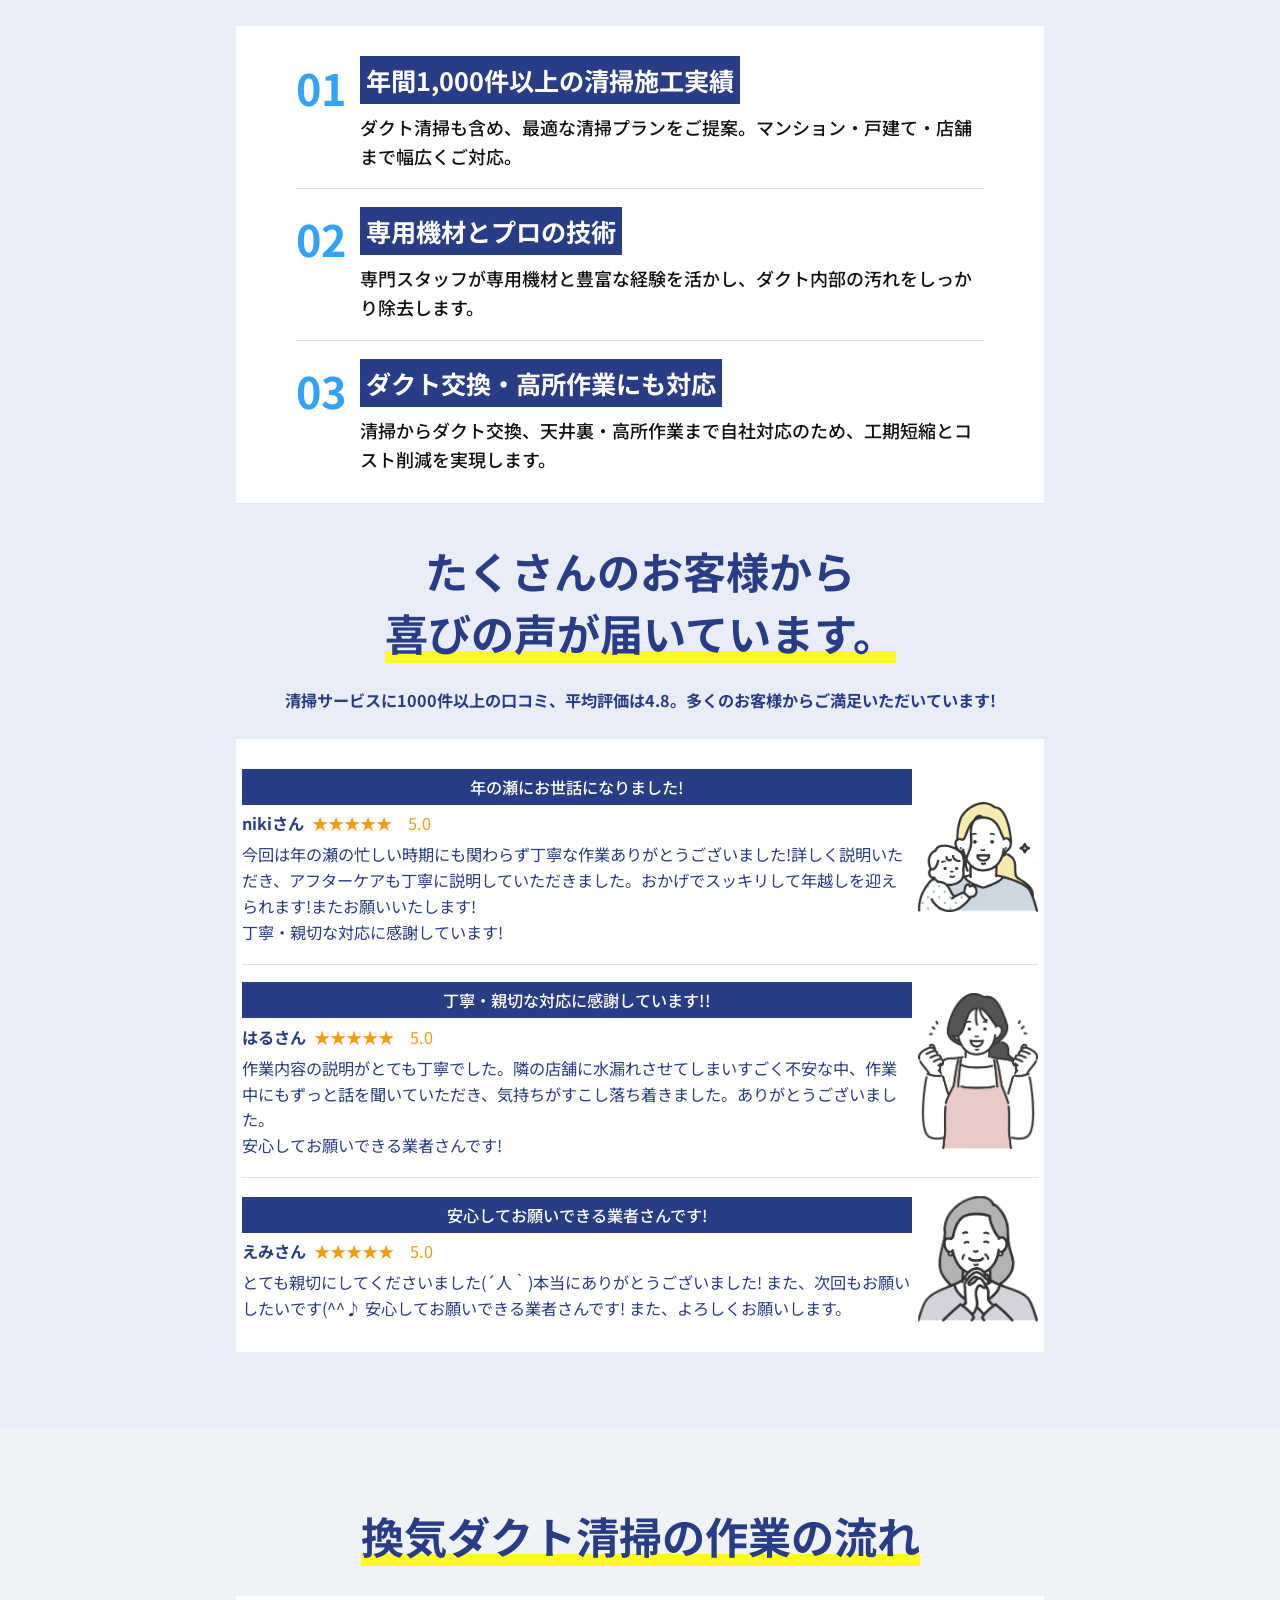
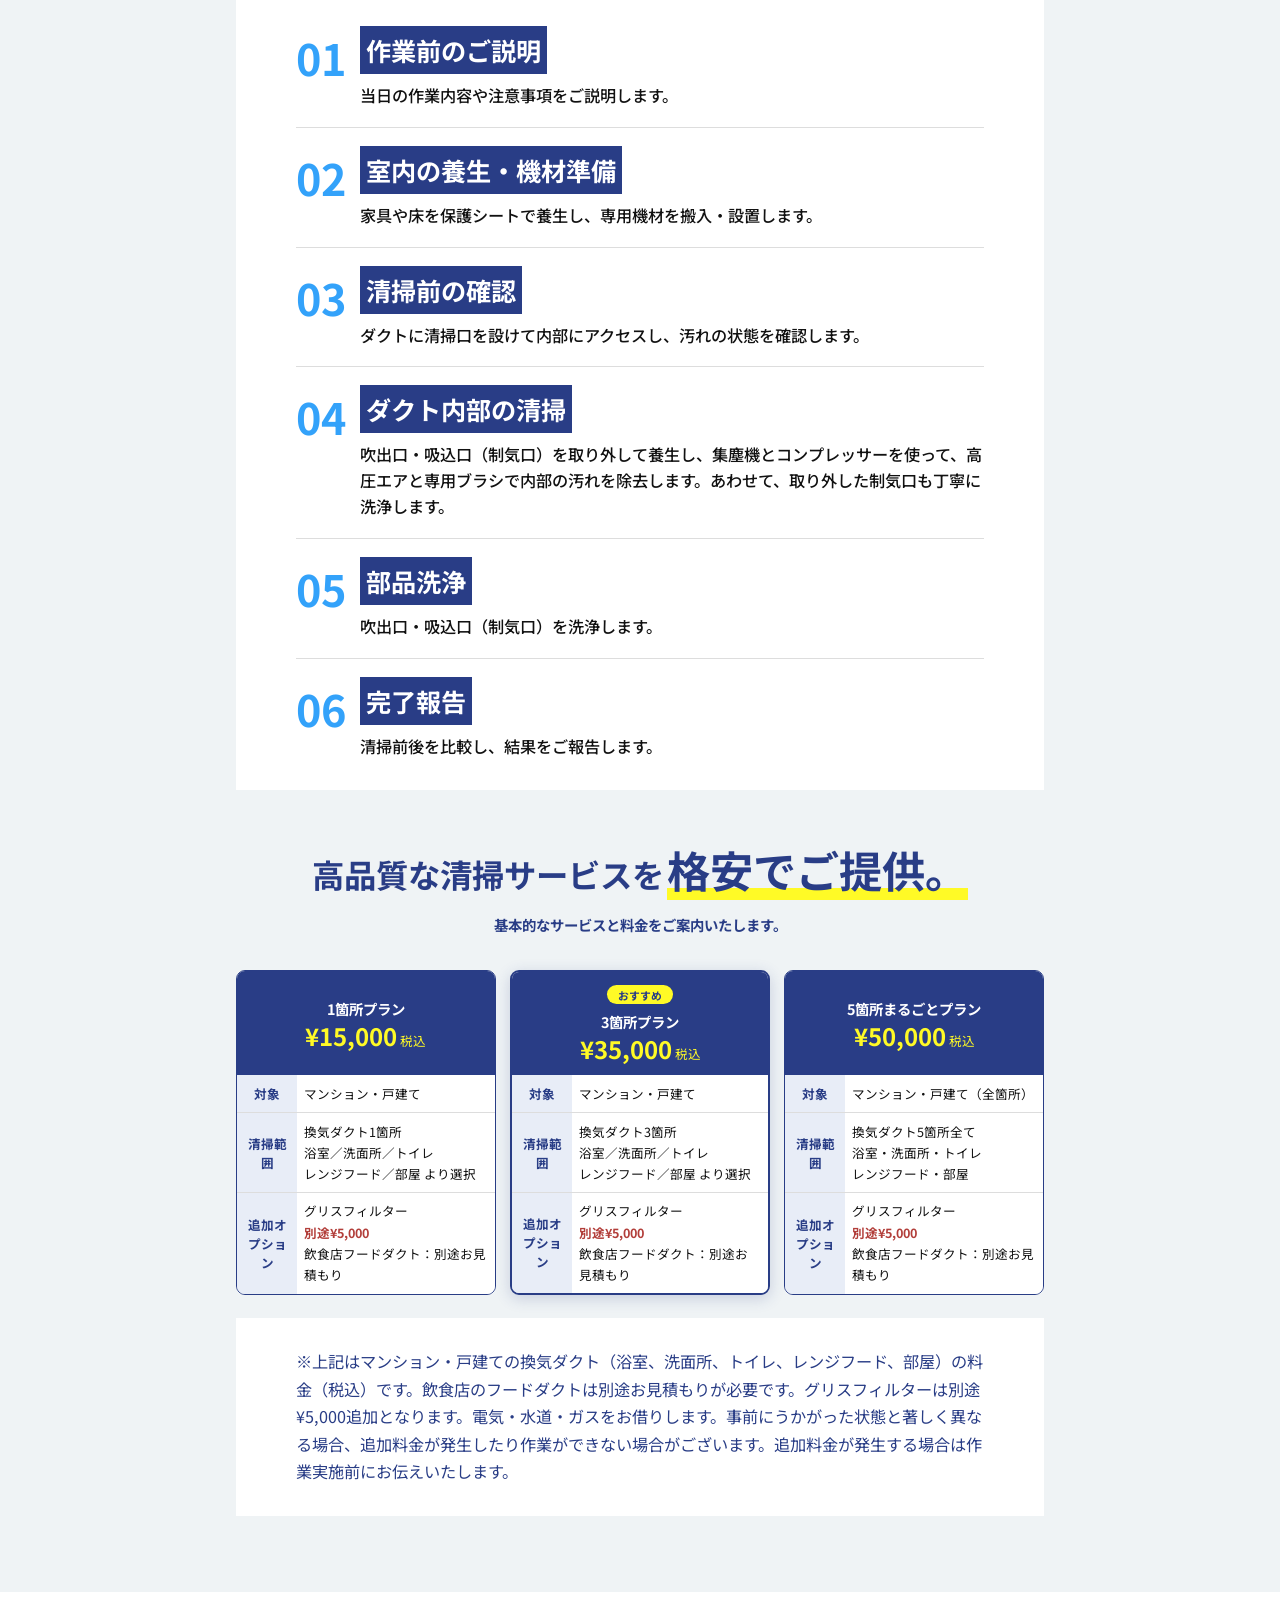
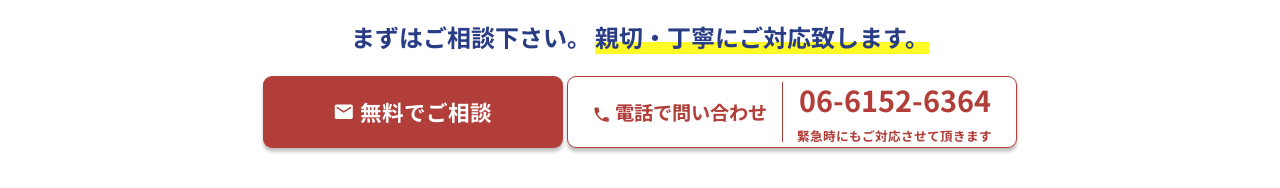
==== commit b11bc390: "css/html: スマホ時の最小フォントサイズを12px→14pxに統一 - CSS・インラインスタイル全箇所のclamp最小値を変更  Co-Authored-By: Claude Sonnet " ====
--- a/index.html
+++ b/index.html
@@ -153,7 +153,7 @@
             <div class="hl-wrap">
               <div class="hl"></div>
               <p class="navy fw700 lh-n" style="font-size:0;">
-                <span style="font-size:clamp(24px,2.5vw,48px); letter-spacing:-0.05em">換気ダクト清掃</span><span style="font-size:clamp(12px,1.25vw,24px); letter-spacing:-0.05em">とは</span>
+                <span style="font-size:clamp(24px,2.5vw,48px); letter-spacing:-0.05em">換気ダクト清掃</span><span style="font-size:clamp(14px,1.25vw,24px); letter-spacing:-0.05em">とは</span>
               </p>
             </div>
             <p class="what-is-desc">換気ダクト清掃とは、建物内の空気を循環・排出するために設置されたダクト（風道）の内部に蓄積した汚れ、ほこり、油脂、カビなどを専門的な機器を使って除去・洗浄する作業のことです。</p>
@@ -713,7 +713,7 @@
           </div>
         </div>
         <div class="pricing-note bg-white">
-          <p class="navy" style="font-size:clamp(12px,1.25vw,24px); line-height:1.7;">※上記はマンション・戸建ての換気ダクト（浴室、洗面所、トイレ、レンジフード、部屋）の料金（税込）です。飲食店のフードダクトは別途お見積もりが必要です。グリスフィルターは別途¥5,000追加となります。電気・水道・ガスをお借りします。事前にうかがった状態と著しく異なる場合、追加料金が発生したり作業ができない場合がございます。追加料金が発生する場合は作業実施前にお伝えいたします。</p>
+          <p class="navy" style="font-size:clamp(14px,1.25vw,24px); line-height:1.7;">※上記はマンション・戸建ての換気ダクト（浴室、洗面所、トイレ、レンジフード、部屋）の料金（税込）です。飲食店のフードダクトは別途お見積もりが必要です。グリスフィルターは別途¥5,000追加となります。電気・水道・ガスをお借りします。事前にうかがった状態と著しく異なる場合、追加料金が発生したり作業ができない場合がございます。追加料金が発生する場合は作業実施前にお伝えいたします。</p>
         </div>
       </div>
     </div>
--- a/css/kanki_dakuto_lp.css
+++ b/css/kanki_dakuto_lp.css
@@ -219,7 +219,7 @@
   background: #293d86;
   color: #fff;
   font-weight: 700;
-  font-size: clamp(12px, 1.042vw, 20px);
+  font-size: clamp(14px, 1.042vw, 20px);
   padding: clamp(5px, 0.417vw, 8px) clamp(10px, 0.833vw, 16px);
   border-radius: 8px;
   z-index: 10;
@@ -423,7 +423,7 @@
   white-space: nowrap;
 }
 .btn-tel-sub {
-  font-size: clamp(10px, 1.042vw, 20px);
+  font-size: clamp(14px, 1.042vw, 20px);
   white-space: nowrap;
 }
 
@@ -453,7 +453,7 @@
 }
 .what-is-text { flex: 1; }
 .what-is-desc {
-  font-size: clamp(12px, 1.25vw, 24px);
+  font-size: clamp(14px, 1.25vw, 24px);
   line-height: clamp(24px, 2.083vw, 40px);
   margin-top: clamp(10px, 0.781vw, 15px);
   max-width: 500px;
@@ -513,7 +513,7 @@
 }
 .customer-list {
   padding: 0 clamp(10px, 1.042vw, 20px) clamp(16px, 2.031vw, 39px);
-  font-size: clamp(12px, 1.25vw, 24px);
+  font-size: clamp(14px, 1.25vw, 24px);
   line-height: 1.8;
   color: #111;
   align-self: flex-start;
@@ -564,7 +564,7 @@
   background: #293d86;
   color: #fffa26;
   font-weight: 700;
-  font-size: clamp(10px, 1.25vw, 24px);
+  font-size: clamp(14px, 1.25vw, 24px);
   padding: clamp(4px, 0.521vw, 10px);
   white-space: nowrap;
   text-align: center;
@@ -659,7 +659,7 @@
   line-height: normal;
 }
 .risk-card-desc {
-  font-size: clamp(12px, 1.25vw, 24px);
+  font-size: clamp(14px, 1.25vw, 24px);
   line-height: 1.6;
 }
 .risk-compare-row {
@@ -1044,7 +1044,7 @@
 }
 .reason-title-tag p { line-height: normal; }
 .reason-desc {
-  font-size: clamp(12px, 1.25vw, 24px);
+  font-size: clamp(14px, 1.25vw, 24px);
   font-weight: 500;
   line-height: 1.6;
   color: #111;
@@ -1089,7 +1089,7 @@
   white-space: nowrap;
 }
 .review-body {
-  font-size: clamp(12px, 1.25vw, 24px);
+  font-size: clamp(14px, 1.25vw, 24px);
   line-height: 1.6;
 }
 .review-photo {
@@ -1145,7 +1145,7 @@
 }
 .flow-title-tag p { line-height: normal; }
 .flow-desc {
-  font-size: clamp(12px, 1.25vw, 24px);
+  font-size: clamp(14px, 1.25vw, 24px);
   font-weight: 500;
   line-height: 1.6;
   color: #111;
@@ -1304,7 +1304,7 @@
 
   /* 動画セクション */
   .movie-title-badge p:first-child {
-    font-size: 36px !important;
+    font-size: 48px !important;
   }
   .movie-title-badge p:last-child {
     font-size: 22px !important;
@@ -1842,7 +1842,7 @@
   line-height: 1.1;
 }
 .sp-plan-price span {
-  font-size: clamp(12px, 0.833vw, 14px);
+  font-size: clamp(14px, 0.833vw, 14px);
   font-weight: 400;
 }
 .sp-plan-row {
@@ -1856,7 +1856,7 @@
   background: #e8edf7;
   color: #293d86;
   font-weight: 700;
-  font-size: clamp(12px, 0.938vw, 16px);
+  font-size: clamp(14px, 0.938vw, 16px);
   padding: 10px 8px;
   width: clamp(60px, 5.208vw, 80px);
   flex-shrink: 0;
@@ -1867,7 +1867,7 @@
 }
 .sp-plan-value {
   padding: clamp(8px, 0.521vw, 10px) clamp(8px, 0.625vw, 12px);
-  font-size: clamp(12px, 0.938vw, 16px);
+  font-size: clamp(14px, 0.938vw, 16px);
   line-height: 1.7;
   color: #111;
   flex: 1;
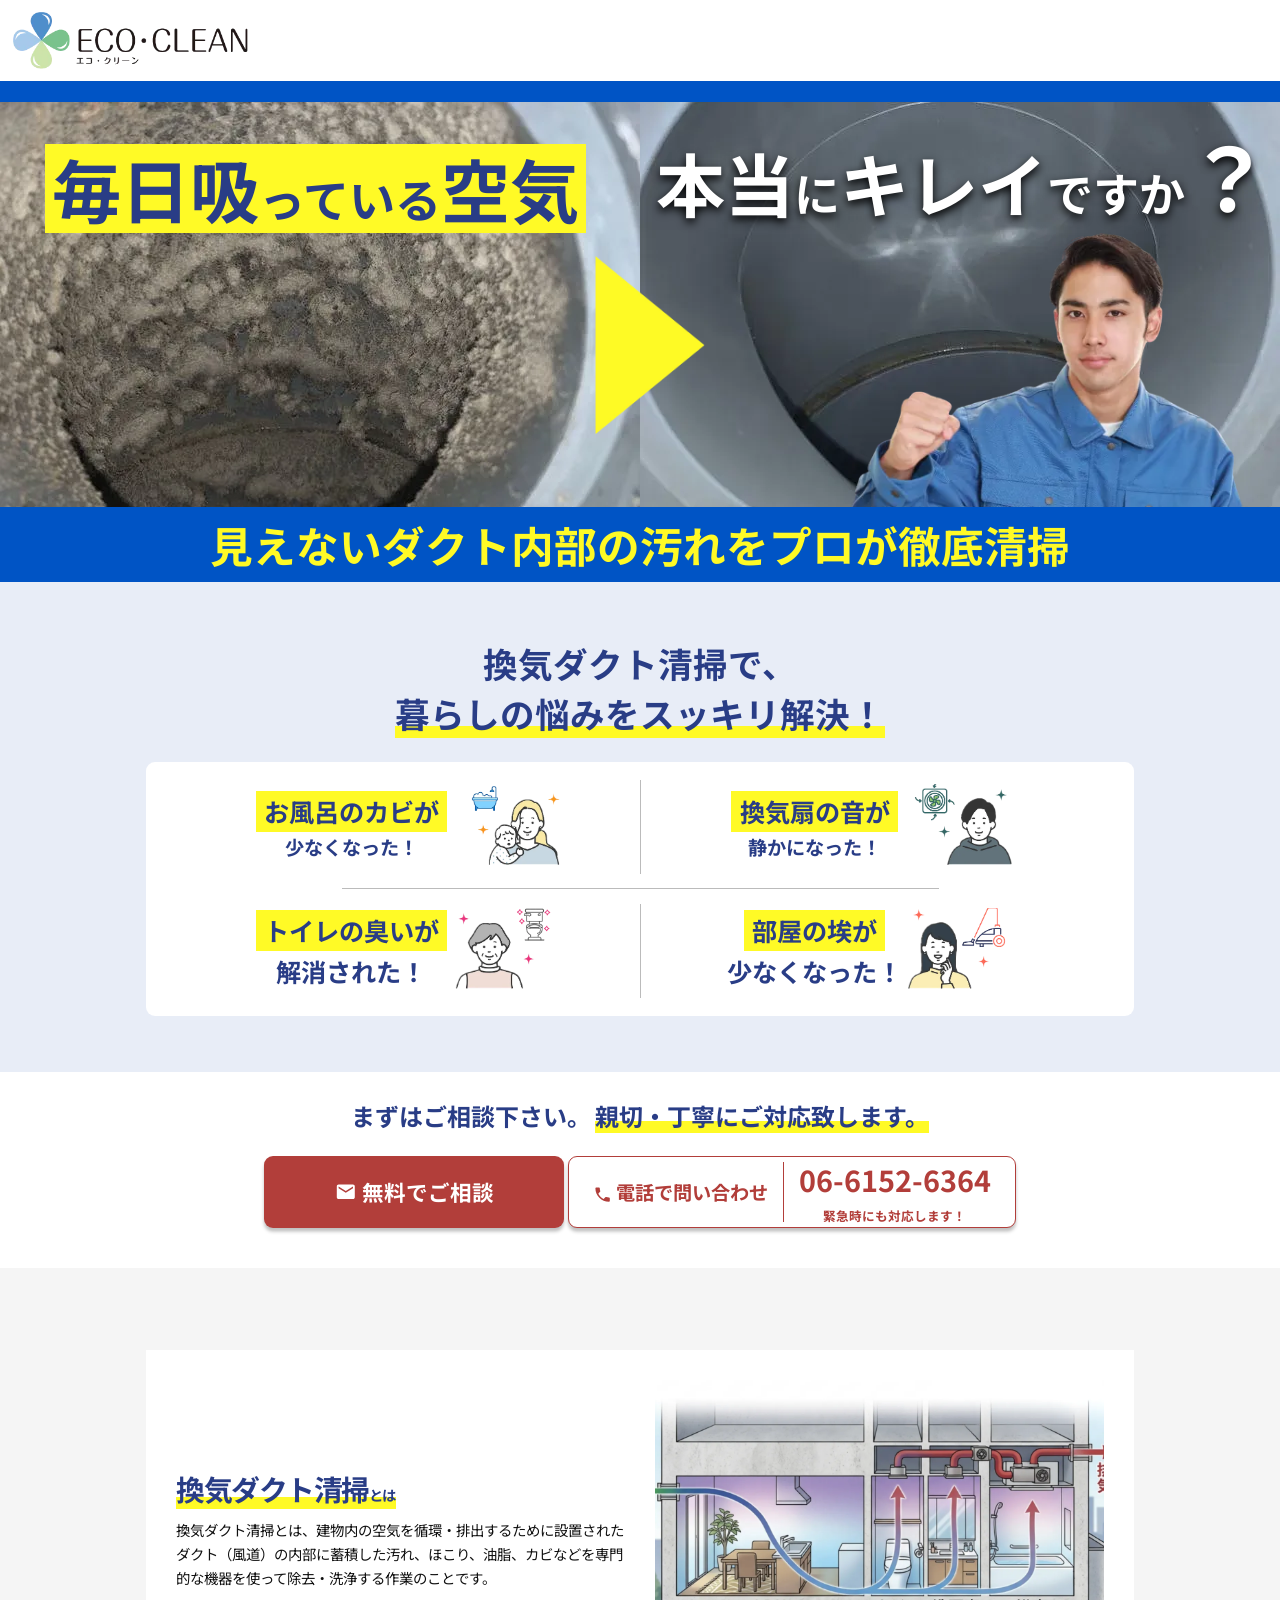
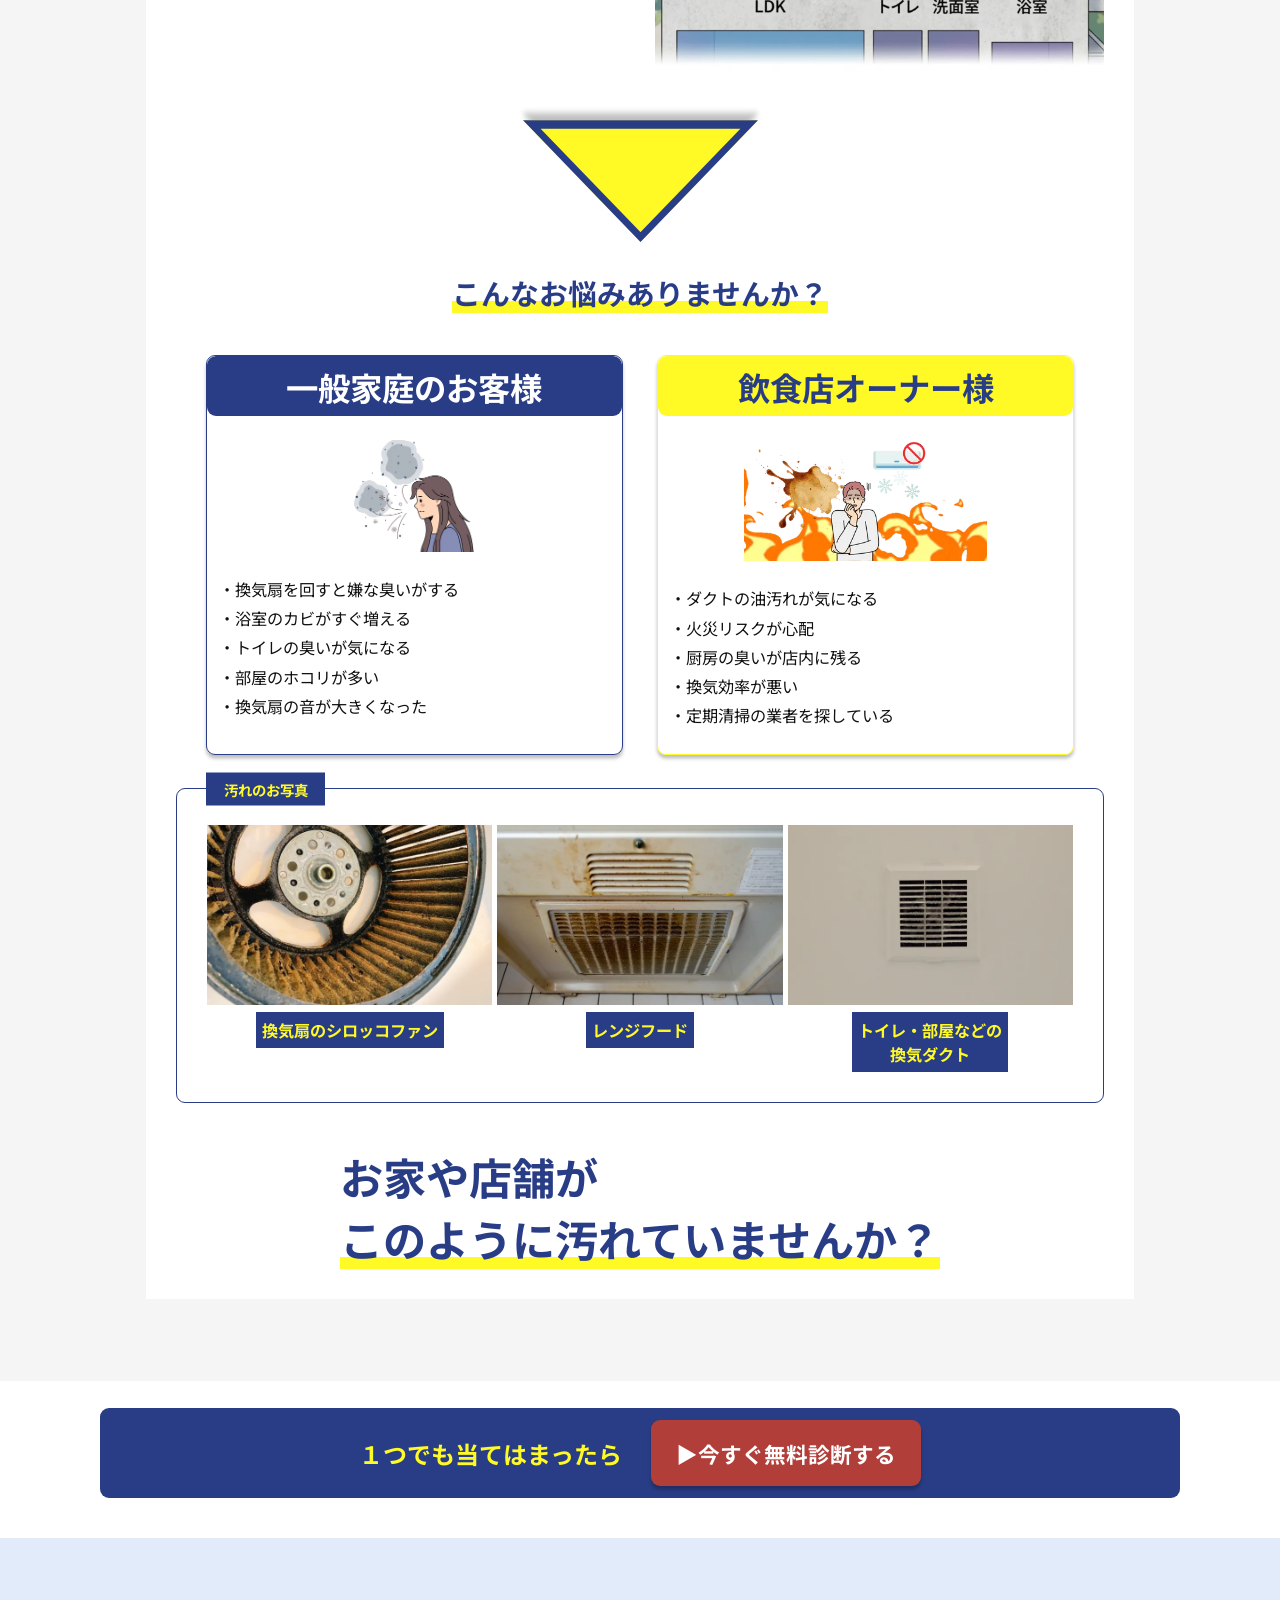
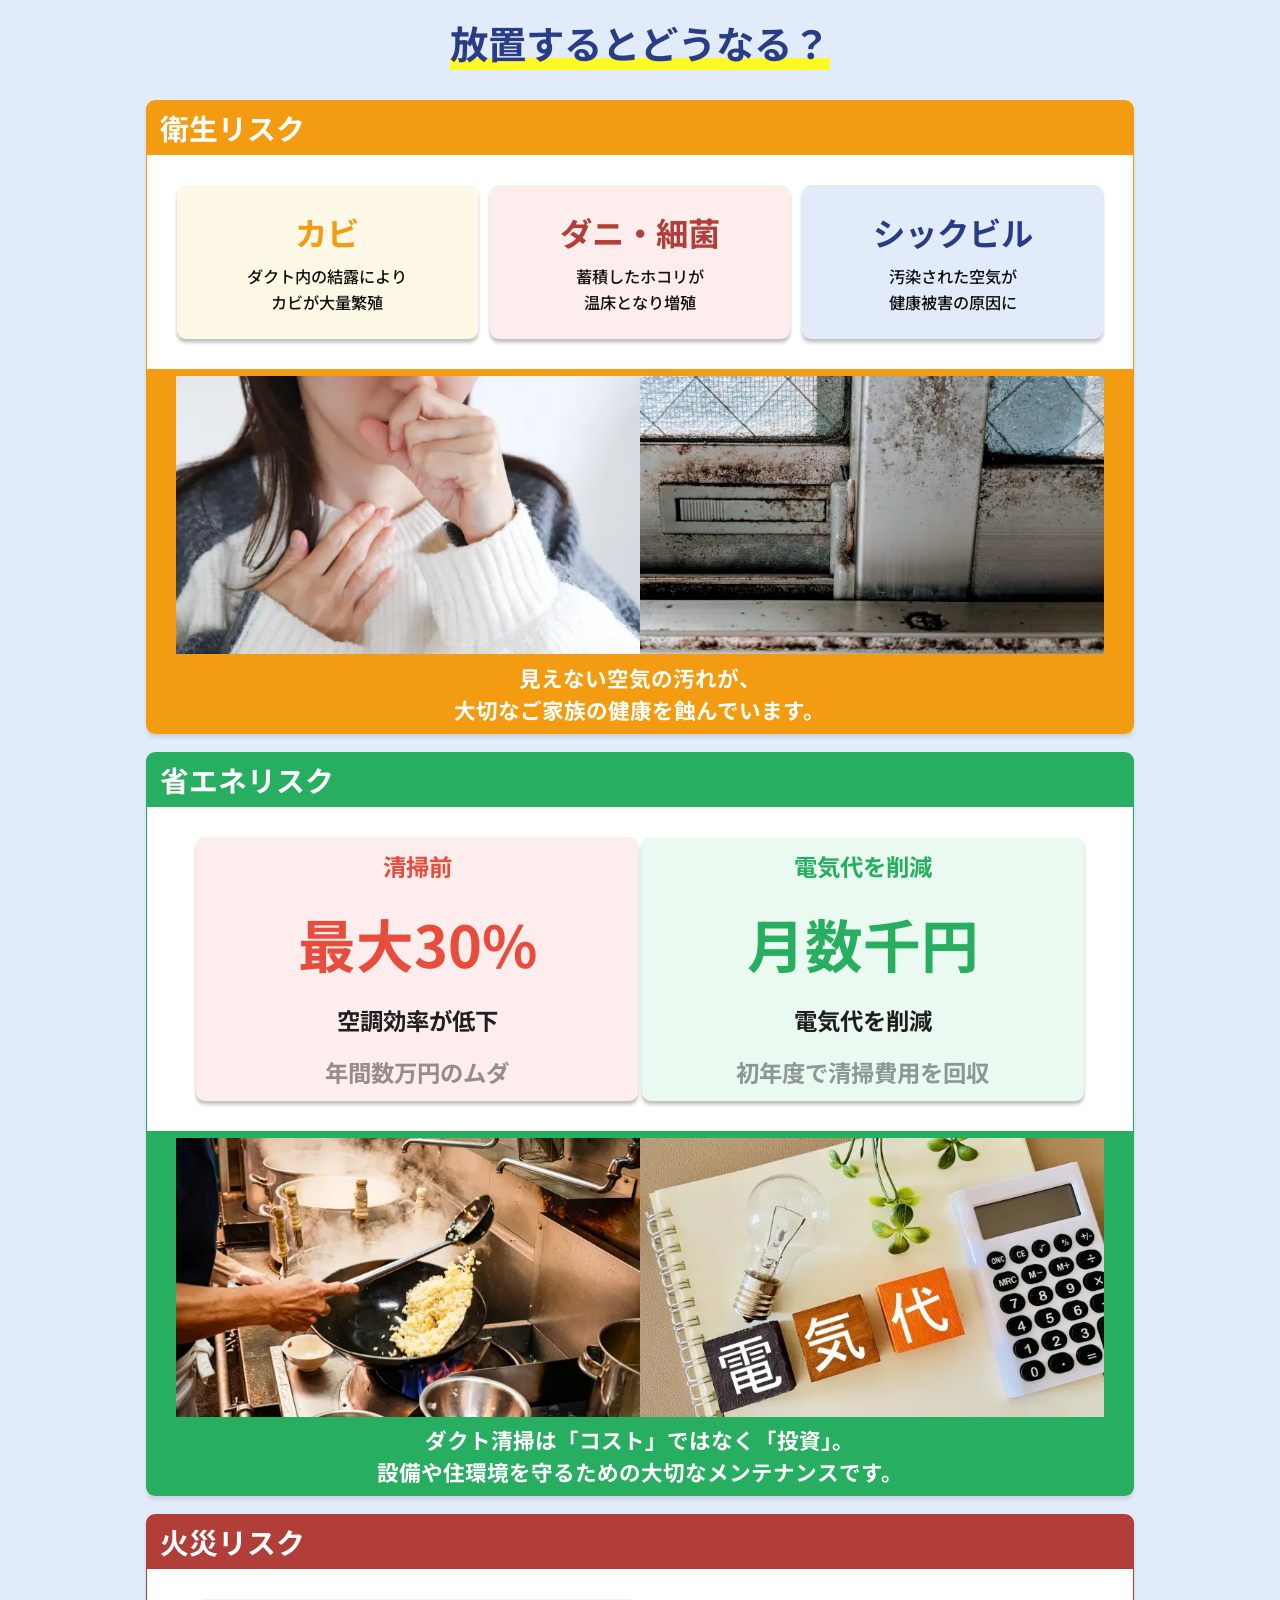
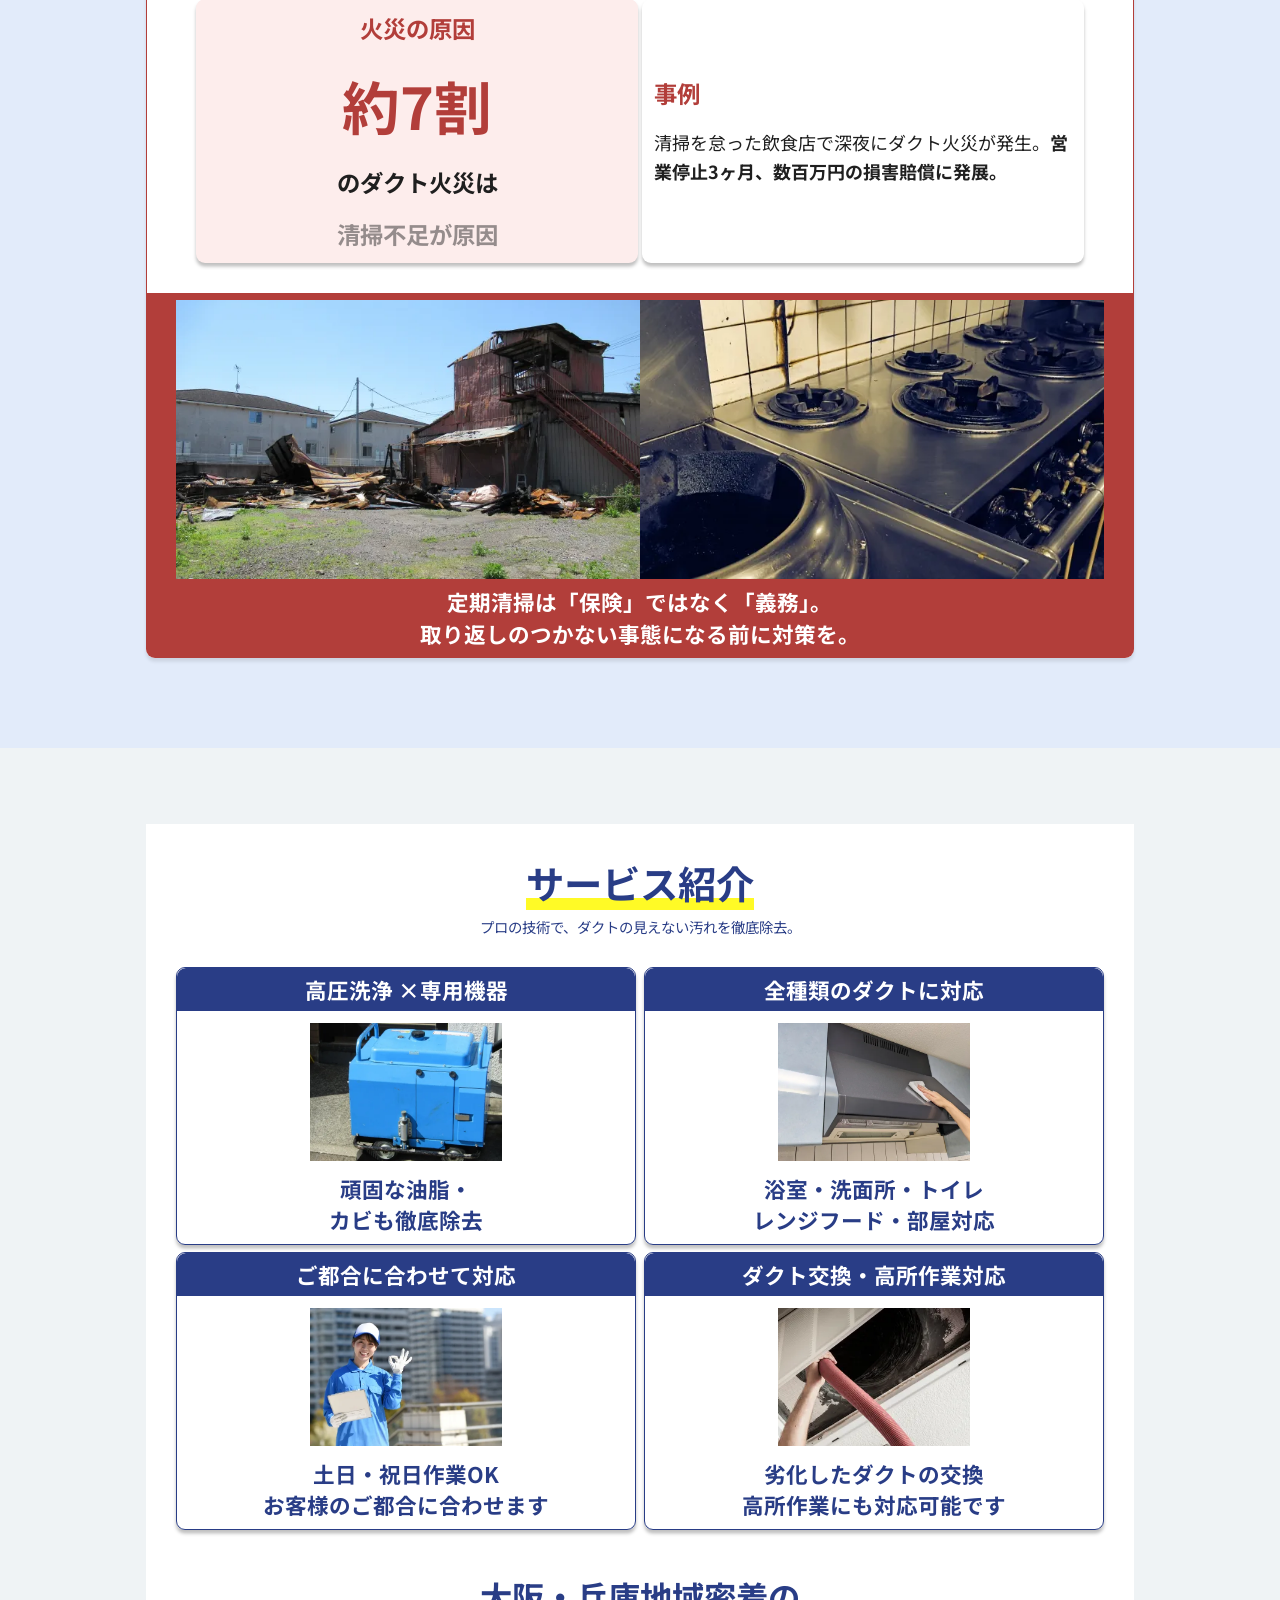
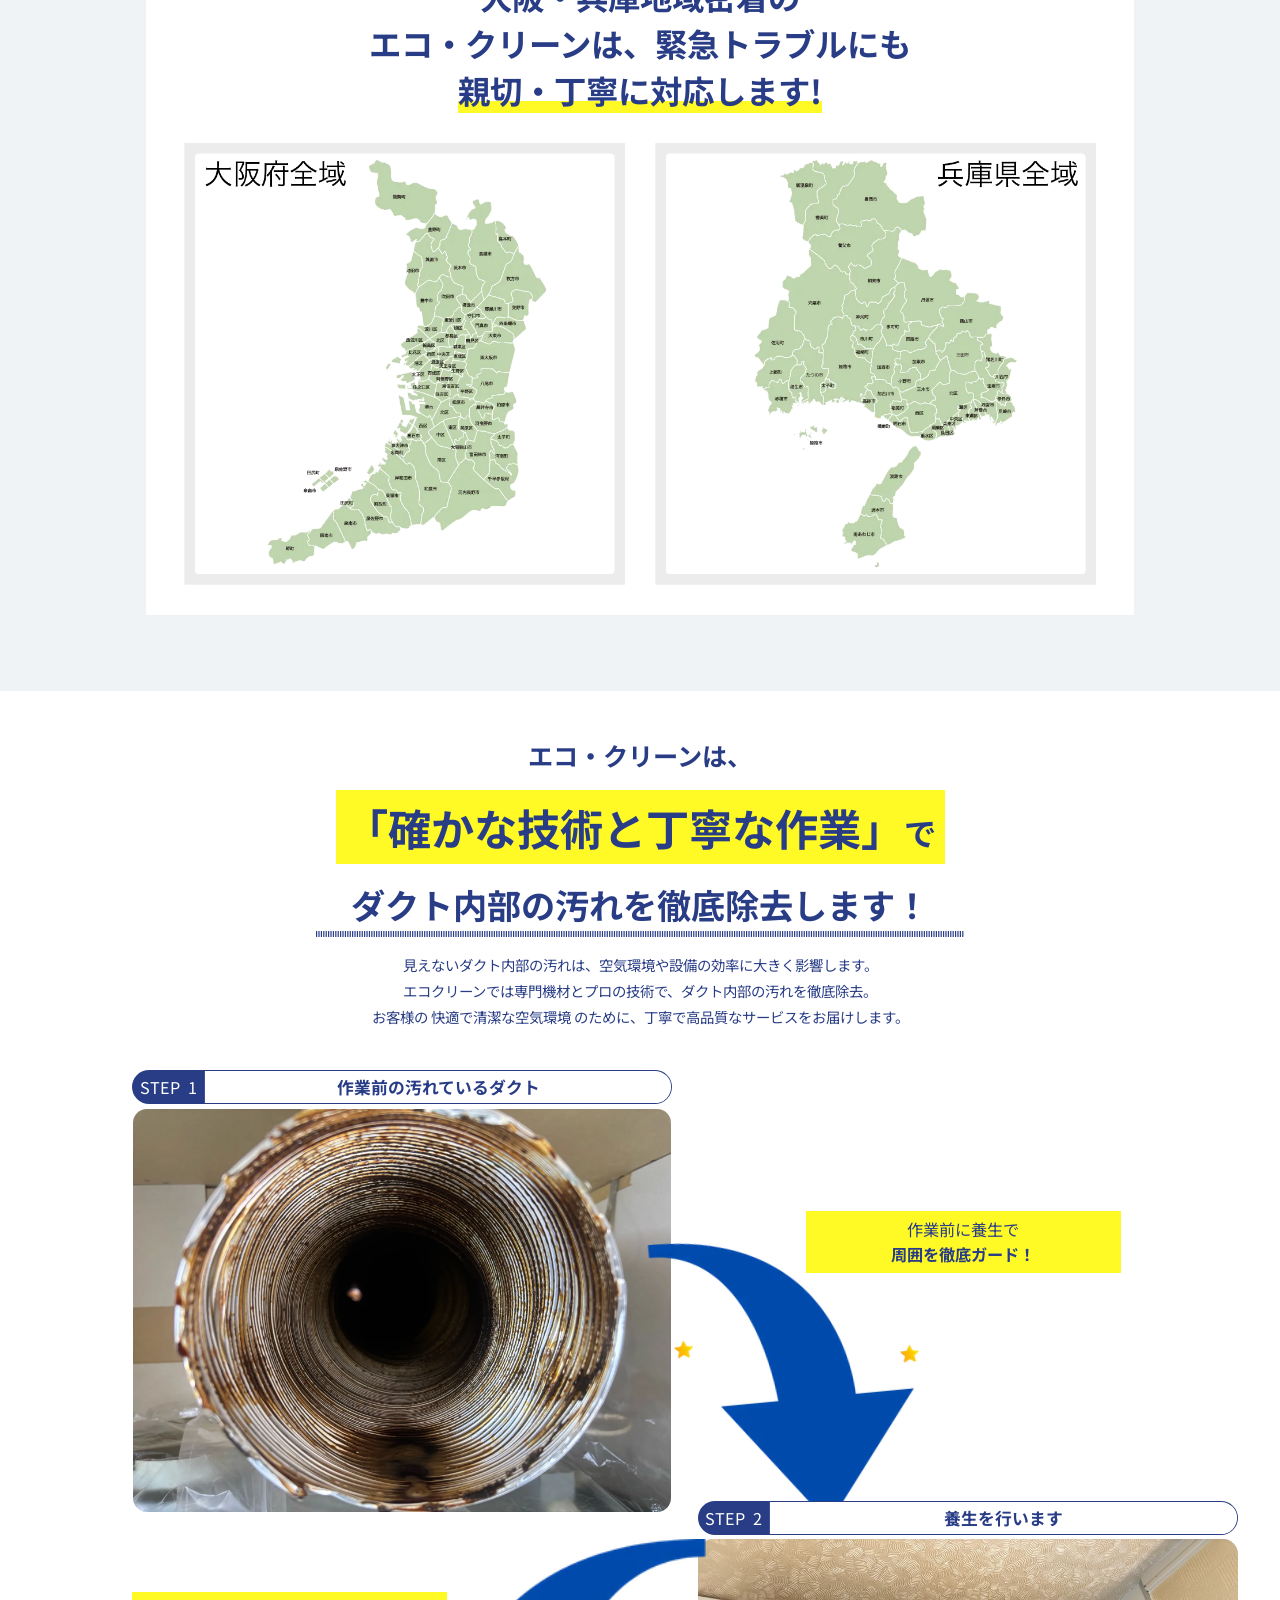
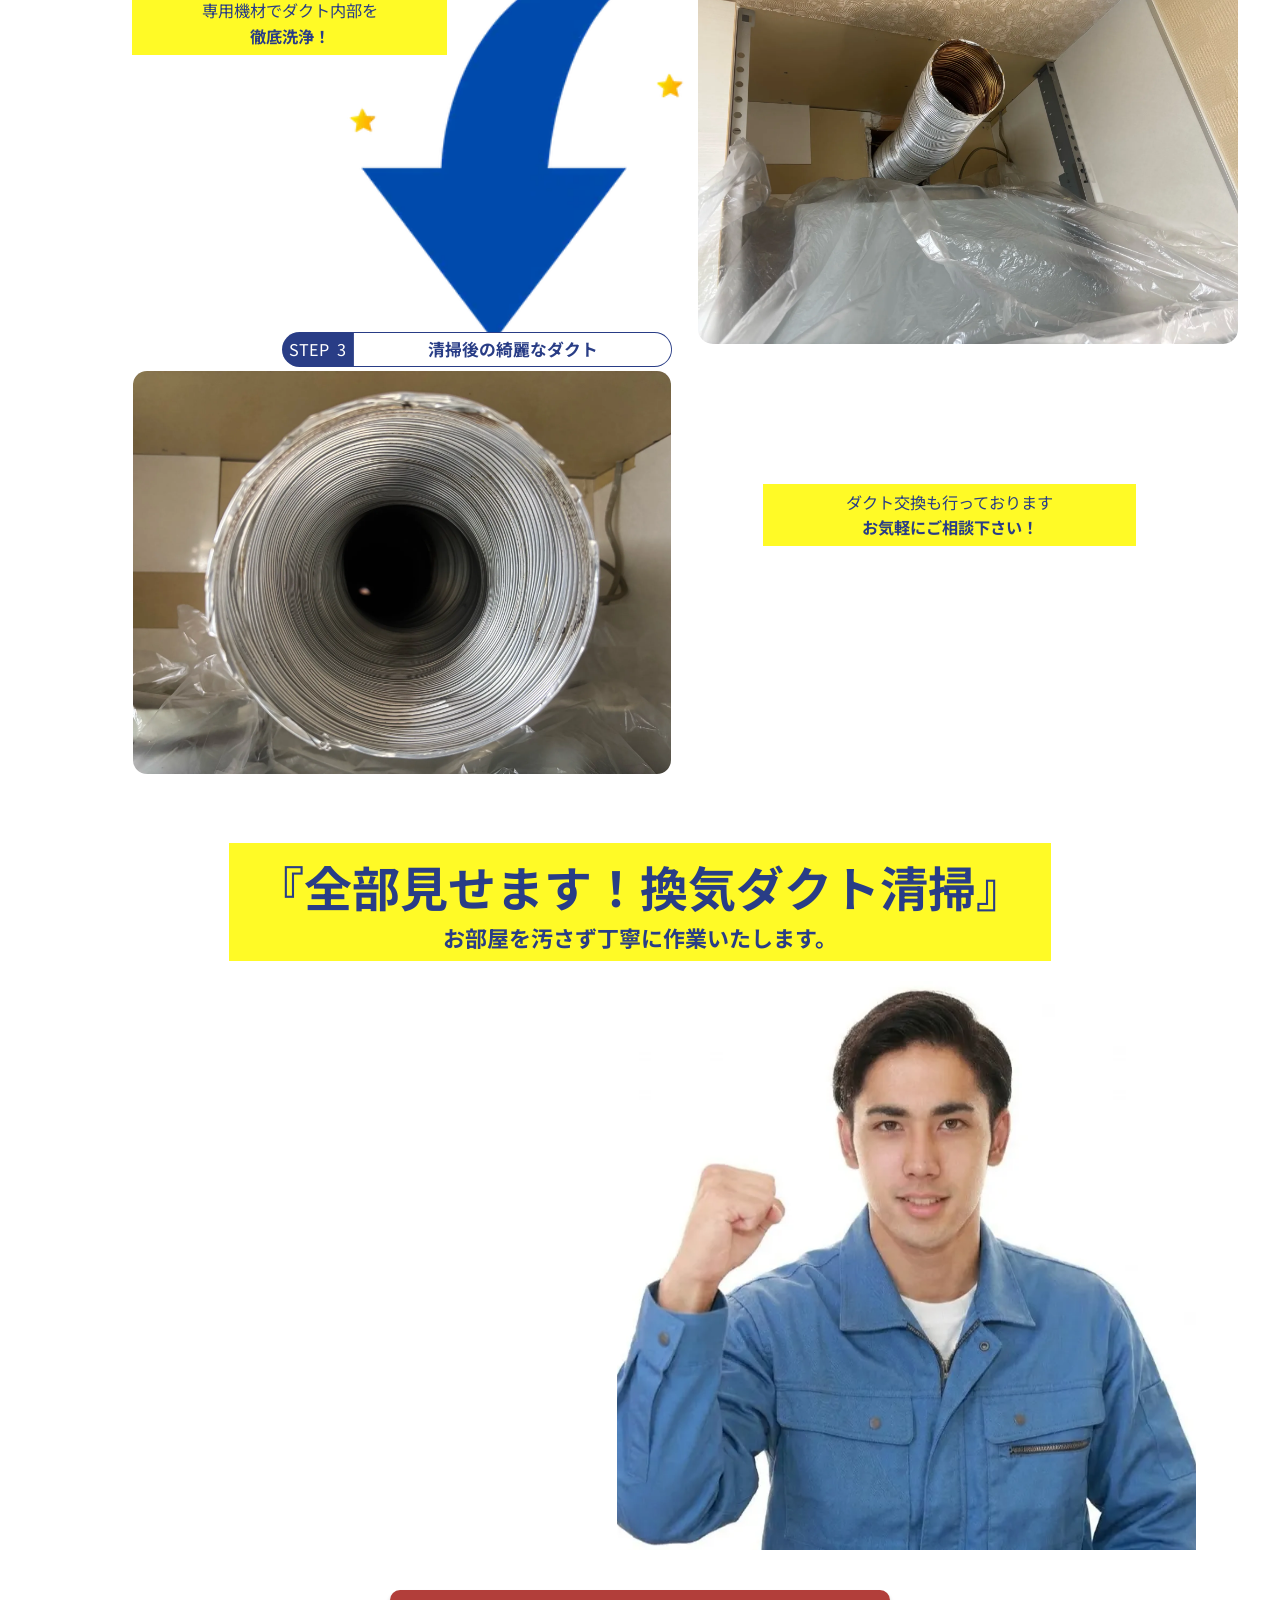
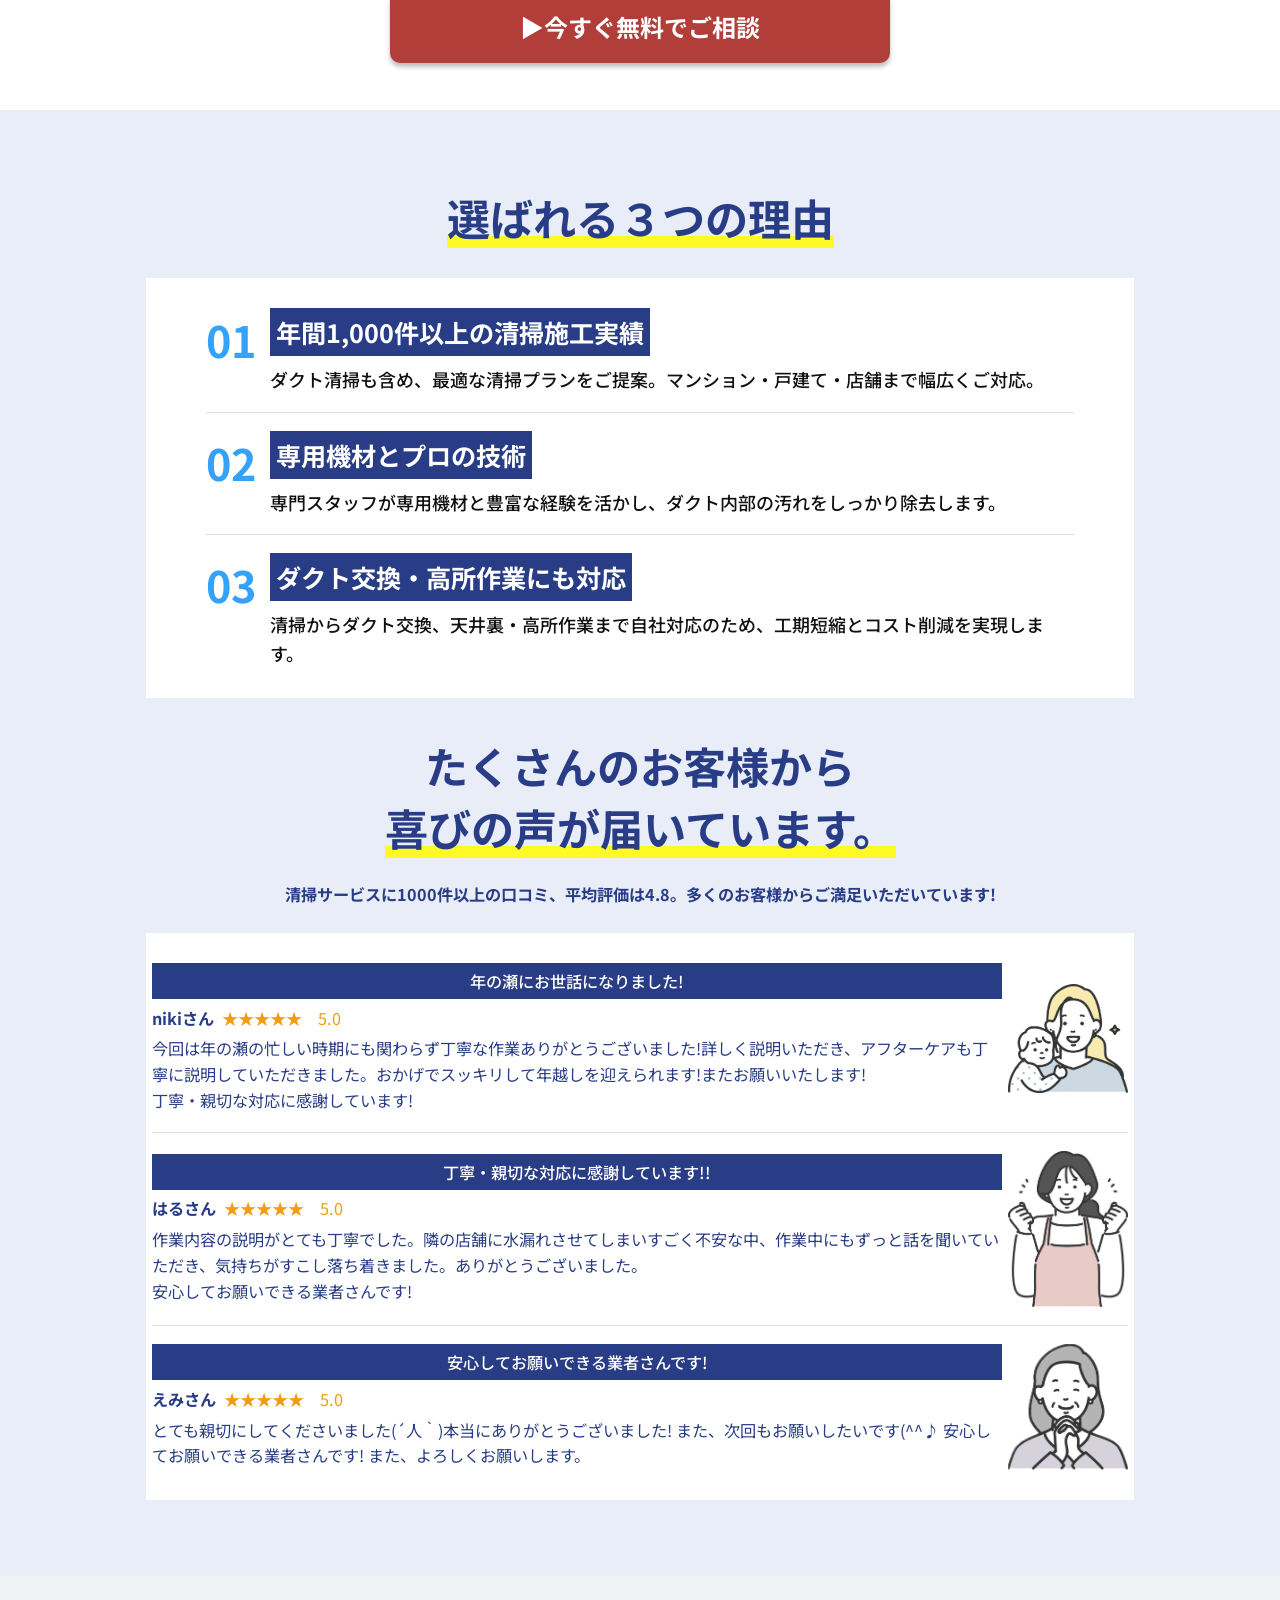
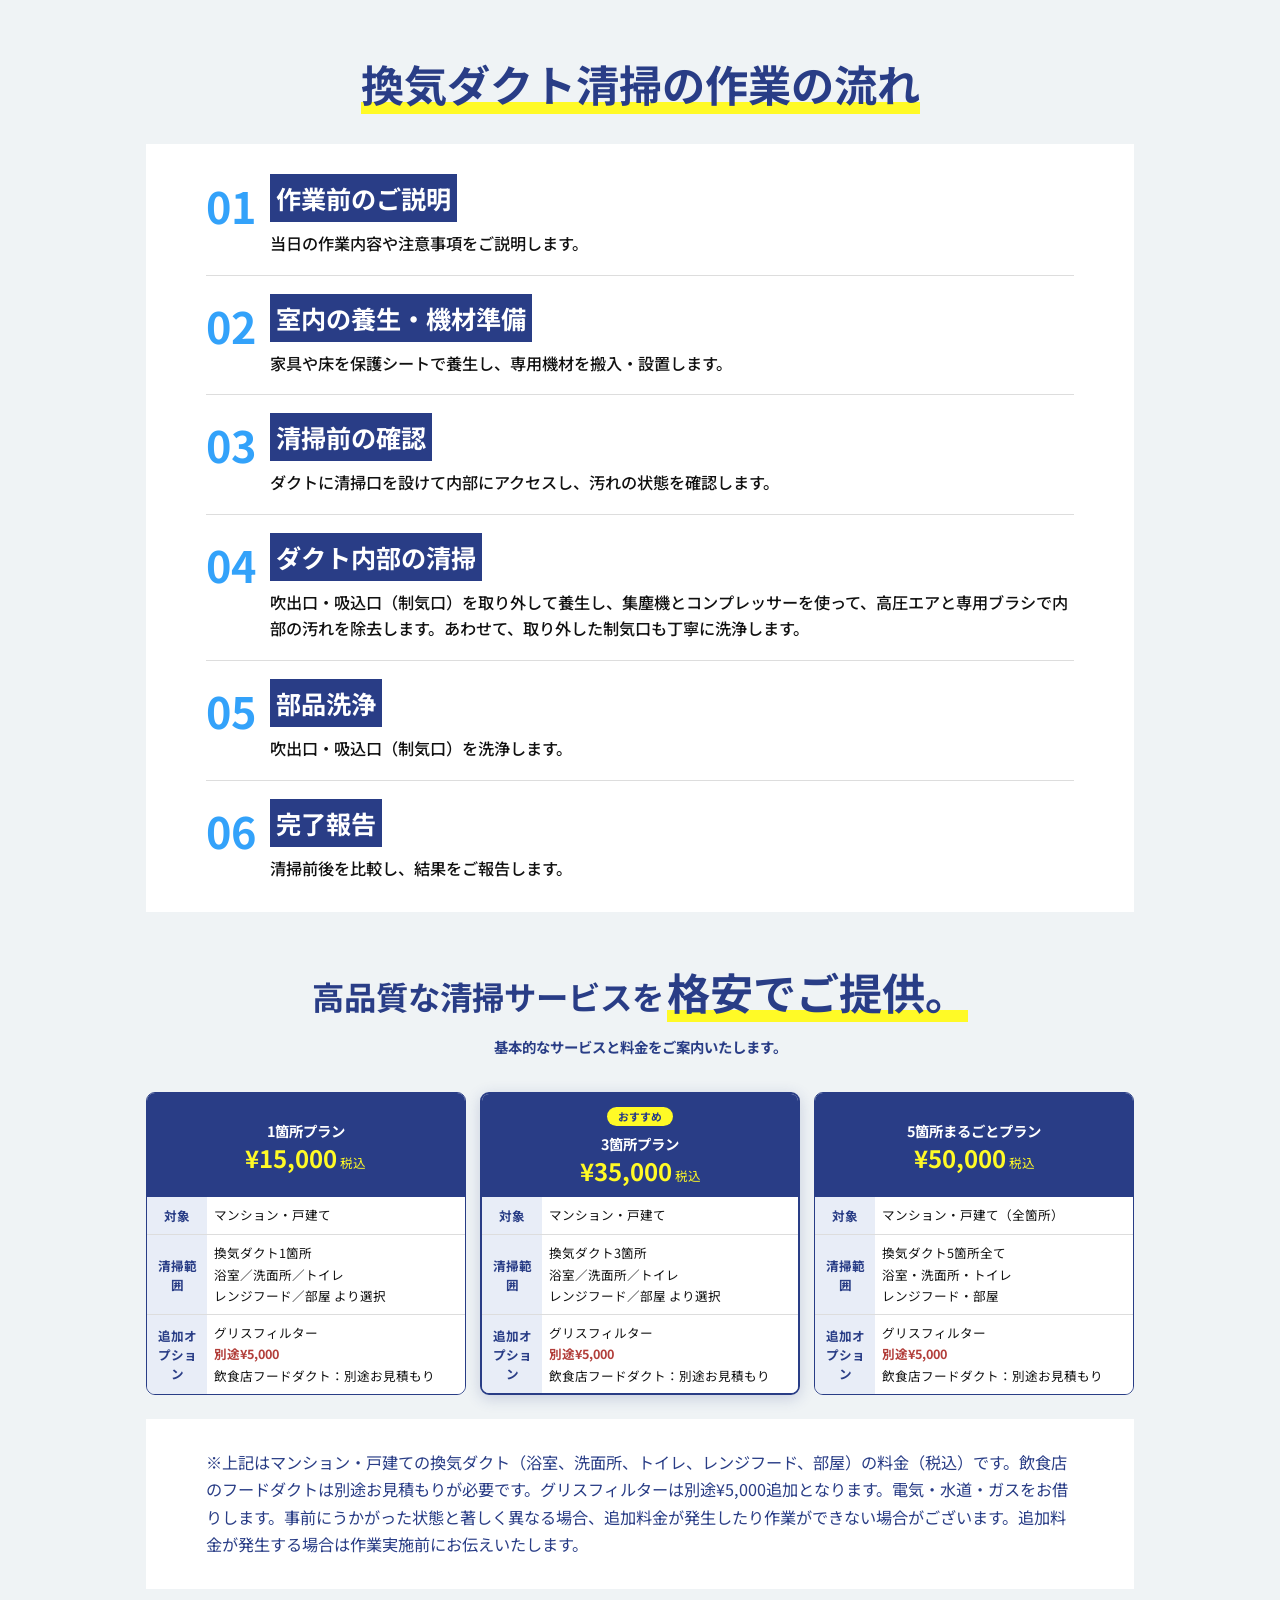
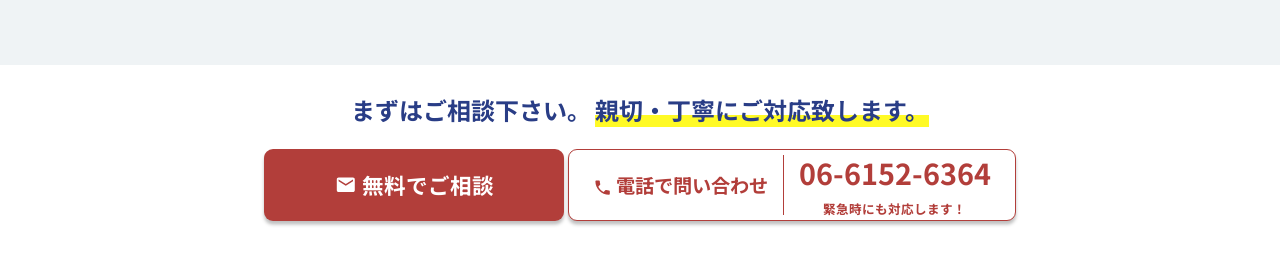
==== commit 63947290: "html: 電話ボタンのサブテキスト文言を簡潔に変更 Co-Authored-By: Claude Sonnet 4.6 <noreply@anthropic.com>" ====
--- a/index.html
+++ b/index.html
@@ -135,7 +135,7 @@
           <div class="btn-tel-divider"></div>
           <div class="btn-tel-num-wrap">
             <p class="btn-tel-num">06-6152-6364</p>
-            <p class="btn-tel-sub">緊急時にもご対応させて頂きます</p>
+            <p class="btn-tel-sub">緊急時にも対応します！</p>
           </div>
         </a>
       </div>
@@ -736,7 +736,7 @@
           <div class="btn-tel-divider"></div>
           <div class="btn-tel-num-wrap">
             <p class="btn-tel-num">06-6152-6364</p>
-            <p class="btn-tel-sub">緊急時にもご対応させて頂きます</p>
+            <p class="btn-tel-sub">緊急時にも対応します！</p>
           </div>
         </a>
       </div>
--- a/css/kanki_dakuto_lp.css
+++ b/css/kanki_dakuto_lp.css
@@ -750,7 +750,6 @@
   align-items: center;
   gap: clamp(4px, 0.521vw, 10px);
   width: 100%;
-  max-width: 1024px;
   text-align: center;
 }
 .service-cards-grid {
@@ -758,7 +757,6 @@
   grid-template-columns: repeat(2, 1fr);
   gap: clamp(8px, 0.521vw, 10px);
   width: 100%;
-  max-width: 1024px;
 }
 .service-card {
   border: 1px solid #293d86;
@@ -1169,17 +1167,17 @@
    換気ダクト清掃とは以降 コンテンツ幅 1200px
 =================================== */
 .sec-worries .inner-1450 {
-  max-width: 1100px;
+  max-width: 1200px;
 }
 .sec-risks .inner-1356,
 .sec-services .inner-1450,
 .sec-reasons .inner-1450,
 .sec-pricing .inner-1450,
 .sec-benefits .inner-1349 {
-  max-width: 1000px;
+  max-width: 1200px;
 }
 .sec-tech .tech-heading-wrap {
-  max-width: 1000px;
+  max-width: 1200px;
   margin-left: auto;
   margin-right: auto;
   padding-left: clamp(20px, 4vw, 80px);
@@ -1232,7 +1230,7 @@
 
   /* CTA2：テキストが切れないようボックス幅を広げる */
   .cta2-navy-box {
-    max-width: 1100px;
+    max-width: 1200px;
   }
 
   /* サービスカード：タイトル・説明を固定サイズに */
@@ -1413,10 +1411,14 @@
   .hero-bottom-banner { font-size: 16px; font-weight: 700; }
 
   /* Benefits */
+  .benefits-white-card { overflow: hidden; }
   .benefits-row {
     flex-direction: column;
     gap: 16px;
   }
+  .benefit-item { width: 100%; overflow: hidden; justify-content: center; }
+  .benefit-text { white-space: normal; }
+  .benefit-icon { width: 35vw; height: 28vw; max-width: 140px; max-height: 110px; flex-shrink: 0; }
   .benefit-divider-v {
     width: 60%;
     height: 1px;
@@ -1438,7 +1440,7 @@
     max-width: 400px;
     justify-content: center;
   }
-  .btn-tel { padding: 16px 24px; height: auto; }
+  .btn-tel { padding: 14px 16px; height: auto; min-width: unset; }
 
   /* 顧客カード */
   .customer-row {
@@ -1588,13 +1590,17 @@
     width: 100%;
   }
   .btn-tel {
-    flex-direction: column;
+    flex-direction: row;
     height: auto;
-    gap: 8px;
-    padding: 16px;
+    gap: 12px;
+    padding: 14px 16px;
     width: 100%;
-  }
-  .btn-tel-divider { display: none; }
+    min-width: unset;
+  }
+  .btn-tel-divider { display: block; }
+  .btn-tel-label { font-size: 14px; }
+  .btn-tel-num { font-size: 20px; }
+  .btn-tel-sub { font-size: 12px; }
   .service-cards-grid { grid-template-columns: repeat(2, 1fr); }
   .dirt-caption-tag { font-size: 13px; white-space: normal; }
   .dirt-photos-box ~ div p.navy { font-size: 18px !important; }
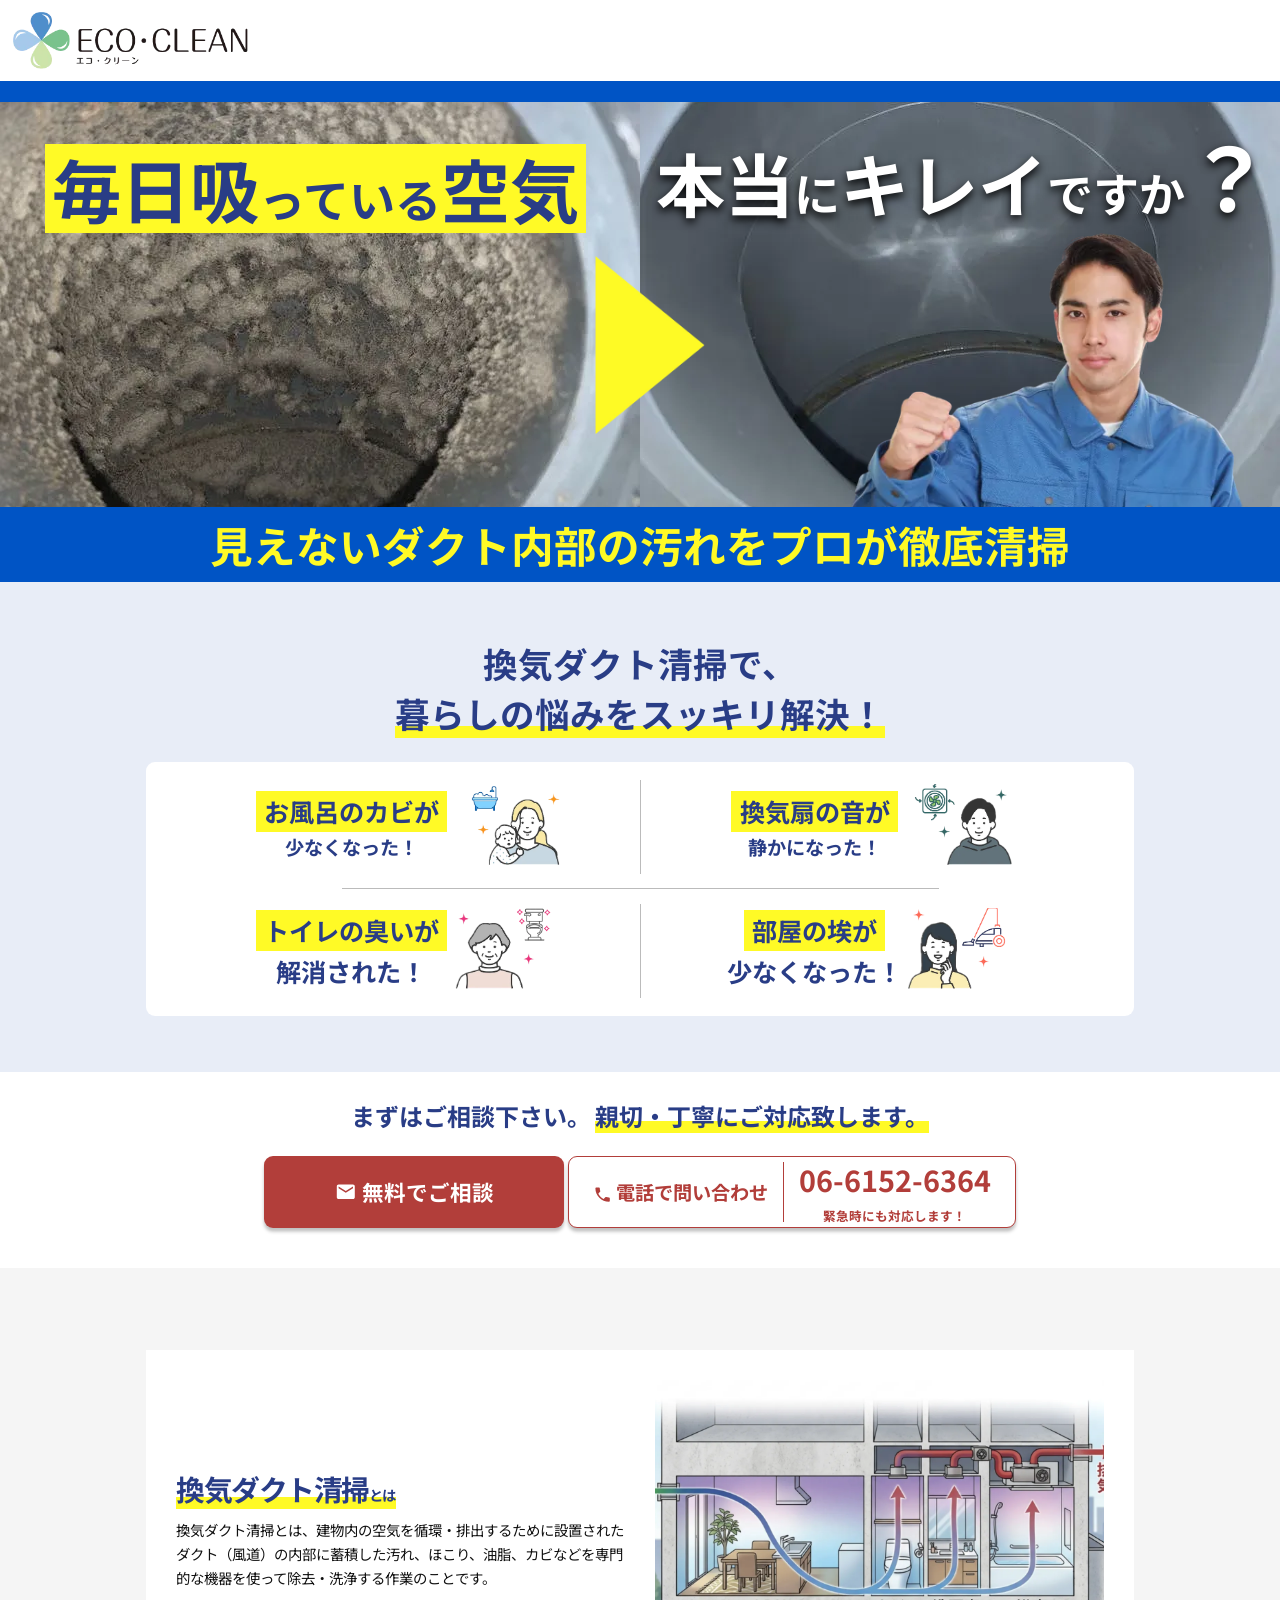
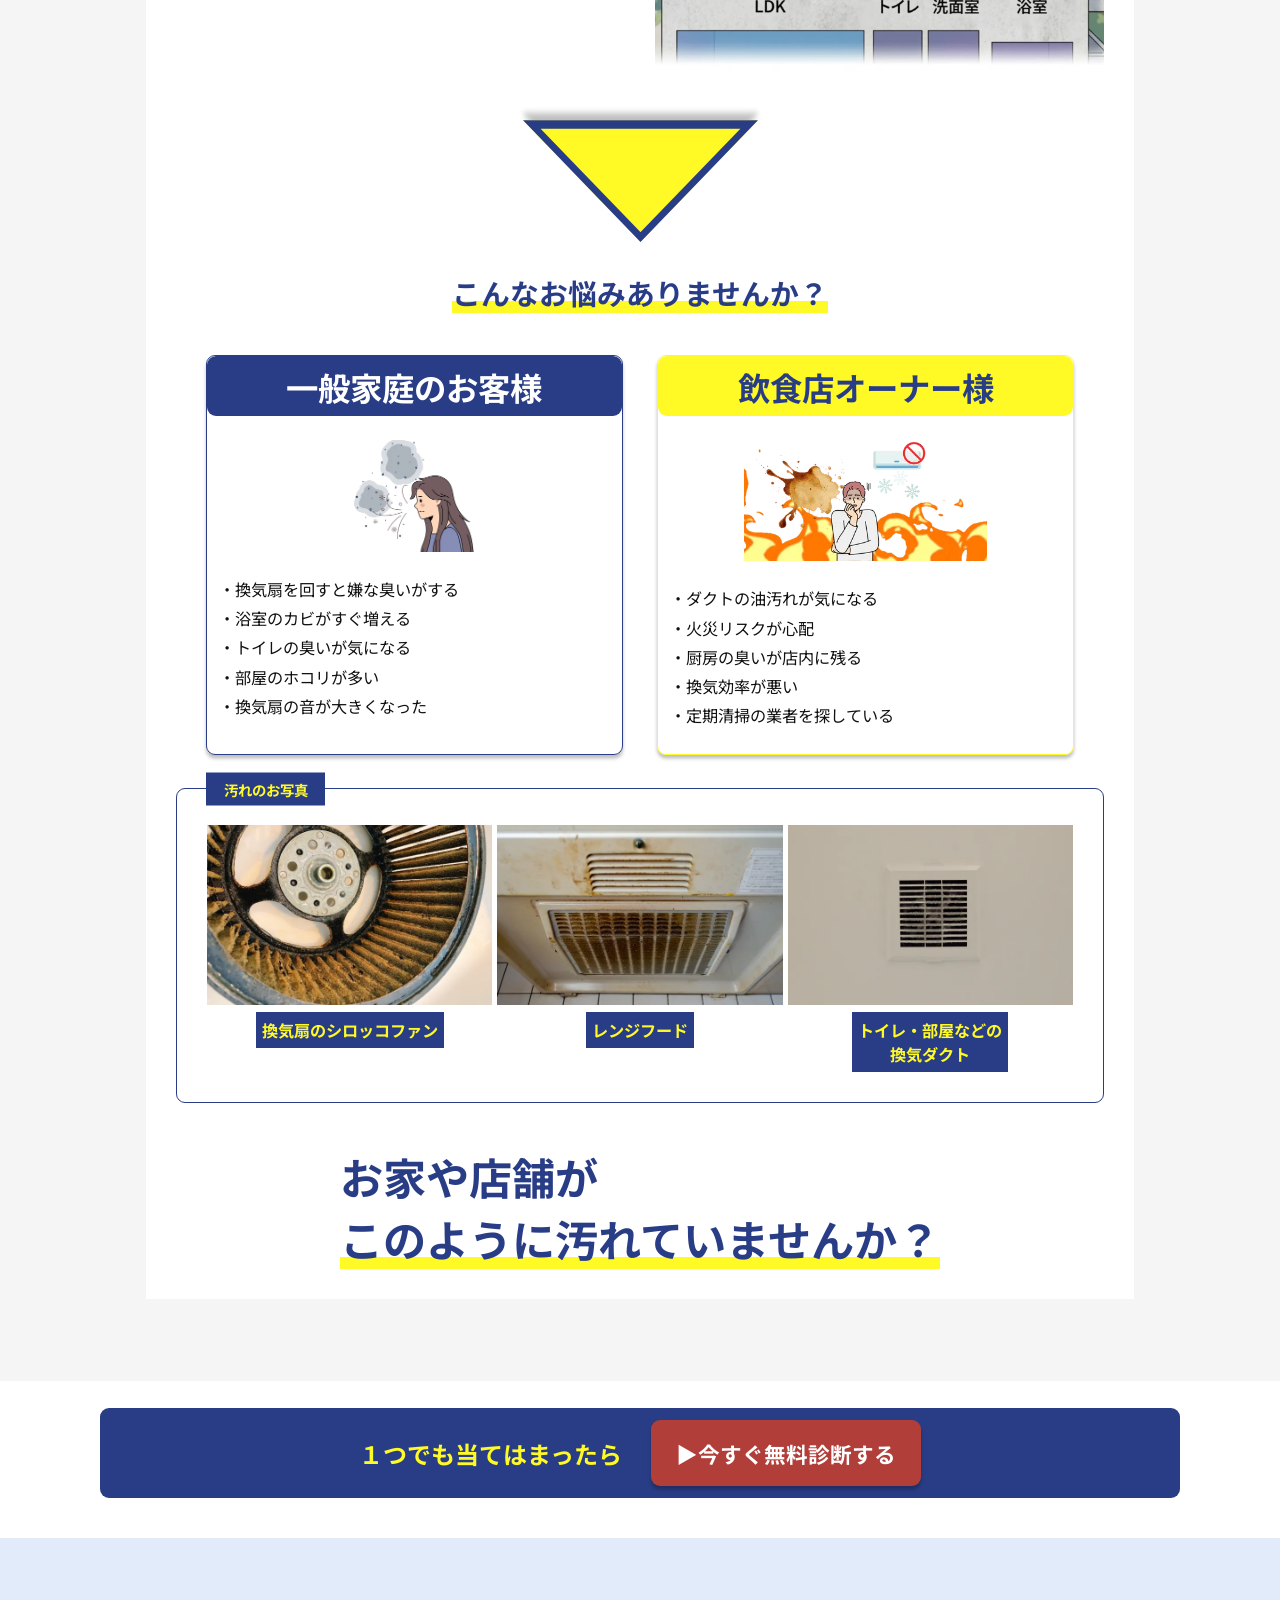
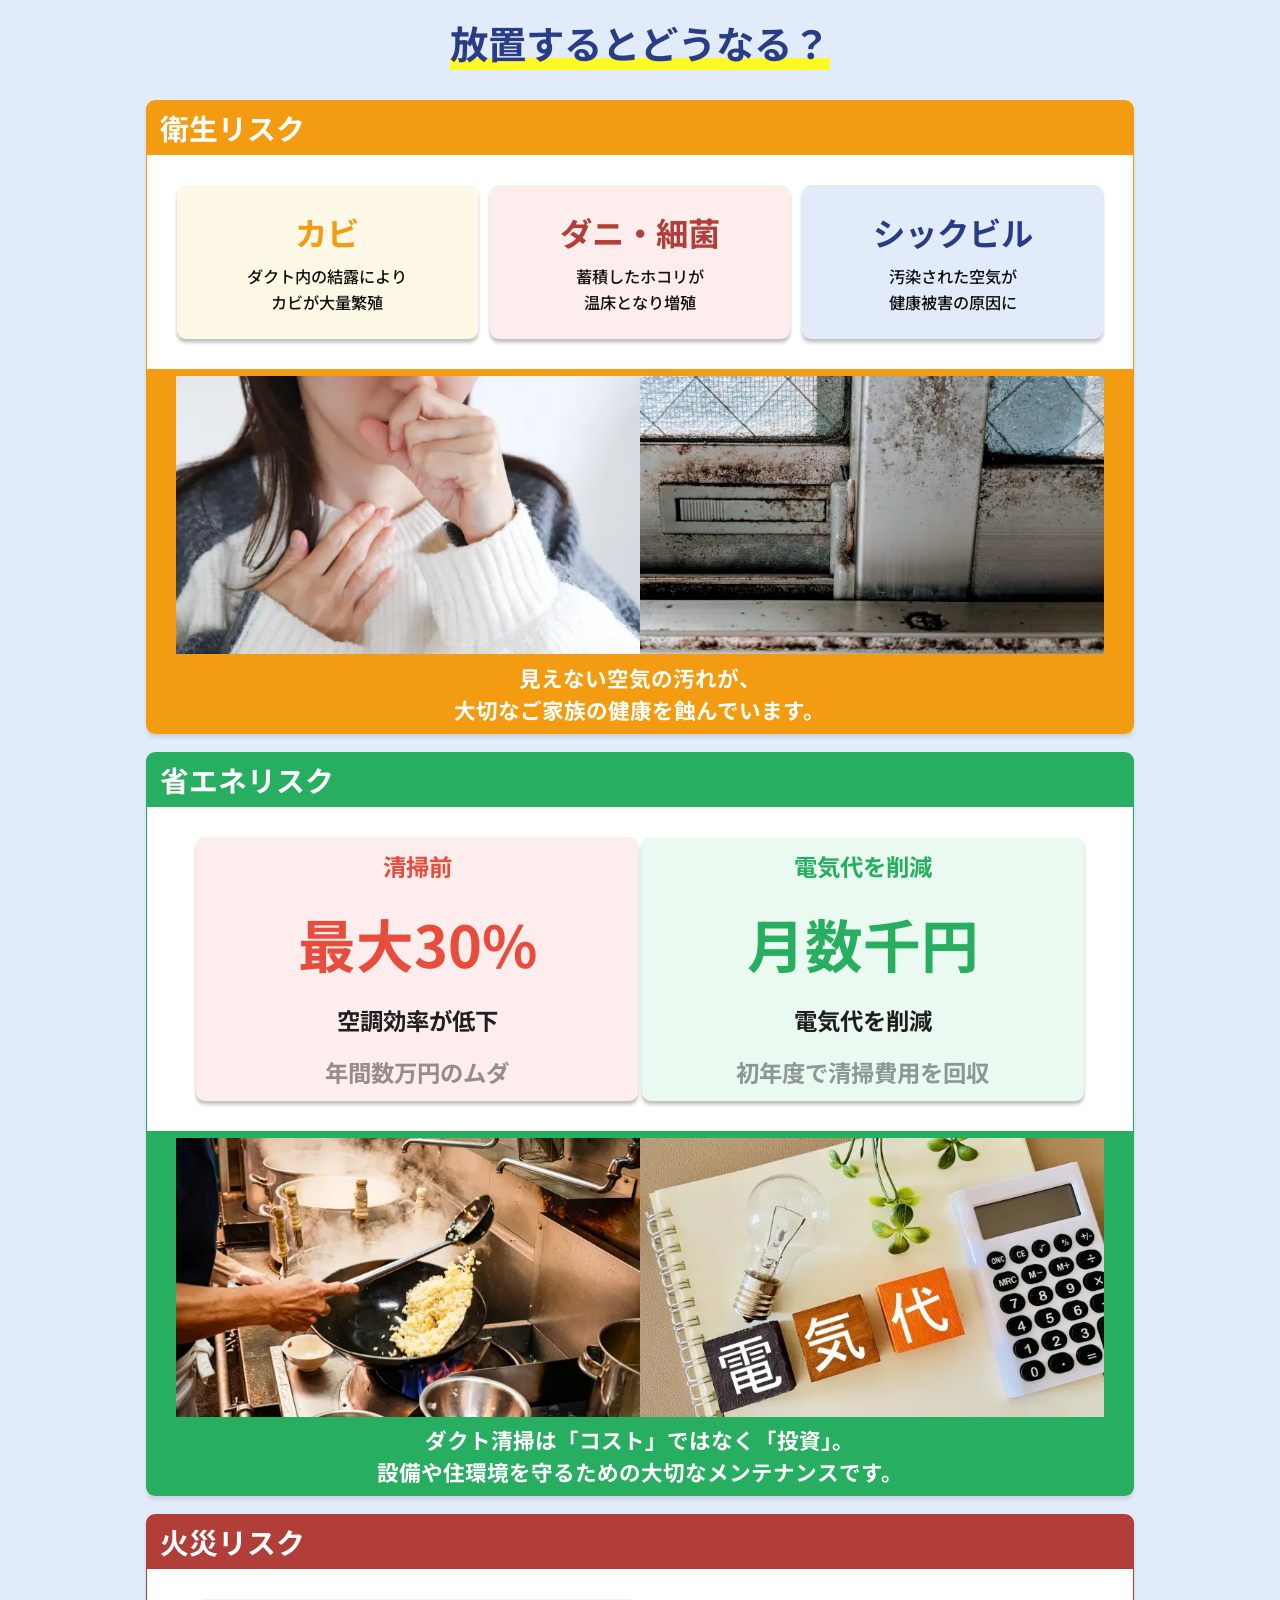
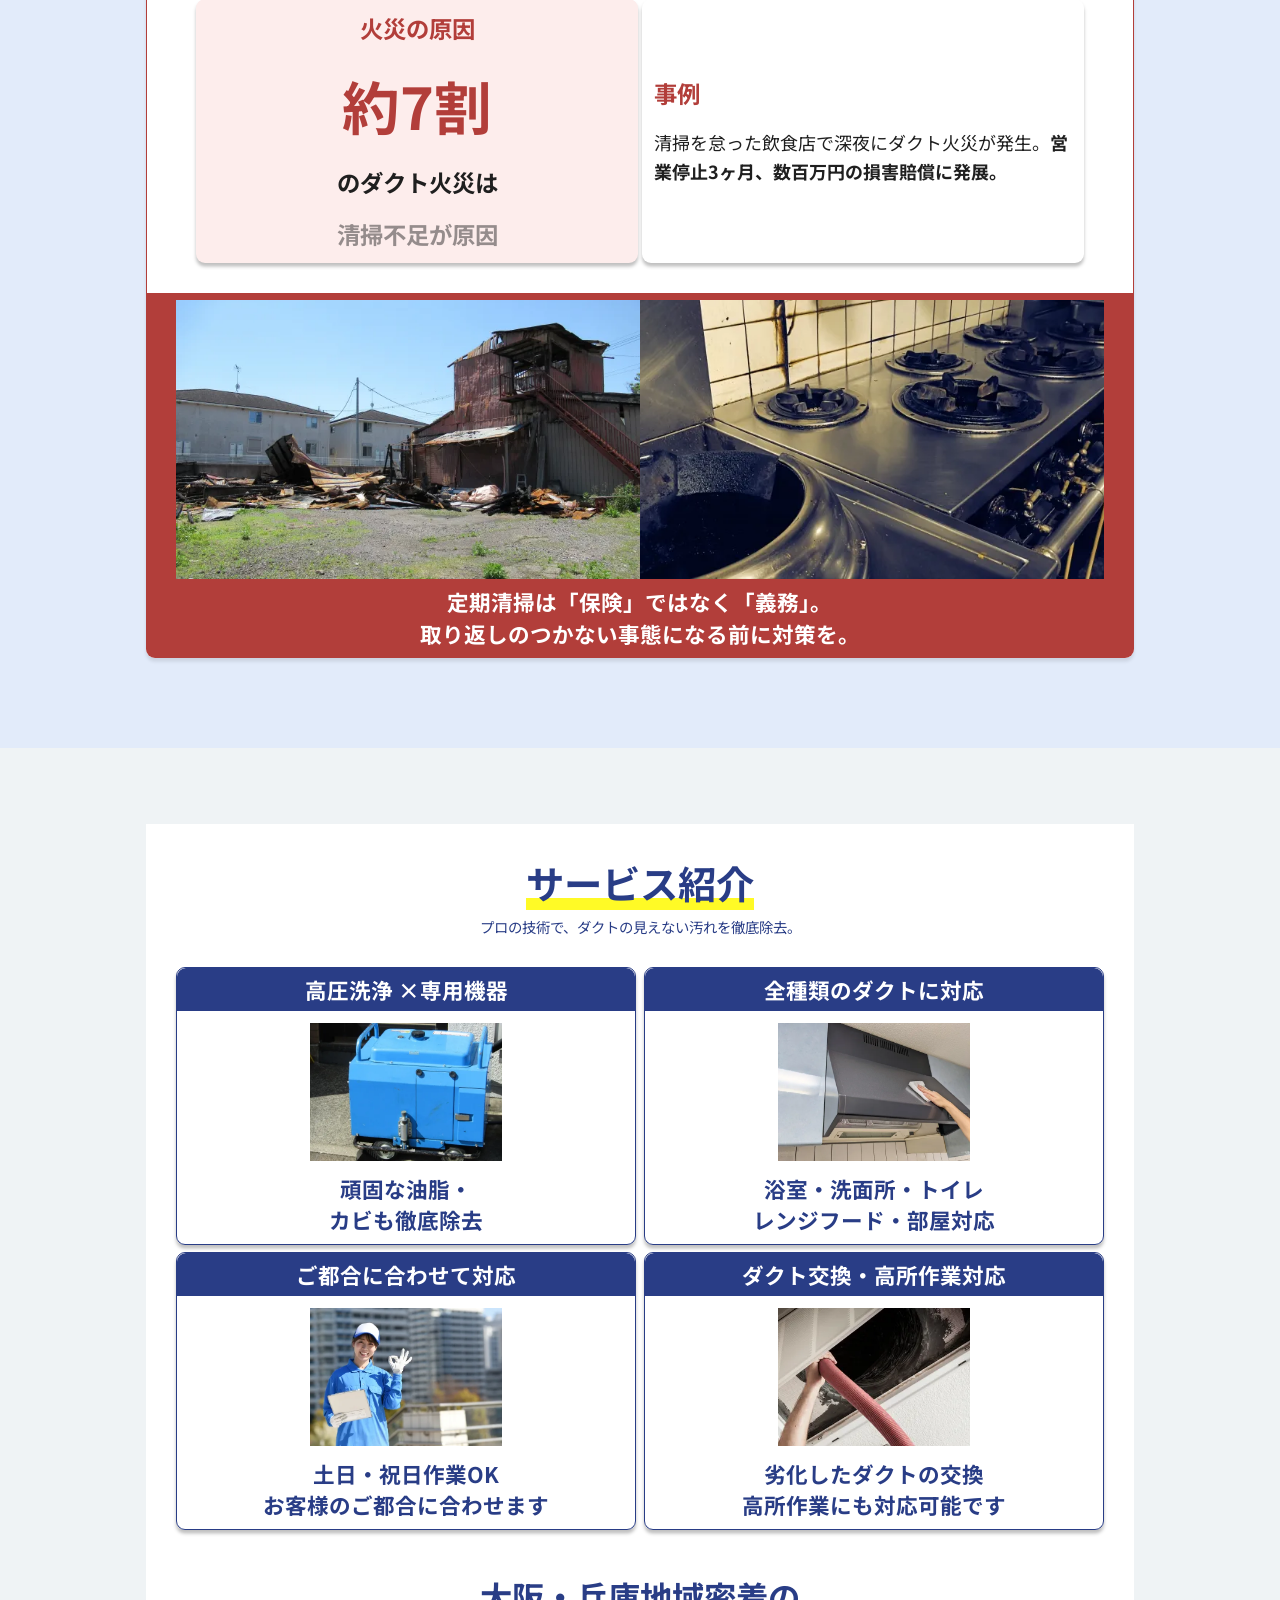
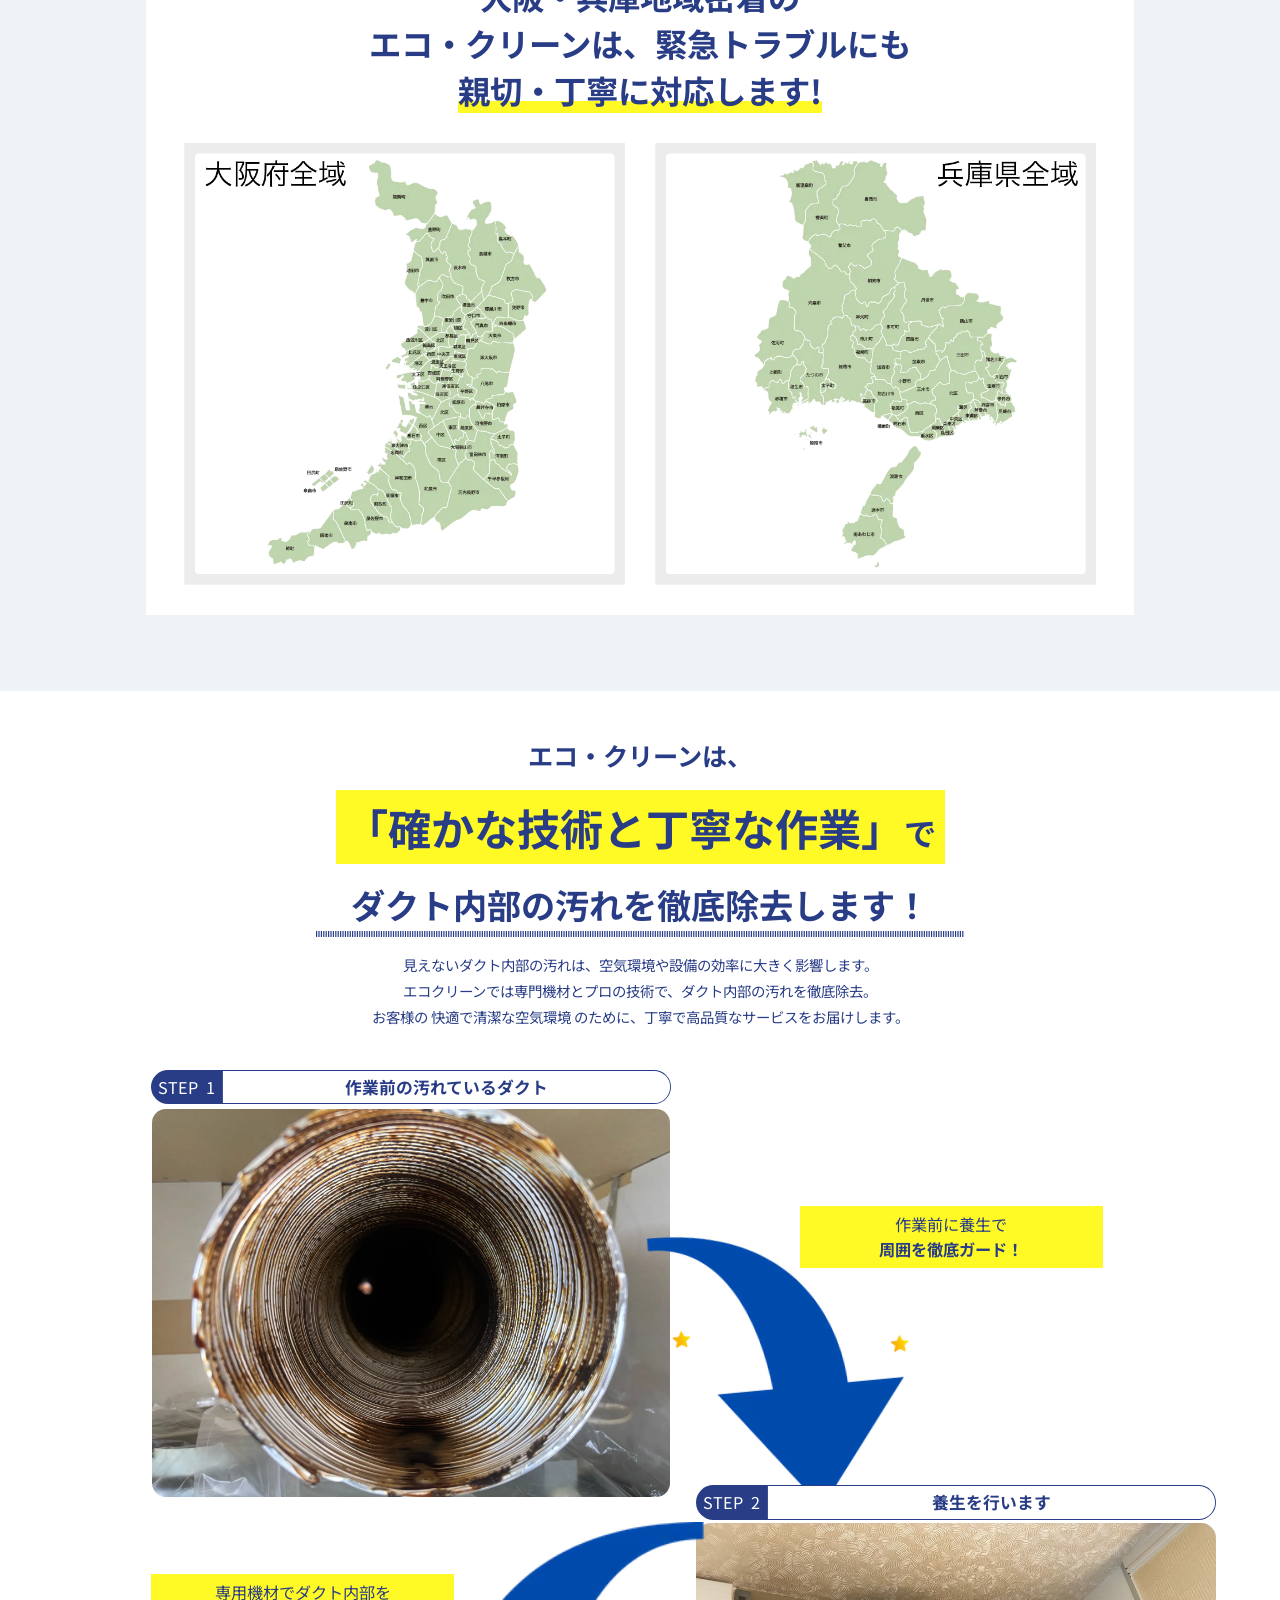
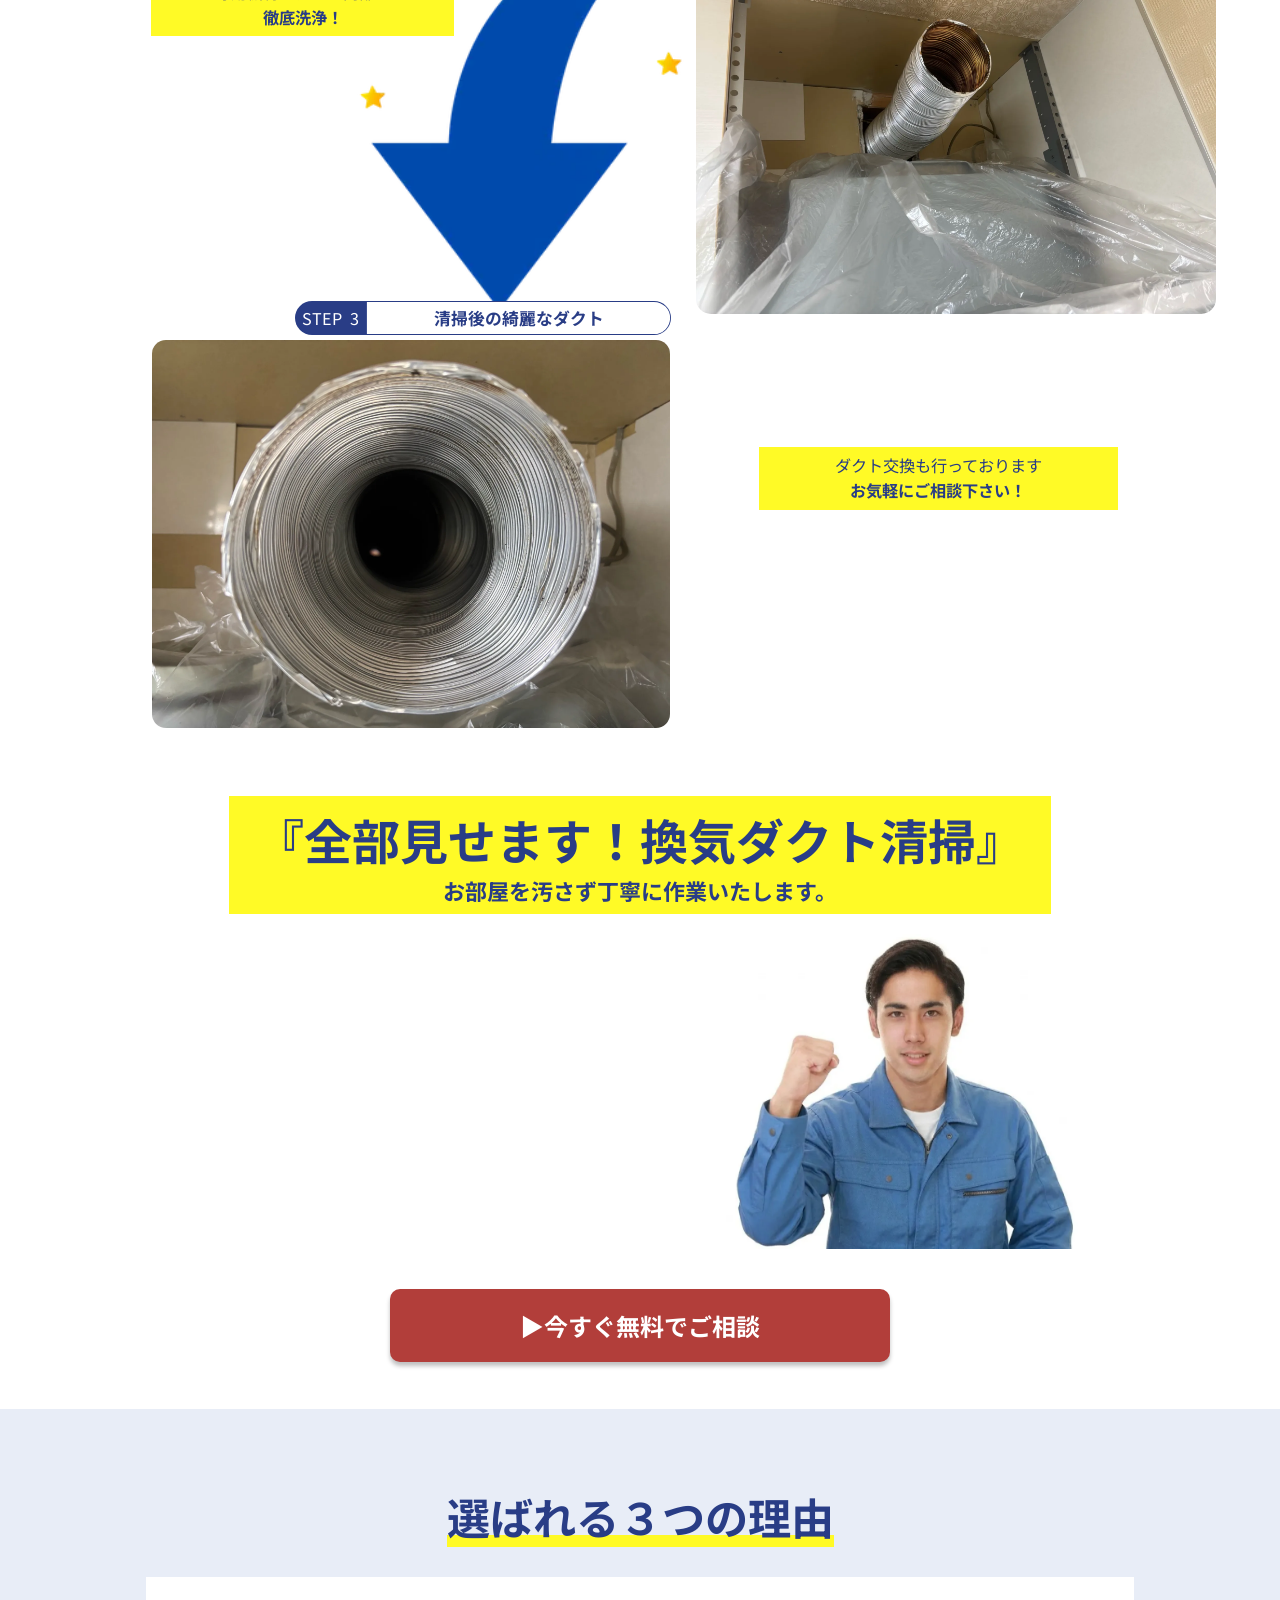
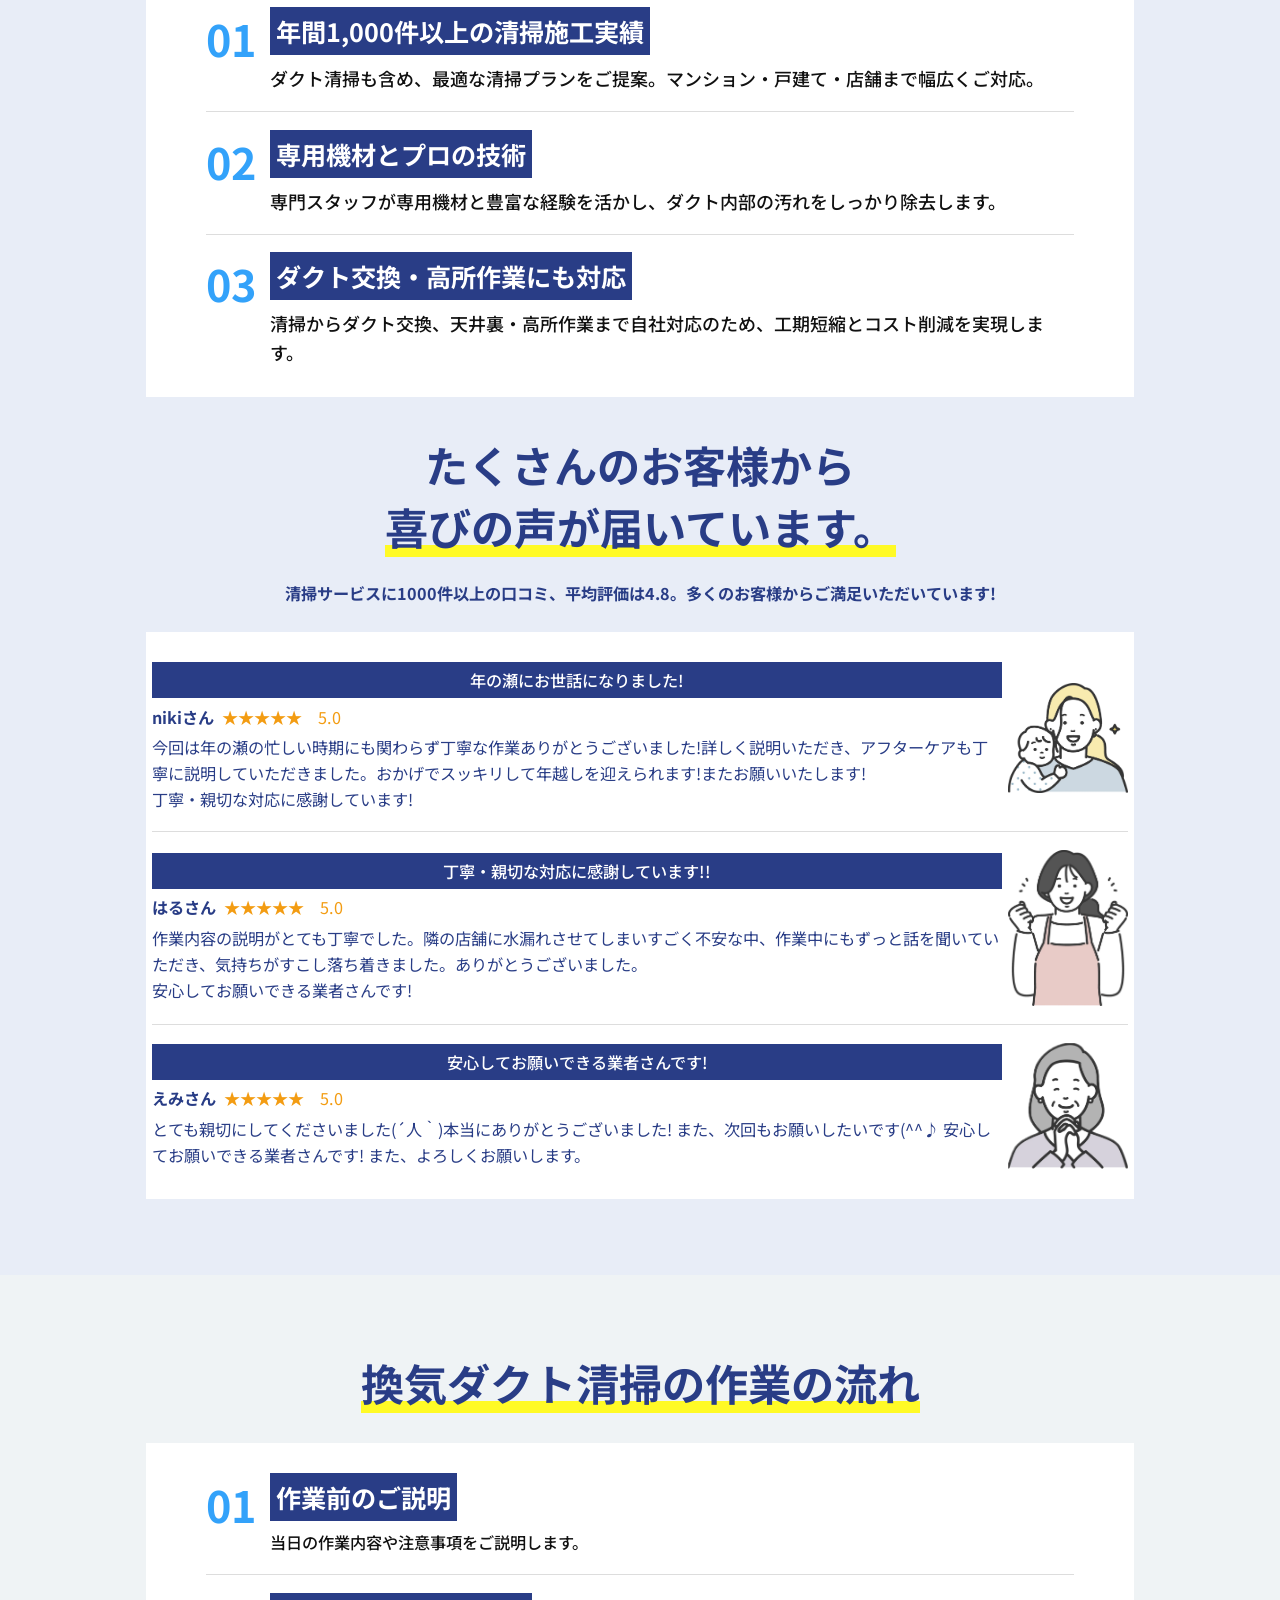
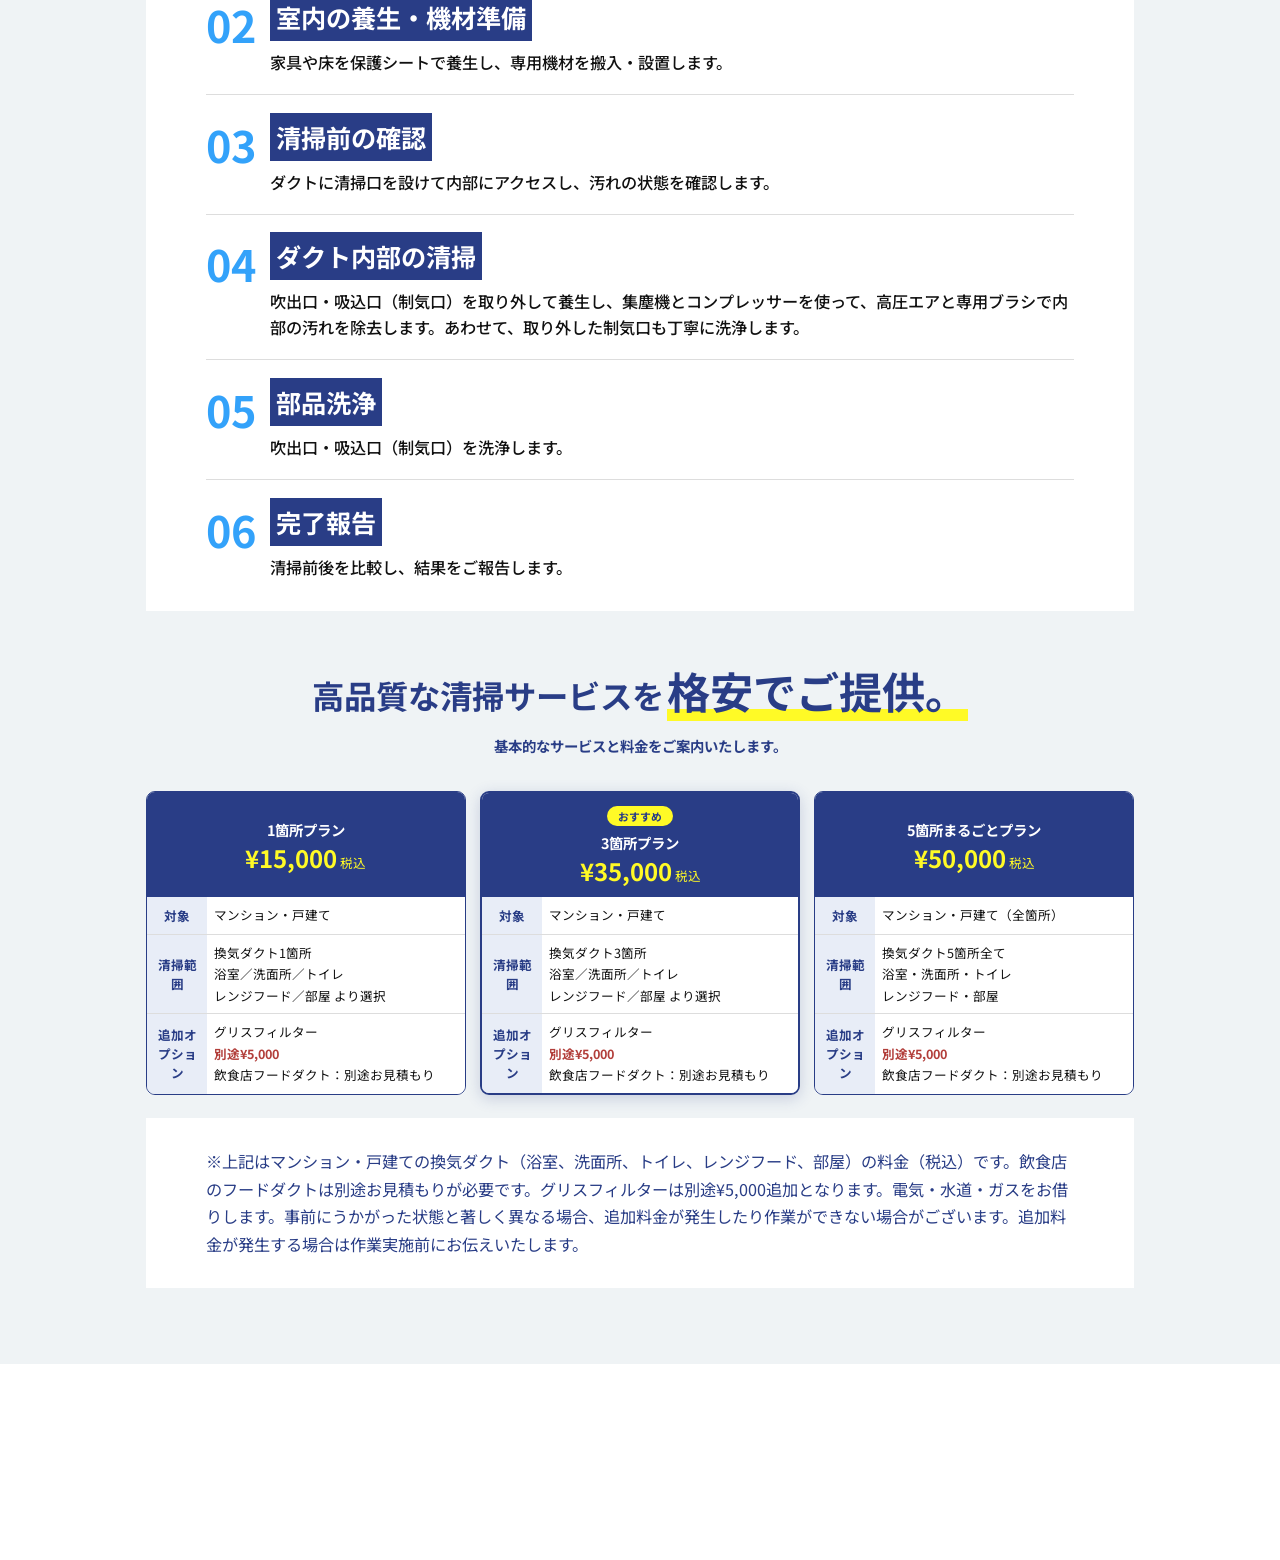
==== commit b9cdcc7b: "fix: YouTube埋め込みの?si=パラメータを削除しSafari認証問題を修正 Co-Authored-By: Claude Sonnet 4.6 <noreply@anthropic.com" ====
--- a/index.html
+++ b/index.html
@@ -479,7 +479,7 @@
       </div>
       <div class="movie-photos-row">
         <div class="movie-left-col">
-          <div class="movie-photo"><iframe width="560" height="315" src="https://www.youtube.com/embed/YrgQ-NV_tYk?si=0C8i6ZYubNxO2qMx" title="YouTube video player" frameborder="0" allow="accelerometer; autoplay; clipboard-write; encrypted-media; gyroscope; picture-in-picture; web-share" referrerpolicy="strict-origin-when-cross-origin" allowfullscreen style="width:100%;height:100%;"></iframe></div>
+          <div class="movie-photo"><iframe width="560" height="315" src="https://www.youtube.com/embed/YrgQ-NV_tYk" title="YouTube video player" frameborder="0" allow="accelerometer; autoplay; clipboard-write; encrypted-media; gyroscope; picture-in-picture; web-share" referrerpolicy="strict-origin-when-cross-origin" allowfullscreen style="width:100%;height:100%;"></iframe></div>
         </div>
         <div class="movie-person-photo"><img loading="lazy" src="images/staff-person.webp" alt="" /></div>
       </div>
--- a/css/kanki_dakuto_lp.css
+++ b/css/kanki_dakuto_lp.css
@@ -823,6 +823,12 @@
   align-items: center;
   gap: clamp(30px, 3.125vw, 60px);
 }
+@media (min-width: 769px) {
+  .sec-tech {
+    padding-left: 5%;
+    padding-right: 5%;
+  }
+}
 .tech-heading-wrap {
   display: flex;
   flex-direction: column;
@@ -961,9 +967,12 @@
 }
 .movie-photos-row {
   display: flex;
-  gap: clamp(16px, 2.083vw, 40px);
+  gap: 20px;
   align-items: flex-end;
   justify-content: center;
+  max-width: 1000px;
+  width: 100%;
+  margin: 0 auto;
 }
 .movie-left-col {
   display: flex;
@@ -972,8 +981,9 @@
   flex-shrink: 0;
 }
 .movie-photo {
-  width: clamp(240px, 40vw, 768px);
-  height: clamp(135px, 22.5vw, 432px);
+  width: clamp(240px, 40vw, 560px);
+  aspect-ratio: 16 / 9;
+  height: auto;
   border-radius: 25px;
   overflow: hidden;
   flex-shrink: 0;
@@ -985,7 +995,8 @@
   margin-left: -5%;
 }
 .movie-person-photo {
-  width: clamp(150px, 25vw, 480px);
+  height: clamp(135px, 22.5vw, 315px);
+  width: auto;
   overflow: hidden;
   flex-shrink: 0;
 }
@@ -996,9 +1007,9 @@
   margin-top: clamp(16px, 1.563vw, 30px);
 }
 .movie-person-photo img {
-  width: 100%;
   height: 100%;
-  object-fit: cover;
+  width: auto;
+  object-fit: contain;
   object-position: top center;
 }
 
@@ -1367,8 +1378,7 @@
     gap: 20px;
   }
   .movie-person-photo {
-    width: 579px;
-    height: 569px;
+    height: 315px;
   }
   .movie-section .btn-diagnosis {
     width: 500px;
@@ -1480,6 +1490,8 @@
     gap: 20px;
     max-width: 100%;
     align-items: center;
+    padding: 0 50px;
+    box-sizing: border-box;
   }
   .abs-step, .abs-label {
     position: static !important;
@@ -1499,10 +1511,13 @@
   .abs-label { max-width: 100%; }
 
   /* Movie */
+  .movie-section { padding-left: 50px; padding-right: 50px; }
+  .movie-btn-wrap { margin-left: -50px; margin-right: -50px; width: calc(100% + 100px); }
   .movie-photos-row { flex-direction: column; align-items: center; }
   .movie-left-col { width: 100%; }
   .movie-photo { width: 100%; max-width: 400px; height: 200px; }
-  .movie-person-photo { width: 100%; max-width: 400px; }
+  .movie-person-photo { width: 100%; max-width: 280px; height: 210px; margin: 0 auto; display: block; overflow: hidden; }
+  .movie-person-photo img { width: 100%; height: auto; object-fit: contain; object-position: top center; }
   .movie-title-badge { width: 90vw; }
   .movie-title-badge p:first-child { font-size: 5vw !important; white-space: normal; }
   .movie-title-badge p:last-child { font-size: 3.5vw !important; white-space: normal; }
@@ -1592,15 +1607,15 @@
   .btn-tel {
     flex-direction: row;
     height: auto;
-    gap: 12px;
-    padding: 14px 16px;
+    gap: 16px;
+    padding: 12px 20px;
     width: 100%;
     min-width: unset;
   }
-  .btn-tel-divider { display: block; }
-  .btn-tel-label { font-size: 14px; }
-  .btn-tel-num { font-size: 20px; }
-  .btn-tel-sub { font-size: 12px; }
+  .btn-tel-divider { display: block; height: 48px; }
+  .btn-tel-label { font-size: 13px; }
+  .btn-tel-num { font-size: 24px; }
+  .btn-tel-sub { font-size: 11px; white-space: nowrap; }
   .service-cards-grid { grid-template-columns: repeat(2, 1fr); }
   .dirt-caption-tag { font-size: 13px; white-space: normal; }
   .dirt-photos-box ~ div p.navy { font-size: 18px !important; }
@@ -1612,7 +1627,7 @@
   .tech-subtitle-wrap p.navy { font-size: 18px !important; }
   .tech-subtitle-wrap ~ p br:first-child { display: none; }
   .tech-subtitle-wrap ~ p { line-height: 1.5 !important; font-size: 13px !important; letter-spacing: -0.03em; }
-  .tech-heading-wrap > p.navy { font-size: 14px !important; line-height: 1.4 !important; }
+  .tech-heading-wrap > p.navy { font-size: 14px !important; line-height: 1.4 !important; padding: 0 30px; }
   .tech-yellow-band span:first-child { font-size: 18px !important; }
   .tech-yellow-band span:last-child { font-size: 14px !important; }
 
